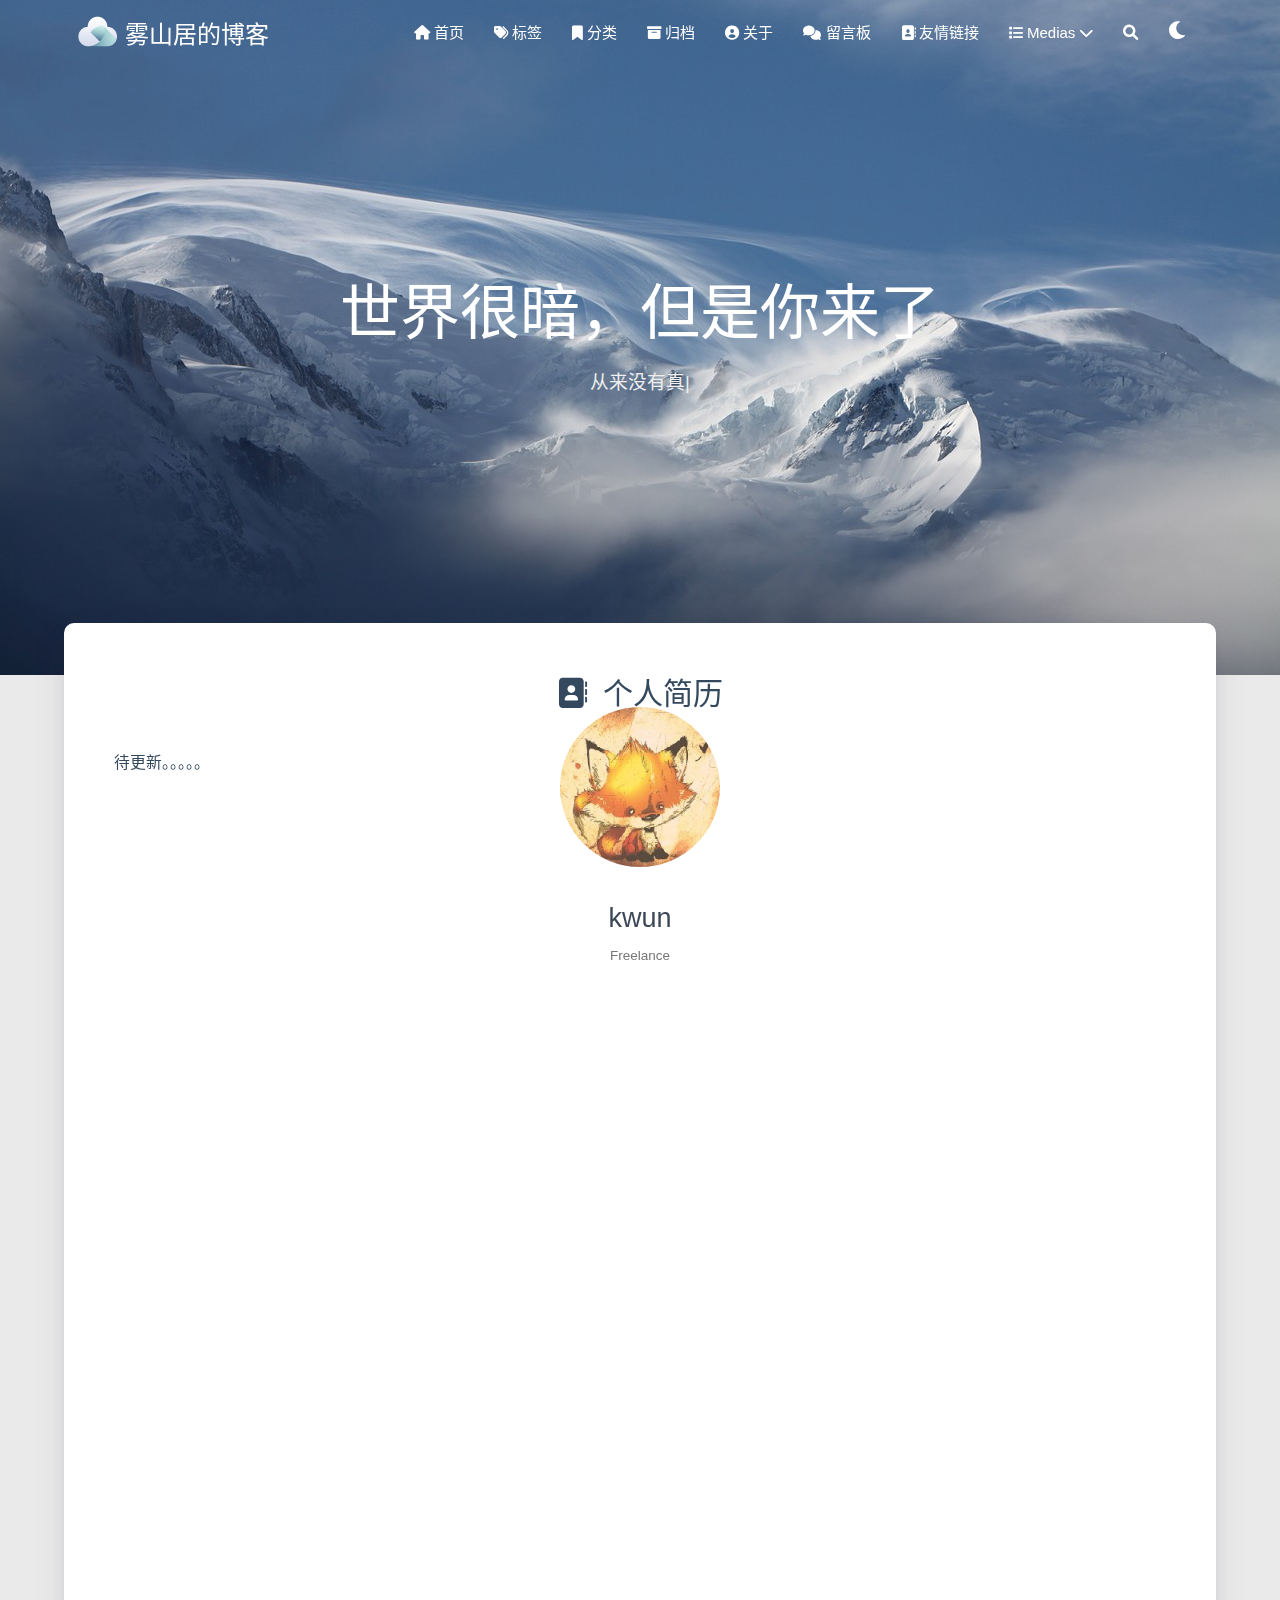
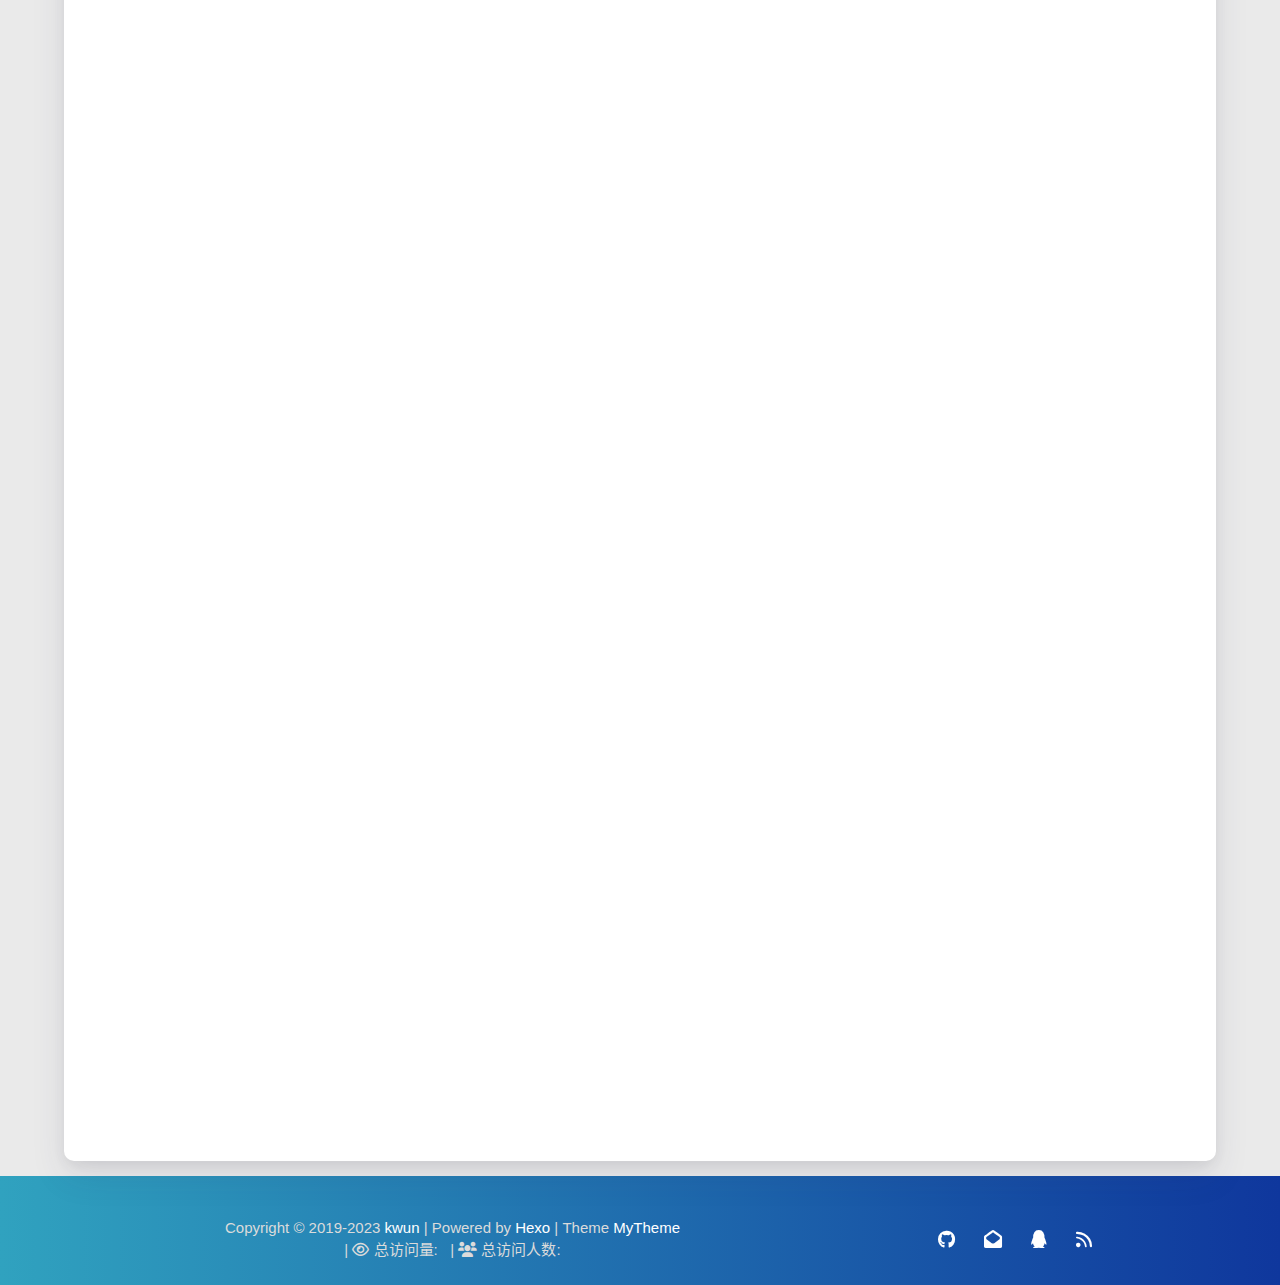
==== about/index.html @ 5c3acdee "Site updated: 2023-03-11 11:09:44" ====
<!DOCTYPE HTML>
<html lang="zh-CN">


<head>
    <meta charset="utf-8">
    <meta name="keywords" content="关于, HTML,CSS,JavaScript,JQuery,java,linux等">
    <meta name="description" content="本网站是个人兴趣爱好，总结分享经验，记录生活点滴的平台，希望以后的学习旅途中，走出自己的风景。">
    <meta http-equiv="X-UA-Compatible" content="IE=edge">
    <meta name="viewport" content="width=device-width, initial-scale=1.0, user-scalable=no">
    <meta name="renderer" content="webkit|ie-stand|ie-comp">
    <meta name="mobile-web-app-capable" content="yes">
    <meta name="format-detection" content="telephone=no">
    <meta name="apple-mobile-web-app-capable" content="yes">
    <meta name="apple-mobile-web-app-status-bar-style" content="black-translucent">
    <meta name="referrer" content="no-referrer-when-downgrade">
    <!-- Global site tag (gtag.js) - Google Analytics -->


    <title>关于 | 雾山居的博客</title>
    <link rel="icon" type="image/png" href="/favicon.png">
    


    <!-- bg-cover style     -->



<link rel="stylesheet" type="text/css" href="/libs/awesome/css/all.min.css">
<link rel="stylesheet" type="text/css" href="/libs/materialize/materialize.min.css">
<link rel="stylesheet" type="text/css" href="/libs/aos/aos.css">
<link rel="stylesheet" type="text/css" href="/libs/animate/animate.min.css">
<link rel="stylesheet" type="text/css" href="/libs/lightGallery/css/lightgallery.min.css">
<link rel="stylesheet" type="text/css" href="/css/matery.css">
<link rel="stylesheet" type="text/css" href="/css/my.css">
<link rel="stylesheet" type="text/css" href="/css/dark.css" media="none" onload="if(media!='all')media='all'">




    <link rel="stylesheet" href="/libs/tocbot/tocbot.css">
    <link rel="stylesheet" href="/css/post.css">




    
        <link rel="stylesheet" type="text/css" href="/css/reward.css">
    



    <script src="/libs/jquery/jquery-3.6.0.min.js"></script>

<meta name="generator" content="Hexo 6.3.0"><link rel="alternate" href="/atom.xml" title="雾山居的博客" type="application/atom+xml">

<style>.github-emoji { position: relative; display: inline-block; width: 1.2em; min-height: 1.2em; overflow: hidden; vertical-align: top; color: transparent; }  .github-emoji > span { position: relative; z-index: 10; }  .github-emoji img, .github-emoji .fancybox { margin: 0 !important; padding: 0 !important; border: none !important; outline: none !important; text-decoration: none !important; user-select: none !important; cursor: auto !important; }  .github-emoji img { height: 1.2em !important; width: 1.2em !important; position: absolute !important; left: 50% !important; top: 50% !important; transform: translate(-50%, -50%) !important; user-select: none !important; cursor: auto !important; } .github-emoji-fallback { color: inherit; } .github-emoji-fallback img { opacity: 0 !important; }</style>
</head>


<body>
    <header class="navbar-fixed">
    <nav id="headNav" class="bg-color nav-transparent">
        <div id="navContainer" class="nav-wrapper container">
            <div class="brand-logo">
                <a href="/" class="waves-effect waves-light">
                    
                    <img src="/medias/logo.png" class="logo-img" alt="LOGO">
                    
                    <span class="logo-span">雾山居的博客</span>
                </a>
            </div>
            

<a href="#" data-target="mobile-nav" class="sidenav-trigger button-collapse"><i class="fas fa-bars"></i></a>
<ul class="right nav-menu">
  
  <li class="hide-on-med-and-down nav-item">
    
    <a href="/" class="waves-effect waves-light">
      
      <i class="fas fa-home" style="zoom: 0.6;"></i>
      
      <span>首页</span>
    </a>
    
  </li>
  
  <li class="hide-on-med-and-down nav-item">
    
    <a href="/tags" class="waves-effect waves-light">
      
      <i class="fas fa-tags" style="zoom: 0.6;"></i>
      
      <span>标签</span>
    </a>
    
  </li>
  
  <li class="hide-on-med-and-down nav-item">
    
    <a href="/categories" class="waves-effect waves-light">
      
      <i class="fas fa-bookmark" style="zoom: 0.6;"></i>
      
      <span>分类</span>
    </a>
    
  </li>
  
  <li class="hide-on-med-and-down nav-item">
    
    <a href="/archives" class="waves-effect waves-light">
      
      <i class="fas fa-archive" style="zoom: 0.6;"></i>
      
      <span>归档</span>
    </a>
    
  </li>
  
  <li class="hide-on-med-and-down nav-item">
    
    <a href="/about" class="waves-effect waves-light">
      
      <i class="fas fa-user-circle" style="zoom: 0.6;"></i>
      
      <span>关于</span>
    </a>
    
  </li>
  
  <li class="hide-on-med-and-down nav-item">
    
    <a href="/contact" class="waves-effect waves-light">
      
      <i class="fas fa-comments" style="zoom: 0.6;"></i>
      
      <span>留言板</span>
    </a>
    
  </li>
  
  <li class="hide-on-med-and-down nav-item">
    
    <a href="/friends" class="waves-effect waves-light">
      
      <i class="fas fa-address-book" style="zoom: 0.6;"></i>
      
      <span>友情链接</span>
    </a>
    
  </li>
  
  <li class="hide-on-med-and-down nav-item">
    
    <a href="" class="waves-effect waves-light">

      
      <i class="fas fa-list" style="zoom: 0.6;"></i>
      
      <span>Medias</span>
      <i class="fas fa-chevron-down" aria-hidden="true" style="zoom: 0.6;"></i>
    </a>
    <ul class="sub-nav menus_item_child ">
      
      <li>
        <a href="/musics">
          
          <i class="fas fa-music" style="margin-top: -20px; zoom: 0.6;"></i>
          
          <span>Musics</span>
        </a>
      </li>
      
      <li>
        <a href="/movies">
          
          <i class="fas fa-film" style="margin-top: -20px; zoom: 0.6;"></i>
          
          <span>Movies</span>
        </a>
      </li>
      
      <li>
        <a href="/books">
          
          <i class="fas fa-book" style="margin-top: -20px; zoom: 0.6;"></i>
          
          <span>Books</span>
        </a>
      </li>
      
      <li>
        <a href="/galleries">
          
          <i class="fas fa-image" style="margin-top: -20px; zoom: 0.6;"></i>
          
          <span>Galleries</span>
        </a>
      </li>
      
    </ul>
    
  </li>
  
  <li>
    <a href="#searchModal" class="modal-trigger waves-effect waves-light">
      <i id="searchIcon" class="fas fa-search" title="搜索" style="zoom: 0.85;"></i>
    </a>
  </li>
  <li>
    <a href="javascript:;" class="waves-effect waves-light" onclick="switchNightMode()" title="深色/浅色模式" >
      <i id="sum-moon-icon" class="fas fa-sun" style="zoom: 0.85;"></i>
    </a>
  </li>
</ul>


<div id="mobile-nav" class="side-nav sidenav">

    <div class="mobile-head bg-color">
        
        <img src="/medias/logo.png" class="logo-img circle responsive-img">
        
        <div class="logo-name">雾山居的博客</div>
        <div class="logo-desc">
            
            本网站是个人兴趣爱好，总结分享经验，记录生活点滴的平台，希望以后的学习旅途中，走出自己的风景。
            
        </div>
    </div>

    <ul class="menu-list mobile-menu-list">
        
        <li class="m-nav-item">
	  
		<a href="/" class="waves-effect waves-light">
			
			    <i class="fa-fw fas fa-home"></i>
			
			首页
		</a>
          
        </li>
        
        <li class="m-nav-item">
	  
		<a href="/tags" class="waves-effect waves-light">
			
			    <i class="fa-fw fas fa-tags"></i>
			
			标签
		</a>
          
        </li>
        
        <li class="m-nav-item">
	  
		<a href="/categories" class="waves-effect waves-light">
			
			    <i class="fa-fw fas fa-bookmark"></i>
			
			分类
		</a>
          
        </li>
        
        <li class="m-nav-item">
	  
		<a href="/archives" class="waves-effect waves-light">
			
			    <i class="fa-fw fas fa-archive"></i>
			
			归档
		</a>
          
        </li>
        
        <li class="m-nav-item">
	  
		<a href="/about" class="waves-effect waves-light">
			
			    <i class="fa-fw fas fa-user-circle"></i>
			
			关于
		</a>
          
        </li>
        
        <li class="m-nav-item">
	  
		<a href="/contact" class="waves-effect waves-light">
			
			    <i class="fa-fw fas fa-comments"></i>
			
			留言板
		</a>
          
        </li>
        
        <li class="m-nav-item">
	  
		<a href="/friends" class="waves-effect waves-light">
			
			    <i class="fa-fw fas fa-address-book"></i>
			
			友情链接
		</a>
          
        </li>
        
        <li class="m-nav-item">
	  
		<a href="javascript:;">
			
				<i class="fa-fw fas fa-list"></i>
			
			Medias
			<span class="m-icon"><i class="fas fa-chevron-right"></i></span>
		</a>
            <ul  style="background:  ;" >
              
                <li>

                  <a href="/musics " style="margin-left:75px">
				  
				   <i class="fa fas fa-music" style="position: absolute;left:50px" ></i>
			      
		          <span>Musics</span>
                  </a>
                </li>
              
                <li>

                  <a href="/movies " style="margin-left:75px">
				  
				   <i class="fa fas fa-film" style="position: absolute;left:50px" ></i>
			      
		          <span>Movies</span>
                  </a>
                </li>
              
                <li>

                  <a href="/books " style="margin-left:75px">
				  
				   <i class="fa fas fa-book" style="position: absolute;left:50px" ></i>
			      
		          <span>Books</span>
                  </a>
                </li>
              
                <li>

                  <a href="/galleries " style="margin-left:75px">
				  
				   <i class="fa fas fa-image" style="position: absolute;left:50px" ></i>
			      
		          <span>Galleries</span>
                  </a>
                </li>
              
            </ul>
          
        </li>
        
        
        <li><div class="divider"></div></li>
        <li>
            <a href="https://github.com/blinkfox/hexo-theme-matery" class="waves-effect waves-light" target="_blank">
                <i class="fab fa-github-square fa-fw"></i>Fork Me
            </a>
        </li>
        
    </ul>
</div>


        </div>

        
            <style>
    .nav-transparent .github-corner {
        display: none !important;
    }

    .github-corner {
        position: absolute;
        z-index: 10;
        top: 0;
        right: 0;
        border: 0;
        transform: scale(1.1);
    }

    .github-corner svg {
        color: #0f519d;
        fill: #fff;
        height: 64px;
        width: 64px;
    }

    .github-corner:hover .octo-arm {
        animation: a 0.56s ease-in-out;
    }

    .github-corner .octo-arm {
        animation: none;
    }

    @keyframes a {
        0%,
        to {
            transform: rotate(0);
        }
        20%,
        60% {
            transform: rotate(-25deg);
        }
        40%,
        80% {
            transform: rotate(10deg);
        }
    }
</style>

<a href="https://github.com/blinkfox/hexo-theme-matery" class="github-corner tooltipped hide-on-med-and-down" target="_blank"
   data-tooltip="Fork Me" data-position="left" data-delay="50">
    <svg viewBox="0 0 250 250" aria-hidden="true">
        <path d="M0,0 L115,115 L130,115 L142,142 L250,250 L250,0 Z"></path>
        <path d="M128.3,109.0 C113.8,99.7 119.0,89.6 119.0,89.6 C122.0,82.7 120.5,78.6 120.5,78.6 C119.2,72.0 123.4,76.3 123.4,76.3 C127.3,80.9 125.5,87.3 125.5,87.3 C122.9,97.6 130.6,101.9 134.4,103.2"
              fill="currentColor" style="transform-origin: 130px 106px;" class="octo-arm"></path>
        <path d="M115.0,115.0 C114.9,115.1 118.7,116.5 119.8,115.4 L133.7,101.6 C136.9,99.2 139.9,98.4 142.2,98.6 C133.8,88.0 127.5,74.4 143.8,58.0 C148.5,53.4 154.0,51.2 159.7,51.0 C160.3,49.4 163.2,43.6 171.4,40.1 C171.4,40.1 176.1,42.5 178.8,56.2 C183.1,58.6 187.2,61.8 190.9,65.4 C194.5,69.0 197.7,73.2 200.1,77.6 C213.8,80.2 216.3,84.9 216.3,84.9 C212.7,93.1 206.9,96.0 205.4,96.6 C205.1,102.4 203.0,107.8 198.3,112.5 C181.9,128.9 168.3,122.5 157.7,114.1 C157.9,116.9 156.7,120.9 152.7,124.9 L141.0,136.5 C139.8,137.7 141.6,141.9 141.8,141.8 Z"
              fill="currentColor" class="octo-body"></path>
    </svg>
</a>
        
    </nav>

</header>

    <style type="text/css">
    /* don't remove. */
    .about-cover {
        height: 75vh;
    }
</style>

<div class="bg-cover pd-header about-cover">
    <div class="container">
    <div class="row">
    <div class="col s10 offset-s1 m8 offset-m2 l8 offset-l2">
        <div class="brand">
            <div class="title center-align">
                
                世界很暗，但是你来了
                
            </div>

            <div class="description center-align">
                
                <span id="subtitle"></span>
                <script src="/libs/typed/typed.js"></script>
                <script>
                    var typed = new Typed("#subtitle", {
                        strings: [ 
                            
                                "从来没有真正的绝境, 只有心灵的迷途",
                            
                                "Never really desperate, only the lost of the soul",
                            
                        ],
                        startDelay: 300,
                        typeSpeed: 100,
                        loop: true,
                        backSpeed: 50,
                        showCursor: true
                    });
                </script>
                
            </div>
        </div>
    </div>
</div>


<script>
    // 每天切换 banner 图.  Switch banner image every day.
    var bannerUrl = "/medias/banner/" + new Date().getDay() + '.jpg';
    $('.bg-cover').css('background-image', 'url(' + bannerUrl + ')');
</script>


    </div>
</div>

<main class="content">

    <div id="aboutme" class="container about-container">
        <div class="card">
            <div class="card-content">
                <div class="card-content article-card-content">
                    <div class="title center-align" data-aos="zoom-in-up">
                        <i class="fa fa-address-book"></i>&nbsp;&nbsp;个人简历
                    </div>
                    <div id="articleContent" data-aos="fade-up">
                            <p>待更新。。。。。</p>

                    </div>
                </div>
                <div class="row">
                    <div class="post-statis col l4 hide-on-med-and-down" data-aos="zoom-in-right">
                        
<div class="statis">
    <span class="count"><a href="/">1</a></span>
    <span class="name">文章</span>
</div>






                    </div>
                    <div class="col s12 m12 l4">
                        <div class="profile center-align">
                            <div class="avatar">
                                <img src="/medias/avatar.jpg" alt="kwun"
                                     class="circle responsive-img avatar-img">
                            </div>
                            <div class="author">
                                <div class="post-statis hide-on-large-only" data-aos="zoom-in-right">
                                    
<div class="statis">
    <span class="count"><a href="/">1</a></span>
    <span class="name">文章</span>
</div>






                                </div>
                                <div class="title">kwun</div>
                                <div class="career">Freelance</div>
                                <div class="social-link hide-on-large-only" data-aos="zoom-in-left">
                                    
    <a href="https://github.com/louiskwun" class="tooltipped" target="_blank" data-tooltip="访问我的GitHub" data-position="top" data-delay="50">
        <i class="fab fa-github"></i>
    </a>



    <a href="mailto:445352741@qq.com" class="tooltipped" target="_blank" data-tooltip="邮件联系我" data-position="top" data-delay="50">
        <i class="fas fa-envelope-open"></i>
    </a>







    <a href="tencent://AddContact/?fromId=50&fromSubId=1&subcmd=all&uin=445352741" class="tooltipped" target="_blank" data-tooltip="QQ联系我: 445352741" data-position="top" data-delay="50">
        <i class="fab fa-qq"></i>
    </a>







    <a href="/atom.xml" class="tooltipped" target="_blank" data-tooltip="RSS 订阅" data-position="top" data-delay="50">
        <i class="fas fa-rss"></i>
    </a>


                                </div>
                            </div>
                        </div>
                    </div>
                    <div class="col l4 hide-on-med-and-down" data-aos="zoom-in-left">
                        <div class="social-link">
                            
    <a href="https://github.com/louiskwun" class="tooltipped" target="_blank" data-tooltip="访问我的GitHub" data-position="top" data-delay="50">
        <i class="fab fa-github"></i>
    </a>



    <a href="mailto:445352741@qq.com" class="tooltipped" target="_blank" data-tooltip="邮件联系我" data-position="top" data-delay="50">
        <i class="fas fa-envelope-open"></i>
    </a>







    <a href="tencent://AddContact/?fromId=50&fromSubId=1&subcmd=all&uin=445352741" class="tooltipped" target="_blank" data-tooltip="QQ联系我: 445352741" data-position="top" data-delay="50">
        <i class="fab fa-qq"></i>
    </a>







    <a href="/atom.xml" class="tooltipped" target="_blank" data-tooltip="RSS 订阅" data-position="top" data-delay="50">
        <i class="fas fa-rss"></i>
    </a>


                        </div>
                    </div>
                </div>

                <div class="introduction center-align" data-aos="fade-up">If you wish to succeed, you should use persistence as your good friend, experience as your reference, prudence as your brother and hope as your sentry.</div>

                <style type="text/css">
    #posts-chart,
    #categories-chart,
    #tags-chart {
        width: 100%;
        height: 300px;
        margin: 0.5rem auto;
        padding: 0.5rem;
    }
</style>

<div id="postCharts" class="post-charts">
    <div class="title center-align" data-aos="zoom-in-up">
        <i class="far fa-bar-chart"></i>&nbsp;&nbsp;文章统计图
    </div>
    <div class="row">
        <div class="chart col s12 m6 l4" data-aos="zoom-in-up">
            <div id="posts-chart"></div>
        </div>

        <div class="chart col s12 m6 l4" data-aos="zoom-in-up">
            <div id="categories-chart"></div>
        </div>

        <div class="chart col s12 m6 l4" data-aos="zoom-in-up">
            <div id="tags-chart"></div>
        </div>
    </div>
</div>

<script type="text/javascript" src="/libs/echarts/echarts.min.js"></script>
<script>
    let postsChart = echarts.init(document.getElementById('posts-chart'));
    let categoriesChart = echarts.init(document.getElementById('categories-chart'));
    let tagsChart = echarts.init(document.getElementById('tags-chart'));

    

    let postsOption = {
        title: {
            text: '文章发布统计图',
            top: -5,
            x: 'center'
        },
        tooltip: {
            trigger: 'axis'
        },
        xAxis: {
            type: 'category',
            data: ["2022-03","2022-04","2022-05","2022-06","2022-07","2022-08","2022-09","2022-10","2022-11","2022-12","2023-01","2023-02","2023-03"]
        },
        yAxis: {
            type: 'value',
        },
        series: [
            {
                name: '文章篇数',
                type: 'line',
                color: ['#6772e5'],
                data: [0,0,0,0,0,0,0,0,0,0,0,0,1],
                markPoint: {
                    symbolSize: 45,
                    color: ['#fa755a','#3ecf8e','#82d3f4'],
                    data: [{
                        type: 'max',
                        itemStyle: {color: ['#3ecf8e']},
                        name: '最大值'
                    }, {
                        type: 'min',
                        itemStyle: {color: ['#fa755a']},
                        name: '最小值'
                    }]
                },
                markLine: {
                    itemStyle: {color: ['#ab47bc']},
                    data: [
                        {type: 'average', name: '平均值'}
                    ]
                }
            }
        ]
    };

    

    let categoriesOption = {
        title: {
            text: '文章分类统计图',
            top: -4,
            x: 'center'
        },
        tooltip: {
            trigger: 'item',
            formatter: "{a} <br/>{b} : {c} ({d}%)"
        },
        series: [
            {
                name: '分类',
                type: 'pie',
                radius: '50%',
                color: ['#6772e5', '#ff9e0f', '#fa755a', '#3ecf8e', '#82d3f4', '#ab47bc', '#525f7f', '#f51c47', '#26A69A'],
                data: [],
                itemStyle: {
                    emphasis: {
                        shadowBlur: 10,
                        shadowOffsetX: 0,
                        shadowColor: 'rgba(0, 0, 0, 0.5)'
                    }
                }
            }
        ]
    };

    

    let tagsOption = {
        title: {
            text: 'TOP10 标签统计图',
            top: -5,
            x: 'center'
        },
        tooltip: {},
        xAxis: [
            {
                type: 'category',
                data: []
            }
        ],
        yAxis: [
            {
                type: 'value'
            }
        ],
        series: [
            {
                type: 'bar',
                color: ['#82d3f4'],
                barWidth : 18,
                data: [],
                markPoint: {
                    symbolSize: 45,
                    data: [{
                        type: 'max',
                        itemStyle: {color: ['#3ecf8e']},
                        name: '最大值'
                    }, {
                        type: 'min',
                        itemStyle: {color: ['#fa755a']},
                        name: '最小值'
                    }],
                },
                markLine: {
                    itemStyle: {color: ['#ab47bc']},
                    data: [
                        {type: 'average', name: '平均值'}
                    ]
                }
            }
        ]
    };

    // render the charts
    postsChart.setOption(postsOption);
    categoriesChart.setOption(categoriesOption);
    tagsChart.setOption(tagsOption);
</script>


                
                
<div class="my-projects">
    <div class="title center-align" data-aos="zoom-in-up">
        <i class="fas fa-gift"></i>&nbsp;&nbsp;我的项目
    </div>
    <div class="row">
        
        
        <div class="col s12 m6 l4" data-aos="fade-up">
            <div class="info center-align">
                <a href="https://github.com/louiskwun/louiskwun.github.io" class="icon"
                   style="background: linear-gradient(to bottom right, #66BB6A 0%, #81C784 100%)" target="_blank">
                    <i class="fas fa-file-alt"></i>
                </a>
                <div class="info-title">
                    <a href="https://github.com/louiskwun/louiskwun.github.io" target="_blank">hexo-theme-matery</a>
                </div>
                <div class="info-desc">This is a Hexo blog theme with &#39;Material Design&#39; and responsive design.</div>
            </div>
        </div>
        
        <div class="col s12 m6 l4" data-aos="fade-up">
            <div class="info center-align">
                <a href="https://github.com/blinkfox/fenix" class="icon"
                   style="background: linear-gradient(to bottom right, #F06292 0%, #EF5350 100%)" target="_blank">
                    <i class="fas fa-database"></i>
                </a>
                <div class="info-title">
                    <a href="https://github.com/blinkfox/fenix" target="_blank">Fenix</a>
                </div>
                <div class="info-desc">这是 Spring Data JPA 复杂或动态 SQL 查询的扩展库。</div>
            </div>
        </div>
        
        <div class="col s12 m6 l4" data-aos="fade-up">
            <div class="info center-align">
                <a href="https://github.com/blinkfox/typora-vue-theme" class="icon"
                   style="background: linear-gradient(to bottom right, #29B6F6 0%, #1E88E5 100%)" target="_blank">
                    <i class="fas fa-file-alt"></i>
                </a>
                <div class="info-title">
                    <a href="https://github.com/blinkfox/typora-vue-theme" target="_blank">typora-vue-theme</a>
                </div>
                <div class="info-desc">This is a typora theme inspired by Vue document style.</div>
            </div>
        </div>
        
        
    </div>
</div>

                

                
                
<div class="my-skills">
    <div class="title center-align" data-aos="zoom-in-up">
        <i class="fas fa-wrench"></i>&nbsp;&nbsp;我的技能
    </div>
    <div class="row">
        
        
        
        <div class="col s12 m6 l6" data-aos="fade-up">
            <div class="skillbar">
                <div class="skillbar-title"
                     style="background: linear-gradient(to right, #FF0066 0%, #FF00CC 100%); width: 85%">
                    <span>Java</span>
                </div>
                <div class="skill-bar-percent">85%</div>
            </div>
        </div>
        
        
        <div class="col s12 m6 l6" data-aos="fade-up">
            <div class="skillbar">
                <div class="skillbar-title"
                     style="background: linear-gradient(to right, #9900FF 0%, #CC66FF 100%); width: 80%">
                    <span>JavaScript</span>
                </div>
                <div class="skill-bar-percent">80%</div>
            </div>
        </div>
        
        
        <div class="col s12 m6 l6" data-aos="fade-up">
            <div class="skillbar">
                <div class="skillbar-title"
                     style="background: linear-gradient(to right, #2196F3 0%, #42A5F5 100%); width: 80%">
                    <span>HTML5</span>
                </div>
                <div class="skill-bar-percent">80%</div>
            </div>
        </div>
        
        
        <div class="col s12 m6 l6" data-aos="fade-up">
            <div class="skillbar">
                <div class="skillbar-title"
                     style="background: linear-gradient(to right, #00BCD4 0%, #80DEEA 100%); width: 70%">
                    <span>CSS</span>
                </div>
                <div class="skill-bar-percent">70%</div>
            </div>
        </div>
        
        
        <div class="col s12 m6 l6" data-aos="fade-up">
            <div class="skillbar">
                <div class="skillbar-title"
                     style="background: linear-gradient(to right, #4CAF50 0%, #81C784 100%); width: 90%">
                    <span>SQL</span>
                </div>
                <div class="skill-bar-percent">90%</div>
            </div>
        </div>
        
        
        <div class="col s12 m6 l6" data-aos="fade-up">
            <div class="skillbar">
                <div class="skillbar-title"
                     style="background: linear-gradient(to right, #FFEB3B 0%, #FFF176 100%); width: 75%">
                    <span>程序设计</span>
                </div>
                <div class="skill-bar-percent">75%</div>
            </div>
        </div>
        
        
    </div>

    

    
    <div class="other-skills chip-container" data-aos="zoom-in-up">
        <div class="sub-title center-align"><i class="fa fa-book"></i>&nbsp;&nbsp;其他技能</div>
        <div class="tag-chips center-align">
            
        </div>
    </div>
    

</div>

                

                
                
<div id="myGallery" class="my-gallery">
    <div class="title center-align" data-aos="zoom-in-up">
        <i class="far fa-image"></i>&nbsp;&nbsp;相册
    </div>
    <div class="row">
        
        
        <div class="photo col s12 m6 l4" data-aos="fade-up">
            <div class="img-item" data-src="/medias/featureimages/0.jpg">
                <img src="/medias/featureimages/0.jpg" class="responsive-img">
            </div>
        </div>
        
        <div class="photo col s12 m6 l4" data-aos="fade-up">
            <div class="img-item" data-src="/medias/featureimages/1.jpg">
                <img src="/medias/featureimages/1.jpg" class="responsive-img">
            </div>
        </div>
        
        <div class="photo col s12 m6 l4" data-aos="fade-up">
            <div class="img-item" data-src="/medias/featureimages/2.jpg">
                <img src="/medias/featureimages/2.jpg" class="responsive-img">
            </div>
        </div>
        
        
    </div>
</div>

<script>
    $(function () {
        let animateClass = 'animated pulse';
        $('#myGallery .photo').hover(function () {
            $(this).addClass(animateClass);
        }, function () {
            $(this).removeClass(animateClass);
        });
    });
</script>

                
                
                
                
            </div>
        </div>
    </div>
</main>


    <footer class="page-footer bg-color">
    
        <link rel="stylesheet" href="/libs/aplayer/APlayer.min.css">
<style>
    .aplayer .aplayer-lrc p {
        
        display: none;
        
        font-size: 12px;
        font-weight: 700;
        line-height: 16px !important;
    }

    .aplayer .aplayer-lrc p.aplayer-lrc-current {
        
        display: none;
        
        font-size: 15px;
        color: #42b983;
    }

    
    .aplayer.aplayer-fixed.aplayer-narrow .aplayer-body {
        left: -66px !important;
    }

    .aplayer.aplayer-fixed.aplayer-narrow .aplayer-body:hover {
        left: 0px !important;
    }

    
</style>
<div class="">
    
    <div class="row">
        <meting-js class="col l8 offset-l2 m10 offset-m1 s12"
                   server="netease"
                   type="playlist"
                   id="2464078995"
                   fixed='true'
                   autoplay='false'
                   theme='#42b983'
                   loop='all'
                   order='random'
                   preload='auto'
                   volume='0.7'
                   list-folded='true'
        >
        </meting-js>
    </div>
</div>

<script src="/libs/aplayer/APlayer.min.js"></script>
<script src="/libs/aplayer/Meting.min.js"></script>

    

    <div class="container row center-align"
         style="margin-bottom: 0px !important;">
        <div class="col s12 m8 l8 copy-right">
            Copyright&nbsp;&copy;
            
                <span id="year">2019-2023</span>
            
            <a href="/about" target="_blank">kwun</a>
            |&nbsp;Powered by&nbsp;<a href="https://hexo.io/" target="_blank">Hexo</a>
            |&nbsp;Theme&nbsp;<a href="https://github.com/louiskwun/louiskwun.github.io" target="_blank">MyTheme</a>
            
            <br>
            
            
            
                
            
            
                <span id="busuanzi_container_site_pv">
                &nbsp;|&nbsp;<i class="far fa-eye"></i>&nbsp;总访问量:&nbsp;
                    <span id="busuanzi_value_site_pv" class="white-color"></span>
            </span>
            
            
                <span id="busuanzi_container_site_uv">
                &nbsp;|&nbsp;<i class="fas fa-users"></i>&nbsp;总访问人数:&nbsp;
                    <span id="busuanzi_value_site_uv" class="white-color"></span>
            </span>
            
            <br>

            <!-- 运行天数提醒. -->
            
            <br>
            
        </div>
        <div class="col s12 m4 l4 social-link social-statis">
    <a href="https://github.com/louiskwun" class="tooltipped" target="_blank" data-tooltip="访问我的GitHub" data-position="top" data-delay="50">
        <i class="fab fa-github"></i>
    </a>



    <a href="mailto:445352741@qq.com" class="tooltipped" target="_blank" data-tooltip="邮件联系我" data-position="top" data-delay="50">
        <i class="fas fa-envelope-open"></i>
    </a>







    <a href="tencent://AddContact/?fromId=50&fromSubId=1&subcmd=all&uin=445352741" class="tooltipped" target="_blank" data-tooltip="QQ联系我: 445352741" data-position="top" data-delay="50">
        <i class="fab fa-qq"></i>
    </a>







    <a href="/atom.xml" class="tooltipped" target="_blank" data-tooltip="RSS 订阅" data-position="top" data-delay="50">
        <i class="fas fa-rss"></i>
    </a>

</div>
    </div>
</footer>

<div class="progress-bar"></div>


    <!-- 搜索遮罩框 -->
<div id="searchModal" class="modal">
    <div class="modal-content">
        <div class="search-header">
            <span class="title"><i class="fas fa-search"></i>&nbsp;&nbsp;搜索</span>
            <input type="search" id="searchInput" name="s" placeholder="请输入搜索的关键字"
                   class="search-input">
        </div>
        <div id="searchResult"></div>
    </div>
</div>

<script type="text/javascript">
$(function () {
    var searchFunc = function (path, search_id, content_id) {
        'use strict';
        $.ajax({
            url: path,
            dataType: "xml",
            success: function (xmlResponse) {
                // get the contents from search data
                var datas = $("entry", xmlResponse).map(function () {
                    return {
                        title: $("title", this).text(),
                        content: $("content", this).text(),
                        url: $("url", this).text()
                    };
                }).get();
                var $input = document.getElementById(search_id);
                var $resultContent = document.getElementById(content_id);
                $input.addEventListener('input', function () {
                    var str = '<ul class=\"search-result-list\">';
                    var keywords = this.value.trim().toLowerCase().split(/[\s\-]+/);
                    $resultContent.innerHTML = "";
                    if (this.value.trim().length <= 0) {
                        return;
                    }
                    // perform local searching
                    datas.forEach(function (data) {
                        var isMatch = true;
                        var data_title = data.title.trim().toLowerCase();
                        var data_content = data.content.trim().replace(/<[^>]+>/g, "").toLowerCase();
                        var data_url = data.url;
                        data_url = data_url.indexOf('/') === 0 ? data.url : '/' + data_url;
                        var index_title = -1;
                        var index_content = -1;
                        var first_occur = -1;
                        // only match artiles with not empty titles and contents
                        if (data_title !== '' && data_content !== '') {
                            keywords.forEach(function (keyword, i) {
                                index_title = data_title.indexOf(keyword);
                                index_content = data_content.indexOf(keyword);
                                if (index_title < 0 && index_content < 0) {
                                    isMatch = false;
                                } else {
                                    if (index_content < 0) {
                                        index_content = 0;
                                    }
                                    if (i === 0) {
                                        first_occur = index_content;
                                    }
                                }
                            });
                        }
                        // show search results
                        if (isMatch) {
                            str += "<li><a href='" + data_url + "' class='search-result-title'>" + data_title + "</a>";
                            var content = data.content.trim().replace(/<[^>]+>/g, "");
                            if (first_occur >= 0) {
                                // cut out 100 characters
                                var start = first_occur - 20;
                                var end = first_occur + 80;
                                if (start < 0) {
                                    start = 0;
                                }
                                if (start === 0) {
                                    end = 100;
                                }
                                if (end > content.length) {
                                    end = content.length;
                                }
                                var match_content = content.substr(start, end);
                                // highlight all keywords
                                keywords.forEach(function (keyword) {
                                    var regS = new RegExp(keyword, "gi");
                                    match_content = match_content.replace(regS, "<em class=\"search-keyword\">" + keyword + "</em>");
                                });

                                str += "<p class=\"search-result\">" + match_content + "...</p>"
                            }
                            str += "</li>";
                        }
                    });
                    str += "</ul>";
                    $resultContent.innerHTML = str;
                });
            }
        });
    };

    searchFunc('/search.xml', 'searchInput', 'searchResult');
});
</script>

    <!-- 白天和黑夜主题 -->
<div class="stars-con">
    <div id="stars"></div>
    <div id="stars2"></div>
    <div id="stars3"></div>  
</div>

<script>
    function switchNightMode() {
        $('<div class="Cuteen_DarkSky"><div class="Cuteen_DarkPlanet"></div></div>').appendTo($('body')),
        setTimeout(function () {
            $('body').hasClass('DarkMode') 
            ? ($('body').removeClass('DarkMode'), localStorage.setItem('isDark', '0'), $('#sum-moon-icon').removeClass("fa-sun").addClass('fa-moon')) 
            : ($('body').addClass('DarkMode'), localStorage.setItem('isDark', '1'), $('#sum-moon-icon').addClass("fa-sun").removeClass('fa-moon')),
            
            setTimeout(function () {
            $('.Cuteen_DarkSky').fadeOut(1e3, function () {
                $(this).remove()
            })
            }, 2e3)
        })
    }
</script>

    <!-- 回到顶部按钮 -->
<div id="backTop" class="top-scroll">
    <a class="btn-floating btn-large waves-effect waves-light" href="#!">
        <i class="fas fa-arrow-up"></i>
    </a>
</div>


    <script src="/libs/materialize/materialize.min.js"></script>
    <script src="/libs/masonry/masonry.pkgd.min.js"></script>
    <script src="/libs/aos/aos.js"></script>
    <script src="/libs/scrollprogress/scrollProgress.min.js"></script>
    <script src="/libs/lightGallery/js/lightgallery-all.min.js"></script>
    <script src="/js/matery.js"></script>

    

    
    
    

    <!-- 雪花特效 -->
    

    <!-- 鼠标星星特效 -->
    

     
        <script src="https://ssl.captcha.qq.com/TCaptcha.js"></script>
        <script src="/libs/others/TencentCaptcha.js"></script>
        <button id="TencentCaptcha" data-appid="xxxxxxxxxx" data-cbfn="callback" type="button" hidden></button>
    

    <!-- Baidu Analytics -->

    <!-- Baidu Push -->

<script>
    (function () {
        var bp = document.createElement('script');
        var curProtocol = window.location.protocol.split(':')[0];
        if (curProtocol === 'https') {
            bp.src = 'https://zz.bdstatic.com/linksubmit/push.js';
        } else {
            bp.src = 'http://push.zhanzhang.baidu.com/push.js';
        }
        var s = document.getElementsByTagName("script")[0];
        s.parentNode.insertBefore(bp, s);
    })();
</script>

    
    <script src="/libs/others/clicklove.js" async="async"></script>
    
    
    <script async src="/libs/others/busuanzi.pure.mini.js"></script>
    

    

    

    <!--腾讯兔小巢-->
    
    

    

    

    
    <script src="/libs/instantpage/instantpage.js" type="module"></script>
    

</body>

</html>
---- libs/lightGallery/css/lightgallery.min.css ----
@font-face{font-family:lg;src:url(../fonts/lg.ttf?22t19m) format("truetype"),url(../fonts/lg.woff?22t19m) format("woff"),url(../fonts/lg.svg?22t19m#lg) format("svg");font-weight:400;font-style:normal;font-display:block}.lg-icon{font-family:lg!important;speak:never;font-style:normal;font-weight:400;font-variant:normal;text-transform:none;line-height:1;-webkit-font-smoothing:antialiased;-moz-osx-font-smoothing:grayscale}.lg-actions .lg-next,.lg-actions .lg-prev{background-color:rgba(0,0,0,.45);border-radius:2px;color:#999;cursor:pointer;display:block;font-size:22px;margin-top:-10px;padding:8px 10px 9px;position:absolute;top:50%;z-index:1080;border:none;outline:0}.lg-actions .lg-next.disabled,.lg-actions .lg-prev.disabled{pointer-events:none;opacity:.5}.lg-actions .lg-next:hover,.lg-actions .lg-prev:hover{color:#FFF}.lg-actions .lg-next{right:20px}.lg-actions .lg-next:before{content:"\e095"}.lg-actions .lg-prev{left:20px}.lg-actions .lg-prev:after{content:"\e094"}@-webkit-keyframes lg-right-end{0%,100%{left:0}50%{left:-30px}}@-moz-keyframes lg-right-end{0%,100%{left:0}50%{left:-30px}}@-ms-keyframes lg-right-end{0%,100%{left:0}50%{left:-30px}}@keyframes lg-right-end{0%,100%{left:0}50%{left:-30px}}@-webkit-keyframes lg-left-end{0%,100%{left:0}50%{left:30px}}@-moz-keyframes lg-left-end{0%,100%{left:0}50%{left:30px}}@-ms-keyframes lg-left-end{0%,100%{left:0}50%{left:30px}}@keyframes lg-left-end{0%,100%{left:0}50%{left:30px}}.lg-outer.lg-right-end .lg-object{-webkit-animation:lg-right-end .3s;-o-animation:lg-right-end .3s;animation:lg-right-end .3s;position:relative}.lg-outer.lg-left-end .lg-object{-webkit-animation:lg-left-end .3s;-o-animation:lg-left-end .3s;animation:lg-left-end .3s;position:relative}.lg-toolbar{z-index:1082;left:0;position:absolute;top:0;width:100%;background-color:rgba(0,0,0,.45)}.lg-toolbar .lg-icon{color:#999;cursor:pointer;float:right;font-size:24px;height:47px;line-height:27px;padding:10px 0;text-align:center;width:50px;text-decoration:none!important;outline:0;background:0 0;border:none;box-shadow:none;-webkit-transition:color .2s linear;-o-transition:color .2s linear;transition:color .2s linear}.lg-toolbar .lg-icon:hover{color:#FFF}.lg-toolbar .lg-close:after{content:"\e070"}.lg-toolbar .lg-download:after{content:"\e0f2"}.lg-sub-html{background-color:rgba(0,0,0,.45);bottom:0;color:#EEE;font-size:16px;left:0;padding:10px 40px;position:fixed;right:0;text-align:center;z-index:1080}.lg-sub-html h4{margin:0;font-size:13px;font-weight:700}.lg-sub-html p{font-size:12px;margin:5px 0 0}#lg-counter{color:#999;display:inline-block;font-size:16px;padding-left:20px;padding-top:12px;vertical-align:middle}.lg-next,.lg-prev,.lg-toolbar{opacity:1;-webkit-transition:-webkit-transform .35s cubic-bezier(0,0,.25,1) 0s,opacity .35s cubic-bezier(0,0,.25,1) 0s,color .2s linear;-moz-transition:-moz-transform .35s cubic-bezier(0,0,.25,1) 0s,opacity .35s cubic-bezier(0,0,.25,1) 0s,color .2s linear;-o-transition:-o-transform .35s cubic-bezier(0,0,.25,1) 0s,opacity .35s cubic-bezier(0,0,.25,1) 0s,color .2s linear;transition:transform .35s cubic-bezier(0,0,.25,1) 0s,opacity .35s cubic-bezier(0,0,.25,1) 0s,color .2s linear}.lg-hide-items .lg-prev{opacity:0;-webkit-transform:translate3d(-10px,0,0);transform:translate3d(-10px,0,0)}.lg-hide-items .lg-next{opacity:0;-webkit-transform:translate3d(10px,0,0);transform:translate3d(10px,0,0)}.lg-hide-items .lg-toolbar{opacity:0;-webkit-transform:translate3d(0,-10px,0);transform:translate3d(0,-10px,0)}body:not(.lg-from-hash) .lg-outer.lg-start-zoom .lg-object{-webkit-transform:scale3d(.5,.5,.5);transform:scale3d(.5,.5,.5);opacity:0;-webkit-transition:-webkit-transform 250ms cubic-bezier(0,0,.25,1) 0s,opacity 250ms cubic-bezier(0,0,.25,1)!important;-moz-transition:-moz-transform 250ms cubic-bezier(0,0,.25,1) 0s,opacity 250ms cubic-bezier(0,0,.25,1)!important;-o-transition:-o-transform 250ms cubic-bezier(0,0,.25,1) 0s,opacity 250ms cubic-bezier(0,0,.25,1)!important;transition:transform 250ms cubic-bezier(0,0,.25,1) 0s,opacity 250ms cubic-bezier(0,0,.25,1)!important;-webkit-transform-origin:50% 50%;-moz-transform-origin:50% 50%;-ms-transform-origin:50% 50%;transform-origin:50% 50%}body:not(.lg-from-hash) .lg-outer.lg-start-zoom .lg-item.lg-complete .lg-object{-webkit-transform:scale3d(1,1,1);transform:scale3d(1,1,1);opacity:1}.lg-outer .lg-thumb-outer{background-color:#0D0A0A;bottom:0;position:absolute;width:100%;z-index:1080;max-height:350px;-webkit-transform:translate3d(0,100%,0);transform:translate3d(0,100%,0);-webkit-transition:-webkit-transform .25s cubic-bezier(0,0,.25,1) 0s;-moz-transition:-moz-transform .25s cubic-bezier(0,0,.25,1) 0s;-o-transition:-o-transform .25s cubic-bezier(0,0,.25,1) 0s;transition:transform .25s cubic-bezier(0,0,.25,1) 0s}.lg-outer .lg-thumb-outer.lg-grab .lg-thumb-item{cursor:-webkit-grab;cursor:-moz-grab;cursor:-o-grab;cursor:-ms-grab;cursor:grab}.lg-outer .lg-thumb-outer.lg-grabbing .lg-thumb-item{cursor:move;cursor:-webkit-grabbing;cursor:-moz-grabbing;cursor:-o-grabbing;cursor:-ms-grabbing;cursor:grabbing}.lg-outer .lg-thumb-outer.lg-dragging .lg-thumb{-webkit-transition-duration:0s!important;transition-duration:0s!important}.lg-outer.lg-thumb-open .lg-thumb-outer{-webkit-transform:translate3d(0,0,0);transform:translate3d(0,0,0)}.lg-outer .lg-thumb{padding:10px 0;height:100%;margin-bottom:-5px}.lg-outer .lg-thumb-item{cursor:pointer;float:left;overflow:hidden;height:100%;border:2px solid #FFF;border-radius:4px;margin-bottom:5px}@media (min-width:1025px){.lg-outer .lg-thumb-item{-webkit-transition:border-color .25s ease;-o-transition:border-color .25s ease;transition:border-color .25s ease}}.lg-outer .lg-thumb-item.active,.lg-outer .lg-thumb-item:hover{border-color:#a90707}.lg-outer .lg-thumb-item img{width:100%;height:100%;object-fit:cover}.lg-outer.lg-has-thumb .lg-item{padding-bottom:120px}.lg-outer.lg-can-toggle .lg-item{padding-bottom:0}.lg-outer.lg-pull-caption-up .lg-sub-html{-webkit-transition:bottom .25s ease;-o-transition:bottom .25s ease;transition:bottom .25s ease}.lg-outer.lg-pull-caption-up.lg-thumb-open .lg-sub-html{bottom:100px}.lg-outer .lg-toogle-thumb{background-color:#0D0A0A;border-radius:2px 2px 0 0;color:#999;cursor:pointer;font-size:24px;height:39px;line-height:27px;padding:5px 0;position:absolute;right:20px;text-align:center;top:-39px;width:50px;outline:0;border:none}.lg-outer .lg-toogle-thumb:after{content:"\e1ff"}.lg-outer .lg-toogle-thumb:hover{color:#FFF}.lg-outer .lg-video-cont{display:inline-block;vertical-align:middle;max-width:1140px;max-height:100%;width:100%;padding:0 5px}.lg-outer .lg-video{width:100%;height:0;padding-bottom:56.25%;overflow:hidden;position:relative}.lg-outer .lg-video .lg-object{display:inline-block;position:absolute;top:0;left:0;width:100%!important;height:100%!important}.lg-outer .lg-video .lg-video-play{width:84px;height:59px;position:absolute;left:50%;top:50%;margin-left:-42px;margin-top:-30px;z-index:1080;cursor:pointer}.lg-outer .lg-has-iframe .lg-video{-webkit-overflow-scrolling:touch;overflow:auto}.lg-outer .lg-has-vimeo .lg-video-play{background:url(../img/vimeo-play.png) no-repeat}.lg-outer .lg-has-vimeo:hover .lg-video-play{background:url(../img/vimeo-play.png) 0 -58px no-repeat}.lg-outer .lg-has-html5 .lg-video-play{background:url(../img/video-play.png) no-repeat;height:64px;margin-left:-32px;margin-top:-32px;width:64px;opacity:.8}.lg-outer .lg-has-html5:hover .lg-video-play{opacity:1}.lg-outer .lg-has-youtube .lg-video-play{background:url(../img/youtube-play.png) no-repeat}.lg-outer .lg-has-youtube:hover .lg-video-play{background:url(../img/youtube-play.png) 0 -60px no-repeat}.lg-outer .lg-video-object{width:100%!important;height:100%!important;position:absolute;top:0;left:0}.lg-outer .lg-has-video .lg-video-object{visibility:hidden}.lg-outer .lg-has-video.lg-video-playing .lg-object,.lg-outer .lg-has-video.lg-video-playing .lg-video-play{display:none}.lg-outer .lg-has-video.lg-video-playing .lg-video-object{visibility:visible}.lg-progress-bar{background-color:#333;height:5px;left:0;position:absolute;top:0;width:100%;z-index:1083;opacity:0;-webkit-transition:opacity 80ms ease 0s;-moz-transition:opacity 80ms ease 0s;-o-transition:opacity 80ms ease 0s;transition:opacity 80ms ease 0s}.lg-progress-bar .lg-progress{background-color:#a90707;height:5px;width:0}.lg-progress-bar.lg-start .lg-progress{width:100%}.lg-show-autoplay .lg-progress-bar{opacity:1}.lg-autoplay-button:after{content:"\e01d"}.lg-show-autoplay .lg-autoplay-button:after{content:"\e01a"}.lg-outer.lg-css3.lg-zoom-dragging .lg-item.lg-complete.lg-zoomable .lg-image,.lg-outer.lg-css3.lg-zoom-dragging .lg-item.lg-complete.lg-zoomable .lg-img-wrap{-webkit-transition-duration:0s;transition-duration:0s}.lg-outer.lg-use-transition-for-zoom .lg-item.lg-complete.lg-zoomable .lg-img-wrap{-webkit-transition:-webkit-transform .3s cubic-bezier(0,0,.25,1) 0s;-moz-transition:-moz-transform .3s cubic-bezier(0,0,.25,1) 0s;-o-transition:-o-transform .3s cubic-bezier(0,0,.25,1) 0s;transition:transform .3s cubic-bezier(0,0,.25,1) 0s}.lg-outer.lg-use-left-for-zoom .lg-item.lg-complete.lg-zoomable .lg-img-wrap{-webkit-transition:left .3s cubic-bezier(0,0,.25,1) 0s,top .3s cubic-bezier(0,0,.25,1) 0s;-moz-transition:left .3s cubic-bezier(0,0,.25,1) 0s,top .3s cubic-bezier(0,0,.25,1) 0s;-o-transition:left .3s cubic-bezier(0,0,.25,1) 0s,top .3s cubic-bezier(0,0,.25,1) 0s;transition:left .3s cubic-bezier(0,0,.25,1) 0s,top .3s cubic-bezier(0,0,.25,1) 0s}.lg-outer .lg-item.lg-complete.lg-zoomable .lg-img-wrap{-webkit-transform:translate3d(0,0,0);transform:translate3d(0,0,0);-webkit-backface-visibility:hidden;-moz-backface-visibility:hidden;backface-visibility:hidden}.lg-outer .lg-item.lg-complete.lg-zoomable .lg-image{-webkit-transform:scale3d(1,1,1);transform:scale3d(1,1,1);-webkit-transition:-webkit-transform .3s cubic-bezier(0,0,.25,1) 0s,opacity .15s!important;-moz-transition:-moz-transform .3s cubic-bezier(0,0,.25,1) 0s,opacity .15s!important;-o-transition:-o-transform .3s cubic-bezier(0,0,.25,1) 0s,opacity .15s!important;transition:transform .3s cubic-bezier(0,0,.25,1) 0s,opacity .15s!important;-webkit-transform-origin:0 0;-moz-transform-origin:0 0;-ms-transform-origin:0 0;transform-origin:0 0;-webkit-backface-visibility:hidden;-moz-backface-visibility:hidden;backface-visibility:hidden}#lg-zoom-in:after{content:"\e311"}#lg-actual-size{font-size:20px}#lg-actual-size:after{content:"\e033"}#lg-zoom-out{opacity:.5;pointer-events:none}#lg-zoom-out:after{content:"\e312"}.lg-zoomed #lg-zoom-out{opacity:1;pointer-events:auto}.lg-outer .lg-pager-outer{bottom:60px;left:0;position:absolute;right:0;text-align:center;z-index:1080;height:10px}.lg-outer .lg-pager-outer.lg-pager-hover .lg-pager-cont{overflow:visible}.lg-outer .lg-pager-cont{cursor:pointer;display:inline-block;overflow:hidden;position:relative;vertical-align:top;margin:0 5px}.lg-outer .lg-pager-cont:hover .lg-pager-thumb-cont{opacity:1;-webkit-transform:translate3d(0,0,0);transform:translate3d(0,0,0)}.lg-outer .lg-pager-cont.lg-pager-active .lg-pager{box-shadow:0 0 0 2px #fff inset}.lg-outer .lg-pager-thumb-cont{background-color:#fff;color:#FFF;bottom:100%;height:83px;left:0;margin-bottom:20px;margin-left:-60px;opacity:0;padding:5px;position:absolute;width:120px;border-radius:3px;-webkit-transition:opacity .15s ease 0s,-webkit-transform .15s ease 0s;-moz-transition:opacity .15s ease 0s,-moz-transform .15s ease 0s;-o-transition:opacity .15s ease 0s,-o-transform .15s ease 0s;transition:opacity .15s ease 0s,transform .15s ease 0s;-webkit-transform:translate3d(0,5px,0);transform:translate3d(0,5px,0)}.lg-outer .lg-pager-thumb-cont img{width:100%;height:100%}.lg-outer .lg-pager{background-color:rgba(255,255,255,.5);border-radius:50%;box-shadow:0 0 0 8px rgba(255,255,255,.7) inset;display:block;height:12px;-webkit-transition:box-shadow .3s ease 0s;-o-transition:box-shadow .3s ease 0s;transition:box-shadow .3s ease 0s;width:12px}.lg-outer .lg-pager:focus,.lg-outer .lg-pager:hover{box-shadow:0 0 0 8px #fff inset}.lg-outer .lg-caret{border-left:10px solid transparent;border-right:10px solid transparent;border-top:10px dashed;bottom:-10px;display:inline-block;height:0;left:50%;margin-left:-5px;position:absolute;vertical-align:middle;width:0}.lg-fullscreen:after{content:"\e20c"}.lg-fullscreen-on .lg-fullscreen:after{content:"\e20d"}.lg-outer #lg-dropdown-overlay{background-color:rgba(0,0,0,.25);bottom:0;cursor:default;left:0;position:fixed;right:0;top:0;z-index:1081;opacity:0;visibility:hidden;-webkit-transition:visibility 0s linear .18s,opacity .18s linear 0s;-o-transition:visibility 0s linear .18s,opacity .18s linear 0s;transition:visibility 0s linear .18s,opacity .18s linear 0s}.lg-outer.lg-dropdown-active #lg-dropdown-overlay,.lg-outer.lg-dropdown-active .lg-dropdown{-webkit-transition-delay:0s;transition-delay:0s;-moz-transform:translate3d(0,0,0);-o-transform:translate3d(0,0,0);-ms-transform:translate3d(0,0,0);-webkit-transform:translate3d(0,0,0);transform:translate3d(0,0,0);opacity:1;visibility:visible}.lg-outer.lg-dropdown-active #lg-share{color:#FFF}.lg-outer .lg-dropdown{background-color:#fff;border-radius:2px;font-size:14px;list-style-type:none;margin:0;padding:10px 0;position:absolute;right:0;text-align:left;top:50px;opacity:0;visibility:hidden;-moz-transform:translate3d(0,5px,0);-o-transform:translate3d(0,5px,0);-ms-transform:translate3d(0,5px,0);-webkit-transform:translate3d(0,5px,0);transform:translate3d(0,5px,0);-webkit-transition:-webkit-transform .18s linear 0s,visibility 0s linear .5s,opacity .18s linear 0s;-moz-transition:-moz-transform .18s linear 0s,visibility 0s linear .5s,opacity .18s linear 0s;-o-transition:-o-transform .18s linear 0s,visibility 0s linear .5s,opacity .18s linear 0s;transition:transform .18s linear 0s,visibility 0s linear .5s,opacity .18s linear 0s}.lg-outer .lg-dropdown:after{content:"";display:block;height:0;width:0;position:absolute;border:8px solid transparent;border-bottom-color:#FFF;right:16px;top:-16px}.lg-outer .lg-dropdown>li:last-child{margin-bottom:0}.lg-outer .lg-dropdown>li:hover .lg-icon,.lg-outer .lg-dropdown>li:hover a{color:#333}.lg-outer .lg-dropdown a{color:#333;display:block;white-space:pre;padding:4px 12px;font-family:"Open Sans","Helvetica Neue",Helvetica,Arial,sans-serif;font-size:12px}.lg-outer .lg-dropdown a:hover{background-color:rgba(0,0,0,.07)}.lg-outer .lg-dropdown .lg-dropdown-text{display:inline-block;line-height:1;margin-top:-3px;vertical-align:middle}.lg-outer .lg-dropdown .lg-icon{color:#333;display:inline-block;float:none;font-size:20px;height:auto;line-height:1;margin-right:8px;padding:0;vertical-align:middle;width:auto}.lg-outer,.lg-outer .lg,.lg-outer .lg-inner{height:100%;width:100%}.lg-outer #lg-share{position:relative}.lg-outer #lg-share:after{content:"\e80d"}.lg-outer #lg-share-facebook .lg-icon{color:#3b5998}.lg-outer #lg-share-facebook .lg-icon:after{content:"\e904"}.lg-outer #lg-share-twitter .lg-icon{color:#00aced}.lg-outer #lg-share-twitter .lg-icon:after{content:"\e907"}.lg-outer #lg-share-googleplus .lg-icon{color:#dd4b39}.lg-outer #lg-share-googleplus .lg-icon:after{content:"\e905"}.lg-outer #lg-share-pinterest .lg-icon{color:#cb2027}.lg-outer #lg-share-pinterest .lg-icon:after{content:"\e906"}.lg-outer .lg-img-rotate{position:absolute;padding:0 5px;left:0;right:0;top:0;bottom:0;-webkit-transition:-webkit-transform .3s cubic-bezier(.32,0,.67,0) 0s;-moz-transition:-moz-transform .3s cubic-bezier(.32,0,.67,0) 0s;-o-transition:-o-transform .3s cubic-bezier(.32,0,.67,0) 0s;transition:transform .3s cubic-bezier(.32,0,.67,0) 0s}.lg-rotate-left:after{content:"\e900"}.lg-rotate-right:after{content:"\e901"}.lg-icon.lg-flip-hor,.lg-icon.lg-flip-ver{font-size:26px}.lg-flip-ver:after{content:"\e903"}.lg-flip-hor:after{content:"\e902"}.lg-group:after{content:"";display:table;clear:both}.lg-outer{position:fixed;top:0;left:0;z-index:1050;text-align:left;opacity:0;outline:0;-webkit-transition:opacity .15s ease 0s;-o-transition:opacity .15s ease 0s;transition:opacity .15s ease 0s}.lg-outer *{-webkit-box-sizing:border-box;-moz-box-sizing:border-box;box-sizing:border-box}.lg-outer.lg-visible{opacity:1}.lg-outer.lg-css3 .lg-item.lg-current,.lg-outer.lg-css3 .lg-item.lg-next-slide,.lg-outer.lg-css3 .lg-item.lg-prev-slide{-webkit-transition-duration:inherit!important;transition-duration:inherit!important;-webkit-transition-timing-function:inherit!important;transition-timing-function:inherit!important}.lg-outer.lg-css3.lg-dragging .lg-item.lg-current,.lg-outer.lg-css3.lg-dragging .lg-item.lg-next-slide,.lg-outer.lg-css3.lg-dragging .lg-item.lg-prev-slide{-webkit-transition-duration:0s!important;transition-duration:0s!important;opacity:1}.lg-outer.lg-grab img.lg-object{cursor:-webkit-grab;cursor:-moz-grab;cursor:-o-grab;cursor:-ms-grab;cursor:grab}.lg-outer.lg-grabbing img.lg-object{cursor:move;cursor:-webkit-grabbing;cursor:-moz-grabbing;cursor:-o-grabbing;cursor:-ms-grabbing;cursor:grabbing}.lg-outer .lg{position:relative;overflow:hidden;margin-left:auto;margin-right:auto;max-width:100%;max-height:100%}.lg-outer .lg-inner{position:absolute;left:0;top:0;white-space:nowrap}.lg-outer .lg-item{background:url(../img/loading.gif) center center no-repeat;display:none!important}.lg-outer.lg-css .lg-current,.lg-outer.lg-css3 .lg-current,.lg-outer.lg-css3 .lg-next-slide,.lg-outer.lg-css3 .lg-prev-slide{display:inline-block!important}.lg-outer .lg-img-wrap,.lg-outer .lg-item{display:inline-block;text-align:center;position:absolute;width:100%;height:100%}.lg-outer .lg-img-wrap:before,.lg-outer .lg-item:before{content:"";display:inline-block;height:50%;width:1px;margin-right:-1px}.lg-outer .lg-img-wrap{position:absolute;padding:0 5px;left:0;right:0;top:0;bottom:0}.lg-outer .lg-item.lg-complete{background-image:none}.lg-outer .lg-item.lg-current{z-index:1060}.lg-outer .lg-image{display:inline-block;vertical-align:middle;max-width:100%;max-height:100%;width:auto!important;height:auto!important}.lg-outer.lg-show-after-load .lg-item .lg-object,.lg-outer.lg-show-after-load .lg-item .lg-video-play{opacity:0;-webkit-transition:opacity .15s ease 0s;-o-transition:opacity .15s ease 0s;transition:opacity .15s ease 0s}.lg-outer.lg-show-after-load .lg-item.lg-complete .lg-object,.lg-outer.lg-show-after-load .lg-item.lg-complete .lg-video-play{opacity:1}.lg-outer .lg-empty-html,.lg-outer.lg-hide-download #lg-download{display:none}.lg-backdrop{position:fixed;top:0;left:0;right:0;bottom:0;z-index:1040;background-color:#000;opacity:0;-webkit-transition:opacity .15s ease 0s;-o-transition:opacity .15s ease 0s;transition:opacity .15s ease 0s}.lg-backdrop.in{opacity:1}.lg-css3.lg-no-trans .lg-current,.lg-css3.lg-no-trans .lg-next-slide,.lg-css3.lg-no-trans .lg-prev-slide{-webkit-transition:none 0s ease 0s!important;-moz-transition:none 0s ease 0s!important;-o-transition:none 0s ease 0s!important;transition:none 0s ease 0s!important}.lg-css3.lg-use-css3 .lg-item,.lg-css3.lg-use-left .lg-item{-webkit-backface-visibility:hidden;-moz-backface-visibility:hidden;backface-visibility:hidden}.lg-css3.lg-fade .lg-item{opacity:0}.lg-css3.lg-fade .lg-item.lg-current{opacity:1}.lg-css3.lg-fade .lg-item.lg-current,.lg-css3.lg-fade .lg-item.lg-next-slide,.lg-css3.lg-fade .lg-item.lg-prev-slide{-webkit-transition:opacity .1s ease 0s;-moz-transition:opacity .1s ease 0s;-o-transition:opacity .1s ease 0s;transition:opacity .1s ease 0s}.lg-css3.lg-slide.lg-use-css3 .lg-item{opacity:0}.lg-css3.lg-slide.lg-use-css3 .lg-item.lg-prev-slide{-webkit-transform:translate3d(-100%,0,0);transform:translate3d(-100%,0,0)}.lg-css3.lg-slide.lg-use-css3 .lg-item.lg-next-slide{-webkit-transform:translate3d(100%,0,0);transform:translate3d(100%,0,0)}.lg-css3.lg-slide.lg-use-css3 .lg-item.lg-current{-webkit-transform:translate3d(0,0,0);transform:translate3d(0,0,0);opacity:1}.lg-css3.lg-slide.lg-use-css3 .lg-item.lg-current,.lg-css3.lg-slide.lg-use-css3 .lg-item.lg-next-slide,.lg-css3.lg-slide.lg-use-css3 .lg-item.lg-prev-slide{-webkit-transition:-webkit-transform 1s cubic-bezier(0,0,.25,1) 0s,opacity .1s ease 0s;-moz-transition:-moz-transform 1s cubic-bezier(0,0,.25,1) 0s,opacity .1s ease 0s;-o-transition:-o-transform 1s cubic-bezier(0,0,.25,1) 0s,opacity .1s ease 0s;transition:transform 1s cubic-bezier(0,0,.25,1) 0s,opacity .1s ease 0s}.lg-css3.lg-slide.lg-use-left .lg-item{opacity:0;position:absolute;left:0}.lg-css3.lg-slide.lg-use-left .lg-item.lg-prev-slide{left:-100%}.lg-css3.lg-slide.lg-use-left .lg-item.lg-next-slide{left:100%}.lg-css3.lg-slide.lg-use-left .lg-item.lg-current{left:0;opacity:1}.lg-css3.lg-slide.lg-use-left .lg-item.lg-current,.lg-css3.lg-slide.lg-use-left .lg-item.lg-next-slide,.lg-css3.lg-slide.lg-use-left .lg-item.lg-prev-slide{-webkit-transition:left 1s cubic-bezier(0,0,.25,1) 0s,opacity .1s ease 0s;-moz-transition:left 1s cubic-bezier(0,0,.25,1) 0s,opacity .1s ease 0s;-o-transition:left 1s cubic-bezier(0,0,.25,1) 0s,opacity .1s ease 0s;transition:left 1s cubic-bezier(0,0,.25,1) 0s,opacity .1s ease 0s}
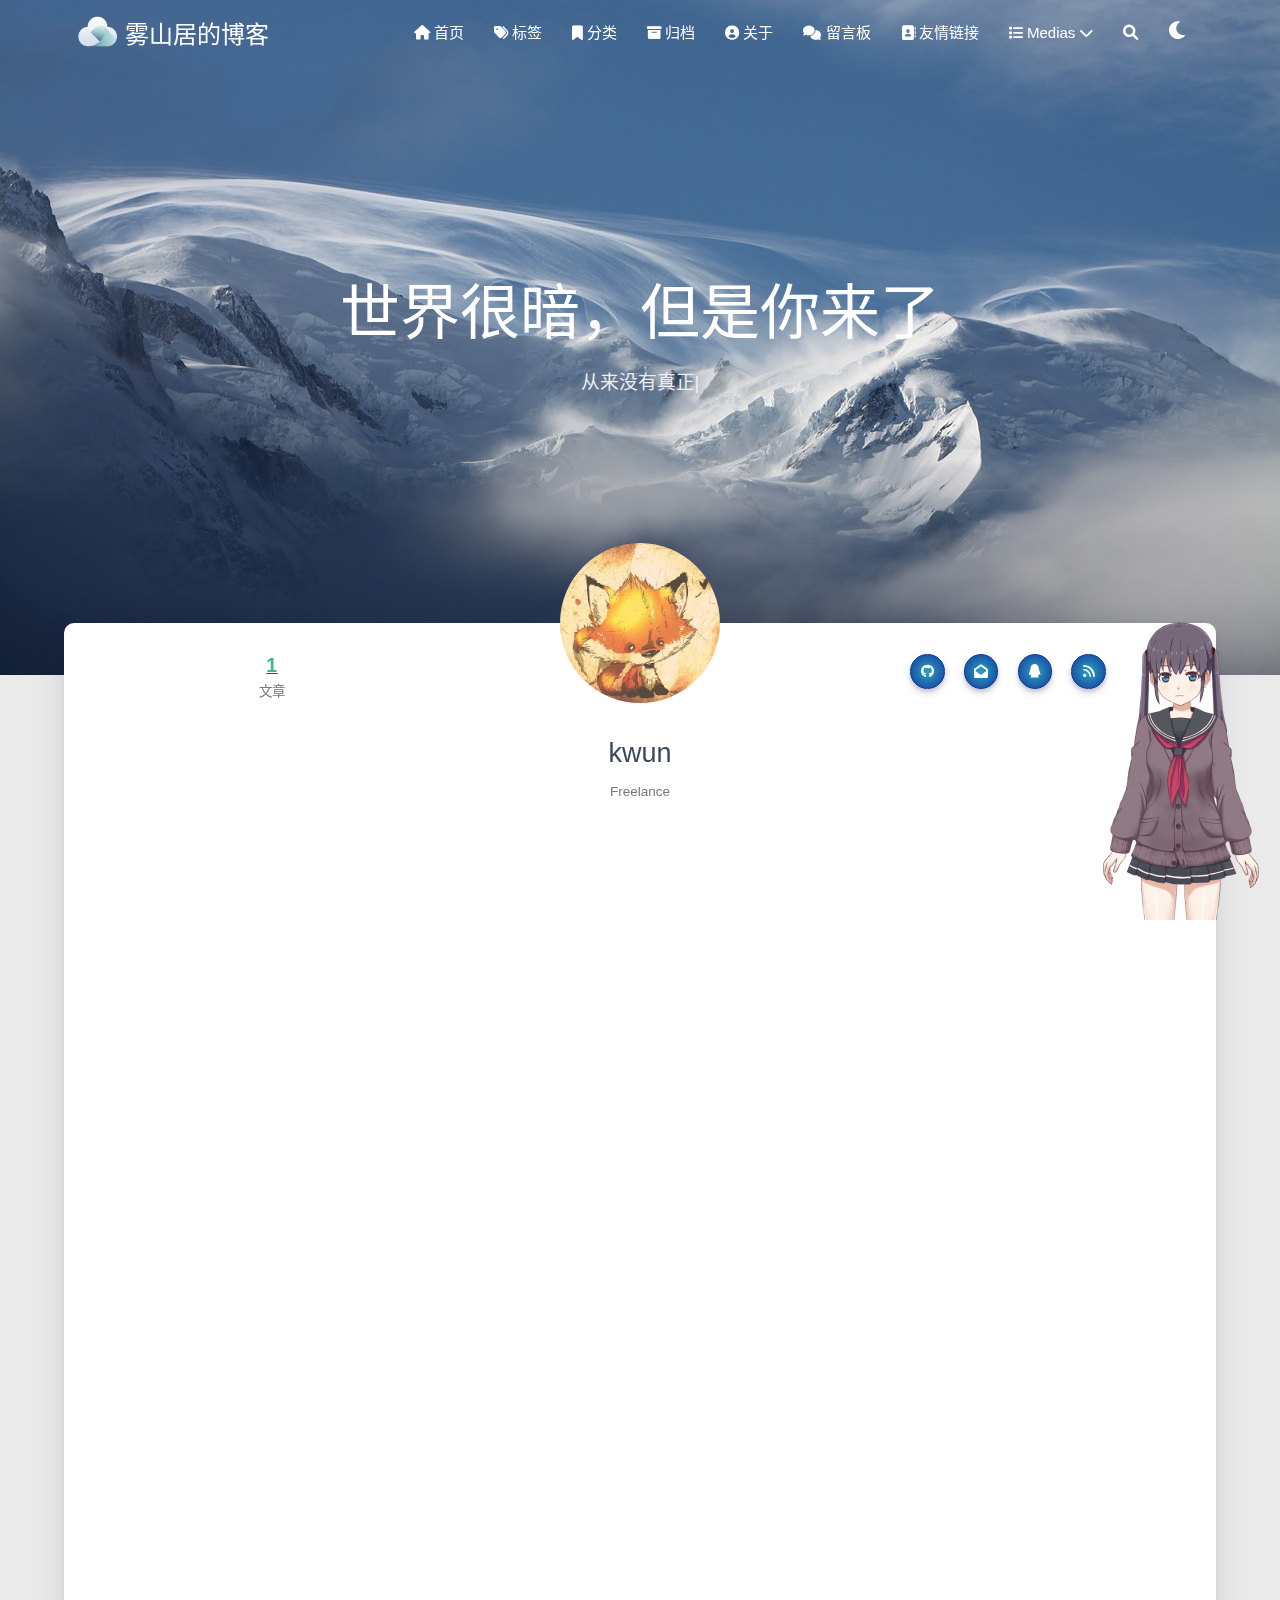
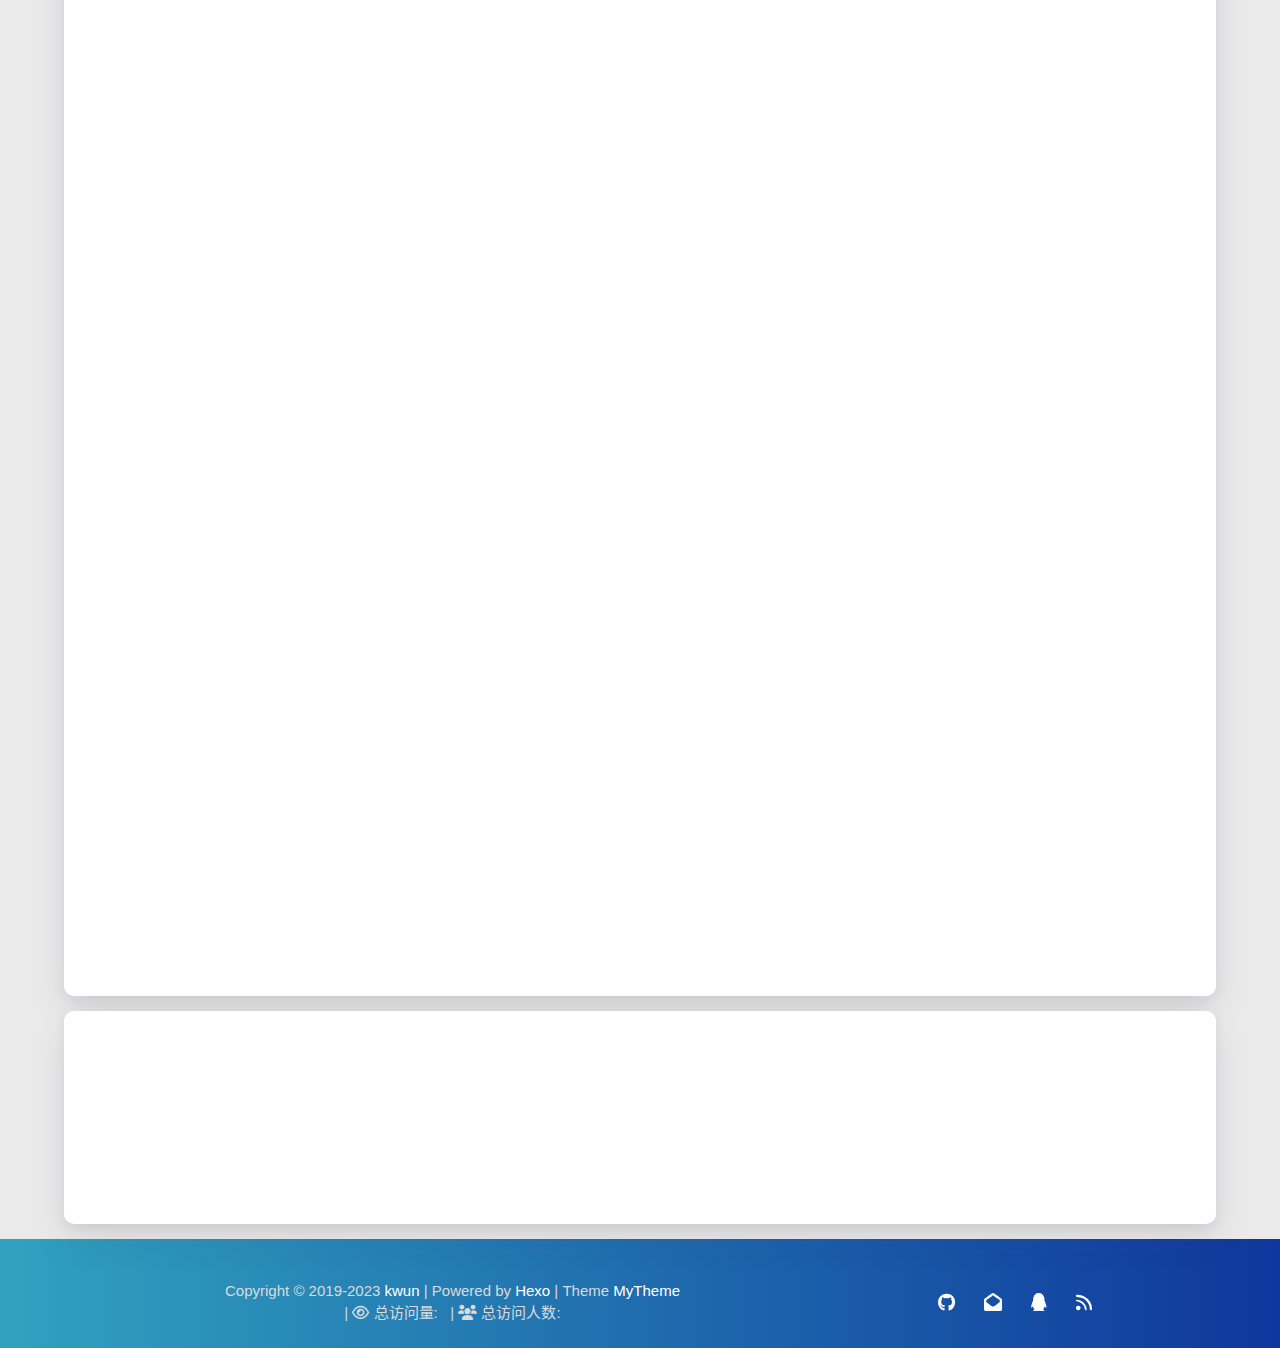
==== commit 8ab54684: "Site updated: 2023-03-11 13:35:54" ====
--- a/about/index.html
+++ b/about/index.html
@@ -52,9 +52,9 @@
 
     <script src="/libs/jquery/jquery-3.6.0.min.js"></script>
 
-<meta name="generator" content="Hexo 6.3.0"><link rel="alternate" href="/atom.xml" title="雾山居的博客" type="application/atom+xml">
-
+<meta name="generator" content="Hexo 6.3.0">
 <style>.github-emoji { position: relative; display: inline-block; width: 1.2em; min-height: 1.2em; overflow: hidden; vertical-align: top; color: transparent; }  .github-emoji > span { position: relative; z-index: 10; }  .github-emoji img, .github-emoji .fancybox { margin: 0 !important; padding: 0 !important; border: none !important; outline: none !important; text-decoration: none !important; user-select: none !important; cursor: auto !important; }  .github-emoji img { height: 1.2em !important; width: 1.2em !important; position: absolute !important; left: 50% !important; top: 50% !important; transform: translate(-50%, -50%) !important; user-select: none !important; cursor: auto !important; } .github-emoji-fallback { color: inherit; } .github-emoji-fallback img { opacity: 0 !important; }</style>
+<link rel="alternate" href="/atom.xml" title="雾山居的博客" type="application/atom+xml">
 </head>
 
 
@@ -487,7 +487,7 @@
 
 <script>
     // 每天切换 banner 图.  Switch banner image every day.
-    var bannerUrl = "/medias/banner/" + new Date().getDay() + '.jpg';
+    var bannerUrl = "/medias/banner/" + new Date().getDay() + '.webp';
     $('.bg-cover').css('background-image', 'url(' + bannerUrl + ')');
 </script>
 
@@ -500,15 +500,6 @@
     <div id="aboutme" class="container about-container">
         <div class="card">
             <div class="card-content">
-                <div class="card-content article-card-content">
-                    <div class="title center-align" data-aos="zoom-in-up">
-                        <i class="fa fa-address-book"></i>&nbsp;&nbsp;个人简历
-                    </div>
-                    <div id="articleContent" data-aos="fade-up">
-                            <p>待更新。。。。。</p>
-
-                    </div>
-                </div>
                 <div class="row">
                     <div class="post-statis col l4 hide-on-med-and-down" data-aos="zoom-in-right">
                         
@@ -985,6 +976,20 @@
                 
             </div>
         </div>
+        <div class="card">
+            <div class="card-content">
+                <div class="card-content article-card-content">
+                    <div class="title center-align" data-aos="zoom-in-up">
+                        <i class="fa fa-address-book"></i>&nbsp;&nbsp;个人简历
+                     </div>
+                        <div id="articleContent" data-aos="fade-up">
+                            <p>待更新。。。。。</p>
+
+                        </div>
+                  </div>
+             </div>
+       </div>
+       
     </div>
 </main>
 
@@ -1322,6 +1327,6 @@
     <script src="/libs/instantpage/instantpage.js" type="module"></script>
     
 
-</body>
+<script src="/live2dw/lib/L2Dwidget.min.js?094cbace49a39548bed64abff5988b05"></script><script>L2Dwidget.init({"pluginRootPath":"live2dw/","pluginJsPath":"lib/","pluginModelPath":"assets/","tagMode":false,"debug":false,"model":{"jsonPath":"/live2dw/assets/haru02.model.json"},"display":{"position":"right","width":200,"height":400},"mobile":{"show":false},"log":false});</script></body>
 
 </html>
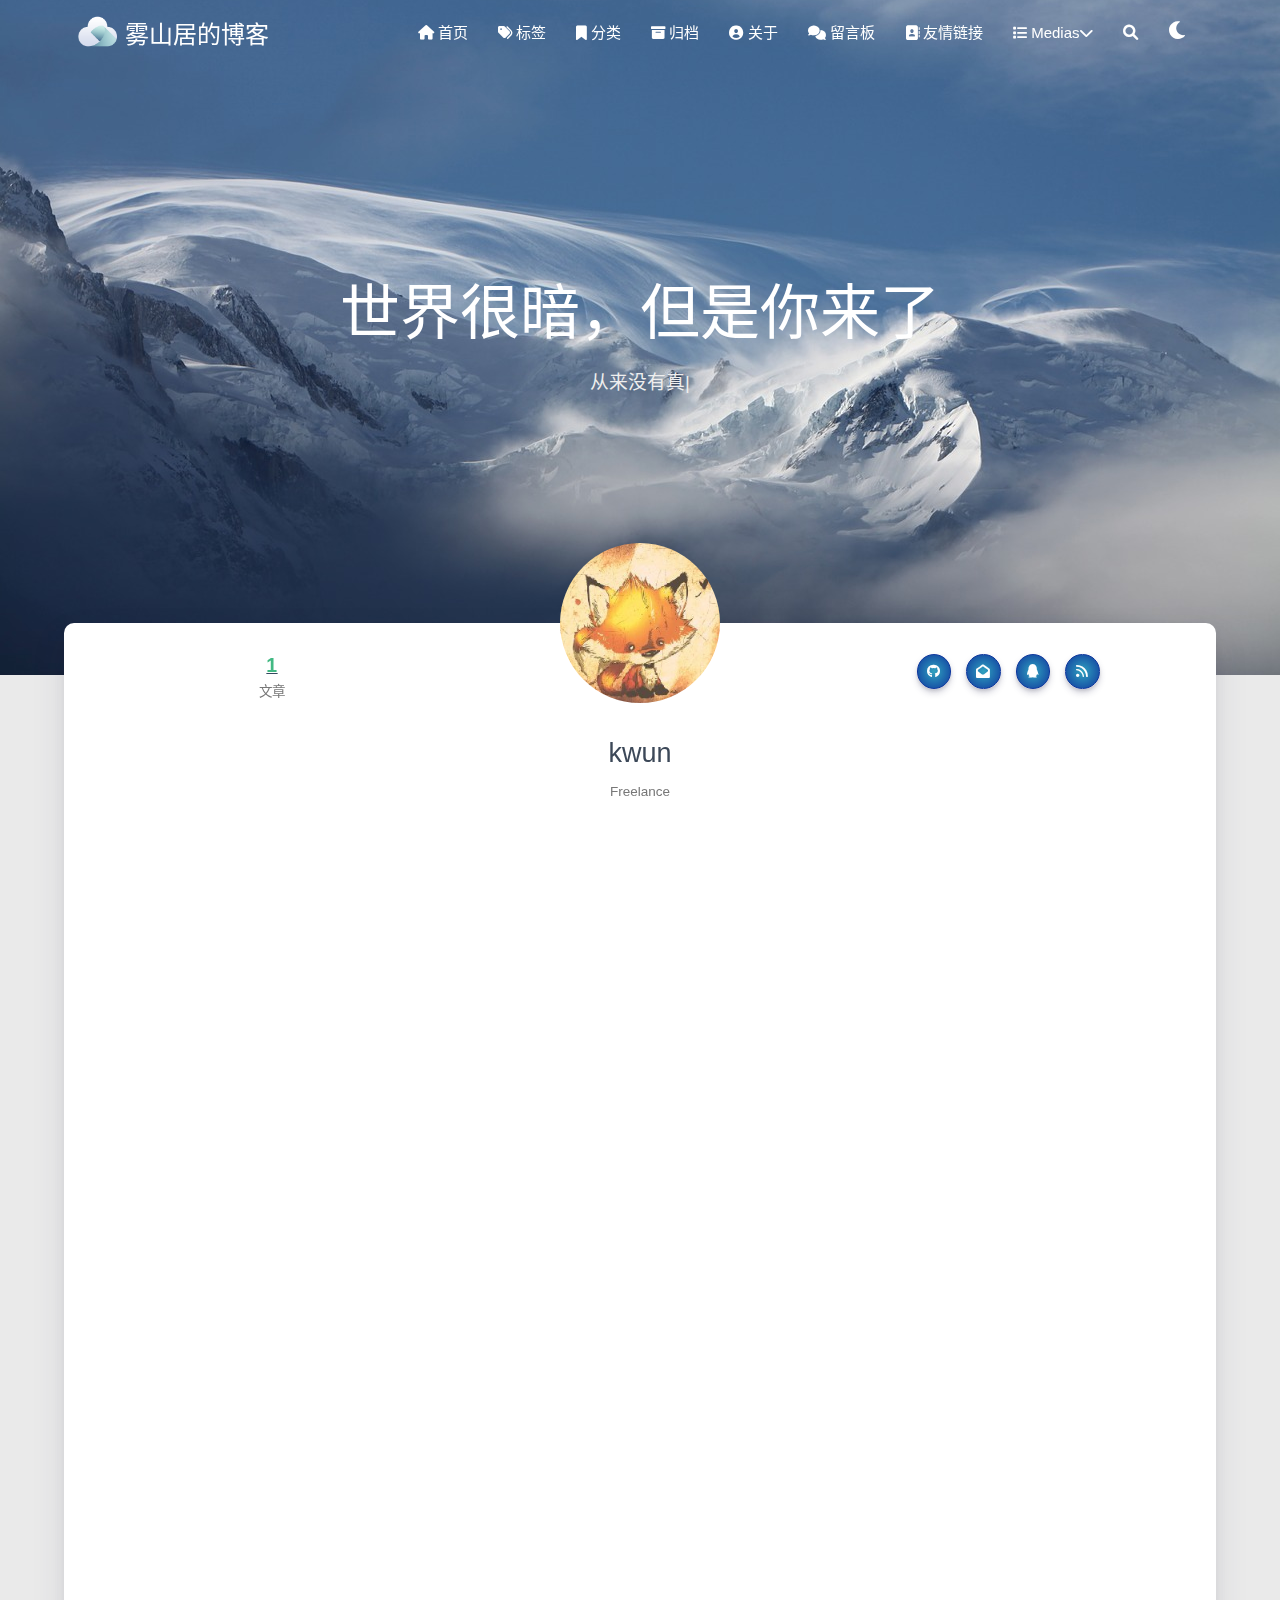
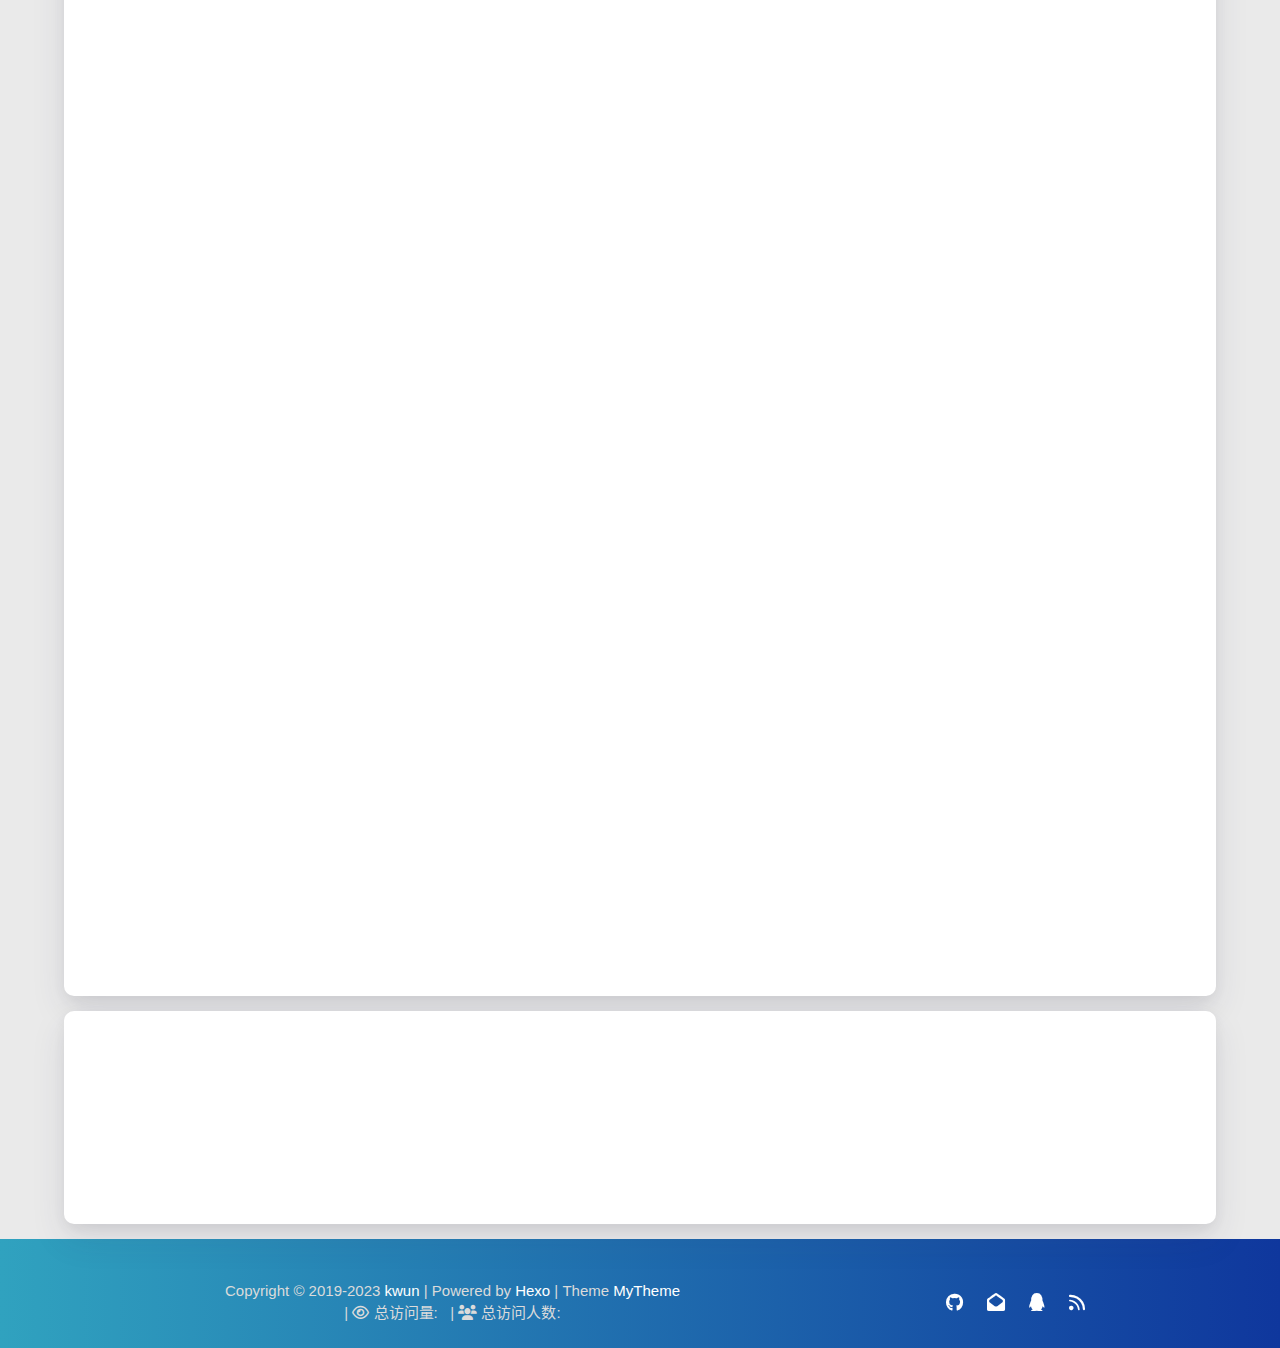
==== commit f9385a5e: "Site updated: 2023-03-11 14:50:11" ====
--- a/about/index.html
+++ b/about/index.html
@@ -1,651 +1,4 @@
-<!DOCTYPE HTML>
-<html lang="zh-CN">
-
-
-<head>
-    <meta charset="utf-8">
-    <meta name="keywords" content="关于, HTML,CSS,JavaScript,JQuery,java,linux等">
-    <meta name="description" content="本网站是个人兴趣爱好，总结分享经验，记录生活点滴的平台，希望以后的学习旅途中，走出自己的风景。">
-    <meta http-equiv="X-UA-Compatible" content="IE=edge">
-    <meta name="viewport" content="width=device-width, initial-scale=1.0, user-scalable=no">
-    <meta name="renderer" content="webkit|ie-stand|ie-comp">
-    <meta name="mobile-web-app-capable" content="yes">
-    <meta name="format-detection" content="telephone=no">
-    <meta name="apple-mobile-web-app-capable" content="yes">
-    <meta name="apple-mobile-web-app-status-bar-style" content="black-translucent">
-    <meta name="referrer" content="no-referrer-when-downgrade">
-    <!-- Global site tag (gtag.js) - Google Analytics -->
-
-
-    <title>关于 | 雾山居的博客</title>
-    <link rel="icon" type="image/png" href="/favicon.png">
-    
-
-
-    <!-- bg-cover style     -->
-
-
-
-<link rel="stylesheet" type="text/css" href="/libs/awesome/css/all.min.css">
-<link rel="stylesheet" type="text/css" href="/libs/materialize/materialize.min.css">
-<link rel="stylesheet" type="text/css" href="/libs/aos/aos.css">
-<link rel="stylesheet" type="text/css" href="/libs/animate/animate.min.css">
-<link rel="stylesheet" type="text/css" href="/libs/lightGallery/css/lightgallery.min.css">
-<link rel="stylesheet" type="text/css" href="/css/matery.css">
-<link rel="stylesheet" type="text/css" href="/css/my.css">
-<link rel="stylesheet" type="text/css" href="/css/dark.css" media="none" onload="if(media!='all')media='all'">
-
-
-
-
-    <link rel="stylesheet" href="/libs/tocbot/tocbot.css">
-    <link rel="stylesheet" href="/css/post.css">
-
-
-
-
-    
-        <link rel="stylesheet" type="text/css" href="/css/reward.css">
-    
-
-
-
-    <script src="/libs/jquery/jquery-3.6.0.min.js"></script>
-
-<meta name="generator" content="Hexo 6.3.0">
-<style>.github-emoji { position: relative; display: inline-block; width: 1.2em; min-height: 1.2em; overflow: hidden; vertical-align: top; color: transparent; }  .github-emoji > span { position: relative; z-index: 10; }  .github-emoji img, .github-emoji .fancybox { margin: 0 !important; padding: 0 !important; border: none !important; outline: none !important; text-decoration: none !important; user-select: none !important; cursor: auto !important; }  .github-emoji img { height: 1.2em !important; width: 1.2em !important; position: absolute !important; left: 50% !important; top: 50% !important; transform: translate(-50%, -50%) !important; user-select: none !important; cursor: auto !important; } .github-emoji-fallback { color: inherit; } .github-emoji-fallback img { opacity: 0 !important; }</style>
-<link rel="alternate" href="/atom.xml" title="雾山居的博客" type="application/atom+xml">
-</head>
-
-
-<body>
-    <header class="navbar-fixed">
-    <nav id="headNav" class="bg-color nav-transparent">
-        <div id="navContainer" class="nav-wrapper container">
-            <div class="brand-logo">
-                <a href="/" class="waves-effect waves-light">
-                    
-                    <img src="/medias/logo.png" class="logo-img" alt="LOGO">
-                    
-                    <span class="logo-span">雾山居的博客</span>
-                </a>
-            </div>
-            
-
-<a href="#" data-target="mobile-nav" class="sidenav-trigger button-collapse"><i class="fas fa-bars"></i></a>
-<ul class="right nav-menu">
-  
-  <li class="hide-on-med-and-down nav-item">
-    
-    <a href="/" class="waves-effect waves-light">
-      
-      <i class="fas fa-home" style="zoom: 0.6;"></i>
-      
-      <span>首页</span>
-    </a>
-    
-  </li>
-  
-  <li class="hide-on-med-and-down nav-item">
-    
-    <a href="/tags" class="waves-effect waves-light">
-      
-      <i class="fas fa-tags" style="zoom: 0.6;"></i>
-      
-      <span>标签</span>
-    </a>
-    
-  </li>
-  
-  <li class="hide-on-med-and-down nav-item">
-    
-    <a href="/categories" class="waves-effect waves-light">
-      
-      <i class="fas fa-bookmark" style="zoom: 0.6;"></i>
-      
-      <span>分类</span>
-    </a>
-    
-  </li>
-  
-  <li class="hide-on-med-and-down nav-item">
-    
-    <a href="/archives" class="waves-effect waves-light">
-      
-      <i class="fas fa-archive" style="zoom: 0.6;"></i>
-      
-      <span>归档</span>
-    </a>
-    
-  </li>
-  
-  <li class="hide-on-med-and-down nav-item">
-    
-    <a href="/about" class="waves-effect waves-light">
-      
-      <i class="fas fa-user-circle" style="zoom: 0.6;"></i>
-      
-      <span>关于</span>
-    </a>
-    
-  </li>
-  
-  <li class="hide-on-med-and-down nav-item">
-    
-    <a href="/contact" class="waves-effect waves-light">
-      
-      <i class="fas fa-comments" style="zoom: 0.6;"></i>
-      
-      <span>留言板</span>
-    </a>
-    
-  </li>
-  
-  <li class="hide-on-med-and-down nav-item">
-    
-    <a href="/friends" class="waves-effect waves-light">
-      
-      <i class="fas fa-address-book" style="zoom: 0.6;"></i>
-      
-      <span>友情链接</span>
-    </a>
-    
-  </li>
-  
-  <li class="hide-on-med-and-down nav-item">
-    
-    <a href="" class="waves-effect waves-light">
-
-      
-      <i class="fas fa-list" style="zoom: 0.6;"></i>
-      
-      <span>Medias</span>
-      <i class="fas fa-chevron-down" aria-hidden="true" style="zoom: 0.6;"></i>
-    </a>
-    <ul class="sub-nav menus_item_child ">
-      
-      <li>
-        <a href="/musics">
-          
-          <i class="fas fa-music" style="margin-top: -20px; zoom: 0.6;"></i>
-          
-          <span>Musics</span>
-        </a>
-      </li>
-      
-      <li>
-        <a href="/movies">
-          
-          <i class="fas fa-film" style="margin-top: -20px; zoom: 0.6;"></i>
-          
-          <span>Movies</span>
-        </a>
-      </li>
-      
-      <li>
-        <a href="/books">
-          
-          <i class="fas fa-book" style="margin-top: -20px; zoom: 0.6;"></i>
-          
-          <span>Books</span>
-        </a>
-      </li>
-      
-      <li>
-        <a href="/galleries">
-          
-          <i class="fas fa-image" style="margin-top: -20px; zoom: 0.6;"></i>
-          
-          <span>Galleries</span>
-        </a>
-      </li>
-      
-    </ul>
-    
-  </li>
-  
-  <li>
-    <a href="#searchModal" class="modal-trigger waves-effect waves-light">
-      <i id="searchIcon" class="fas fa-search" title="搜索" style="zoom: 0.85;"></i>
-    </a>
-  </li>
-  <li>
-    <a href="javascript:;" class="waves-effect waves-light" onclick="switchNightMode()" title="深色/浅色模式" >
-      <i id="sum-moon-icon" class="fas fa-sun" style="zoom: 0.85;"></i>
-    </a>
-  </li>
-</ul>
-
-
-<div id="mobile-nav" class="side-nav sidenav">
-
-    <div class="mobile-head bg-color">
-        
-        <img src="/medias/logo.png" class="logo-img circle responsive-img">
-        
-        <div class="logo-name">雾山居的博客</div>
-        <div class="logo-desc">
-            
-            本网站是个人兴趣爱好，总结分享经验，记录生活点滴的平台，希望以后的学习旅途中，走出自己的风景。
-            
-        </div>
-    </div>
-
-    <ul class="menu-list mobile-menu-list">
-        
-        <li class="m-nav-item">
-	  
-		<a href="/" class="waves-effect waves-light">
-			
-			    <i class="fa-fw fas fa-home"></i>
-			
-			首页
-		</a>
-          
-        </li>
-        
-        <li class="m-nav-item">
-	  
-		<a href="/tags" class="waves-effect waves-light">
-			
-			    <i class="fa-fw fas fa-tags"></i>
-			
-			标签
-		</a>
-          
-        </li>
-        
-        <li class="m-nav-item">
-	  
-		<a href="/categories" class="waves-effect waves-light">
-			
-			    <i class="fa-fw fas fa-bookmark"></i>
-			
-			分类
-		</a>
-          
-        </li>
-        
-        <li class="m-nav-item">
-	  
-		<a href="/archives" class="waves-effect waves-light">
-			
-			    <i class="fa-fw fas fa-archive"></i>
-			
-			归档
-		</a>
-          
-        </li>
-        
-        <li class="m-nav-item">
-	  
-		<a href="/about" class="waves-effect waves-light">
-			
-			    <i class="fa-fw fas fa-user-circle"></i>
-			
-			关于
-		</a>
-          
-        </li>
-        
-        <li class="m-nav-item">
-	  
-		<a href="/contact" class="waves-effect waves-light">
-			
-			    <i class="fa-fw fas fa-comments"></i>
-			
-			留言板
-		</a>
-          
-        </li>
-        
-        <li class="m-nav-item">
-	  
-		<a href="/friends" class="waves-effect waves-light">
-			
-			    <i class="fa-fw fas fa-address-book"></i>
-			
-			友情链接
-		</a>
-          
-        </li>
-        
-        <li class="m-nav-item">
-	  
-		<a href="javascript:;">
-			
-				<i class="fa-fw fas fa-list"></i>
-			
-			Medias
-			<span class="m-icon"><i class="fas fa-chevron-right"></i></span>
-		</a>
-            <ul  style="background:  ;" >
-              
-                <li>
-
-                  <a href="/musics " style="margin-left:75px">
-				  
-				   <i class="fa fas fa-music" style="position: absolute;left:50px" ></i>
-			      
-		          <span>Musics</span>
-                  </a>
-                </li>
-              
-                <li>
-
-                  <a href="/movies " style="margin-left:75px">
-				  
-				   <i class="fa fas fa-film" style="position: absolute;left:50px" ></i>
-			      
-		          <span>Movies</span>
-                  </a>
-                </li>
-              
-                <li>
-
-                  <a href="/books " style="margin-left:75px">
-				  
-				   <i class="fa fas fa-book" style="position: absolute;left:50px" ></i>
-			      
-		          <span>Books</span>
-                  </a>
-                </li>
-              
-                <li>
-
-                  <a href="/galleries " style="margin-left:75px">
-				  
-				   <i class="fa fas fa-image" style="position: absolute;left:50px" ></i>
-			      
-		          <span>Galleries</span>
-                  </a>
-                </li>
-              
-            </ul>
-          
-        </li>
-        
-        
-        <li><div class="divider"></div></li>
-        <li>
-            <a href="https://github.com/blinkfox/hexo-theme-matery" class="waves-effect waves-light" target="_blank">
-                <i class="fab fa-github-square fa-fw"></i>Fork Me
-            </a>
-        </li>
-        
-    </ul>
-</div>
-
-
-        </div>
-
-        
-            <style>
-    .nav-transparent .github-corner {
-        display: none !important;
-    }
-
-    .github-corner {
-        position: absolute;
-        z-index: 10;
-        top: 0;
-        right: 0;
-        border: 0;
-        transform: scale(1.1);
-    }
-
-    .github-corner svg {
-        color: #0f519d;
-        fill: #fff;
-        height: 64px;
-        width: 64px;
-    }
-
-    .github-corner:hover .octo-arm {
-        animation: a 0.56s ease-in-out;
-    }
-
-    .github-corner .octo-arm {
-        animation: none;
-    }
-
-    @keyframes a {
-        0%,
-        to {
-            transform: rotate(0);
-        }
-        20%,
-        60% {
-            transform: rotate(-25deg);
-        }
-        40%,
-        80% {
-            transform: rotate(10deg);
-        }
-    }
-</style>
-
-<a href="https://github.com/blinkfox/hexo-theme-matery" class="github-corner tooltipped hide-on-med-and-down" target="_blank"
-   data-tooltip="Fork Me" data-position="left" data-delay="50">
-    <svg viewBox="0 0 250 250" aria-hidden="true">
-        <path d="M0,0 L115,115 L130,115 L142,142 L250,250 L250,0 Z"></path>
-        <path d="M128.3,109.0 C113.8,99.7 119.0,89.6 119.0,89.6 C122.0,82.7 120.5,78.6 120.5,78.6 C119.2,72.0 123.4,76.3 123.4,76.3 C127.3,80.9 125.5,87.3 125.5,87.3 C122.9,97.6 130.6,101.9 134.4,103.2"
-              fill="currentColor" style="transform-origin: 130px 106px;" class="octo-arm"></path>
-        <path d="M115.0,115.0 C114.9,115.1 118.7,116.5 119.8,115.4 L133.7,101.6 C136.9,99.2 139.9,98.4 142.2,98.6 C133.8,88.0 127.5,74.4 143.8,58.0 C148.5,53.4 154.0,51.2 159.7,51.0 C160.3,49.4 163.2,43.6 171.4,40.1 C171.4,40.1 176.1,42.5 178.8,56.2 C183.1,58.6 187.2,61.8 190.9,65.4 C194.5,69.0 197.7,73.2 200.1,77.6 C213.8,80.2 216.3,84.9 216.3,84.9 C212.7,93.1 206.9,96.0 205.4,96.6 C205.1,102.4 203.0,107.8 198.3,112.5 C181.9,128.9 168.3,122.5 157.7,114.1 C157.9,116.9 156.7,120.9 152.7,124.9 L141.0,136.5 C139.8,137.7 141.6,141.9 141.8,141.8 Z"
-              fill="currentColor" class="octo-body"></path>
-    </svg>
-</a>
-        
-    </nav>
-
-</header>
-
-    <style type="text/css">
-    /* don't remove. */
-    .about-cover {
-        height: 75vh;
-    }
-</style>
-
-<div class="bg-cover pd-header about-cover">
-    <div class="container">
-    <div class="row">
-    <div class="col s10 offset-s1 m8 offset-m2 l8 offset-l2">
-        <div class="brand">
-            <div class="title center-align">
-                
-                世界很暗，但是你来了
-                
-            </div>
-
-            <div class="description center-align">
-                
-                <span id="subtitle"></span>
-                <script src="/libs/typed/typed.js"></script>
-                <script>
-                    var typed = new Typed("#subtitle", {
-                        strings: [ 
-                            
-                                "从来没有真正的绝境, 只有心灵的迷途",
-                            
-                                "Never really desperate, only the lost of the soul",
-                            
-                        ],
-                        startDelay: 300,
-                        typeSpeed: 100,
-                        loop: true,
-                        backSpeed: 50,
-                        showCursor: true
-                    });
-                </script>
-                
-            </div>
-        </div>
-    </div>
-</div>
-
-
-<script>
-    // 每天切换 banner 图.  Switch banner image every day.
-    var bannerUrl = "/medias/banner/" + new Date().getDay() + '.webp';
-    $('.bg-cover').css('background-image', 'url(' + bannerUrl + ')');
-</script>
-
-
-    </div>
-</div>
-
-<main class="content">
-
-    <div id="aboutme" class="container about-container">
-        <div class="card">
-            <div class="card-content">
-                <div class="row">
-                    <div class="post-statis col l4 hide-on-med-and-down" data-aos="zoom-in-right">
-                        
-<div class="statis">
-    <span class="count"><a href="/">1</a></span>
-    <span class="name">文章</span>
-</div>
-
-
-
-
-
-
-                    </div>
-                    <div class="col s12 m12 l4">
-                        <div class="profile center-align">
-                            <div class="avatar">
-                                <img src="/medias/avatar.jpg" alt="kwun"
-                                     class="circle responsive-img avatar-img">
-                            </div>
-                            <div class="author">
-                                <div class="post-statis hide-on-large-only" data-aos="zoom-in-right">
-                                    
-<div class="statis">
-    <span class="count"><a href="/">1</a></span>
-    <span class="name">文章</span>
-</div>
-
-
-
-
-
-
-                                </div>
-                                <div class="title">kwun</div>
-                                <div class="career">Freelance</div>
-                                <div class="social-link hide-on-large-only" data-aos="zoom-in-left">
-                                    
-    <a href="https://github.com/louiskwun" class="tooltipped" target="_blank" data-tooltip="访问我的GitHub" data-position="top" data-delay="50">
-        <i class="fab fa-github"></i>
-    </a>
-
-
-
-    <a href="mailto:445352741@qq.com" class="tooltipped" target="_blank" data-tooltip="邮件联系我" data-position="top" data-delay="50">
-        <i class="fas fa-envelope-open"></i>
-    </a>
-
-
-
-
-
-
-
-    <a href="tencent://AddContact/?fromId=50&fromSubId=1&subcmd=all&uin=445352741" class="tooltipped" target="_blank" data-tooltip="QQ联系我: 445352741" data-position="top" data-delay="50">
-        <i class="fab fa-qq"></i>
-    </a>
-
-
-
-
-
-
-
-    <a href="/atom.xml" class="tooltipped" target="_blank" data-tooltip="RSS 订阅" data-position="top" data-delay="50">
-        <i class="fas fa-rss"></i>
-    </a>
-
-
-                                </div>
-                            </div>
-                        </div>
-                    </div>
-                    <div class="col l4 hide-on-med-and-down" data-aos="zoom-in-left">
-                        <div class="social-link">
-                            
-    <a href="https://github.com/louiskwun" class="tooltipped" target="_blank" data-tooltip="访问我的GitHub" data-position="top" data-delay="50">
-        <i class="fab fa-github"></i>
-    </a>
-
-
-
-    <a href="mailto:445352741@qq.com" class="tooltipped" target="_blank" data-tooltip="邮件联系我" data-position="top" data-delay="50">
-        <i class="fas fa-envelope-open"></i>
-    </a>
-
-
-
-
-
-
-
-    <a href="tencent://AddContact/?fromId=50&fromSubId=1&subcmd=all&uin=445352741" class="tooltipped" target="_blank" data-tooltip="QQ联系我: 445352741" data-position="top" data-delay="50">
-        <i class="fab fa-qq"></i>
-    </a>
-
-
-
-
-
-
-
-    <a href="/atom.xml" class="tooltipped" target="_blank" data-tooltip="RSS 订阅" data-position="top" data-delay="50">
-        <i class="fas fa-rss"></i>
-    </a>
-
-
-                        </div>
-                    </div>
-                </div>
-
-                <div class="introduction center-align" data-aos="fade-up">If you wish to succeed, you should use persistence as your good friend, experience as your reference, prudence as your brother and hope as your sentry.</div>
-
-                <style type="text/css">
-    #posts-chart,
-    #categories-chart,
-    #tags-chart {
-        width: 100%;
-        height: 300px;
-        margin: 0.5rem auto;
-        padding: 0.5rem;
-    }
-</style>
-
-<div id="postCharts" class="post-charts">
-    <div class="title center-align" data-aos="zoom-in-up">
-        <i class="far fa-bar-chart"></i>&nbsp;&nbsp;文章统计图
-    </div>
-    <div class="row">
-        <div class="chart col s12 m6 l4" data-aos="zoom-in-up">
-            <div id="posts-chart"></div>
-        </div>
-
-        <div class="chart col s12 m6 l4" data-aos="zoom-in-up">
-            <div id="categories-chart"></div>
-        </div>
-
-        <div class="chart col s12 m6 l4" data-aos="zoom-in-up">
-            <div id="tags-chart"></div>
-        </div>
-    </div>
-</div>
-
-<script type="text/javascript" src="/libs/echarts/echarts.min.js"></script>
-<script>
-    let postsChart = echarts.init(document.getElementById('posts-chart'));
+<!DOCTYPE HTML><html lang="zh-CN"><head><meta charset="utf-8"><meta name="keywords" content="关于, HTML,CSS,JavaScript,JQuery,java,linux等"><meta name="description" content="本网站是个人兴趣爱好，总结分享经验，记录生活点滴的平台，希望以后的学习旅途中，走出自己的风景。"><meta http-equiv="X-UA-Compatible" content="IE=edge"><meta name="viewport" content="width=device-width,initial-scale=1,user-scalable=no"><meta name="renderer" content="webkit|ie-stand|ie-comp"><meta name="mobile-web-app-capable" content="yes"><meta name="format-detection" content="telephone=no"><meta name="apple-mobile-web-app-capable" content="yes"><meta name="apple-mobile-web-app-status-bar-style" content="black-translucent"><meta name="referrer" content="no-referrer-when-downgrade"><title>关于 | 雾山居的博客</title><link rel="icon" type="image/png" href="/favicon.png"><link rel="stylesheet" href="/libs/awesome/css/all.min.css"><link rel="stylesheet" href="/libs/materialize/materialize.min.css"><link rel="stylesheet" href="/libs/aos/aos.css"><link rel="stylesheet" href="/libs/animate/animate.min.css"><link rel="stylesheet" href="/libs/lightGallery/css/lightgallery.min.css"><link rel="stylesheet" href="/css/matery.css"><link rel="stylesheet" href="/css/my.css"><link rel="stylesheet" href="/css/dark.css" media="none" onload='"all"!=media&&(media="all")'><link rel="stylesheet" href="/libs/tocbot/tocbot.css"><link rel="stylesheet" href="/css/post.css"><link rel="stylesheet" href="/css/reward.css"><script src="/libs/jquery/jquery-3.6.0.min.js"></script><meta name="generator" content="Hexo 6.3.0"><style>.github-emoji{position:relative;display:inline-block;width:1.2em;min-height:1.2em;overflow:hidden;vertical-align:top;color:transparent}.github-emoji>span{position:relative;z-index:10}.github-emoji .fancybox,.github-emoji img{margin:0!important;padding:0!important;border:none!important;outline:0!important;text-decoration:none!important;user-select:none!important;cursor:auto!important}.github-emoji img{height:1.2em!important;width:1.2em!important;position:absolute!important;left:50%!important;top:50%!important;transform:translate(-50%,-50%)!important;user-select:none!important;cursor:auto!important}.github-emoji-fallback{color:inherit}.github-emoji-fallback img{opacity:0!important}</style><link rel="alternate" href="/atom.xml" title="雾山居的博客" type="application/atom+xml"></head><body><header class="navbar-fixed"><nav id="headNav" class="bg-color nav-transparent"><div id="navContainer" class="nav-wrapper container"><div class="brand-logo"><a href="/" class="waves-effect waves-light"><img src="/medias/logo.png" class="logo-img" alt="LOGO"> <span class="logo-span">雾山居的博客</span></a></div><a href="#" data-target="mobile-nav" class="sidenav-trigger button-collapse"><i class="fas fa-bars"></i></a><ul class="right nav-menu"><li class="hide-on-med-and-down nav-item"><a href="/" class="waves-effect waves-light"><i class="fas fa-home" style="zoom:.6"></i> <span>首页</span></a></li><li class="hide-on-med-and-down nav-item"><a href="/tags" class="waves-effect waves-light"><i class="fas fa-tags" style="zoom:.6"></i> <span>标签</span></a></li><li class="hide-on-med-and-down nav-item"><a href="/categories" class="waves-effect waves-light"><i class="fas fa-bookmark" style="zoom:.6"></i> <span>分类</span></a></li><li class="hide-on-med-and-down nav-item"><a href="/archives" class="waves-effect waves-light"><i class="fas fa-archive" style="zoom:.6"></i> <span>归档</span></a></li><li class="hide-on-med-and-down nav-item"><a href="/about" class="waves-effect waves-light"><i class="fas fa-user-circle" style="zoom:.6"></i> <span>关于</span></a></li><li class="hide-on-med-and-down nav-item"><a href="/contact" class="waves-effect waves-light"><i class="fas fa-comments" style="zoom:.6"></i> <span>留言板</span></a></li><li class="hide-on-med-and-down nav-item"><a href="/friends" class="waves-effect waves-light"><i class="fas fa-address-book" style="zoom:.6"></i> <span>友情链接</span></a></li><li class="hide-on-med-and-down nav-item"><a href="" class="waves-effect waves-light"><i class="fas fa-list" style="zoom:.6"></i> <span>Medias</span><i class="fas fa-chevron-down" aria-hidden="true" style="zoom:.6"></i></a><ul class="sub-nav menus_item_child"><li><a href="/musics"><i class="fas fa-music" style="margin-top:-20px;zoom:.6"></i> <span>Musics</span></a></li><li><a href="/movies"><i class="fas fa-film" style="margin-top:-20px;zoom:.6"></i> <span>Movies</span></a></li><li><a href="/books"><i class="fas fa-book" style="margin-top:-20px;zoom:.6"></i> <span>Books</span></a></li><li><a href="/galleries"><i class="fas fa-image" style="margin-top:-20px;zoom:.6"></i> <span>Galleries</span></a></li></ul></li><li><a href="#searchModal" class="modal-trigger waves-effect waves-light"><i id="searchIcon" class="fas fa-search" title="搜索" style="zoom:.85"></i></a></li><li><a href="javascript:;" class="waves-effect waves-light" onclick="switchNightMode()" title="深色/浅色模式"><i id="sum-moon-icon" class="fas fa-sun" style="zoom:.85"></i></a></li></ul><div id="mobile-nav" class="side-nav sidenav"><div class="mobile-head bg-color"><img src="/medias/logo.png" class="logo-img circle responsive-img"><div class="logo-name">雾山居的博客</div><div class="logo-desc">本网站是个人兴趣爱好，总结分享经验，记录生活点滴的平台，希望以后的学习旅途中，走出自己的风景。</div></div><ul class="menu-list mobile-menu-list"><li class="m-nav-item"><a href="/" class="waves-effect waves-light"><i class="fa-fw fas fa-home"></i> 首页</a></li><li class="m-nav-item"><a href="/tags" class="waves-effect waves-light"><i class="fa-fw fas fa-tags"></i> 标签</a></li><li class="m-nav-item"><a href="/categories" class="waves-effect waves-light"><i class="fa-fw fas fa-bookmark"></i> 分类</a></li><li class="m-nav-item"><a href="/archives" class="waves-effect waves-light"><i class="fa-fw fas fa-archive"></i> 归档</a></li><li class="m-nav-item"><a href="/about" class="waves-effect waves-light"><i class="fa-fw fas fa-user-circle"></i> 关于</a></li><li class="m-nav-item"><a href="/contact" class="waves-effect waves-light"><i class="fa-fw fas fa-comments"></i> 留言板</a></li><li class="m-nav-item"><a href="/friends" class="waves-effect waves-light"><i class="fa-fw fas fa-address-book"></i> 友情链接</a></li><li class="m-nav-item"><a href="javascript:;"><i class="fa-fw fas fa-list"></i> Medias<span class="m-icon"><i class="fas fa-chevron-right"></i></span></a><ul><li><a href="/musics" style="margin-left:75px"><i class="fa fas fa-music" style="position:absolute;left:50px"></i> <span>Musics</span></a></li><li><a href="/movies" style="margin-left:75px"><i class="fa fas fa-film" style="position:absolute;left:50px"></i> <span>Movies</span></a></li><li><a href="/books" style="margin-left:75px"><i class="fa fas fa-book" style="position:absolute;left:50px"></i> <span>Books</span></a></li><li><a href="/galleries" style="margin-left:75px"><i class="fa fas fa-image" style="position:absolute;left:50px"></i> <span>Galleries</span></a></li></ul></li><li><div class="divider"></div></li><li><a href="https://github.com/blinkfox/hexo-theme-matery" class="waves-effect waves-light" target="_blank"><i class="fab fa-github-square fa-fw"></i> Fork Me</a></li></ul></div></div><style>.nav-transparent .github-corner{display:none!important}.github-corner{position:absolute;z-index:10;top:0;right:0;border:0;transform:scale(1.1)}.github-corner svg{color:#0f519d;fill:#fff;height:64px;width:64px}.github-corner:hover .octo-arm{animation:a .56s ease-in-out}.github-corner .octo-arm{animation:none}@keyframes a{0%,to{transform:rotate(0)}20%,60%{transform:rotate(-25deg)}40%,80%{transform:rotate(10deg)}}</style><a href="https://github.com/blinkfox/hexo-theme-matery" class="github-corner tooltipped hide-on-med-and-down" target="_blank" data-tooltip="Fork Me" data-position="left" data-delay="50"><svg viewBox="0 0 250 250" aria-hidden="true"><path d="M0 0 115 115 130 115 142 142 250 250 250 0Z"></path><path d="M128.3 109C113.8 99.7 119 89.6 119 89.6 122 82.7 120.5 78.6 120.5 78.6 119.2 72 123.4 76.3 123.4 76.3 127.3 80.9 125.5 87.3 125.5 87.3 122.9 97.6 130.6 101.9 134.4 103.2" fill="currentColor" style="transform-origin:130px 106px" class="octo-arm"></path><path d="M115 115C114.9 115.1 118.7 116.5 119.8 115.4L133.7 101.6C136.9 99.2 139.9 98.4 142.2 98.6 133.8 88 127.5 74.4 143.8 58 148.5 53.4 154 51.2 159.7 51 160.3 49.4 163.2 43.6 171.4 40.1 171.4 40.1 176.1 42.5 178.8 56.2 183.1 58.6 187.2 61.8 190.9 65.4 194.5 69 197.7 73.2 200.1 77.6 213.8 80.2 216.3 84.9 216.3 84.9 212.7 93.1 206.9 96 205.4 96.6 205.1 102.4 203 107.8 198.3 112.5 181.9 128.9 168.3 122.5 157.7 114.1 157.9 116.9 156.7 120.9 152.7 124.9L141 136.5C139.8 137.7 141.6 141.9 141.8 141.8Z" fill="currentColor" class="octo-body"></path></svg></a></nav></header><style>.about-cover{height:75vh}</style><div class="bg-cover pd-header about-cover"><div class="container"><div class="row"><div class="col s10 offset-s1 m8 offset-m2 l8 offset-l2"><div class="brand"><div class="title center-align">世界很暗，但是你来了</div><div class="description center-align"><span id="subtitle"></span><script src="/libs/typed/typed.js"></script><script>var typed=new Typed("#subtitle",{strings:["从来没有真正的绝境, 只有心灵的迷途","Never really desperate, only the lost of the soul"],startDelay:300,typeSpeed:100,loop:!0,backSpeed:50,showCursor:!0})</script></div></div></div></div><script>var bannerUrl="/medias/banner/"+(new Date).getDay()+".webp";$(".bg-cover").css("background-image","url("+bannerUrl+")")</script></div></div><main class="content"><div id="aboutme" class="container about-container"><div class="card"><div class="card-content"><div class="row"><div class="post-statis col l4 hide-on-med-and-down" data-aos="zoom-in-right"><div class="statis"><span class="count"><a href="/">1</a></span> <span class="name">文章</span></div></div><div class="col s12 m12 l4"><div class="profile center-align"><div class="avatar"><img src="/medias/avatar.jpg" alt="kwun" class="circle responsive-img avatar-img"></div><div class="author"><div class="post-statis hide-on-large-only" data-aos="zoom-in-right"><div class="statis"><span class="count"><a href="/">1</a></span> <span class="name">文章</span></div></div><div class="title">kwun</div><div class="career">Freelance</div><div class="social-link hide-on-large-only" data-aos="zoom-in-left"><a href="https://github.com/louiskwun" class="tooltipped" target="_blank" data-tooltip="访问我的GitHub" data-position="top" data-delay="50"><i class="fab fa-github"></i></a><a href="mailto:445352741@qq.com" class="tooltipped" target="_blank" data-tooltip="邮件联系我" data-position="top" data-delay="50"><i class="fas fa-envelope-open"></i></a><a href="tencent://AddContact/?fromId=50&fromSubId=1&subcmd=all&uin=445352741" class="tooltipped" target="_blank" data-tooltip="QQ联系我: 445352741" data-position="top" data-delay="50"><i class="fab fa-qq"></i></a><a href="/atom.xml" class="tooltipped" target="_blank" data-tooltip="RSS 订阅" data-position="top" data-delay="50"><i class="fas fa-rss"></i></a></div></div></div></div><div class="col l4 hide-on-med-and-down" data-aos="zoom-in-left"><div class="social-link"><a href="https://github.com/louiskwun" class="tooltipped" target="_blank" data-tooltip="访问我的GitHub" data-position="top" data-delay="50"><i class="fab fa-github"></i></a><a href="mailto:445352741@qq.com" class="tooltipped" target="_blank" data-tooltip="邮件联系我" data-position="top" data-delay="50"><i class="fas fa-envelope-open"></i></a><a href="tencent://AddContact/?fromId=50&fromSubId=1&subcmd=all&uin=445352741" class="tooltipped" target="_blank" data-tooltip="QQ联系我: 445352741" data-position="top" data-delay="50"><i class="fab fa-qq"></i></a><a href="/atom.xml" class="tooltipped" target="_blank" data-tooltip="RSS 订阅" data-position="top" data-delay="50"><i class="fas fa-rss"></i></a></div></div></div><div class="introduction center-align" data-aos="fade-up">If you wish to succeed, you should use persistence as your good friend, experience as your reference, prudence as your brother and hope as your sentry.</div><style>#categories-chart,#posts-chart,#tags-chart{width:100%;height:300px;margin:.5rem auto;padding:.5rem}</style><div id="postCharts" class="post-charts"><div class="title center-align" data-aos="zoom-in-up"><i class="far fa-bar-chart"></i> &nbsp;&nbsp;文章统计图</div><div class="row"><div class="chart col s12 m6 l4" data-aos="zoom-in-up"><div id="posts-chart"></div></div><div class="chart col s12 m6 l4" data-aos="zoom-in-up"><div id="categories-chart"></div></div><div class="chart col s12 m6 l4" data-aos="zoom-in-up"><div id="tags-chart"></div></div></div></div><script src="/libs/echarts/echarts.min.js"></script><script>let postsChart = echarts.init(document.getElementById('posts-chart'));
     let categoriesChart = echarts.init(document.getElementById('categories-chart'));
     let tagsChart = echarts.init(document.getElementById('tags-chart'));
 
@@ -777,556 +130,11 @@
     // render the charts
     postsChart.setOption(postsOption);
     categoriesChart.setOption(categoriesOption);
-    tagsChart.setOption(tagsOption);
-</script>
-
-
-                
-                
-<div class="my-projects">
-    <div class="title center-align" data-aos="zoom-in-up">
-        <i class="fas fa-gift"></i>&nbsp;&nbsp;我的项目
-    </div>
-    <div class="row">
-        
-        
-        <div class="col s12 m6 l4" data-aos="fade-up">
-            <div class="info center-align">
-                <a href="https://github.com/louiskwun/louiskwun.github.io" class="icon"
-                   style="background: linear-gradient(to bottom right, #66BB6A 0%, #81C784 100%)" target="_blank">
-                    <i class="fas fa-file-alt"></i>
-                </a>
-                <div class="info-title">
-                    <a href="https://github.com/louiskwun/louiskwun.github.io" target="_blank">hexo-theme-matery</a>
-                </div>
-                <div class="info-desc">This is a Hexo blog theme with &#39;Material Design&#39; and responsive design.</div>
-            </div>
-        </div>
-        
-        <div class="col s12 m6 l4" data-aos="fade-up">
-            <div class="info center-align">
-                <a href="https://github.com/blinkfox/fenix" class="icon"
-                   style="background: linear-gradient(to bottom right, #F06292 0%, #EF5350 100%)" target="_blank">
-                    <i class="fas fa-database"></i>
-                </a>
-                <div class="info-title">
-                    <a href="https://github.com/blinkfox/fenix" target="_blank">Fenix</a>
-                </div>
-                <div class="info-desc">这是 Spring Data JPA 复杂或动态 SQL 查询的扩展库。</div>
-            </div>
-        </div>
-        
-        <div class="col s12 m6 l4" data-aos="fade-up">
-            <div class="info center-align">
-                <a href="https://github.com/blinkfox/typora-vue-theme" class="icon"
-                   style="background: linear-gradient(to bottom right, #29B6F6 0%, #1E88E5 100%)" target="_blank">
-                    <i class="fas fa-file-alt"></i>
-                </a>
-                <div class="info-title">
-                    <a href="https://github.com/blinkfox/typora-vue-theme" target="_blank">typora-vue-theme</a>
-                </div>
-                <div class="info-desc">This is a typora theme inspired by Vue document style.</div>
-            </div>
-        </div>
-        
-        
-    </div>
-</div>
-
-                
-
-                
-                
-<div class="my-skills">
-    <div class="title center-align" data-aos="zoom-in-up">
-        <i class="fas fa-wrench"></i>&nbsp;&nbsp;我的技能
-    </div>
-    <div class="row">
-        
-        
-        
-        <div class="col s12 m6 l6" data-aos="fade-up">
-            <div class="skillbar">
-                <div class="skillbar-title"
-                     style="background: linear-gradient(to right, #FF0066 0%, #FF00CC 100%); width: 85%">
-                    <span>Java</span>
-                </div>
-                <div class="skill-bar-percent">85%</div>
-            </div>
-        </div>
-        
-        
-        <div class="col s12 m6 l6" data-aos="fade-up">
-            <div class="skillbar">
-                <div class="skillbar-title"
-                     style="background: linear-gradient(to right, #9900FF 0%, #CC66FF 100%); width: 80%">
-                    <span>JavaScript</span>
-                </div>
-                <div class="skill-bar-percent">80%</div>
-            </div>
-        </div>
-        
-        
-        <div class="col s12 m6 l6" data-aos="fade-up">
-            <div class="skillbar">
-                <div class="skillbar-title"
-                     style="background: linear-gradient(to right, #2196F3 0%, #42A5F5 100%); width: 80%">
-                    <span>HTML5</span>
-                </div>
-                <div class="skill-bar-percent">80%</div>
-            </div>
-        </div>
-        
-        
-        <div class="col s12 m6 l6" data-aos="fade-up">
-            <div class="skillbar">
-                <div class="skillbar-title"
-                     style="background: linear-gradient(to right, #00BCD4 0%, #80DEEA 100%); width: 70%">
-                    <span>CSS</span>
-                </div>
-                <div class="skill-bar-percent">70%</div>
-            </div>
-        </div>
-        
-        
-        <div class="col s12 m6 l6" data-aos="fade-up">
-            <div class="skillbar">
-                <div class="skillbar-title"
-                     style="background: linear-gradient(to right, #4CAF50 0%, #81C784 100%); width: 90%">
-                    <span>SQL</span>
-                </div>
-                <div class="skill-bar-percent">90%</div>
-            </div>
-        </div>
-        
-        
-        <div class="col s12 m6 l6" data-aos="fade-up">
-            <div class="skillbar">
-                <div class="skillbar-title"
-                     style="background: linear-gradient(to right, #FFEB3B 0%, #FFF176 100%); width: 75%">
-                    <span>程序设计</span>
-                </div>
-                <div class="skill-bar-percent">75%</div>
-            </div>
-        </div>
-        
-        
-    </div>
-
-    
-
-    
-    <div class="other-skills chip-container" data-aos="zoom-in-up">
-        <div class="sub-title center-align"><i class="fa fa-book"></i>&nbsp;&nbsp;其他技能</div>
-        <div class="tag-chips center-align">
-            
-        </div>
-    </div>
-    
-
-</div>
-
-                
-
-                
-                
-<div id="myGallery" class="my-gallery">
-    <div class="title center-align" data-aos="zoom-in-up">
-        <i class="far fa-image"></i>&nbsp;&nbsp;相册
-    </div>
-    <div class="row">
-        
-        
-        <div class="photo col s12 m6 l4" data-aos="fade-up">
-            <div class="img-item" data-src="/medias/featureimages/0.jpg">
-                <img src="/medias/featureimages/0.jpg" class="responsive-img">
-            </div>
-        </div>
-        
-        <div class="photo col s12 m6 l4" data-aos="fade-up">
-            <div class="img-item" data-src="/medias/featureimages/1.jpg">
-                <img src="/medias/featureimages/1.jpg" class="responsive-img">
-            </div>
-        </div>
-        
-        <div class="photo col s12 m6 l4" data-aos="fade-up">
-            <div class="img-item" data-src="/medias/featureimages/2.jpg">
-                <img src="/medias/featureimages/2.jpg" class="responsive-img">
-            </div>
-        </div>
-        
-        
-    </div>
-</div>
-
-<script>
-    $(function () {
+    tagsChart.setOption(tagsOption);</script><div class="my-projects"><div class="title center-align" data-aos="zoom-in-up"><i class="fas fa-gift"></i> &nbsp;&nbsp;我的项目</div><div class="row"><div class="col s12 m6 l4" data-aos="fade-up"><div class="info center-align"><a href="https://github.com/louiskwun/louiskwun.github.io" class="icon" style="background:linear-gradient(to bottom right,#66bb6a 0,#81c784 100%)" target="_blank"><i class="fas fa-file-alt"></i></a><div class="info-title"><a href="https://github.com/louiskwun/louiskwun.github.io" target="_blank">hexo-theme-matery</a></div><div class="info-desc">This is a Hexo blog theme with &#39;Material Design&#39; and responsive design.</div></div></div><div class="col s12 m6 l4" data-aos="fade-up"><div class="info center-align"><a href="https://github.com/blinkfox/fenix" class="icon" style="background:linear-gradient(to bottom right,#f06292 0,#ef5350 100%)" target="_blank"><i class="fas fa-database"></i></a><div class="info-title"><a href="https://github.com/blinkfox/fenix" target="_blank">Fenix</a></div><div class="info-desc">这是 Spring Data JPA 复杂或动态 SQL 查询的扩展库。</div></div></div><div class="col s12 m6 l4" data-aos="fade-up"><div class="info center-align"><a href="https://github.com/blinkfox/typora-vue-theme" class="icon" style="background:linear-gradient(to bottom right,#29b6f6 0,#1e88e5 100%)" target="_blank"><i class="fas fa-file-alt"></i></a><div class="info-title"><a href="https://github.com/blinkfox/typora-vue-theme" target="_blank">typora-vue-theme</a></div><div class="info-desc">This is a typora theme inspired by Vue document style.</div></div></div></div></div><div class="my-skills"><div class="title center-align" data-aos="zoom-in-up"><i class="fas fa-wrench"></i> &nbsp;&nbsp;我的技能</div><div class="row"><div class="col s12 m6 l6" data-aos="fade-up"><div class="skillbar"><div class="skillbar-title" style="background:linear-gradient(to right,#f06 0,#f0c 100%);width:85%"><span>Java</span></div><div class="skill-bar-percent">85%</div></div></div><div class="col s12 m6 l6" data-aos="fade-up"><div class="skillbar"><div class="skillbar-title" style="background:linear-gradient(to right,#90f 0,#c6f 100%);width:80%"><span>JavaScript</span></div><div class="skill-bar-percent">80%</div></div></div><div class="col s12 m6 l6" data-aos="fade-up"><div class="skillbar"><div class="skillbar-title" style="background:linear-gradient(to right,#2196f3 0,#42a5f5 100%);width:80%"><span>HTML5</span></div><div class="skill-bar-percent">80%</div></div></div><div class="col s12 m6 l6" data-aos="fade-up"><div class="skillbar"><div class="skillbar-title" style="background:linear-gradient(to right,#00bcd4 0,#80deea 100%);width:70%"><span>CSS</span></div><div class="skill-bar-percent">70%</div></div></div><div class="col s12 m6 l6" data-aos="fade-up"><div class="skillbar"><div class="skillbar-title" style="background:linear-gradient(to right,#4caf50 0,#81c784 100%);width:90%"><span>SQL</span></div><div class="skill-bar-percent">90%</div></div></div><div class="col s12 m6 l6" data-aos="fade-up"><div class="skillbar"><div class="skillbar-title" style="background:linear-gradient(to right,#ffeb3b 0,#fff176 100%);width:75%"><span>程序设计</span></div><div class="skill-bar-percent">75%</div></div></div></div><div class="other-skills chip-container" data-aos="zoom-in-up"><div class="sub-title center-align"><i class="fa fa-book"></i>&nbsp;&nbsp;其他技能</div><div class="tag-chips center-align"></div></div></div><div id="myGallery" class="my-gallery"><div class="title center-align" data-aos="zoom-in-up"><i class="far fa-image"></i> &nbsp;&nbsp;相册</div><div class="row"><div class="photo col s12 m6 l4" data-aos="fade-up"><div class="img-item" data-src="/medias/featureimages/0.jpg"><img src="/medias/featureimages/0.jpg" class="responsive-img"></div></div><div class="photo col s12 m6 l4" data-aos="fade-up"><div class="img-item" data-src="/medias/featureimages/1.jpg"><img src="/medias/featureimages/1.jpg" class="responsive-img"></div></div><div class="photo col s12 m6 l4" data-aos="fade-up"><div class="img-item" data-src="/medias/featureimages/2.jpg"><img src="/medias/featureimages/2.jpg" class="responsive-img"></div></div></div></div><script>$(function () {
         let animateClass = 'animated pulse';
         $('#myGallery .photo').hover(function () {
             $(this).addClass(animateClass);
         }, function () {
             $(this).removeClass(animateClass);
         });
-    });
-</script>
-
-                
-                
-                
-                
-            </div>
-        </div>
-        <div class="card">
-            <div class="card-content">
-                <div class="card-content article-card-content">
-                    <div class="title center-align" data-aos="zoom-in-up">
-                        <i class="fa fa-address-book"></i>&nbsp;&nbsp;个人简历
-                     </div>
-                        <div id="articleContent" data-aos="fade-up">
-                            <p>待更新。。。。。</p>
-
-                        </div>
-                  </div>
-             </div>
-       </div>
-       
-    </div>
-</main>
-
-
-    <footer class="page-footer bg-color">
-    
-        <link rel="stylesheet" href="/libs/aplayer/APlayer.min.css">
-<style>
-    .aplayer .aplayer-lrc p {
-        
-        display: none;
-        
-        font-size: 12px;
-        font-weight: 700;
-        line-height: 16px !important;
-    }
-
-    .aplayer .aplayer-lrc p.aplayer-lrc-current {
-        
-        display: none;
-        
-        font-size: 15px;
-        color: #42b983;
-    }
-
-    
-    .aplayer.aplayer-fixed.aplayer-narrow .aplayer-body {
-        left: -66px !important;
-    }
-
-    .aplayer.aplayer-fixed.aplayer-narrow .aplayer-body:hover {
-        left: 0px !important;
-    }
-
-    
-</style>
-<div class="">
-    
-    <div class="row">
-        <meting-js class="col l8 offset-l2 m10 offset-m1 s12"
-                   server="netease"
-                   type="playlist"
-                   id="2464078995"
-                   fixed='true'
-                   autoplay='false'
-                   theme='#42b983'
-                   loop='all'
-                   order='random'
-                   preload='auto'
-                   volume='0.7'
-                   list-folded='true'
-        >
-        </meting-js>
-    </div>
-</div>
-
-<script src="/libs/aplayer/APlayer.min.js"></script>
-<script src="/libs/aplayer/Meting.min.js"></script>
-
-    
-
-    <div class="container row center-align"
-         style="margin-bottom: 0px !important;">
-        <div class="col s12 m8 l8 copy-right">
-            Copyright&nbsp;&copy;
-            
-                <span id="year">2019-2023</span>
-            
-            <a href="/about" target="_blank">kwun</a>
-            |&nbsp;Powered by&nbsp;<a href="https://hexo.io/" target="_blank">Hexo</a>
-            |&nbsp;Theme&nbsp;<a href="https://github.com/louiskwun/louiskwun.github.io" target="_blank">MyTheme</a>
-            
-            <br>
-            
-            
-            
-                
-            
-            
-                <span id="busuanzi_container_site_pv">
-                &nbsp;|&nbsp;<i class="far fa-eye"></i>&nbsp;总访问量:&nbsp;
-                    <span id="busuanzi_value_site_pv" class="white-color"></span>
-            </span>
-            
-            
-                <span id="busuanzi_container_site_uv">
-                &nbsp;|&nbsp;<i class="fas fa-users"></i>&nbsp;总访问人数:&nbsp;
-                    <span id="busuanzi_value_site_uv" class="white-color"></span>
-            </span>
-            
-            <br>
-
-            <!-- 运行天数提醒. -->
-            
-            <br>
-            
-        </div>
-        <div class="col s12 m4 l4 social-link social-statis">
-    <a href="https://github.com/louiskwun" class="tooltipped" target="_blank" data-tooltip="访问我的GitHub" data-position="top" data-delay="50">
-        <i class="fab fa-github"></i>
-    </a>
-
-
-
-    <a href="mailto:445352741@qq.com" class="tooltipped" target="_blank" data-tooltip="邮件联系我" data-position="top" data-delay="50">
-        <i class="fas fa-envelope-open"></i>
-    </a>
-
-
-
-
-
-
-
-    <a href="tencent://AddContact/?fromId=50&fromSubId=1&subcmd=all&uin=445352741" class="tooltipped" target="_blank" data-tooltip="QQ联系我: 445352741" data-position="top" data-delay="50">
-        <i class="fab fa-qq"></i>
-    </a>
-
-
-
-
-
-
-
-    <a href="/atom.xml" class="tooltipped" target="_blank" data-tooltip="RSS 订阅" data-position="top" data-delay="50">
-        <i class="fas fa-rss"></i>
-    </a>
-
-</div>
-    </div>
-</footer>
-
-<div class="progress-bar"></div>
-
-
-    <!-- 搜索遮罩框 -->
-<div id="searchModal" class="modal">
-    <div class="modal-content">
-        <div class="search-header">
-            <span class="title"><i class="fas fa-search"></i>&nbsp;&nbsp;搜索</span>
-            <input type="search" id="searchInput" name="s" placeholder="请输入搜索的关键字"
-                   class="search-input">
-        </div>
-        <div id="searchResult"></div>
-    </div>
-</div>
-
-<script type="text/javascript">
-$(function () {
-    var searchFunc = function (path, search_id, content_id) {
-        'use strict';
-        $.ajax({
-            url: path,
-            dataType: "xml",
-            success: function (xmlResponse) {
-                // get the contents from search data
-                var datas = $("entry", xmlResponse).map(function () {
-                    return {
-                        title: $("title", this).text(),
-                        content: $("content", this).text(),
-                        url: $("url", this).text()
-                    };
-                }).get();
-                var $input = document.getElementById(search_id);
-                var $resultContent = document.getElementById(content_id);
-                $input.addEventListener('input', function () {
-                    var str = '<ul class=\"search-result-list\">';
-                    var keywords = this.value.trim().toLowerCase().split(/[\s\-]+/);
-                    $resultContent.innerHTML = "";
-                    if (this.value.trim().length <= 0) {
-                        return;
-                    }
-                    // perform local searching
-                    datas.forEach(function (data) {
-                        var isMatch = true;
-                        var data_title = data.title.trim().toLowerCase();
-                        var data_content = data.content.trim().replace(/<[^>]+>/g, "").toLowerCase();
-                        var data_url = data.url;
-                        data_url = data_url.indexOf('/') === 0 ? data.url : '/' + data_url;
-                        var index_title = -1;
-                        var index_content = -1;
-                        var first_occur = -1;
-                        // only match artiles with not empty titles and contents
-                        if (data_title !== '' && data_content !== '') {
-                            keywords.forEach(function (keyword, i) {
-                                index_title = data_title.indexOf(keyword);
-                                index_content = data_content.indexOf(keyword);
-                                if (index_title < 0 && index_content < 0) {
-                                    isMatch = false;
-                                } else {
-                                    if (index_content < 0) {
-                                        index_content = 0;
-                                    }
-                                    if (i === 0) {
-                                        first_occur = index_content;
-                                    }
-                                }
-                            });
-                        }
-                        // show search results
-                        if (isMatch) {
-                            str += "<li><a href='" + data_url + "' class='search-result-title'>" + data_title + "</a>";
-                            var content = data.content.trim().replace(/<[^>]+>/g, "");
-                            if (first_occur >= 0) {
-                                // cut out 100 characters
-                                var start = first_occur - 20;
-                                var end = first_occur + 80;
-                                if (start < 0) {
-                                    start = 0;
-                                }
-                                if (start === 0) {
-                                    end = 100;
-                                }
-                                if (end > content.length) {
-                                    end = content.length;
-                                }
-                                var match_content = content.substr(start, end);
-                                // highlight all keywords
-                                keywords.forEach(function (keyword) {
-                                    var regS = new RegExp(keyword, "gi");
-                                    match_content = match_content.replace(regS, "<em class=\"search-keyword\">" + keyword + "</em>");
-                                });
-
-                                str += "<p class=\"search-result\">" + match_content + "...</p>"
-                            }
-                            str += "</li>";
-                        }
-                    });
-                    str += "</ul>";
-                    $resultContent.innerHTML = str;
-                });
-            }
-        });
-    };
-
-    searchFunc('/search.xml', 'searchInput', 'searchResult');
-});
-</script>
-
-    <!-- 白天和黑夜主题 -->
-<div class="stars-con">
-    <div id="stars"></div>
-    <div id="stars2"></div>
-    <div id="stars3"></div>  
-</div>
-
-<script>
-    function switchNightMode() {
-        $('<div class="Cuteen_DarkSky"><div class="Cuteen_DarkPlanet"></div></div>').appendTo($('body')),
-        setTimeout(function () {
-            $('body').hasClass('DarkMode') 
-            ? ($('body').removeClass('DarkMode'), localStorage.setItem('isDark', '0'), $('#sum-moon-icon').removeClass("fa-sun").addClass('fa-moon')) 
-            : ($('body').addClass('DarkMode'), localStorage.setItem('isDark', '1'), $('#sum-moon-icon').addClass("fa-sun").removeClass('fa-moon')),
-            
-            setTimeout(function () {
-            $('.Cuteen_DarkSky').fadeOut(1e3, function () {
-                $(this).remove()
-            })
-            }, 2e3)
-        })
-    }
-</script>
-
-    <!-- 回到顶部按钮 -->
-<div id="backTop" class="top-scroll">
-    <a class="btn-floating btn-large waves-effect waves-light" href="#!">
-        <i class="fas fa-arrow-up"></i>
-    </a>
-</div>
-
-
-    <script src="/libs/materialize/materialize.min.js"></script>
-    <script src="/libs/masonry/masonry.pkgd.min.js"></script>
-    <script src="/libs/aos/aos.js"></script>
-    <script src="/libs/scrollprogress/scrollProgress.min.js"></script>
-    <script src="/libs/lightGallery/js/lightgallery-all.min.js"></script>
-    <script src="/js/matery.js"></script>
-
-    
-
-    
-    
-    
-
-    <!-- 雪花特效 -->
-    
-
-    <!-- 鼠标星星特效 -->
-    
-
-     
-        <script src="https://ssl.captcha.qq.com/TCaptcha.js"></script>
-        <script src="/libs/others/TencentCaptcha.js"></script>
-        <button id="TencentCaptcha" data-appid="xxxxxxxxxx" data-cbfn="callback" type="button" hidden></button>
-    
-
-    <!-- Baidu Analytics -->
-
-    <!-- Baidu Push -->
-
-<script>
-    (function () {
-        var bp = document.createElement('script');
-        var curProtocol = window.location.protocol.split(':')[0];
-        if (curProtocol === 'https') {
-            bp.src = 'https://zz.bdstatic.com/linksubmit/push.js';
-        } else {
-            bp.src = 'http://push.zhanzhang.baidu.com/push.js';
-        }
-        var s = document.getElementsByTagName("script")[0];
-        s.parentNode.insertBefore(bp, s);
-    })();
-</script>
-
-    
-    <script src="/libs/others/clicklove.js" async="async"></script>
-    
-    
-    <script async src="/libs/others/busuanzi.pure.mini.js"></script>
-    
-
-    
-
-    
-
-    <!--腾讯兔小巢-->
-    
-    
-
-    
-
-    
-
-    
-    <script src="/libs/instantpage/instantpage.js" type="module"></script>
-    
-
-<script src="/live2dw/lib/L2Dwidget.min.js?094cbace49a39548bed64abff5988b05"></script><script>L2Dwidget.init({"pluginRootPath":"live2dw/","pluginJsPath":"lib/","pluginModelPath":"assets/","tagMode":false,"debug":false,"model":{"jsonPath":"/live2dw/assets/haru02.model.json"},"display":{"position":"right","width":200,"height":400},"mobile":{"show":false},"log":false});</script></body>
-
-</html>
+    });</script></div></div><div class="card"><div class="card-content"><div class="card-content article-card-content"><div class="title center-align" data-aos="zoom-in-up"><i class="fa fa-address-book"></i> &nbsp;&nbsp;个人简历</div><div id="articleContent" data-aos="fade-up"><p>待更新。。。。。</p></div></div></div></div></div></main><footer class="page-footer bg-color"><link rel="stylesheet" href="/libs/aplayer/APlayer.min.css"><style>.aplayer .aplayer-lrc p{display:none;font-size:12px;font-weight:700;line-height:16px!important}.aplayer .aplayer-lrc p.aplayer-lrc-current{display:none;font-size:15px;color:#42b983}.aplayer.aplayer-fixed.aplayer-narrow .aplayer-body{left:-66px!important}.aplayer.aplayer-fixed.aplayer-narrow .aplayer-body:hover{left:0!important}</style><div><div class="row"><meting-js class="col l8 offset-l2 m10 offset-m1 s12" server="netease" type="playlist" id="2464078995" fixed="true" autoplay theme="#42b983" loop order="random" preload="auto" volume="0.7" list-folded="true"></meting-js></div></div><script src="/libs/aplayer/APlayer.min.js"></script><script src="/libs/aplayer/Meting.min.js"></script><div class="container row center-align" style="margin-bottom:0!important"><div class="col s12 m8 l8 copy-right">Copyright&nbsp;&copy; <span id="year">2019-2023</span> <a href="/about" target="_blank">kwun</a> |&nbsp;Powered by&nbsp;<a href="https://hexo.io/" target="_blank">Hexo</a> |&nbsp;Theme&nbsp;<a href="https://github.com/louiskwun/louiskwun.github.io" target="_blank">MyTheme</a><br><span id="busuanzi_container_site_pv">&nbsp;|&nbsp;<i class="far fa-eye"></i>&nbsp;总访问量:&nbsp;<span id="busuanzi_value_site_pv" class="white-color"></span></span> <span id="busuanzi_container_site_uv">&nbsp;|&nbsp;<i class="fas fa-users"></i>&nbsp;总访问人数:&nbsp;<span id="busuanzi_value_site_uv" class="white-color"></span></span><br><br></div><div class="col s12 m4 l4 social-link social-statis"><a href="https://github.com/louiskwun" class="tooltipped" target="_blank" data-tooltip="访问我的GitHub" data-position="top" data-delay="50"><i class="fab fa-github"></i></a><a href="mailto:445352741@qq.com" class="tooltipped" target="_blank" data-tooltip="邮件联系我" data-position="top" data-delay="50"><i class="fas fa-envelope-open"></i></a><a href="tencent://AddContact/?fromId=50&fromSubId=1&subcmd=all&uin=445352741" class="tooltipped" target="_blank" data-tooltip="QQ联系我: 445352741" data-position="top" data-delay="50"><i class="fab fa-qq"></i></a><a href="/atom.xml" class="tooltipped" target="_blank" data-tooltip="RSS 订阅" data-position="top" data-delay="50"><i class="fas fa-rss"></i></a></div></div></footer><div class="progress-bar"></div><div id="searchModal" class="modal"><div class="modal-content"><div class="search-header"><span class="title"><i class="fas fa-search"></i> &nbsp;&nbsp;搜索</span> <input type="search" id="searchInput" name="s" placeholder="请输入搜索的关键字" class="search-input"></div><div id="searchResult"></div></div></div><script>$(function(){!function(t,a,s){"use strict";$.ajax({url:t,dataType:"xml",success:function(t){var e=$("entry",t).map(function(){return{title:$("title",this).text(),content:$("content",this).text(),url:$("url",this).text()}}).get(),r=document.getElementById(a),n=document.getElementById(s);r.addEventListener("input",function(){var f='<ul class="search-result-list">',m=this.value.trim().toLowerCase().split(/[\s\-]+/);n.innerHTML="",this.value.trim().length<=0||(e.forEach(function(t){var r=!0,n=t.title.trim().toLowerCase(),a=t.content.trim().replace(/<[^>]+>/g,"").toLowerCase(),e=t.url;e=0===e.indexOf("/")?t.url:"/"+e;var s=-1,i=-1,l=-1;if(""!==n&&""!==a&&m.forEach(function(t,e){s=n.indexOf(t),i=a.indexOf(t),s<0&&i<0?r=!1:(i<0&&(i=0),0===e&&(l=i))}),r){f+="<li><a href='"+e+"' class='search-result-title'>"+n+"</a>";var c=t.content.trim().replace(/<[^>]+>/g,"");if(0<=l){var u=l-20,o=l+80;u<0&&(u=0),0===u&&(o=100),o>c.length&&(o=c.length);var h=c.substr(u,o);m.forEach(function(t){var e=new RegExp(t,"gi");h=h.replace(e,'<em class="search-keyword">'+t+"</em>")}),f+='<p class="search-result">'+h+"...</p>"}f+="</li>"}}),f+="</ul>",n.innerHTML=f)})}})}("/search.xml","searchInput","searchResult")})</script><div class="stars-con"><div id="stars"></div><div id="stars2"></div><div id="stars3"></div></div><script>function switchNightMode(){$('<div class="Cuteen_DarkSky"><div class="Cuteen_DarkPlanet"></div></div>').appendTo($("body")),setTimeout(function(){$("body").hasClass("DarkMode")?($("body").removeClass("DarkMode"),localStorage.setItem("isDark","0"),$("#sum-moon-icon").removeClass("fa-sun").addClass("fa-moon")):($("body").addClass("DarkMode"),localStorage.setItem("isDark","1"),$("#sum-moon-icon").addClass("fa-sun").removeClass("fa-moon")),setTimeout(function(){$(".Cuteen_DarkSky").fadeOut(1e3,function(){$(this).remove()})},2e3)})}</script><div id="backTop" class="top-scroll"><a class="btn-floating btn-large waves-effect waves-light" href="#!"><i class="fas fa-arrow-up"></i></a></div><script src="/libs/materialize/materialize.min.js"></script><script src="/libs/masonry/masonry.pkgd.min.js"></script><script src="/libs/aos/aos.js"></script><script src="/libs/scrollprogress/scrollProgress.min.js"></script><script src="/libs/lightGallery/js/lightgallery-all.min.js"></script><script src="/js/matery.js"></script><script src="https://ssl.captcha.qq.com/TCaptcha.js"></script><script src="/libs/others/TencentCaptcha.js"></script><button id="TencentCaptcha" data-appid="xxxxxxxxxx" data-cbfn="callback" type="button" hidden></button><script>!function(){var t=document.createElement("script"),e=window.location.protocol.split(":")[0];t.src="https"===e?"https://zz.bdstatic.com/linksubmit/push.js":"http://push.zhanzhang.baidu.com/push.js";var s=document.getElementsByTagName("script")[0];s.parentNode.insertBefore(t,s)}()</script><script src="/libs/others/clicklove.js" async></script><script async src="/libs/others/busuanzi.pure.mini.js"></script><script src="/libs/instantpage/instantpage.js" type="module"></script><script src="/live2dw/lib/L2Dwidget.min.js?094cbace49a39548bed64abff5988b05"></script><script>L2Dwidget.init({pluginRootPath:"live2dw/",pluginJsPath:"lib/",pluginModelPath:"assets/",tagMode:!1,debug:!1,model:{jsonPath:"/live2dw/assets/haru02.model.json"},display:{position:"right",width:200,height:400},mobile:{show:!1},log:!1})</script></body></html>--- a/css/matery.css
+++ b/css/matery.css
@@ -1,2296 +1 @@
-/*全局基础样式*/
-/*小屏幕下(手机类)的样式*/
-@media only screen and (max-width: 601px) {
-    .container {
-        width: 95%;
-    }
-}
-
-/*中等屏幕下(平板类)的样式*/
-@media only screen and (min-width: 600px) and (max-width: 992px) {
-    .container {
-        width: 90%;
-    }
-}
-
-/*大屏幕下(桌面类)的样式*/
-@media only screen and (min-width: 993px) {
-    .container {
-        width: 90%;
-        max-width: 1125px;
-    }
-
-    .head-container {
-        position: absolute;
-        padding: 0 30px;
-        width: 100%;
-    }
-
-    .post-container {
-        width: 90%;
-        margin: 0 auto;
-        max-width: 1250px;
-    }
-}
-
-body {
-    background-color: #eaeaea;
-    margin: 0;
-    color: #34495e;
-    overflow-x: hidden;
-    overflow-y: auto;
-}
-
-h1 {
-    margin: 48px 0 22px -5px;
-    font-size: 2.0rem;
-    font-weight: bold;
-    line-height: 2.0rem;
-}
-
-h2 {
-    margin: 42px 0 18px -5px;
-    font-size: 1.8rem;
-    font-weight: bold;
-    line-height: 1.8rem;
-}
-
-h3 {
-    margin: 38px 0 15px -4px;
-    font-size: 1.6rem;
-    font-weight: bold;
-    line-height: 1.7rem;
-}
-
-h4 {
-    margin: 32px 0 12px -4px;
-    font-size: 1.45rem;
-    font-weight: bold;
-    line-height: 1.45rem;
-}
-
-h5 {
-    margin: 28px 0 8px -4px;
-    font-size: 1.2rem;
-    font-weight: bold;
-    line-height: 1.2rem;
-}
-
-h6 {
-    margin: 22px 0 4px -4px;
-    font-size: 1.1rem;
-    line-height: 1.1rem;
-}
-
-p {
-    font-size: 1rem;
-    line-height: 1.5rem;
-}
-
-hr {
-    margin: 20px 0;
-    border: 0;
-    border-top: 1px solid #ccc;
-}
-
-blockquote {
-    border-left: 5px solid #42b983;
-    padding: 1rem 0.8rem 0.2rem 0.8rem;
-    color: #666;
-    background-color: rgba(66, 185, 131, .1);
-}
-
-pre {
-    padding: 2rem 1rem 1rem 3rem !important;
-    border-radius: 0.35rem;
-    tab-size: 4;
-}
-
-.code-area::after {
-    content: " ";
-    position: absolute;
-    border-radius: 50%;
-    background: #ff5f56;
-    width: 12px;
-    height: 12px;
-    top: 0;
-    left: 12px;
-    margin-top: 12px;
-    -webkit-box-shadow: 20px 0 #ffbd2e, 40px 0 #27c93f;
-    box-shadow: 20px 0 #ffbd2e, 40px 0 #27c93f;
-}
-
-code {
-    padding: 1px 5px;
-    top: 13px !important;
-    font-family: Inconsolata, Monaco, Consolas, 'Courier New', Courier, monospace;
-    font-size: 0.91rem;
-    color: #e96900;
-    background-color: #f8f8f8;
-    border-radius: 2px;
-}
-
-.code_copy {
-    position: absolute;
-    top: 0.7rem;
-    right: 25px;
-    z-index: 1;
-    filter: invert(50%);
-    cursor: pointer;
-}
-
-.codecopy_notice {
-    position: absolute;
-    top: 0.7rem;
-    right: 6px;
-    z-index: 1;
-    filter: invert(50%);
-    opacity: 0;
-}
-
-.code_lang {
-    position: absolute;
-    top: 1.2rem;
-    right: 46px;
-    line-height: 0;
-    font-weight: bold;
-    font-family: Consolas, Monaco, 'Andale Mono', 'Ubuntu Mono', monospace;
-    z-index: 1;
-    filter: invert(50%);
-    cursor: pointer;
-}
-
-.code-expand {
-    position: absolute;
-    top: 4px;
-    right: 0;
-    filter: invert(50%);
-    padding: 7px;
-    z-index: 999 !important;
-    cursor: pointer;
-    transition: all .3s;
-    transform: rotate(0deg);
-}
-
-.code-closed .code-expand {
-    transform: rotate(-180deg) !important;
-    transition: all .3s;
-}
-
-.code-closed pre::before {
-    height: 0;
-}
-
-pre code {
-    padding: 0;
-    color: #e8eaf6;
-    background-color: #272822;
-}
-
-/* 键盘 kbd 标签样式 */
-kbd {
-    margin: 0 3px;
-    padding: 3px 5px;
-    border-radius: 3px;
-    border: 1px solid #b4b4b4;
-    box-shadow: 0 1px 3px rgba(0, 0, 0, 0.25), 0 2px 1px 0 rgba(255, 255, 255, 0.6) inset;
-    font-family: Consolas, Monaco, 'Andale Mono', 'Ubuntu Mono', monospace;
-    font-size: 0.9rem;
-    font-weight: 600;
-    background-color: #f8f8f8;
-    color: #34495e;
-    line-height: 1.8rem;
-    white-space: nowrap;
-}
-
-b,
-strong {
-    font-weight: bold;
-}
-
-dfn {
-    font-style: italic;
-}
-
-small {
-    font-size: 85%;
-}
-
-cite {
-    font-style: normal;
-}
-
-mark {
-    background-color: #fcf8e3;
-    padding: .2em;
-}
-
-.card {
-    border-radius: 10px;
-    box-shadow: 0 15px 35px rgba(50, 50, 93, .1), 0 5px 15px rgba(0, 0, 0, .07) !important;
-}
-
-.card .card-image img {
-    border-radius: 8px 8px 0 0;
-    /* 修改文章列表图片填充样式为 cover 以覆盖整个区域而不会被缩放 */
-    object-fit: cover;
-}
-
-.container .row {
-    margin-bottom: 0;
-}
-
-.bg-color {
-    background-image: linear-gradient(to right, #30a2bf 0%, #0f379d 100%);
-}
-
-.text-color {
-    color: #0f379d !important;
-}
-
-.white-color {
-    color: #fff;
-}
-
-.progress-bar {
-    height: 4px;
-    position: fixed;
-    bottom: 0;
-    z-index: 300;
-    background: linear-gradient(to right, #30a2bf 0%, #0f379d 100%);
-    opacity: 0.8;
-}
-
-.sidenav-overlay {
-    z-index: 500;
-}
-
-.pd-header {
-    margin-top: -64px;
-}
-
-header .side-nav {
-    width: 240px;
-    z-index: 999;
-    box-shadow: 0 2px 5px 0 rgba(0, 0, 0, 0.16), 0 7px 10px 0 rgba(0, 0, 0, 0.12);
-}
-
-nav {
-    box-shadow: 0 2px 5px 0 rgba(0, 0, 0, 0.16), 0 7px 10px 0 rgba(0, 0, 0, 0.12);
-}
-
-header .nav-transparent {
-    background-color: transparent !important;
-    background-image: none;
-    box-shadow: none;
-}
-
-header nav .brand-span {
-    font-size: 1.45rem;
-}
-
-header .brand-logo .logo-img {
-    height: 45px;
-    vertical-align: middle;
-    padding-bottom: 6px;
-}
-
-header .brand-logo .logo-span {
-    font-size: 1.6rem;
-}
-
-/*修改顶部 logo 的文字垂直对齐为 top，避免默认 middle 看起来偏下*/
-header .brand-logo .waves-effect {
-    vertical-align: top;
-}
-
-header .button-collapse i {
-    font-size: 1.5rem;
-}
-
-header .side-nav .mobile-head {
-    padding: 0 15px;
-}
-
-header .side-nav .mobile-head img {
-    margin-top: 30px;
-    width: 75px;
-    height: 75px;
-}
-
-header .side-nav .mobile-head .logo-name {
-    margin-top: -30px;
-    padding-left: 10px;
-    font-size: 1.5rem;
-}
-
-header .side-nav .mobile-head .logo-desc {
-    margin-top: -10px;
-    padding-left: 10px;
-    padding-bottom: 10px;
-    font-size: 0.8rem;
-    line-height: 1.3rem;
-    color: #e3e3e3;
-}
-
-header .side-nav .menu-list li {
-    padding: 0;
-    margin-left: -15px;
-}
-
-header .side-nav .menu-list a {
-    height: 50px;
-    line-height: 50px;
-    color: #34495e !important;
-}
-
-.mobile-menu-list a i {
-    margin-left: 8px !important;
-    font-size: 1.16rem;
-    color: #34495e !important;
-}
-
-header .side-nav .fa-fw {
-    width: 3.3rem;
-    text-align: left;
-}
-
-header .side-nav .social-link {
-    position: absolute;
-    bottom: 45px;
-    padding-left: 15px;
-}
-
-.social-link a {
-    font-size: 1.2rem;
-    display: inline;
-    padding: 0 12px;
-}
-
-.cover-btns {
-    position: relative;
-    top: 10vh;
-    text-align: center;
-}
-
-.cover-btns a {
-    margin: 10px 15px;
-    padding: 0 35px;
-    height: 45px;
-    line-height: 45px;
-    font-size: 1rem;
-    color: #fff;
-    border: 1px solid #fff;
-    background-color: transparent;
-    border-radius: 30px;
-    box-shadow: none;
-}
-
-.cover-btns a:hover {
-    border: 1px solid #f44336;
-    background-color: #f44336;
-    box-shadow: 0 14px 26px -12px rgba(233, 30, 99, 0.42),
-    0 4px 23px 0 rgba(0, 0, 0, 0.12),
-    0 8px 10px -5px rgba(233, 30, 99, 0.2);
-}
-
-.cover-btns a i {
-    font-size: 1.1rem;
-    padding-right: 5px;
-}
-
-.scroll-down {
-    background: #333;
-    margin: 100px auto;
-    -webkit-animation: scroll-down 1.5s infinite;
-    -moz-animation: scroll-down 1.5s infinite;
-    -o-animation: scroll-down 1.5s infinite;
-    animation: scroll-down 1.5s infinite;
-}
-
-@-moz-keyframes scroll-down {
-    0% {
-        opacity: 0.4;
-        -ms-filter: "progid:DXImageTransform.Microsoft.Alpha(Opacity=40)";
-        filter: alpha(opacity=40);
-        top: 0;
-    }
-
-    50% {
-        opacity: 1;
-        -ms-filter: none;
-        filter: none;
-        top: -16px;
-    }
-
-    100% {
-        opacity: 0.4;
-        -ms-filter: "progid:DXImageTransform.Microsoft.Alpha(Opacity=40)";
-        filter: alpha(opacity=40);
-        top: 0;
-    }
-}
-
-@-webkit-keyframes scroll-down {
-    0% {
-        opacity: 0.4;
-        -ms-filter: "progid:DXImageTransform.Microsoft.Alpha(Opacity=40)";
-        filter: alpha(opacity=40);
-        top: 0;
-    }
-
-    50% {
-        opacity: 1;
-        -ms-filter: none;
-        filter: none;
-        top: -16px;
-    }
-
-    100% {
-        opacity: 0.4;
-        -ms-filter: "progid:DXImageTransform.Microsoft.Alpha(Opacity=40)";
-        filter: alpha(opacity=40);
-        top: 0;
-    }
-}
-
-@-o-keyframes scroll-down {
-    0% {
-        opacity: 0.4;
-        -ms-filter: "progid:DXImageTransform.Microsoft.Alpha(Opacity=40)";
-        filter: alpha(opacity=40);
-        top: 0;
-    }
-
-    50% {
-        opacity: 1;
-        -ms-filter: none;
-        filter: none;
-        top: -16px;
-    }
-
-    100% {
-        opacity: 0.4;
-        -ms-filter: "progid:DXImageTransform.Microsoft.Alpha(Opacity=40)";
-        filter: alpha(opacity=40);
-        top: 0;
-    }
-}
-
-@keyframes scroll-down {
-    0% {
-        opacity: 0.4;
-        -ms-filter: "progid:DXImageTransform.Microsoft.Alpha(Opacity=40)";
-        filter: alpha(opacity=40);
-        top: 0;
-    }
-
-    50% {
-        opacity: 1;
-        -ms-filter: none;
-        filter: none;
-        top: -16px;
-    }
-
-    100% {
-        opacity: 0.4;
-        -ms-filter: "progid:DXImageTransform.Microsoft.Alpha(Opacity=40)";
-        filter: alpha(opacity=40);
-        top: 0;
-    }
-}
-
-.cover-social-link {
-    position: relative;
-    top: 23vh;
-    width: 100%;
-    text-align: center;
-}
-
-.cover-social-link a {
-    padding: 0 15px;
-    font-size: 1.35rem;
-    color: #fff;
-}
-
-header .go-back {
-    float: left;
-    position: relative;
-    padding-left: 5px;
-    padding-right: 5px;
-    z-index: 1;
-    height: 56px;
-}
-
-header .go-back i {
-    font-size: 1.6rem;
-    font-weight: 200;
-    line-height: 56px;
-}
-
-/* 背景图效果. */
-.bg-cover {
-    position: relative;
-    display: flex;
-    align-items: center;
-    height: 60vh;
-    padding: 0;
-    border: 0;
-    overflow: hidden;
-    background-position: center center;
-    background-size: cover;
-    transform: translate3d(0px, 0px, 0px);
-}
-
-.index-cover {
-    height: 100vh;
-}
-
-.post-cover {
-    height: 40vh !important;
-}
-
-.bg-cover:after {
-    -webkit-animation: rainbow 60s infinite;
-    animation: rainbow 60s infinite;
-}
-
-.bg-cover:before,
-.bg-cover:after {
-    position: absolute;
-    z-index: 1;
-    width: 100%;
-    height: 100%;
-    display: block;
-    left: 0;
-    top: 0;
-    content: "";
-}
-
-.bg-cover .container {
-    position: relative;
-    color: #fff;
-    z-index: 2;
-}
-
-.bg-cover .title {
-    font-size: 4rem;
-    line-height: 1.2em;
-    margin-bottom: 20px;
-    position: relative;
-}
-
-.bg-cover .description {
-    font-weight: 300;
-    font-size: 1.25rem;
-    line-height: 1.4em;
-    color: #eee;
-}
-
-.bg-cover .post-title {
-    margin: 0 auto;
-    font-size: 2.5rem;
-    font-weight: 400;
-}
-
-@-webkit-keyframes rainbow {
-
-    0%,
-    100% {
-        background: rgba(156, 39, 176, 0.75);
-        background: linear-gradient(45deg, rgba(156, 39, 176, 0.75) 0%, rgba(156, 39, 176, 0.65) 100%);
-        background: -moz-linear-gradient(135deg, rgba(156, 39, 176, 0.75) 0%, rgba(156, 39, 176, 0.65) 100%);
-        background: -webkit-linear-gradient(135deg, rgba(156, 39, 176, 0.75) 0%, rgba(156, 39, 176, 0.65) 100%);
-    }
-
-    16% {
-        background: rgba(132, 13, 121, 0.75);
-        background: linear-gradient(45deg, rgba(132, 13, 121, 0.75) 0%, rgba(132, 13, 121, 0.65) 100%);
-        background: -moz-linear-gradient(135deg, rgba(132, 13, 121, 0.75) 0%, rgba(132, 13, 121, 0.65) 100%);
-        background: -webkit-linear-gradient(135deg, rgba(132, 13, 121, 0.75) 0%, rgba(132, 13, 121, 0.65) 100%);
-    }
-
-    32% {
-        background: rgba(239, 83, 80, 0.75);
-        background: linear-gradient(45deg, rgba(239, 83, 80, 0.75) 0%, rgba(239, 83, 80, 0.65) 100%);
-        background: -moz-linear-gradient(135deg, rgba(239, 83, 80, 0.75) 0%, rgba(239, 83, 80, 0.65) 100%);
-        background: -webkit-linear-gradient(135deg, rgba(239, 83, 80, 0.75) 0%, rgba(239, 83, 80, 0.65) 100%);
-    }
-
-    48% {
-        background: rgba(255, 87, 34, 0.75);
-        background: linear-gradient(45deg, rgba(255, 87, 34, 0.75) 0%, rgba(255, 87, 34, 0.65) 100%);
-        background: -moz-linear-gradient(135deg, rgba(255, 87, 34, 0.75) 0%, rgba(255, 87, 34, 0.65) 100%);
-        background: -webkit-linear-gradient(135deg, rgba(255, 87, 34, 0.75) 0%, rgba(255, 87, 34, 0.65) 100%);
-    }
-
-    64% {
-        background: rgba(255, 160, 0, 0.75);
-        background: linear-gradient(45deg, rgba(255, 160, 0, 0.75) 0%, rgba(255, 160, 0, 0.65) 100%);
-        background: -moz-linear-gradient(135deg, rgba(255, 160, 0, 0.75) 0%, rgba(255, 112, 66, 0.65) 100%);
-        background: -webkit-linear-gradient(135deg, rgba(255, 160, 0, 0.75) 0%, rgba(255, 160, 0, 0.65) 100%);
-    }
-
-    80% {
-        background: rgba(233, 30, 99, 0.75);
-        background: linear-gradient(45deg, rgba(233, 30, 99, 0.75) 0%, rgba(233, 30, 99, 0.65) 100%);
-        background: -moz-linear-gradient(135deg, rgba(233, 30, 99, 0.75) 0%, rgba(233, 30, 99, 0.65) 100%);
-        background: -webkit-linear-gradient(135deg, rgba(2233, 30, 99, 0.75) 0%, rgba(233, 30, 99, 0.65) 100%);
-    }
-}
-
-@keyframes rainbow {
-
-    0%,
-    100% {
-        background: rgba(156, 39, 176, 0.75);
-        background: linear-gradient(45deg, rgba(156, 39, 176, 0.75) 0%, rgba(156, 39, 176, 0.65) 100%);
-        background: -moz-linear-gradient(135deg, rgba(156, 39, 176, 0.75) 0%, rgba(156, 39, 176, 0.65) 100%);
-        background: -webkit-linear-gradient(135deg, rgba(156, 39, 176, 0.75) 0%, rgba(156, 39, 176, 0.65) 100%);
-    }
-
-    16% {
-        background: rgba(132, 13, 121, 0.75);
-        background: linear-gradient(45deg, rgba(132, 13, 121, 0.75) 0%, rgba(132, 13, 121, 0.65) 100%);
-        background: -moz-linear-gradient(135deg, rgba(132, 13, 121, 0.75) 0%, rgba(132, 13, 121, 0.65) 100%);
-        background: -webkit-linear-gradient(135deg, rgba(132, 13, 121, 0.75) 0%, rgba(132, 13, 121, 0.65) 100%);
-    }
-
-    32% {
-        background: rgba(239, 83, 80, 0.75);
-        background: linear-gradient(45deg, rgba(239, 83, 80, 0.75) 0%, rgba(239, 83, 80, 0.65) 100%);
-        background: -moz-linear-gradient(135deg, rgba(239, 83, 80, 0.75) 0%, rgba(239, 83, 80, 0.65) 100%);
-        background: -webkit-linear-gradient(135deg, rgba(239, 83, 80, 0.75) 0%, rgba(239, 83, 80, 0.65) 100%);
-    }
-
-    48% {
-        background: rgba(255, 87, 34, 0.75);
-        background: linear-gradient(45deg, rgba(255, 87, 34, 0.75) 0%, rgba(255, 87, 34, 0.65) 100%);
-        background: -moz-linear-gradient(135deg, rgba(255, 87, 34, 0.75) 0%, rgba(255, 87, 34, 0.65) 100%);
-        background: -webkit-linear-gradient(135deg, rgba(255, 87, 34, 0.75) 0%, rgba(255, 87, 34, 0.65) 100%);
-    }
-
-    64% {
-        background: rgba(255, 160, 0, 0.75);
-        background: linear-gradient(45deg, rgba(255, 160, 0, 0.75) 0%, rgba(255, 160, 0, 0.65) 100%);
-        background: -moz-linear-gradient(135deg, rgba(255, 160, 0, 0.75) 0%, rgba(255, 112, 66, 0.65) 100%);
-        background: -webkit-linear-gradient(135deg, rgba(255, 160, 0, 0.75) 0%, rgba(255, 160, 0, 0.65) 100%);
-    }
-
-    80% {
-        background: rgba(233, 30, 99, 0.75);
-        background: linear-gradient(45deg, rgba(233, 30, 99, 0.75) 0%, rgba(233, 30, 99, 0.65) 100%);
-        background: -moz-linear-gradient(135deg, rgba(233, 30, 99, 0.75) 0%, rgba(233, 30, 99, 0.65) 100%);
-        background: -webkit-linear-gradient(135deg, rgba(2233, 30, 99, 0.75) 0%, rgba(233, 30, 99, 0.65) 100%);
-    }
-}
-
-.index-card {
-    margin-top: -10px;
-    padding-top: 20px;
-}
-
-.carousel-post .title {
-    font-size: 2.6rem;
-}
-
-.dream {
-    margin-top: 20px;
-    margin-bottom: 40px;
-}
-
-.dream .title,
-.music-player .title,
-.video-player .title {
-    margin-bottom: 20px;
-    font-size: 2rem;
-    font-weight: 700;
-}
-
-.dream .text {
-    opacity: .6;
-    font-size: 1.1rem;
-}
-
-.music-player,
-.video-player {
-    margin-top: 10px;
-    margin-bottom: 50px;
-}
-
-.music,
-.dplayer-video {
-    box-shadow: 0 5px 20px 0 rgba(0, 0, 0, .2), 0 10px 20px -12px rgba(0, 0, 0, .5) !important;
-}
-
-#recommend-sections {
-    margin-top: -30px;
-    padding-top: 30px;
-}
-
-.index-card .card .card-content {
-    padding: 20px 40px;
-}
-
-@media only screen and (min-width: 1418px) {
-    .recommend {
-        margin-top: 20px;
-        padding: 0 0.75rem;
-    }
-}
-
-@media only screen and (max-width: 601px) {
-    .index-card .card .card-content {
-        padding: 10px 10px;
-    }
-}
-
-/*中等屏幕下(平板类)的样式*/
-@media only screen and (min-width: 600px) and (max-width: 992px) {
-    .index-card .card .card-content {
-        padding: 20px 20px;
-    }
-}
-
-.recommend .row .col {
-    padding: 0 1.25rem;
-}
-
-.recommend .title {
-    margin-top: 25px;
-    margin-bottom: 25px;
-    text-align: center;
-    font-size: 1.8rem;
-    font-weight: 700;
-    line-height: 1.8rem;
-}
-
-.recommend .post-card:before {
-    position: absolute;
-    z-index: 0;
-    width: 100%;
-    height: 100%;
-    display: block;
-    left: 0;
-    top: 0;
-    content: "";
-    background-color: rgba(0, 0, 0, .3);
-    border-radius: 10px;
-}
-
-.recommend .post-card {
-    position: relative;
-    width: 100%;
-    height: 300px;
-    max-height: 300px;
-    margin-bottom: 15px;
-    margin-top: 15px;
-    text-align: center;
-    border: 0;
-    border-radius: 10px;
-    color: rgba(0, 0, 0, .87);
-    background: #fff 50%;
-    background-size: cover;
-    box-shadow: 0 15px 35px rgba(50, 50, 93, .1), 0 5px 15px rgba(0, 0, 0, .07);
-}
-
-.recommend .post-card .post-body {
-    position: relative;
-    margin: 0 auto;
-    padding: 1.8rem 1.25rem;
-    z-index: 2;
-}
-
-.recommend .post-card .post-categories {
-    margin: 10px auto;
-}
-
-.recommend .post-card .post-categories .category {
-    padding: 0 8px;
-    color: hsla(0, 0%, 100%, .7) !important;
-    font-size: .75rem;
-    font-weight: 500;
-}
-
-.recommend .post-card a {
-    color: #fff;
-}
-
-.recommend .post-card .post-title {
-    height: 48px;
-    margin-top: 10px;
-    margin-bottom: 5px;
-}
-
-.recommend .post-card .post-description {
-    margin: 20px auto;
-    max-width: 500px;
-    height: 65px;
-    max-height: 65px;
-    font-size: 14px;
-    color: hsla(0, 0%, 100%, .78) !important;
-}
-
-.recommend .post-card .read-more {
-    height: 40px;
-    margin: .6rem 1px;
-    font-size: 0.9rem;
-    font-weight: 400;
-    line-height: 40px;
-    color: #fff;
-    border-radius: 30px;
-    box-shadow: 0 2px 2px 0 rgba(244, 67, 54, .14), 0 3px 1px -2px rgba(244, 67, 54, .2), 0 1px 5px 0 rgba(244, 67, 54, .12);
-}
-
-.recommend .post-card .read-more .icon {
-    font-size: 1.05rem;
-    padding-right: 10px;
-}
-
-.archive-calendar {
-    margin-top: -60px;
-    max-width: 820px;
-}
-
-#post-calendar {
-    width: 100%;
-    height: 225px;
-}
-
-.settings-content {
-    margin-top: -10px;
-}
-
-/*文章列表卡片各样式*/
-#articles {
-    margin-top: 10px;
-    margin-bottom: 10px;
-}
-
-article a {
-    margin-right: 0 !important;
-    color: #525f7f;
-    text-transform: none !important;
-}
-
-article a:hover {
-    font-weight: bold;
-    color: #42b983;
-    text-decoration: underline;
-}
-
-.articles .row {
-    margin-left: 0;
-    margin-right: 0;
-}
-
-article .card {
-    border-radius: 8px;
-    overflow: hidden;
-}
-
-article .card-image {
-    background-color: #222;
-    border-radius: 8px;
-}
-
-article .card-image img {
-    height: 220px;
-    border-radius: 0.3rem;
-    opacity: .7;
-}
-
-article .tag-image img {
-    height: 220px;
-}
-
-article .card .card-content {
-    padding: 15px 15px 12px 18px;
-}
-
-article .article-content .summary {
-    padding-bottom: 2px;
-    padding-left: 0;
-    margin-bottom: 6px;
-    word-break: break-all;
-}
-
-article .article-content .publish-author {
-    float: right;
-}
-
-.publish-date .icon-date {
-    padding-right: 5px;
-}
-
-.publish-author .icon-category {
-    padding-left: 10px;
-}
-
-.article-content .publish-author .post-category {
-    padding-left: 5px;
-}
-
-article .card .card-action {
-    padding: 10px 15px 10px 18px;
-    border-radius: 0 0 8px 8px !important;
-}
-
-article .article-tags .chip {
-    margin: 2px;
-    font-size: 0.8rem;
-    font-weight: 400;
-    height: 22px;
-    line-height: 22px;
-    color: #fff;
-    border-radius: 10px;
-}
-
-.prev-next {
-    margin-left: -0.75rem;
-}
-
-.prev-next .article-badge {
-    min-width: 3rem;
-    margin-top: 7px;
-    padding: 3px 10px 3px 8px;
-    text-align: center;
-    font-size: 1rem;
-    line-height: inherit;
-    position: absolute;
-    box-sizing: border-box;
-    z-index: 200;
-    background-color: #fff;
-    font-weight: 500;
-}
-
-.prev-next .left-badge {
-    border-radius: 8px 0 8px 0;
-}
-
-.prev-next .right-badge {
-    border-radius: 0 8px 0 8px;
-    right: 10px;
-}
-
-.paging {
-    margin-bottom: 15px;
-}
-
-.paging .row {
-    margin-left: 0;
-    margin-right: 0;
-}
-
-.paging .page-info {
-    font-size: 1.4rem;
-    color: #888;
-    padding-top: 1rem;
-}
-
-.paging i {
-    font-size: 2.5rem;
-}
-
-.paging .disabled {
-    background-color: #ccc !important;
-}
-
-.paging .disabled i {
-    color: #999 !important;
-}
-
-/*文章详情样式*/
-#artDetail {
-    margin-top: -60px;
-}
-
-/* 修改小屏幕下文章详情table样式. */
-@media only screen and (max-width: 550px) {
-    #articleContent table {
-        table-layout: fixed;
-    }
-}
-
-@media only screen and (min-width: 1418px) {
-    #artDetail {
-        margin-top: -60px;
-        padding: 0 0.75rem;
-    }
-}
-
-#artDetail .card {
-    box-shadow: 0 10px 35px 2px rgba(0, 0, 0, .15),
-    0 5px 15px rgba(0, 0, 0, .07),
-    0 2px 5px -5px rgba(0, 0, 0, .1) !important;
-}
-
-#artDetail .tag-cate {
-    padding-bottom: 15px;
-}
-
-#artDetail a {
-    margin-right: 0 !important;
-    text-transform: none !important;
-}
-
-#artDetail .article-info {
-    padding: 20px 30px 1px 40px;
-    margin-bottom: -5px;
-}
-
-#artDetail .article-tag .chip {
-    font-size: 1rem;
-    font-weight: 400;
-    height: 25px;
-    line-height: 24px;
-    color: #fff;
-    border-radius: 15px;
-    margin-right: 5px;
-    margin-bottom: 2px;
-}
-
-#artDetail .tag_share .article-tag .chip {
-    font-size: 1rem;
-    font-weight: 400;
-    height: 25px;
-    line-height: 23px;
-    border-radius: 15px;
-    margin-right: 5px;
-    margin-bottom: 2px;
-    color: #42b983;
-    background: #fff;
-    border: 1px solid;
-    transition: all 0.6s ease-in-out;
-}
-
-#artDetail .tag_share .article-tag .chip:hover {
-    color: #fff;
-    background: #42b983;
-}
-
-#artDetail .post-cate {
-    float: right;
-    color: #42b983;
-}
-
-#artDetail .post-cate a {
-    padding-right: 5px;
-    color: #42b983;
-    font-weight: 500;
-}
-
-#artDetail .post-cate a:hover {
-    text-decoration: underline;
-}
-
-#artDetail .post-info {
-    color: #525f7f;
-}
-
-#artDetail .post-info .post-category {
-    padding-right: 4px;
-    color: #525f7f;
-}
-
-#artDetail .post-info .post-category:hover {
-    font-weight: bold;
-    color: #42b983;
-    text-decoration: underline;
-}
-
-#artDetail .post-info .post-date {
-    color: #525f7f;
-}
-
-#artDetail .post-info .post-word-count {
-    margin-left: 15px;
-}
-
-#artDetail .post-info .post-read {
-    margin-left: 15px;
-    color: #525f7f;
-}
-
-#artDetail .article-card-content {
-    padding: 0 15px 20px 18px;
-}
-
-@media only screen and (max-width: 601px) {
-    #artDetail .article-info {
-        padding: 15px 15px 1px 15px;
-        margin-bottom: -5px;
-    }
-}
-
-@media only screen and (min-width: 600px) and (max-width: 992px) {
-    #artDetail .article-card-content {
-        padding: 0 30px 20px 32px;
-    }
-
-    #artDetail .article-info {
-        padding: 15px 20px 0 28px;
-        margin-bottom: -5px;
-    }
-}
-
-@media only screen and (min-width: 993px) {
-    #artDetail .article-card-content {
-        padding: 0 50px 20px 50px;
-    }
-}
-
-#artDetail .reprint {
-    margin: 15px 0 0.4rem;
-    padding: 0.5rem 0.8rem;
-    border: 1px solid #eee;
-    line-height: 2;
-    transition: box-shadow 0.3s ease-in-out
-}
-
-#artDetail .reprint-info {
-    word-break: break-word;
-}
-
-#artDetail .reprint:hover {
-    box-shadow: 0 0 10px 0 rgba(232, 237, 250, .6), 0 4px 8px 0 rgba(232, 237, 250, .5)
-}
-
-#artDetail .reprint a {
-    font-size: 1.05rem;
-    color: #42b983;
-    font-weight: 500;
-}
-
-#articleContent p {
-    margin: 2px 2px 10px;
-    font-size: 1.05rem;
-    line-height: 1.85rem;
-}
-
-#articleContent blockquote p {
-    text-indent: 0.2rem;
-}
-
-#articleContent a {
-    padding: 0 2px;
-    color: #42b983;
-    font-weight: 500;
-    text-decoration: underline;
-    word-wrap: break-word;
-}
-
-#articleContent .img-item {
-    text-align: center;
-}
-
-#articleContent img {
-    max-width: 100%;
-    height: auto;
-    cursor: pointer;
-}
-
-#articleContent video {
-    display: block;
-    margin: 30px auto;
-    box-shadow: 0 5px 35px 0 rgba(0, 0, 0, .2), 0 10px 35px -11px rgba(0, 0, 0, .6);
-    cursor: pointer;
-}
-
-#articleContent ol,
-#articleContent ul {
-    display: block;
-    padding-left: 2em !important;
-    word-spacing: 0.05rem;
-}
-
-#articleContent ul li,
-#articleContent ol li {
-    display: list-item;
-    line-height: 1.8rem;
-    font-size: 1rem;
-}
-
-#articleContent ul li {
-    list-style-type: disc;
-}
-
-#articleContent ul ul li {
-    list-style-type: circle;
-}
-
-#articleContent table {
-    width: 100%;
-    display: block;
-    border-collapse: collapse;
-    border-spacing: 0;
-    overflow: auto;
-}
-
-/**
-#articleContent table,
-th,
-td {
-    padding: 12px 13px;
-    border: 1px solid #dfe2e5;
-}
-**/
-
-table tr:nth-child(2n),
-thead {
-    background-color: #fafafa;
-}
-
-#articleContent table th {
-    background-color: #f2f2f2;
-    min-width: 80px;
-    border: 1px solid #dfe2e5;
-    padding: 6px 6px;
-}
-
-#articleContent table td {
-    min-width: 80px;
-    border: 1px solid #dfe2e5;
-    padding: 6px 6px;
-}
-
-#articleContent [type="checkbox"]:not(:checked),
-[type="checkbox"]:checked {
-    position: inherit;
-    margin-left: -1.3rem;
-    margin-right: 0.4rem;
-    margin-top: -1px;
-    vertical-align: middle;
-    left: unset;
-    visibility: visible;
-}
-
-@media only screen and (min-width: 600px) {
-    #article-share .social-share a {
-        margin-left: 15px !important;
-    }
-}
-
-.chip-container {
-    margin-top: -60px;
-}
-
-.chip-container .tag-title {
-    margin-bottom: 10px;
-    color: #3C4858;
-    font-size: 1.75rem;
-    font-weight: 400;
-}
-
-.chip-container .tag-chips {
-    margin: 1rem auto 0.5rem;
-    max-width: 850px;
-    text-align: center;
-}
-
-.chip-container .tags-posts {
-    margin-top: 20px;
-}
-
-.chip-container .chip-default {
-    color: #34495e;
-}
-
-.chip-container .chip-active {
-    color: #FFF !important;
-    background: linear-gradient(to bottom right, #FF5E3A 0%, #FF2A68 100%) !important;
-    box-shadow: 2px 5px 10px #aaa !important;
-}
-
-.chip-container .chip {
-    margin: 10px 10px;
-    padding: 19px 14px;
-    display: inline-flex;
-    line-height: 0;
-    font-size: 1rem;
-    font-weight: 500;
-    border-radius: 5px;
-    cursor: pointer;
-    box-shadow: 0 3px 5px rgba(0, 0, 0, .12);
-    z-index: 0;
-}
-
-.chip-container .chip:hover {
-    color: #fff;
-    background: linear-gradient(to right, #30a2bf 0%, #0f379d 100%) !important;
-}
-
-.chip .tag-length {
-    margin-left: 5px;
-    margin-right: -2px;
-    font-size: 0.5rem;
-}
-
-.chip-default .tag-length {
-    color: #e91e63;
-    margin-top: 1px;
-}
-
-.chip-active .tag-length {
-    color: #fff;
-}
-
-/* archive page. */
-#cd-timeline .year {
-    position: relative;
-    width: 80px;
-    height: 80px;
-    margin: 10px 0 50px -20px;
-    padding: 21px 10px;
-    background-color: #ff5722;
-    color: #fff;
-    font-size: 1.8rem;
-    font-weight: 600;
-}
-
-#cd-timeline .year a {
-    color: #fff;
-}
-
-#cd-timeline .month {
-    position: relative;
-    width: 60px;
-    height: 60px;
-    margin: 10px 0 30px -10px;
-    padding: 14px 16px;
-    background-color: #ef6c00;
-    color: #fff;
-    font-size: 1.7rem;
-    font-weight: 600;
-}
-
-#cd-timeline .month a {
-    color: #fff;
-}
-
-#cd-timeline .day {
-    position: relative;
-    padding: 8px 10px;
-    background-color: #ffa726;
-    color: #fff;
-    font-size: 1.2rem;
-    font-weight: 500;
-}
-
-#cd-timeline {
-    /*width: 90%;*/
-    max-width: 820px;
-    position: relative;
-    margin-top: 2rem;
-    margin-bottom: 2rem;
-}
-
-#cd-timeline::before {
-    /* this is the vertical line */
-    content: '';
-    position: absolute;
-    top: 0;
-    left: 18px;
-    height: 100%;
-    width: 4px;
-    background: #0f379d;
-}
-
-@media only screen and (min-width: 900px) {
-    #cd-timeline {
-        margin-top: 2rem;
-        margin-bottom: 2rem;
-    }
-
-    #cd-timeline::before {
-        left: 50%;
-        margin-left: -2px;
-    }
-
-    #cd-timeline .year {
-        margin: 10px 0 50px -40px;
-        padding: 22px 11px;
-    }
-
-    #cd-timeline .month {
-        margin: 10px 0 30px -30px;
-        padding: 14px 16px;
-    }
-}
-
-.cd-timeline-block {
-    position: relative;
-    margin: 1em 0;
-}
-
-.cd-timeline-block::after {
-    clear: both;
-    content: "";
-    display: table;
-}
-
-.cd-timeline-block:first-child {
-    margin-top: 0;
-}
-
-.cd-timeline-block:last-child {
-    margin-bottom: 0;
-}
-
-@media only screen and (min-width: 870px) {
-    .cd-timeline-block {
-        margin: 1em 0;
-    }
-
-    .cd-timeline-block:first-child {
-        margin-top: 0;
-    }
-
-    .cd-timeline-block:last-child {
-        margin-bottom: 0;
-    }
-}
-
-.cd-timeline-img {
-    position: absolute;
-    top: 0;
-    left: 0;
-    width: 40px;
-    height: 40px;
-    border-radius: 50%;
-    box-shadow: 0 0 0 4px #ffffff, inset 0 2px 0 rgba(0, 0, 0, 0.08), 0 3px 0 4px rgba(0, 0, 0, 0.05);
-}
-
-@media only screen and (min-width: 900px) {
-    .cd-timeline-img {
-        width: 40px;
-        height: 40px;
-        left: 50%;
-        margin-left: -20px;
-        /* Force Hardware Acceleration in WebKit */
-        -webkit-transform: translateZ(0);
-        -webkit-backface-visibility: hidden;
-    }
-
-    .cssanimations .cd-timeline-img.is-hidden {
-        visibility: hidden;
-    }
-
-    .cssanimations .cd-timeline-img.bounce-in {
-        visibility: visible;
-        -webkit-animation: cd-bounce-1 0.6s;
-        -moz-animation: cd-bounce-1 0.6s;
-        animation: cd-bounce-1 0.6s;
-    }
-}
-
-.cd-timeline-content {
-    position: relative;
-    margin-top: -40px;
-    margin-left: 60px;
-    padding: 0;
-    border-radius: 5px;
-    background: #ffffff;
-    box-shadow: 0 15px 35px rgba(50, 50, 93, .1), 0 5px 15px rgba(0, 0, 0, .07) !important;
-}
-
-.cd-timeline-content::after {
-    clear: both;
-    content: "";
-    display: table;
-}
-
-.cd-timeline-content .card {
-    margin: 0;
-}
-
-.cd-timeline-content::before {
-    content: '';
-    position: absolute;
-    top: 18px !important;
-    right: 100%;
-    height: 0;
-    width: 14px;
-    margin-left: 2px;
-    margin-right: 2px;
-    border: 1px dashed #ffa726;
-}
-
-@media only screen and (min-width: 768px) {
-    .cd-timeline-content h2 {
-        font-size: 1.25rem;
-    }
-
-    .cd-timeline-content p {
-        font-size: 1rem;
-    }
-
-    .cd-timeline-content .cd-read-more,
-    .cd-timeline-content .cd-date {
-        font-size: 0.875rem;
-    }
-}
-
-@media only screen and (min-width: 900px) {
-    .cd-timeline-content {
-        margin-left: 0;
-        padding: 0;
-        width: 45%;
-
-    }
-
-    .cd-timeline-content::before {
-        top: 24px;
-        left: 100%;
-    }
-
-    .cd-timeline-content .cd-read-more {
-        float: left;
-    }
-
-    .cd-timeline-block:nth-child(even) .cd-timeline-content {
-        float: right;
-    }
-
-    .cd-timeline-block:nth-child(even) .cd-timeline-content::before {
-        top: 24px;
-        left: auto;
-        right: 100%;
-        border-color: #ffa726;
-    }
-
-    .cd-timeline-block:nth-child(even) .cd-timeline-content .cd-read-more {
-        float: right;
-    }
-
-    .cssanimations .cd-timeline-content.is-hidden {
-        visibility: hidden;
-    }
-
-    .cssanimations .cd-timeline-content.bounce-in {
-        visibility: visible;
-        -webkit-animation: cd-bounce-2 0.6s;
-        -moz-animation: cd-bounce-2 0.6s;
-        animation: cd-bounce-2 0.6s;
-    }
-}
-
-/* about page styles. */
-
-.about-container {
-    width: 90%;
-    max-width: 1225px;
-    margin-top: -60px;
-}
-
-@media only screen and (max-width: 601px) {
-    .about-container {
-        width: 95%;
-    }
-}
-
-.post-statis {
-    text-align: center;
-}
-
-.post-statis .statis {
-    display: inline-block;
-    padding: 0.3rem 0.8rem;
-    text-align: center;
-    letter-spacing: .03rem;
-}
-
-.post-statis .statis .count {
-    display: block;
-    font-size: 1.3rem;
-    font-weight: bold;
-    text-decoration: underline;
-}
-
-.post-statis .statis .count a {
-    color: #42b983;
-}
-
-.post-statis .statis .name {
-    font-size: 0.9rem;
-    color: #777;
-}
-
-#aboutme .social-link {
-    margin: 0.5rem 0;
-    text-align: center;
-}
-
-#aboutme .social-link a {
-    display: inline-block;
-    width: 2.3rem;
-    height: 2.3rem;
-    line-height: 2.2rem;
-    margin: 0 0.5rem;
-    padding: 0;
-    color: #fff;
-    border: 1px solid #0f379d;
-    background: radial-gradient(#30a2bf, #0f379d);
-    font-size: 0.9rem;
-    border-radius: 50%;
-    box-shadow: 0 4px 6px rgba(50, 50, 93, .21), 0 2px 3px rgba(0, 0, 0, .1);
-}
-
-.profile .avatar-img {
-    max-width: 160px;
-    width: 100%;
-    margin: 0 auto;
-    transform: translate3d(0, -65%, 0);
-}
-
-.profile .author {
-    margin-top: -80px;
-}
-
-.profile .author .post-statis {
-    margin: 0.5rem 0 1.4rem 0;
-}
-
-.profile .author .title {
-    margin-bottom: 0.1rem;
-    font-size: 1.8rem;
-    font-weight: 500;
-    color: #3C4858;
-}
-
-.profile .author .career {
-    margin: 8px 0;
-    font-size: 0.9rem;
-    font-weight: 400;
-    color: #777;
-}
-
-#aboutme .profile .social-link {
-    margin: 1.5rem 0 0.8rem 0;
-}
-
-#aboutme .introduction {
-    margin: 1.5rem auto 3rem;
-    max-width: 600px;
-    color: #999;
-}
-
-.post-charts,
-.my-projects,
-.my-skills,
-.post-charts {
-    padding: 3.8rem 1.5rem 0.8rem 1.5rem;
-}
-
-.post-charts,
-.title,
-.my-projects .title,
-.my-skills .title,
-.my-gallery .title {
-    font-size: 2rem;
-    margin-bottom: 2.25rem;
-}
-
-.my-projects .info {
-    max-width: 360px;
-    margin: 0 auto;
-    padding: 1rem 0 1rem;
-}
-
-.my-projects .info .icon {
-    display: inline-block;
-    width: 76px;
-    height: 76px;
-    text-align: center;
-    line-height: 76px;
-    color: #fff;
-    font-size: 1.75rem;
-    border-radius: 50%;
-}
-
-.my-projects .info .info-title {
-    margin: 1.25rem 0 0.875rem;
-    font-size: 1.25rem;
-    font-weight: 500;
-    line-height: 1.5em;
-}
-
-.my-projects .info .info-title a {
-    color: #34495e;
-}
-
-.my-projects .info .info-desc {
-    margin: 0 0 10px;
-    font-size: 0.9rem;
-    color: #999;
-}
-
-.my-skills .skillbar {
-    position: relative;
-    display: block;
-    max-width: 360px;
-    margin: 15px auto;
-    background: #eee;
-    height: 30px;
-    border-radius: 35px;
-    -moz-border-radius: 35px;
-    -webkit-border-radius: 35px;
-    -webkit-transition: 0.4s linear;
-    -moz-transition: 0.4s linear;
-    -o-transition: 0.4s linear;
-    transition: 0.4s linear;
-    -webkit-transition-property: width, background-color;
-    -moz-transition-property: width, background-color;
-    -o-transition-property: width, background-color;
-    transition-property: width, background-color;
-}
-
-.skillbar .skillbar-title {
-    position: absolute;
-    top: 0;
-    left: 0;
-    width: 110px;
-    font-size: 0.9rem;
-    color: #ffffff;
-    border-radius: 35px;
-    -webkit-border-radius: 35px;
-    -moz-border-radius: 35px;
-}
-
-.skillbar .skillbar-title span {
-    display: block;
-    background: rgba(0, 0, 0, 0.15);
-    padding: 0 20px;
-    height: 30px;
-    line-height: 30px;
-    border-radius: 35px;
-    -webkit-border-radius: 35px;
-    -moz-border-radius: 35px;
-}
-
-.skillbar .skillbar-bar {
-    height: 30px;
-    width: 0;
-    border-radius: 35px;
-    -moz-border-radius: 35px;
-    -webkit-border-radius: 35px;
-}
-
-.skillbar .skill-bar-percent {
-    position: absolute;
-    right: 10px;
-    top: 0;
-    font-size: 12px;
-    height: 30px;
-    line-height: 30px;
-    color: #ffffff;
-    color: rgba(0, 0, 0, 0.5);
-}
-
-.my-skills .other-skills {
-    margin-top: 2rem;
-}
-
-.other-skills .sub-title {
-    font-size: 1.5rem;
-}
-
-.other-skills .tag-chips {
-    max-width: 600px;
-}
-
-.other-skills .chip {
-    background-color: #fff;
-    border: 1px solid #eee;
-}
-
-.other-skills .chip:hover {
-    color: #fff;
-    background: linear-gradient(to right, #30a2bf 0%, #0f379d 100%);
-    border: 1px solid #30a2bf;
-    box-shadow: 0 5px 5px rgba(0, 0, 0, .25)
-}
-
-.my-gallery {
-    margin: 4.5rem auto 1rem;
-    padding: 0 1.2rem;
-    max-width: 1100px;
-}
-
-.my-gallery .photo {
-    margin: .5rem 0;
-}
-
-.my-gallery .photo img {
-    width: 100%;
-    height: 200px;
-    border-radius: 10px;
-    cursor: pointer;
-}
-
-/*尾部样式*/
-footer {
-    padding-bottom: 1px;
-}
-
-footer .social-statis {
-    margin-top: 10px;
-    position: relative;
-}
-
-footer a {
-    color: #fff;
-}
-
-footer .copy-right {
-    color: #dbdbdb;
-}
-
-/*搜索层样式*/
-#searchIcon {
-    font-size: 1.2rem;
-}
-
-#searchModal {
-    min-height: 500px;
-    width: 80%;
-}
-
-#searchModal .search-header .title {
-    font-size: 1.6rem;
-    color: #333;
-}
-
-#searchResult {
-    margin: -15px 0 10px 10px;
-}
-
-p.search-result-summary{
-    margin: 15px 0 0 -8px;
-}
-
-#searchResult .search-result-list {
-    margin-left: -8px;
-    margin-top: 0px;
-    padding-left: 0;
-    color: #666;
-}
-
-.search-result-list .search-result-title {
-    font-size: 1.4rem;
-    color: #42b983;
-}
-
-.search-result-list li {
-    border-bottom: 1px solid #e5e5e5;
-    padding: 15px 0 5px 0;
-}
-
-.search-result-list .search-keyword {
-    margin: 0 2px;
-    padding: 1px 5px 1px 4px;
-    border-radius: 2px;
-    background-color: #f2f2f2;
-    color: #e96900;
-    font-style: normal;
-    white-space: pre-wrap;
-}
-
-/*回到顶部按钮样式*/
-.top-scroll {
-    display: none;
-    position: fixed;
-    right: 15px;
-    bottom: 15px;
-    padding-top: 15px;
-    margin-bottom: 0;
-    z-index: 998;
-}
-
-.top-scroll .btn-floating {
-    background: linear-gradient(to bottom right, #FF5E3A 0%, #FF2A68 100%);
-    width: 48px;
-    height: 48px;
-}
-
-.top-scroll .btn-floating i {
-    line-height: 48px;
-    font-size: 1.8rem;
-}
-
-@media screen and (min-width: 368px) and (max-width: 767px) {
-    .info-break-policy {
-        word-break: keep-all;
-        float: left;
-        width: 50%;
-    }
-}
-
-@media screen and (min-width: 768px) {
-    .info-break-policy {
-        word-break: keep-all;
-        float: left;
-        margin-right: 15px;
-    }
-}
-
-@media screen and (max-width: 367px) {
-    .info-break-policy {
-        word-break: keep-all;
-        float: left;
-        width: 100%;
-    }
-
-    .custom-card {
-        padding: 0 2px !important;
-    }
-}
-
-.info-break-policy {
-    margin-bottom: 8px;
-}
-
-.clearfix {
-    clear: left;
-}
-
-.img-shadow {
-    box-shadow: 0 5px 25px 0 rgba(0, 0, 0, .2), 0 10px 30px -11px rgba(0, 0, 0, .6)
-}
-
-.img-margin {
-    margin: 25px auto 10px auto;
-}
-
-.caption {
-    text-align: center;
-    margin: 0 auto 15px auto;
-}
-
-.center-caption {
-    color: #525f7f;
-    padding: 5px;
-    border-bottom: 1px solid #d9d9d9;
-}
-
-.lg-sub-html .center-caption {
-    color: #fff !important;
-    border-bottom: none;
-}
-
-.overflow-policy {
-    overflow: hidden;
-}
-
-/* styles for '...' */
-.block-with-text {
-    /* hide text if it more than N lines  */
-    overflow: hidden;
-    /* for set '...' in absolute position */
-    position: relative;
-    /* use this value to count block height */
-    line-height: 1.5em;
-    /* max-height = line-height (1.2) * lines max number (3) */
-    max-height: 4.5em;
-    /* fix problem when last visible word doesn't adjoin right side  */
-    text-align: justify;
-    /* place for '...' */
-    margin-right: -1em;
-    padding-right: 1em;
-}
-
-/* create the ... style */
-.block-with-text:before {
-    /* points in the end */
-    content: '...';
-    /* absolute position */
-    position: absolute;
-    /* set position to right bottom corner of block */
-    right: 0.2em;
-    bottom: 0;
-}
-
-/* hide ... if we have text, which is less than or equal to max lines */
-.block-with-text:after {
-    /* points in the end */
-    content: '';
-    /* absolute position */
-    position: absolute;
-    /* set position to right bottom corner of text */
-    right: 0;
-    /* set width and height */
-    width: 1em;
-    height: 1em;
-    /* fix the problem of hidden failure */
-    margin-top: 0.4em;
-    /* bg color = bg color under block */
-    background: white;
-}
-
-/*二级菜单*/
-
-.nav-menu {
-}
-
-.nav-menu li .sub-nav {
-    position: absolute;
-    top: 66px;
-    list-style: none;
-    margin-left: -20px;
-    display: none;
-}
-
-.nav-menu li .sub-nav li {
-    text-align: center;
-    clear: left;
-    width: 140px;
-    height: 35px;
-    line-height: 35px;
-    position: relative;
-}
-
-.nav-menu li .sub-nav li a {
-    height: 34px;
-    line-height: 34px;
-    width: 138px;
-    padding: 0;
-    display: inline-block;
-    border-radius: 5px;
-    color: #000;
-}
-
-.nav-show i[aria-hidden=true] {
-    -webkit-transform: rotate(180deg) !important;
-    -moz-transform: rotate(180deg) !important;
-    -o-transform: rotate(180deg) !important;
-    -ms-transform: rotate(180deg) !important;
-    transform: rotate(180deg) !important;
-    -webkit-transition: all .3s;
-    -moz-transition: all .3s;
-    -o-transition: all .3s;
-    transition: all .3s;
-}
-
-.menus_item_child {
-    background-color: rgba(255, 255, 255, .8);
-    width: fit-content;
-    border-radius: 10px;
-    -webkit-box-shadow: 0 5px 20px -4px rgba(0, 0, 0, .5);
-    box-shadow: 0 5px 20px -4px rgba(0, 0, 0, .5);
-    display: none;
-    opacity: 0.98;
-    -ms-filter: none;
-    filter: none;
-    -webkit-animation: sub_menus .3s .1s ease both;
-    -moz-animation: sub_menus .3s .1s ease both;
-    -o-animation: sub_menus .3s .1s ease both;
-    animation: sub_menus .3s .1s ease both;
-}
-
-.menus_item_child:before {
-    content: "";
-    position: absolute;
-    top: -20px;
-    left: 50%;
-    margin-left: -10px;
-    border-width: 10px;
-    border-style: solid;
-    border-color: transparent transparent rgba(255, 255, 255, .8)
-}
-
-.m-nav-item {
-    position: relative;
-}
-
-.m-nav-item ul {
-    display: none;
-}
-
-.m-nav-item ul li {
-    width: 255px;
-    height: 50px;
-    line-height: 50px;
-    text-align: center;
-}
-
-.m-nav-show .m-icon {
-    -webkit-transform: rotate(90deg) !important;
-    -moz-transform: rotate(90deg) !important;
-    -o-transform: rotate(90deg) !important;
-    -ms-transform: rotate(90deg) !important;
-    transform: rotate(90deg) !important;
-    -webkit-transition: all .3s;
-    -moz-transition: all .3s;
-    -o-transition: all .3s;
-    transition: all .3s;
-}
-
-.m-nav-show,
-.m-nav-item > a:hover {
-    color: #FFF;
-    background: rgba(255, 255, 255, .8);
-}
-
-.m-nav-show > a:before,
-.m-nav-item > a:hover:before {
-    opacity: 1;
-}
-
-.m-nav-item .m-icon {
-    position: absolute;
-    right: 15px;
-    height: 50px;
-    padding: 0;
-    margin: 0;
-}
-
-/* tag button */
-body.DarkMode .theme-btn {
-    background: #222;
-    border: 2px solid #555;
-    border-radius: 2px;
-    color: #ccc !important;
-    display: inline-block;
-    font-size: 0.875em;
-    line-height: 2;
-    padding: 0 5px !important;
-    text-decoration: unset !important;
-    transition: background-color 0.2s ease-in-out;
-}
-body.DarkMode .theme-btn:hover {
-    background: #666;
-    border-color: #666;
-    color: #ccc;
-}
-.theme-btn {
-    background: #fff;
-    border: 2px solid #222;
-    border-radius: 2px;
-    color: #555 !important;
-    display: inline-block;
-    font-size: 0.875em;
-    line-height: 2;
-    padding: 0 5px !important;
-    text-decoration: unset !important;
-    transition: background-color 0.2s ease-in-out;
-}
-.theme-btn:hover {
-    background: #222;
-    border-color: #222;
-    color: #fff;
-}
-.theme-btn + .theme-btn {
-    margin: 0 0 8px 8px;
-}
-.theme-btn .fa-fw {
-    text-align: left;
-    width: 1.285714285714286em;
-}
-/* tag note */
-.post-container .note {
-    border-radius: 0;
-    margin-bottom: 20px;
-    padding: 1em;
-    position: relative;
-    border: 1px solid #eee;
-    border-left-width: 5px;
-}
-.post-container .note summary {
-    cursor: pointer;
-    outline: 0;
-}
-.post-container .note summary p {
-    display: inline;
-}
-.post-container .note h2, .post-container .note h3, .post-container .note h4, .post-container .note h5, .post-container .note h6 {
-    border-bottom: initial;
-    margin: 0;
-    padding-top: 0;
-}
-.post-container .note p:first-child, .post-container .note ul:first-child, .post-container .note ol:first-child, .post-container .note table:first-child, .post-container .note pre:first-child, .post-container .note blockquote:first-child, .post-container .note img:first-child {
-    margin-top: 0;
-}
-.post-container .note p:last-child, .post-container .note ul:last-child, .post-container .note ol:last-child, .post-container .note table:last-child, .post-container .note pre:last-child, .post-container .note blockquote:last-child, .post-container .note img:last-child {
-    margin-bottom: 0;
-}
-.post-container .note:not(.no-icon) {
-    padding-left: 2.5em;
-}
-.post-container .note:not(.no-icon)::before {
-    font-size: 1.5em;
-    left: 0.3em;
-    position: absolute;
-    top: calc(50% - 1em);
-}
-.post-container .note.default {
-    border-left-color: #777;
-}
-.post-container .note.default h2, .post-container .note.default h3, .post-container .note.default h4, .post-container .note.default h5, .post-container .note.default h6 {
-    color: #777;
-}
-.post-container .note.default:not(.no-icon)::before {
-    content:'\f0a9';
-    font-family:'Font Awesome 5 Free';
-    font-weight: 900;
-    color: #777;
-}
-.post-container .note.primary {
-    border-left-color: #6f42c1;
-}
-.post-container .note.primary h2, .post-container .note.primary h3, .post-container .note.primary h4, .post-container .note.primary h5, .post-container .note.primary h6 {
-    color: #6f42c1;
-}
-.post-container .note.primary:not(.no-icon)::before {
-    content:'\f055';
-    font-family:'Font Awesome 5 Free';
-    font-weight: 900;
-    color: #6f42c1;
-}
-.post-container .note.info {
-    border-left-color: #428bca;
-}
-.post-container .note.info h2, .post-container .note.info h3, .post-container .note.info h4, .post-container .note.info h5, .post-container .note.info h6 {
-    color: #428bca;
-}
-.post-container .note.info:not(.no-icon)::before {
-    content:'\f05a';
-    font-family:'Font Awesome 5 Free';
-    font-weight: 900;
-    color: #428bca;
-}
-.post-container .note.success {
-    border-left-color: #5cb85c;
-}
-.post-container .note.success h2, .post-container .note.success h3, .post-container .note.success h4, .post-container .note.success h5, .post-container .note.success h6 {
-    color: #5cb85c;
-}
-.post-container .note.success:not(.no-icon)::before {
-    content:'\f058';
-    font-family:'Font Awesome 5 Free';
-    font-weight: 900;
-    color: #5cb85c;
-}
-.post-container .note.warning {
-    border-left-color: #f0ad4e;
-}
-.post-container .note.warning h2, .post-container .note.warning h3, .post-container .note.warning h4, .post-container .note.warning h5, .post-container .note.warning h6 {
-    color: #f0ad4e;
-}
-.post-container .note.warning:not(.no-icon)::before {
-    content:'\f06a';
-    font-family:'Font Awesome 5 Free';
-    font-weight: 900;
-    color: #f0ad4e;
-}
-.post-container .note.danger {
-    border-left-color: #d9534f;
-}
-.post-container .note.danger h2, .post-container .note.danger h3, .post-container .note.danger h4, .post-container .note.danger h5, .post-container .note.danger h6 {
-    color: #d9534f;
-}
-.post-container .note.danger:not(.no-icon)::before {
-    content:'\f056';
-    font-family:'Font Awesome 5 Free';
-    font-weight: 900;
-    color: #d9534f;
-}
+@media only screen and (max-width:601px){.container{width:95%}}@media only screen and (min-width:600px) and (max-width:992px){.container{width:90%}}@media only screen and (min-width:993px){.container{width:90%;max-width:1125px}.head-container{position:absolute;padding:0 30px;width:100%}.post-container{width:90%;margin:0 auto;max-width:1250px}}body{background-color:#eaeaea;margin:0;color:#34495e;overflow-x:hidden;overflow-y:auto}h1{margin:48px 0 22px -5px;font-size:2rem;font-weight:700;line-height:2rem}h2{margin:42px 0 18px -5px;font-size:1.8rem;font-weight:700;line-height:1.8rem}h3{margin:38px 0 15px -4px;font-size:1.6rem;font-weight:700;line-height:1.7rem}h4{margin:32px 0 12px -4px;font-size:1.45rem;font-weight:700;line-height:1.45rem}h5{margin:28px 0 8px -4px;font-size:1.2rem;font-weight:700;line-height:1.2rem}h6{margin:22px 0 4px -4px;font-size:1.1rem;line-height:1.1rem}p{font-size:1rem;line-height:1.5rem}hr{margin:20px 0;border:0;border-top:1px solid #ccc}blockquote{border-left:5px solid #42b983;padding:1rem .8rem .2rem .8rem;color:#666;background-color:rgba(66,185,131,.1)}pre{padding:2rem 1rem 1rem 3rem!important;border-radius:.35rem;tab-size:4}.code-area::after{content:" ";position:absolute;border-radius:50%;background:#ff5f56;width:12px;height:12px;top:0;left:12px;margin-top:12px;-webkit-box-shadow:20px 0 #ffbd2e,40px 0 #27c93f;box-shadow:20px 0 #ffbd2e,40px 0 #27c93f}code{padding:1px 5px;top:13px!important;font-family:Inconsolata,Monaco,Consolas,'Courier New',Courier,monospace;font-size:.91rem;color:#e96900;background-color:#f8f8f8;border-radius:2px}.code_copy{position:absolute;top:.7rem;right:25px;z-index:1;filter:invert(50%);cursor:pointer}.codecopy_notice{position:absolute;top:.7rem;right:6px;z-index:1;filter:invert(50%);opacity:0}.code_lang{position:absolute;top:1.2rem;right:46px;line-height:0;font-weight:700;font-family:Consolas,Monaco,'Andale Mono','Ubuntu Mono',monospace;z-index:1;filter:invert(50%);cursor:pointer}.code-expand{position:absolute;top:4px;right:0;filter:invert(50%);padding:7px;z-index:999!important;cursor:pointer;transition:all .3s;transform:rotate(0)}.code-closed .code-expand{transform:rotate(-180deg)!important;transition:all .3s}.code-closed pre::before{height:0}pre code{padding:0;color:#e8eaf6;background-color:#272822}kbd{margin:0 3px;padding:3px 5px;border-radius:3px;border:1px solid #b4b4b4;box-shadow:0 1px 3px rgba(0,0,0,.25),0 2px 1px 0 rgba(255,255,255,.6) inset;font-family:Consolas,Monaco,'Andale Mono','Ubuntu Mono',monospace;font-size:.9rem;font-weight:600;background-color:#f8f8f8;color:#34495e;line-height:1.8rem;white-space:nowrap}b,strong{font-weight:700}dfn{font-style:italic}small{font-size:85%}cite{font-style:normal}mark{background-color:#fcf8e3;padding:.2em}.card{border-radius:10px;box-shadow:0 15px 35px rgba(50,50,93,.1),0 5px 15px rgba(0,0,0,.07)!important}.card .card-image img{border-radius:8px 8px 0 0;object-fit:cover}.container .row{margin-bottom:0}.bg-color{background-image:linear-gradient(to right,#30a2bf 0,#0f379d 100%)}.text-color{color:#0f379d!important}.white-color{color:#fff}.progress-bar{height:4px;position:fixed;bottom:0;z-index:300;background:linear-gradient(to right,#30a2bf 0,#0f379d 100%);opacity:.8}.sidenav-overlay{z-index:500}.pd-header{margin-top:-64px}header .side-nav{width:240px;z-index:999;box-shadow:0 2px 5px 0 rgba(0,0,0,.16),0 7px 10px 0 rgba(0,0,0,.12)}nav{box-shadow:0 2px 5px 0 rgba(0,0,0,.16),0 7px 10px 0 rgba(0,0,0,.12)}header .nav-transparent{background-color:transparent!important;background-image:none;box-shadow:none}header nav .brand-span{font-size:1.45rem}header .brand-logo .logo-img{height:45px;vertical-align:middle;padding-bottom:6px}header .brand-logo .logo-span{font-size:1.6rem}header .brand-logo .waves-effect{vertical-align:top}header .button-collapse i{font-size:1.5rem}header .side-nav .mobile-head{padding:0 15px}header .side-nav .mobile-head img{margin-top:30px;width:75px;height:75px}header .side-nav .mobile-head .logo-name{margin-top:-30px;padding-left:10px;font-size:1.5rem}header .side-nav .mobile-head .logo-desc{margin-top:-10px;padding-left:10px;padding-bottom:10px;font-size:.8rem;line-height:1.3rem;color:#e3e3e3}header .side-nav .menu-list li{padding:0;margin-left:-15px}header .side-nav .menu-list a{height:50px;line-height:50px;color:#34495e!important}.mobile-menu-list a i{margin-left:8px!important;font-size:1.16rem;color:#34495e!important}header .side-nav .fa-fw{width:3.3rem;text-align:left}header .side-nav .social-link{position:absolute;bottom:45px;padding-left:15px}.social-link a{font-size:1.2rem;display:inline;padding:0 12px}.cover-btns{position:relative;top:10vh;text-align:center}.cover-btns a{margin:10px 15px;padding:0 35px;height:45px;line-height:45px;font-size:1rem;color:#fff;border:1px solid #fff;background-color:transparent;border-radius:30px;box-shadow:none}.cover-btns a:hover{border:1px solid #f44336;background-color:#f44336;box-shadow:0 14px 26px -12px rgba(233,30,99,.42),0 4px 23px 0 rgba(0,0,0,.12),0 8px 10px -5px rgba(233,30,99,.2)}.cover-btns a i{font-size:1.1rem;padding-right:5px}.scroll-down{background:#333;margin:100px auto;-webkit-animation:scroll-down 1.5s infinite;-moz-animation:scroll-down 1.5s infinite;-o-animation:scroll-down 1.5s infinite;animation:scroll-down 1.5s infinite}@-moz-keyframes scroll-down{0%{opacity:.4;-ms-filter:"progid:DXImageTransform.Microsoft.Alpha(Opacity=40)";filter:alpha(opacity=40);top:0}50%{opacity:1;-ms-filter:none;filter:none;top:-16px}100%{opacity:.4;-ms-filter:"progid:DXImageTransform.Microsoft.Alpha(Opacity=40)";filter:alpha(opacity=40);top:0}}@-webkit-keyframes scroll-down{0%{opacity:.4;-ms-filter:"progid:DXImageTransform.Microsoft.Alpha(Opacity=40)";filter:alpha(opacity=40);top:0}50%{opacity:1;-ms-filter:none;filter:none;top:-16px}100%{opacity:.4;-ms-filter:"progid:DXImageTransform.Microsoft.Alpha(Opacity=40)";filter:alpha(opacity=40);top:0}}@-o-keyframes scroll-down{0%{opacity:.4;-ms-filter:"progid:DXImageTransform.Microsoft.Alpha(Opacity=40)";filter:alpha(opacity=40);top:0}50%{opacity:1;-ms-filter:none;filter:none;top:-16px}100%{opacity:.4;-ms-filter:"progid:DXImageTransform.Microsoft.Alpha(Opacity=40)";filter:alpha(opacity=40);top:0}}@keyframes scroll-down{0%{opacity:.4;-ms-filter:"progid:DXImageTransform.Microsoft.Alpha(Opacity=40)";filter:alpha(opacity=40);top:0}50%{opacity:1;-ms-filter:none;filter:none;top:-16px}100%{opacity:.4;-ms-filter:"progid:DXImageTransform.Microsoft.Alpha(Opacity=40)";filter:alpha(opacity=40);top:0}}.cover-social-link{position:relative;top:23vh;width:100%;text-align:center}.cover-social-link a{padding:0 15px;font-size:1.35rem;color:#fff}header .go-back{float:left;position:relative;padding-left:5px;padding-right:5px;z-index:1;height:56px}header .go-back i{font-size:1.6rem;font-weight:200;line-height:56px}.bg-cover{position:relative;display:flex;align-items:center;height:60vh;padding:0;border:0;overflow:hidden;background-position:center center;background-size:cover;transform:translate3d(0,0,0)}.index-cover{height:100vh}.post-cover{height:40vh!important}.bg-cover:after{-webkit-animation:rainbow 60s infinite;animation:rainbow 60s infinite}.bg-cover:after,.bg-cover:before{position:absolute;z-index:1;width:100%;height:100%;display:block;left:0;top:0;content:""}.bg-cover .container{position:relative;color:#fff;z-index:2}.bg-cover .title{font-size:4rem;line-height:1.2em;margin-bottom:20px;position:relative}.bg-cover .description{font-weight:300;font-size:1.25rem;line-height:1.4em;color:#eee}.bg-cover .post-title{margin:0 auto;font-size:2.5rem;font-weight:400}@-webkit-keyframes rainbow{0%,100%{background:rgba(156,39,176,.75);background:linear-gradient(45deg,rgba(156,39,176,.75) 0,rgba(156,39,176,.65) 100%);background:-moz-linear-gradient(135deg,rgba(156,39,176,.75) 0,rgba(156,39,176,.65) 100%);background:-webkit-linear-gradient(135deg,rgba(156,39,176,.75) 0,rgba(156,39,176,.65) 100%)}16%{background:rgba(132,13,121,.75);background:linear-gradient(45deg,rgba(132,13,121,.75) 0,rgba(132,13,121,.65) 100%);background:-moz-linear-gradient(135deg,rgba(132,13,121,.75) 0,rgba(132,13,121,.65) 100%);background:-webkit-linear-gradient(135deg,rgba(132,13,121,.75) 0,rgba(132,13,121,.65) 100%)}32%{background:rgba(239,83,80,.75);background:linear-gradient(45deg,rgba(239,83,80,.75) 0,rgba(239,83,80,.65) 100%);background:-moz-linear-gradient(135deg,rgba(239,83,80,.75) 0,rgba(239,83,80,.65) 100%);background:-webkit-linear-gradient(135deg,rgba(239,83,80,.75) 0,rgba(239,83,80,.65) 100%)}48%{background:rgba(255,87,34,.75);background:linear-gradient(45deg,rgba(255,87,34,.75) 0,rgba(255,87,34,.65) 100%);background:-moz-linear-gradient(135deg,rgba(255,87,34,.75) 0,rgba(255,87,34,.65) 100%);background:-webkit-linear-gradient(135deg,rgba(255,87,34,.75) 0,rgba(255,87,34,.65) 100%)}64%{background:rgba(255,160,0,.75);background:linear-gradient(45deg,rgba(255,160,0,.75) 0,rgba(255,160,0,.65) 100%);background:-moz-linear-gradient(135deg,rgba(255,160,0,.75) 0,rgba(255,112,66,.65) 100%);background:-webkit-linear-gradient(135deg,rgba(255,160,0,.75) 0,rgba(255,160,0,.65) 100%)}80%{background:rgba(233,30,99,.75);background:linear-gradient(45deg,rgba(233,30,99,.75) 0,rgba(233,30,99,.65) 100%);background:-moz-linear-gradient(135deg,rgba(233,30,99,.75) 0,rgba(233,30,99,.65) 100%);background:-webkit-linear-gradient(135deg,rgba(2233,30,99,.75) 0,rgba(233,30,99,.65) 100%)}}@keyframes rainbow{0%,100%{background:rgba(156,39,176,.75);background:linear-gradient(45deg,rgba(156,39,176,.75) 0,rgba(156,39,176,.65) 100%);background:-moz-linear-gradient(135deg,rgba(156,39,176,.75) 0,rgba(156,39,176,.65) 100%);background:-webkit-linear-gradient(135deg,rgba(156,39,176,.75) 0,rgba(156,39,176,.65) 100%)}16%{background:rgba(132,13,121,.75);background:linear-gradient(45deg,rgba(132,13,121,.75) 0,rgba(132,13,121,.65) 100%);background:-moz-linear-gradient(135deg,rgba(132,13,121,.75) 0,rgba(132,13,121,.65) 100%);background:-webkit-linear-gradient(135deg,rgba(132,13,121,.75) 0,rgba(132,13,121,.65) 100%)}32%{background:rgba(239,83,80,.75);background:linear-gradient(45deg,rgba(239,83,80,.75) 0,rgba(239,83,80,.65) 100%);background:-moz-linear-gradient(135deg,rgba(239,83,80,.75) 0,rgba(239,83,80,.65) 100%);background:-webkit-linear-gradient(135deg,rgba(239,83,80,.75) 0,rgba(239,83,80,.65) 100%)}48%{background:rgba(255,87,34,.75);background:linear-gradient(45deg,rgba(255,87,34,.75) 0,rgba(255,87,34,.65) 100%);background:-moz-linear-gradient(135deg,rgba(255,87,34,.75) 0,rgba(255,87,34,.65) 100%);background:-webkit-linear-gradient(135deg,rgba(255,87,34,.75) 0,rgba(255,87,34,.65) 100%)}64%{background:rgba(255,160,0,.75);background:linear-gradient(45deg,rgba(255,160,0,.75) 0,rgba(255,160,0,.65) 100%);background:-moz-linear-gradient(135deg,rgba(255,160,0,.75) 0,rgba(255,112,66,.65) 100%);background:-webkit-linear-gradient(135deg,rgba(255,160,0,.75) 0,rgba(255,160,0,.65) 100%)}80%{background:rgba(233,30,99,.75);background:linear-gradient(45deg,rgba(233,30,99,.75) 0,rgba(233,30,99,.65) 100%);background:-moz-linear-gradient(135deg,rgba(233,30,99,.75) 0,rgba(233,30,99,.65) 100%);background:-webkit-linear-gradient(135deg,rgba(2233,30,99,.75) 0,rgba(233,30,99,.65) 100%)}}.index-card{margin-top:-10px;padding-top:20px}.carousel-post .title{font-size:2.6rem}.dream{margin-top:20px;margin-bottom:40px}.dream .title,.music-player .title,.video-player .title{margin-bottom:20px;font-size:2rem;font-weight:700}.dream .text{opacity:.6;font-size:1.1rem}.music-player,.video-player{margin-top:10px;margin-bottom:50px}.dplayer-video,.music{box-shadow:0 5px 20px 0 rgba(0,0,0,.2),0 10px 20px -12px rgba(0,0,0,.5)!important}#recommend-sections{margin-top:-30px;padding-top:30px}.index-card .card .card-content{padding:20px 40px}@media only screen and (min-width:1418px){.recommend{margin-top:20px;padding:0 .75rem}}@media only screen and (max-width:601px){.index-card .card .card-content{padding:10px 10px}}@media only screen and (min-width:600px) and (max-width:992px){.index-card .card .card-content{padding:20px 20px}}.recommend .row .col{padding:0 1.25rem}.recommend .title{margin-top:25px;margin-bottom:25px;text-align:center;font-size:1.8rem;font-weight:700;line-height:1.8rem}.recommend .post-card:before{position:absolute;z-index:0;width:100%;height:100%;display:block;left:0;top:0;content:"";background-color:rgba(0,0,0,.3);border-radius:10px}.recommend .post-card{position:relative;width:100%;height:300px;max-height:300px;margin-bottom:15px;margin-top:15px;text-align:center;border:0;border-radius:10px;color:rgba(0,0,0,.87);background:#fff 50%;background-size:cover;box-shadow:0 15px 35px rgba(50,50,93,.1),0 5px 15px rgba(0,0,0,.07)}.recommend .post-card .post-body{position:relative;margin:0 auto;padding:1.8rem 1.25rem;z-index:2}.recommend .post-card .post-categories{margin:10px auto}.recommend .post-card .post-categories .category{padding:0 8px;color:hsla(0,0%,100%,.7)!important;font-size:.75rem;font-weight:500}.recommend .post-card a{color:#fff}.recommend .post-card .post-title{height:48px;margin-top:10px;margin-bottom:5px}.recommend .post-card .post-description{margin:20px auto;max-width:500px;height:65px;max-height:65px;font-size:14px;color:hsla(0,0%,100%,.78)!important}.recommend .post-card .read-more{height:40px;margin:.6rem 1px;font-size:.9rem;font-weight:400;line-height:40px;color:#fff;border-radius:30px;box-shadow:0 2px 2px 0 rgba(244,67,54,.14),0 3px 1px -2px rgba(244,67,54,.2),0 1px 5px 0 rgba(244,67,54,.12)}.recommend .post-card .read-more .icon{font-size:1.05rem;padding-right:10px}.archive-calendar{margin-top:-60px;max-width:820px}#post-calendar{width:100%;height:225px}.settings-content{margin-top:-10px}#articles{margin-top:10px;margin-bottom:10px}article a{margin-right:0!important;color:#525f7f;text-transform:none!important}article a:hover{font-weight:700;color:#42b983;text-decoration:underline}.articles .row{margin-left:0;margin-right:0}article .card{border-radius:8px;overflow:hidden}article .card-image{background-color:#222;border-radius:8px}article .card-image img{height:220px;border-radius:.3rem;opacity:.7}article .tag-image img{height:220px}article .card .card-content{padding:15px 15px 12px 18px}article .article-content .summary{padding-bottom:2px;padding-left:0;margin-bottom:6px;word-break:break-all}article .article-content .publish-author{float:right}.publish-date .icon-date{padding-right:5px}.publish-author .icon-category{padding-left:10px}.article-content .publish-author .post-category{padding-left:5px}article .card .card-action{padding:10px 15px 10px 18px;border-radius:0 0 8px 8px!important}article .article-tags .chip{margin:2px;font-size:.8rem;font-weight:400;height:22px;line-height:22px;color:#fff;border-radius:10px}.prev-next{margin-left:-.75rem}.prev-next .article-badge{min-width:3rem;margin-top:7px;padding:3px 10px 3px 8px;text-align:center;font-size:1rem;line-height:inherit;position:absolute;box-sizing:border-box;z-index:200;background-color:#fff;font-weight:500}.prev-next .left-badge{border-radius:8px 0 8px 0}.prev-next .right-badge{border-radius:0 8px 0 8px;right:10px}.paging{margin-bottom:15px}.paging .row{margin-left:0;margin-right:0}.paging .page-info{font-size:1.4rem;color:#888;padding-top:1rem}.paging i{font-size:2.5rem}.paging .disabled{background-color:#ccc!important}.paging .disabled i{color:#999!important}#artDetail{margin-top:-60px}@media only screen and (max-width:550px){#articleContent table{table-layout:fixed}}@media only screen and (min-width:1418px){#artDetail{margin-top:-60px;padding:0 .75rem}}#artDetail .card{box-shadow:0 10px 35px 2px rgba(0,0,0,.15),0 5px 15px rgba(0,0,0,.07),0 2px 5px -5px rgba(0,0,0,.1)!important}#artDetail .tag-cate{padding-bottom:15px}#artDetail a{margin-right:0!important;text-transform:none!important}#artDetail .article-info{padding:20px 30px 1px 40px;margin-bottom:-5px}#artDetail .article-tag .chip{font-size:1rem;font-weight:400;height:25px;line-height:24px;color:#fff;border-radius:15px;margin-right:5px;margin-bottom:2px}#artDetail .tag_share .article-tag .chip{font-size:1rem;font-weight:400;height:25px;line-height:23px;border-radius:15px;margin-right:5px;margin-bottom:2px;color:#42b983;background:#fff;border:1px solid;transition:all .6s ease-in-out}#artDetail .tag_share .article-tag .chip:hover{color:#fff;background:#42b983}#artDetail .post-cate{float:right;color:#42b983}#artDetail .post-cate a{padding-right:5px;color:#42b983;font-weight:500}#artDetail .post-cate a:hover{text-decoration:underline}#artDetail .post-info{color:#525f7f}#artDetail .post-info .post-category{padding-right:4px;color:#525f7f}#artDetail .post-info .post-category:hover{font-weight:700;color:#42b983;text-decoration:underline}#artDetail .post-info .post-date{color:#525f7f}#artDetail .post-info .post-word-count{margin-left:15px}#artDetail .post-info .post-read{margin-left:15px;color:#525f7f}#artDetail .article-card-content{padding:0 15px 20px 18px}@media only screen and (max-width:601px){#artDetail .article-info{padding:15px 15px 1px 15px;margin-bottom:-5px}}@media only screen and (min-width:600px) and (max-width:992px){#artDetail .article-card-content{padding:0 30px 20px 32px}#artDetail .article-info{padding:15px 20px 0 28px;margin-bottom:-5px}}@media only screen and (min-width:993px){#artDetail .article-card-content{padding:0 50px 20px 50px}}#artDetail .reprint{margin:15px 0 .4rem;padding:.5rem .8rem;border:1px solid #eee;line-height:2;transition:box-shadow .3s ease-in-out}#artDetail .reprint-info{word-break:break-word}#artDetail .reprint:hover{box-shadow:0 0 10px 0 rgba(232,237,250,.6),0 4px 8px 0 rgba(232,237,250,.5)}#artDetail .reprint a{font-size:1.05rem;color:#42b983;font-weight:500}#articleContent p{margin:2px 2px 10px;font-size:1.05rem;line-height:1.85rem}#articleContent blockquote p{text-indent:.2rem}#articleContent a{padding:0 2px;color:#42b983;font-weight:500;text-decoration:underline;word-wrap:break-word}#articleContent .img-item{text-align:center}#articleContent img{max-width:100%;height:auto;cursor:pointer}#articleContent video{display:block;margin:30px auto;box-shadow:0 5px 35px 0 rgba(0,0,0,.2),0 10px 35px -11px rgba(0,0,0,.6);cursor:pointer}#articleContent ol,#articleContent ul{display:block;padding-left:2em!important;word-spacing:.05rem}#articleContent ol li,#articleContent ul li{display:list-item;line-height:1.8rem;font-size:1rem}#articleContent ul li{list-style-type:disc}#articleContent ul ul li{list-style-type:circle}#articleContent table{width:100%;display:block;border-collapse:collapse;border-spacing:0;overflow:auto}table tr:nth-child(2n),thead{background-color:#fafafa}#articleContent table th{background-color:#f2f2f2;min-width:80px;border:1px solid #dfe2e5;padding:6px 6px}#articleContent table td{min-width:80px;border:1px solid #dfe2e5;padding:6px 6px}#articleContent [type=checkbox]:not(:checked),[type=checkbox]:checked{position:inherit;margin-left:-1.3rem;margin-right:.4rem;margin-top:-1px;vertical-align:middle;left:unset;visibility:visible}@media only screen and (min-width:600px){#article-share .social-share a{margin-left:15px!important}}.chip-container{margin-top:-60px}.chip-container .tag-title{margin-bottom:10px;color:#3c4858;font-size:1.75rem;font-weight:400}.chip-container .tag-chips{margin:1rem auto .5rem;max-width:850px;text-align:center}.chip-container .tags-posts{margin-top:20px}.chip-container .chip-default{color:#34495e}.chip-container .chip-active{color:#fff!important;background:linear-gradient(to bottom right,#ff5e3a 0,#ff2a68 100%)!important;box-shadow:2px 5px 10px #aaa!important}.chip-container .chip{margin:10px 10px;padding:19px 14px;display:inline-flex;line-height:0;font-size:1rem;font-weight:500;border-radius:5px;cursor:pointer;box-shadow:0 3px 5px rgba(0,0,0,.12);z-index:0}.chip-container .chip:hover{color:#fff;background:linear-gradient(to right,#30a2bf 0,#0f379d 100%)!important}.chip .tag-length{margin-left:5px;margin-right:-2px;font-size:.5rem}.chip-default .tag-length{color:#e91e63;margin-top:1px}.chip-active .tag-length{color:#fff}#cd-timeline .year{position:relative;width:80px;height:80px;margin:10px 0 50px -20px;padding:21px 10px;background-color:#ff5722;color:#fff;font-size:1.8rem;font-weight:600}#cd-timeline .year a{color:#fff}#cd-timeline .month{position:relative;width:60px;height:60px;margin:10px 0 30px -10px;padding:14px 16px;background-color:#ef6c00;color:#fff;font-size:1.7rem;font-weight:600}#cd-timeline .month a{color:#fff}#cd-timeline .day{position:relative;padding:8px 10px;background-color:#ffa726;color:#fff;font-size:1.2rem;font-weight:500}#cd-timeline{max-width:820px;position:relative;margin-top:2rem;margin-bottom:2rem}#cd-timeline::before{content:'';position:absolute;top:0;left:18px;height:100%;width:4px;background:#0f379d}@media only screen and (min-width:900px){#cd-timeline{margin-top:2rem;margin-bottom:2rem}#cd-timeline::before{left:50%;margin-left:-2px}#cd-timeline .year{margin:10px 0 50px -40px;padding:22px 11px}#cd-timeline .month{margin:10px 0 30px -30px;padding:14px 16px}}.cd-timeline-block{position:relative;margin:1em 0}.cd-timeline-block::after{clear:both;content:"";display:table}.cd-timeline-block:first-child{margin-top:0}.cd-timeline-block:last-child{margin-bottom:0}@media only screen and (min-width:870px){.cd-timeline-block{margin:1em 0}.cd-timeline-block:first-child{margin-top:0}.cd-timeline-block:last-child{margin-bottom:0}}.cd-timeline-img{position:absolute;top:0;left:0;width:40px;height:40px;border-radius:50%;box-shadow:0 0 0 4px #fff,inset 0 2px 0 rgba(0,0,0,.08),0 3px 0 4px rgba(0,0,0,.05)}@media only screen and (min-width:900px){.cd-timeline-img{width:40px;height:40px;left:50%;margin-left:-20px;-webkit-transform:translateZ(0);-webkit-backface-visibility:hidden}.cssanimations .cd-timeline-img.is-hidden{visibility:hidden}.cssanimations .cd-timeline-img.bounce-in{visibility:visible;-webkit-animation:cd-bounce-1 .6s;-moz-animation:cd-bounce-1 .6s;animation:cd-bounce-1 .6s}}.cd-timeline-content{position:relative;margin-top:-40px;margin-left:60px;padding:0;border-radius:5px;background:#fff;box-shadow:0 15px 35px rgba(50,50,93,.1),0 5px 15px rgba(0,0,0,.07)!important}.cd-timeline-content::after{clear:both;content:"";display:table}.cd-timeline-content .card{margin:0}.cd-timeline-content::before{content:'';position:absolute;top:18px!important;right:100%;height:0;width:14px;margin-left:2px;margin-right:2px;border:1px dashed #ffa726}@media only screen and (min-width:768px){.cd-timeline-content h2{font-size:1.25rem}.cd-timeline-content p{font-size:1rem}.cd-timeline-content .cd-date,.cd-timeline-content .cd-read-more{font-size:.875rem}}@media only screen and (min-width:900px){.cd-timeline-content{margin-left:0;padding:0;width:45%}.cd-timeline-content::before{top:24px;left:100%}.cd-timeline-content .cd-read-more{float:left}.cd-timeline-block:nth-child(even) .cd-timeline-content{float:right}.cd-timeline-block:nth-child(even) .cd-timeline-content::before{top:24px;left:auto;right:100%;border-color:#ffa726}.cd-timeline-block:nth-child(even) .cd-timeline-content .cd-read-more{float:right}.cssanimations .cd-timeline-content.is-hidden{visibility:hidden}.cssanimations .cd-timeline-content.bounce-in{visibility:visible;-webkit-animation:cd-bounce-2 .6s;-moz-animation:cd-bounce-2 .6s;animation:cd-bounce-2 .6s}}.about-container{width:90%;max-width:1225px;margin-top:-60px}@media only screen and (max-width:601px){.about-container{width:95%}}.post-statis{text-align:center}.post-statis .statis{display:inline-block;padding:.3rem .8rem;text-align:center;letter-spacing:.03rem}.post-statis .statis .count{display:block;font-size:1.3rem;font-weight:700;text-decoration:underline}.post-statis .statis .count a{color:#42b983}.post-statis .statis .name{font-size:.9rem;color:#777}#aboutme .social-link{margin:.5rem 0;text-align:center}#aboutme .social-link a{display:inline-block;width:2.3rem;height:2.3rem;line-height:2.2rem;margin:0 .5rem;padding:0;color:#fff;border:1px solid #0f379d;background:radial-gradient(#30a2bf,#0f379d);font-size:.9rem;border-radius:50%;box-shadow:0 4px 6px rgba(50,50,93,.21),0 2px 3px rgba(0,0,0,.1)}.profile .avatar-img{max-width:160px;width:100%;margin:0 auto;transform:translate3d(0,-65%,0)}.profile .author{margin-top:-80px}.profile .author .post-statis{margin:.5rem 0 1.4rem 0}.profile .author .title{margin-bottom:.1rem;font-size:1.8rem;font-weight:500;color:#3c4858}.profile .author .career{margin:8px 0;font-size:.9rem;font-weight:400;color:#777}#aboutme .profile .social-link{margin:1.5rem 0 .8rem 0}#aboutme .introduction{margin:1.5rem auto 3rem;max-width:600px;color:#999}.my-projects,.my-skills,.post-charts{padding:3.8rem 1.5rem .8rem 1.5rem}.my-gallery .title,.my-projects .title,.my-skills .title,.post-charts,.title{font-size:2rem;margin-bottom:2.25rem}.my-projects .info{max-width:360px;margin:0 auto;padding:1rem 0 1rem}.my-projects .info .icon{display:inline-block;width:76px;height:76px;text-align:center;line-height:76px;color:#fff;font-size:1.75rem;border-radius:50%}.my-projects .info .info-title{margin:1.25rem 0 .875rem;font-size:1.25rem;font-weight:500;line-height:1.5em}.my-projects .info .info-title a{color:#34495e}.my-projects .info .info-desc{margin:0 0 10px;font-size:.9rem;color:#999}.my-skills .skillbar{position:relative;display:block;max-width:360px;margin:15px auto;background:#eee;height:30px;border-radius:35px;-moz-border-radius:35px;-webkit-border-radius:35px;-webkit-transition:.4s linear;-moz-transition:.4s linear;-o-transition:.4s linear;transition:.4s linear;-webkit-transition-property:width,background-color;-moz-transition-property:width,background-color;-o-transition-property:width,background-color;transition-property:width,background-color}.skillbar .skillbar-title{position:absolute;top:0;left:0;width:110px;font-size:.9rem;color:#fff;border-radius:35px;-webkit-border-radius:35px;-moz-border-radius:35px}.skillbar .skillbar-title span{display:block;background:rgba(0,0,0,.15);padding:0 20px;height:30px;line-height:30px;border-radius:35px;-webkit-border-radius:35px;-moz-border-radius:35px}.skillbar .skillbar-bar{height:30px;width:0;border-radius:35px;-moz-border-radius:35px;-webkit-border-radius:35px}.skillbar .skill-bar-percent{position:absolute;right:10px;top:0;font-size:12px;height:30px;line-height:30px;color:#fff;color:rgba(0,0,0,.5)}.my-skills .other-skills{margin-top:2rem}.other-skills .sub-title{font-size:1.5rem}.other-skills .tag-chips{max-width:600px}.other-skills .chip{background-color:#fff;border:1px solid #eee}.other-skills .chip:hover{color:#fff;background:linear-gradient(to right,#30a2bf 0,#0f379d 100%);border:1px solid #30a2bf;box-shadow:0 5px 5px rgba(0,0,0,.25)}.my-gallery{margin:4.5rem auto 1rem;padding:0 1.2rem;max-width:1100px}.my-gallery .photo{margin:.5rem 0}.my-gallery .photo img{width:100%;height:200px;border-radius:10px;cursor:pointer}footer{padding-bottom:1px}footer .social-statis{margin-top:10px;position:relative}footer a{color:#fff}footer .copy-right{color:#dbdbdb}#searchIcon{font-size:1.2rem}#searchModal{min-height:500px;width:80%}#searchModal .search-header .title{font-size:1.6rem;color:#333}#searchResult{margin:-15px 0 10px 10px}p.search-result-summary{margin:15px 0 0 -8px}#searchResult .search-result-list{margin-left:-8px;margin-top:0;padding-left:0;color:#666}.search-result-list .search-result-title{font-size:1.4rem;color:#42b983}.search-result-list li{border-bottom:1px solid #e5e5e5;padding:15px 0 5px 0}.search-result-list .search-keyword{margin:0 2px;padding:1px 5px 1px 4px;border-radius:2px;background-color:#f2f2f2;color:#e96900;font-style:normal;white-space:pre-wrap}.top-scroll{display:none;position:fixed;right:15px;bottom:15px;padding-top:15px;margin-bottom:0;z-index:998}.top-scroll .btn-floating{background:linear-gradient(to bottom right,#ff5e3a 0,#ff2a68 100%);width:48px;height:48px}.top-scroll .btn-floating i{line-height:48px;font-size:1.8rem}@media screen and (min-width:368px) and (max-width:767px){.info-break-policy{word-break:keep-all;float:left;width:50%}}@media screen and (min-width:768px){.info-break-policy{word-break:keep-all;float:left;margin-right:15px}}@media screen and (max-width:367px){.info-break-policy{word-break:keep-all;float:left;width:100%}.custom-card{padding:0 2px!important}}.info-break-policy{margin-bottom:8px}.clearfix{clear:left}.img-shadow{box-shadow:0 5px 25px 0 rgba(0,0,0,.2),0 10px 30px -11px rgba(0,0,0,.6)}.img-margin{margin:25px auto 10px auto}.caption{text-align:center;margin:0 auto 15px auto}.center-caption{color:#525f7f;padding:5px;border-bottom:1px solid #d9d9d9}.lg-sub-html .center-caption{color:#fff!important;border-bottom:none}.overflow-policy{overflow:hidden}.block-with-text{overflow:hidden;position:relative;line-height:1.5em;max-height:4.5em;text-align:justify;margin-right:-1em;padding-right:1em}.block-with-text:before{content:'...';position:absolute;right:.2em;bottom:0}.block-with-text:after{content:'';position:absolute;right:0;width:1em;height:1em;margin-top:.4em;background:#fff}.nav-menu li .sub-nav{position:absolute;top:66px;list-style:none;margin-left:-20px;display:none}.nav-menu li .sub-nav li{text-align:center;clear:left;width:140px;height:35px;line-height:35px;position:relative}.nav-menu li .sub-nav li a{height:34px;line-height:34px;width:138px;padding:0;display:inline-block;border-radius:5px;color:#000}.nav-show i[aria-hidden=true]{-webkit-transform:rotate(180deg)!important;-moz-transform:rotate(180deg)!important;-o-transform:rotate(180deg)!important;-ms-transform:rotate(180deg)!important;transform:rotate(180deg)!important;-webkit-transition:all .3s;-moz-transition:all .3s;-o-transition:all .3s;transition:all .3s}.menus_item_child{background-color:rgba(255,255,255,.8);width:fit-content;border-radius:10px;-webkit-box-shadow:0 5px 20px -4px rgba(0,0,0,.5);box-shadow:0 5px 20px -4px rgba(0,0,0,.5);display:none;opacity:.98;-ms-filter:none;filter:none;-webkit-animation:sub_menus .3s .1s ease both;-moz-animation:sub_menus .3s .1s ease both;-o-animation:sub_menus .3s .1s ease both;animation:sub_menus .3s .1s ease both}.menus_item_child:before{content:"";position:absolute;top:-20px;left:50%;margin-left:-10px;border-width:10px;border-style:solid;border-color:transparent transparent rgba(255,255,255,.8)}.m-nav-item{position:relative}.m-nav-item ul{display:none}.m-nav-item ul li{width:255px;height:50px;line-height:50px;text-align:center}.m-nav-show .m-icon{-webkit-transform:rotate(90deg)!important;-moz-transform:rotate(90deg)!important;-o-transform:rotate(90deg)!important;-ms-transform:rotate(90deg)!important;transform:rotate(90deg)!important;-webkit-transition:all .3s;-moz-transition:all .3s;-o-transition:all .3s;transition:all .3s}.m-nav-item>a:hover,.m-nav-show{color:#fff;background:rgba(255,255,255,.8)}.m-nav-item>a:hover:before,.m-nav-show>a:before{opacity:1}.m-nav-item .m-icon{position:absolute;right:15px;height:50px;padding:0;margin:0}body.DarkMode .theme-btn{background:#222;border:2px solid #555;border-radius:2px;color:#ccc!important;display:inline-block;font-size:.875em;line-height:2;padding:0 5px!important;text-decoration:unset!important;transition:background-color .2s ease-in-out}body.DarkMode .theme-btn:hover{background:#666;border-color:#666;color:#ccc}.theme-btn{background:#fff;border:2px solid #222;border-radius:2px;color:#555!important;display:inline-block;font-size:.875em;line-height:2;padding:0 5px!important;text-decoration:unset!important;transition:background-color .2s ease-in-out}.theme-btn:hover{background:#222;border-color:#222;color:#fff}.theme-btn+.theme-btn{margin:0 0 8px 8px}.theme-btn .fa-fw{text-align:left;width:1.285714285714286em}.post-container .note{border-radius:0;margin-bottom:20px;padding:1em;position:relative;border:1px solid #eee;border-left-width:5px}.post-container .note summary{cursor:pointer;outline:0}.post-container .note summary p{display:inline}.post-container .note h2,.post-container .note h3,.post-container .note h4,.post-container .note h5,.post-container .note h6{border-bottom:initial;margin:0;padding-top:0}.post-container .note blockquote:first-child,.post-container .note img:first-child,.post-container .note ol:first-child,.post-container .note p:first-child,.post-container .note pre:first-child,.post-container .note table:first-child,.post-container .note ul:first-child{margin-top:0}.post-container .note blockquote:last-child,.post-container .note img:last-child,.post-container .note ol:last-child,.post-container .note p:last-child,.post-container .note pre:last-child,.post-container .note table:last-child,.post-container .note ul:last-child{margin-bottom:0}.post-container .note:not(.no-icon){padding-left:2.5em}.post-container .note:not(.no-icon)::before{font-size:1.5em;left:.3em;position:absolute;top:calc(50% - 1em)}.post-container .note.default{border-left-color:#777}.post-container .note.default h2,.post-container .note.default h3,.post-container .note.default h4,.post-container .note.default h5,.post-container .note.default h6{color:#777}.post-container .note.default:not(.no-icon)::before{content:'\f0a9';font-family:'Font Awesome 5 Free';font-weight:900;color:#777}.post-container .note.primary{border-left-color:#6f42c1}.post-container .note.primary h2,.post-container .note.primary h3,.post-container .note.primary h4,.post-container .note.primary h5,.post-container .note.primary h6{color:#6f42c1}.post-container .note.primary:not(.no-icon)::before{content:'\f055';font-family:'Font Awesome 5 Free';font-weight:900;color:#6f42c1}.post-container .note.info{border-left-color:#428bca}.post-container .note.info h2,.post-container .note.info h3,.post-container .note.info h4,.post-container .note.info h5,.post-container .note.info h6{color:#428bca}.post-container .note.info:not(.no-icon)::before{content:'\f05a';font-family:'Font Awesome 5 Free';font-weight:900;color:#428bca}.post-container .note.success{border-left-color:#5cb85c}.post-container .note.success h2,.post-container .note.success h3,.post-container .note.success h4,.post-container .note.success h5,.post-container .note.success h6{color:#5cb85c}.post-container .note.success:not(.no-icon)::before{content:'\f058';font-family:'Font Awesome 5 Free';font-weight:900;color:#5cb85c}.post-container .note.warning{border-left-color:#f0ad4e}.post-container .note.warning h2,.post-container .note.warning h3,.post-container .note.warning h4,.post-container .note.warning h5,.post-container .note.warning h6{color:#f0ad4e}.post-container .note.warning:not(.no-icon)::before{content:'\f06a';font-family:'Font Awesome 5 Free';font-weight:900;color:#f0ad4e}.post-container .note.danger{border-left-color:#d9534f}.post-container .note.danger h2,.post-container .note.danger h3,.post-container .note.danger h4,.post-container .note.danger h5,.post-container .note.danger h6{color:#d9534f}.post-container .note.danger:not(.no-icon)::before{content:'\f056';font-family:'Font Awesome 5 Free';font-weight:900;color:#d9534f}--- a/css/dark.css
+++ b/css/dark.css
@@ -1,477 +1 @@
-/*夜间适配*/
-.night .tip {
-    filter: brightness(0.7);
-}
-
-/* snote夜间模式 */
-.night .tip{
-    color: #4c4948;
-}
-
-/* 背景颜色变灰色 */
-.dark tbody,
-body.DarkMode #artDetail .post-info .post-date,
-body.DarkMode #info_user_pool .moments_chart,
-body.DarkMode .bg-cover .post-title,
-body.DarkMode .biaotis span,
-body.DarkMode .card .card-content .dss,
-body.DarkMode .card .card-content p,
-body.DarkMode .card .card-image .card-title,
-body.DarkMode .card .toc-title,
-body.DarkMode .card-content .categories-title,
-body.DarkMode .card-content .de,
-body.DarkMode .category-content a,
-body.DarkMode .chip-container .tag-title,
-body.DarkMode .fa-lightbulb:before,
-body.DarkMode .fa-moon-o:before,
-body.DarkMode .fab,
-body.DarkMode .fas,
-body.DarkMode .friends-container .tag-title,
-body.DarkMode .frind-ship .title h1,
-body.DarkMode .moments-item-info .moments-item-time,
-body.DarkMode .moments_load_button,
-body.DarkMode .notice,
-body.DarkMode .panel-info,
-body.DarkMode .post-info .info-break-policy,
-body.DarkMode .publish-info .post-category,
-body.DarkMode .publish-info .publish-date,
-body.DarkMode .row .text,
-body.DarkMode .statis .name,
-body.DarkMode .supervise_details,
-body.DarkMode .title,
-body.DarkMode .v[data-class="v"] .vcount,
-body.DarkMode .v[data-class="v"] .vcount .vnum,
-body.DarkMode .valine-card .comment_headling,
-body.DarkMode a body.DarkMode table,
-body.DarkMode article .article-content .summary,
-body.DarkMode article .article-tags .chip,
-body.DarkMode .card .card-image .card-title,
-body.DarkMode div.jqcloud a,
-body.DarkMode footer .copy-right,
-body.DarkMode footer a,
-body.DarkMode h1,
-body.DarkMode h2,
-body.DarkMode h3,
-body.DarkMode h4,
-body.DarkMode h5,
-body.DarkMode h6,
-body.DarkMode header .side-nav .menu-list a,
-body.DarkMode header .side-nav .mobile-head .logo-desc,
-body.DarkMode header .side-nav .mobile-head .logo-name,
-body.DarkMode li,
-body.DarkMode td,
-body.DarkMode p,
-body.DarkMode pre,
-body.DarkMode .markmap-container svg g div,
-body.DarkMode .read .bg-cover .description {
-    color: rgba(255, 255, 255, 0.6); /*.85为透明度，可依据需求修改*/
-}
-body.DarkMode .fArticleTitle, body.DarkMode .fArticleAuthor, body.DarkMode .fArticleUpdate {
-    color: rgba(255, 255, 255, 0.6) !important;
-}
-body.DarkMode .v[data-class="v"] .vinput, .v[data-class="v"] .veditor, .v[data-class="v"] p, .v[data-class="v"] pre code, .v[data-class="v"] .status-bar {
-    color: rgba(255, 255, 255, 0.6);
-}
-body.DarkMode blockquote {
-    background-color: #666 !important;
-    border-left: 5px solid #42b983 !important;
-    color: rgba(255, 255, 255, 0.6);
-}
-body.DarkMode .nav-menu li .sub-nav li a {
-    color: rgba(255, 255, 255, 0.6) !important;
-}
-body.DarkMode th td li {
-    color: rgba(255, 255, 255, 0.6) !important;
-    background-color: #2f3742 !important;
-}
-body.DarkMode .prev-next .article-badge {
-    background-color: rgba(255, 255, 255, 0.6);
-}
-body.DarkMode header .side-nav .menu-list a {
-    color: rgba(255, 255, 255, 0.6) !important;
-}
-
-body.DarkMode .mobile-menu-list a i {
-    color: rgba(255, 255, 255, 0.6) !important;
-}
-body.DarkMode .bg-color {
-    background-image:linear-gradient(to right, #3b3b3b 0, rgb(59 59 59) 100%);
-    opacity:.8
-}
-body.DarkMode .progress-bar {
-    background: linear-gradient(to right, #bf7030 0%, #dfc60d 100%);
-}
-body.DarkMode span.bg-color {
-    background-image:linear-gradient(to right, #282c34 0, rgba(52,50,50,0.7) 100%)
-}
-
-/* 背景颜色变黑色 */
-/* body.DarkMode #rewardModal .modal-content, */
-body.DarkMode #reward .reward-link,
-body.DarkMode #rewardModal .fa-times,
-body.DarkMode #rewardModal .reward-title,
-body.DarkMode #vcomments ::placeholder,
-body.DarkMode #vcomments .vbtn,
-body.DarkMode #waline ::placeholder,
-body.DarkMode #waline .wl-header label ,
-body.DarkMode #waline .wl-header input,
-body.DarkMode #waline .wl-btn,
-body.DarkMode #waline .wl-footer .wl-action svg,
-body.DarkMode #waline .wl-reply svg,
-body.DarkMode #waline .wl-info span,
-body.DarkMode #waline .wl-info div,
-body.DarkMode .toc-widget,
-body.DarkMode .tag_share .chip,
-body.DarkMode .archive-container,
-body.DarkMode .modal,
-body.DarkMode .v[data-class="v"] .vcount,
-body.DarkMode header .side-nav,
-body.DarkMode header .side-nav .menu-list .m-nav-show {
-    filter: invert(0.8);
-}
-body.DarkMode .waline-card .comment_headling span {
-    color: rgba(255, 255, 255, 0.6);
-}
-body.DarkMode #waline .wl-card .wl-meta span{
-    color: rgba(255, 255, 255, 0.6);
-    background: #666666;
-}
-
-body.DarkMode .reward-tabs img {
-    filter: invert(0.9) !important;
-}
-
-body.DarkMode .tabs .tab a,
-body.DarkMode .tabs .tab {
-    filter: invert(0.8);
-    font-weight: bolder;
-    color: rgba(255, 255, 255, 0.6);
-}
-
-/*首页文章滑动卡片文字*/
-body.DarkMode #thisTime,
-body.DarkMode .card-image-V .box-content .title {
-    color: #8a2be2;
-}
-body.DarkMode header .menus_item_child:before {
-    border-color: transparent transparent rgba(45, 42, 52, 0.8);
-}
-body.DarkMode #searchModal, .DarkMode .h-color, .DarkMode header .menus_item_child {
-    background: rgba(45, 42, 52, 0.8);
-}
-body.DarkMode .card-content p > code,
-body.DarkMode .card-content h2 > code,
-body.DarkMode .card-content h3 > code,
-body.DarkMode .card-content h4 > code,
-body.DarkMode .card-content h5 > code,
-body.DarkMode .card-content h6 > code,
-body.DarkMode .card-content a > code,
-body.DarkMode .card-content td > code,
-body.DarkMode .card-content li > code {
-    color: rgba(255, 255, 255, 0.6);
-    background-color: #666666;
-}
-
-body.DarkMode p[style] .img-item {
-    background-color: rgba(255, 255, 255, 0.6);
-}
-
-body.DarkMode .card-content mark {
-    color: rgba(255, 255, 255, 0.6);
-    background-color: #2d2d2d;
-}
-body.DarkMode table th {
-    background-color: #666666!important;
-    color: rgb(49 190 126);
-}
-.DarkMode .btn-floating, .DarkMode #floating-toc-btn .btn-floating, .DarkMode .btn-floating, .DarkMode #switchspring {
-    background-color:rgba(255, 255, 255, 0.6);
-}
-/*音乐播放器*/
-body.DarkMode .aplayer {
-    background: rgb(42 34 34);
-    color: #42b983;
-    font-family: Arial,Helvetica,sans-serif;
-    margin: 5px;
-    box-shadow: 0 2px 2px 0 rgba(0,0,0,.07),0 1px 5px 0 rgba(0,0,0,.1);
-    border-radius: 2px;
-    overflow: hidden;
-    -webkit-user-select: none;
-    -moz-user-select: none;
-    -ms-user-select: none;
-    user-select: none;
-    line-height: normal;
-    position: relative;
-}
-body.DarkMode .aplayer .aplayer-list ol li.aplayer-list-light {
-    background: #666666;
-}
-body.DarkMode .aplayer .aplayer-list ol li:hover {
-    background-color: #666666;
-    color: #42b983;
-}
-
-body.DarkMode .aplayer .aplayer-body {
-    position: relative;
-    filter: invert(.8);
-}
-
-/*图片滤镜*/
-body.DarkMode img,
-body.DarkMode strong,
-body.DarkMode .douban-card-img {
-    filter: brightness(0.7);
-}
-/*统计图表暗色样式*/
-body.DarkMode #categories-chart,
-body.DarkMode #category-radar,
-body.DarkMode #post-calendar,
-body.DarkMode #posts-chart,
-body.DarkMode #tags-chart {
-    filter: invert(1);
-}
-body.DarkMode #calendar_container, 
-body.DarkMode #uv_container, 
-body.DarkMode #pv_container, 
-body.DarkMode #sources_container, 
-body.DarkMode #map_container {
-    filter: invert(1);
-}
-body.DarkMode header .brand-logo .logo-img {
-    display: none;
-}
-
-.DarkMode #readmode, 
-.DarkMode #backTop, 
-.DarkMode #button-body,
-.DarkMode .comment-scroll,
-.DarkMode .recommend .post-card, 
-.DarkMode .post-card,
-.DarkMode .read-more,
-.DarkMode #floating-toc-btn .btn-floating, 
-.DarkMode #vcomments .vtag, 
-.DarkMode #waline .v, 
-.DarkMode #cd-timeline,
-.DarkMode .V-badge, 
-.DarkMode .V-title-top, 
-.DarkMode .about-cover, 
-.DarkMode .article-cover .V-title, 
-.DarkMode .card .mainV, 
-.DarkMode .card-content iframe, 
-.DarkMode .card-image:after, 
-.DarkMode .card-image:before, 
-.DarkMode .cat-container, 
-.DarkMode .comment-switch, 
-.DarkMode .new-item-badge, 
-.DarkMode .note, 
-.DarkMode .our-team .pic, 
-.DarkMode .our-team .social, 
-.DarkMode .our-team h3, 
-.DarkMode .tag-chips span, 
-.DarkMode .timeline-box .contentC, 
-.DarkMode .wrapper, .DarkMode hr, 
-.DarkMode img, 
-.DarkMode li:before {
-    -webkit-filter: brightness(0.8) !important;
-    filter: brightness(0.8) !important;
-}
-body.DarkMode .toc-widget .toc-list-item {
-    color:#000
-}
-body.DarkMode .toc-title {
-    color:#666 !important
-}
-/*toc目录滤镜*/
-body.DarkMode .skillbar .skill-bar-percent {
-    color: #000;
-}
-
-/*一些细节背景*/
-body.DarkMode .block-with-text:after,
-body.DarkMode .card,
-body.DarkMode .collapsible-header,
-body.DarkMode .wxgzh,
-body.DarkMode table tr:nth-child(2n),
-body.DarkMode thead {
-    background-color: #282c34;
-}
-body.DarkMode #fMessageBoard, body.DarkMode .fArticleMessage, body.DarkMode #fcircleMoreBtn, .DarkMode #switchspring {
-    background-color:#fbfbfb50 !important;
-}
-/*about页面细节*/
-body.DarkMode .profile .author .title {
-    color: #faebd7;
-}
-body.DarkMode .my-projects .info .info-title a {
-    color: tomato;
-}
-
-/*外挂标签*/
-.swbk .label {
-    color: currentColor;
-}
-
-/*给暗黑模式下的.test添加字体颜色变红样式*/
-body.DarkMode .test {
-    color: red;
-}
-
-body.DarkMode img, body.DarkMode strong {
-    filter:brightness(.7)
-}
-
-body.DarkMode {
-    /* background-image: url(/medias_webp/sunset.webp); */
-    background-color: rgba(30, 30, 30);
-}
-
-body.DarkMode #vcomments textarea,
-body.DarkMode #waline textarea {
-    background: url(/medias_webp/simiao.webp) 100% 100% no-repeat;
-    box-sizing: border-box;
-    background-size: contain;
-    background-position: right;
-    background-color: rgba(255, 255, 255, 0);
-    resize: vertical;
-    caret-color: red;
-    color: #b8abab;
-    white-space: pre-line
-}
-/* 黑夜模式动画 */
-.Cuteen_DarkSky,
-.Cuteen_DarkSky:before {
-    content: '';
-    position: fixed;
-    left: 0;
-    right: 0;
-    top: 0;
-    bottom: 0;
-    z-index: 8888;
-}
-
-.Cuteen_DarkSky {
-    background: linear-gradient(#feb8b0, #fef9db);
-}
-
-.Cuteen_DarkSky:before {
-    transition: 2s ease all;
-    opacity: 0;
-    background: linear-gradient(#4c3f6d, #6c62bb, #93b1ed);
-}
-
-.DarkMode .Cuteen_DarkSky:before {
-    opacity: 1;
-}
-
-.Cuteen_DarkPlanet {
-    z-index: 9999;
-    position: fixed;
-    left: -50%;
-    top: -50%;
-    width: 200%;
-    height: 200%;
-    -webkit-animation: CuteenPlanetMove 2s cubic-bezier(0.7, 0, 0, 1);
-    animation: CuteenPlanetMove 2s cubic-bezier(0.7, 0, 0, 1);
-    transform-origin: center bottom;
-}
-
-@-webkit-keyframes CuteenPlanetMove {
-    0% {
-        transform: rotate(0);
-    }
-    to {
-        transform: rotate(360deg);
-    }
-}
-
-@keyframes CuteenPlanetMove {
-    0% {
-        transform: rotate(0);
-    }
-    to {
-        transform: rotate(360deg);
-    }
-}
-
-.Cuteen_DarkPlanet:after {
-    position: absolute;
-    left: 35%;
-    top: 40%;
-    width: 9.375rem;
-    height: 9.375rem;
-    border-radius: 50%;
-    content: '';
-    background: linear-gradient(#fefefe, #fffbe8);
-}
-/*黑夜模式切换动态背景*/
-@keyframes animStar {
-    from {
-        transform: translateY(0)
-    }
-    to {
-        transform: translateY(-2000px)
-    }
-}
-
-body.DarkMode .stars-con {
-    position: fixed;
-    height: 100vh;
-    width: 100vw;
-    overflow: hidden;
-    z-index: -111;
-    background: linear-gradient(#15151b, #1b1b2e, #231832);
-}
-
-body.DarkMode #stars {
-    width: 1px;
-    height: 1px;
-    background: 0 0;
-    box-shadow: 1804px 1265px #fff, 365px 332px #fff, 86px 1888px #fff, 1888px 484px #fff, 199px 1489px #fff, 1459px 1010px #fff, 807px 388px #fff, 855px 558px #fff, 83px 1095px #fff, 1418px 377px #fff, 677px 886px #fff, 862px 1709px #fff, 1058px 1085px #fff, 50px 1772px #fff, 1941px 1544px #fff, 377px 900px #fff, 184px 712px #fff, 1797px 1928px #fff, 507px 1861px #fff, 1849px 19px #fff, 1399px 200px #fff, 972px 497px #fff, 795px 1109px #fff, 746px 970px #fff, 1524px 972px #fff, 1631px 389px #fff, 1026px 1016px #fff, 1295px 862px #fff, 1258px 1876px #fff, 791px 189px #fff, 1519px 45px #fff, 592px 1405px #fff, 620px 130px #fff, 1044px 1171px #fff, 37px 1578px #fff, 1589px 86px #fff, 1024px 528px #fff, 1613px 568px #fff, 912px 1175px #fff, 1177px 133px #fff, 67px 1641px #fff, 1168px 357px #fff, 310px 1873px #fff, 1187px 573px #fff, 308px 1839px #fff, 565px 24px #fff, 1691px 1555px #fff, 1384px 1551px #fff, 179px 861px #fff, 1850px 1966px #fff, 1169px 1979px #fff, 1182px 1522px #fff, 616px 751px #fff, 1083px 908px #fff, 684px 766px #fff, 67px 955px #fff, 1813px 1714px #fff, 1256px 1413px #fff, 332px 803px #fff, 1670px 1921px #fff, 362px 211px #fff, 1513px 423px #fff, 1304px 1145px #fff, 1292px 1168px #fff, 611px 802px #fff, 1297px 575px #fff, 540px 1289px #fff, 1551px 1678px #fff, 1545px 237px #fff, 423px 138px #fff, 1088px 28px #fff, 642px 1637px #fff, 429px 1293px #fff, 1276px 1900px #fff, 1168px 1696px #fff, 847px 837px #fff, 151px 1395px #fff, 1490px 75px #fff, 1588px 131px #fff, 1739px 1358px #fff, 709px 624px #fff, 343px 502px #fff, 1342px 1690px #fff, 175px 1722px #fff, 964px 1299px #fff, 892px 1326px #fff, 519px 1142px #fff, 1014px 193px #fff, 1181px 360px #fff, 325px 139px #fff, 482px 1199px #fff, 613px 8px #fff, 1976px 1125px #fff, 346px 60px #fff, 1565px 818px #fff, 268px 1590px #fff, 213px 1666px #fff, 800px 464px #fff, 974px 1825px #fff, 1066px 23px #fff, 1995px 1499px #fff, 666px 1130px #fff, 1074px 1710px #fff, 1636px 1483px #fff, 1379px 1509px #fff, 1221px 887px #fff, 1857px 964px #fff, 1046px 993px #fff, 1875px 643px #fff, 1504px 1607px #fff, 1065px 641px #fff, 1095px 752px #fff, 566px 1737px #fff, 1972px 1778px #fff, 146px 1517px #fff, 1923px 588px #fff, 557px 881px #fff, 1885px 1950px #fff, 1739px 1598px #fff, 1048px 501px #fff, 1316px 705px #fff, 1900px 1697px #fff, 1187px 917px #fff, 1688px 1025px #fff, 648px 1634px #fff, 1002px 572px #fff, 603px 1995px #fff, 215px 693px #fff, 688px 1374px #fff, 1389px 1166px #fff, 1310px 1140px #fff, 245px 587px #fff, 845px 63px #fff, 296px 1646px #fff, 792px 350px #fff, 756px 1493px #fff, 1553px 1079px #fff, 850px 66px #fff, 963px 1904px #fff, 81px 207px #fff, 1776px 1634px #fff, 1759px 521px #fff, 1761px 1536px #fff, 601px 1485px #fff, 898px 153px #fff, 48px 648px #fff, 1644px 1109px #fff, 1974px 60px #fff, 1278px 653px #fff, 616px 432px #fff, 1179px 1849px #fff, 739px 677px #fff, 808px 1850px #fff, 1104px 827px #fff, 984px 888px #fff, 1027px 44px #fff, 1462px 1105px #fff, 902px 1486px #fff, 769px 441px #fff, 431px 1195px #fff, 4px 764px #fff, 562px 7px #fff, 952px 1744px #fff, 822px 971px #fff, 1016px 1804px #fff, 1429px 1161px #fff, 328px 1568px #fff, 101px 746px #fff, 649px 1484px #fff, 1903px 569px #fff, 733px 871px #fff, 1554px 505px #fff, 1076px 642px #fff, 609px 641px #fff, 996px 149px #fff, 1595px 758px #fff, 14px 1083px #fff, 261px 767px #fff, 1274px 1517px #fff, 1412px 215px #fff, 1651px 879px #fff, 284px 1633px #fff, 1439px 287px #fff, 1717px 270px #fff, 1107px 1063px #fff, 1521px 1831px #fff, 656px 1702px #fff, 25px 230px #fff, 1958px 1615px #fff, 646px 675px #fff, 1201px 343px #fff, 1918px 1064px #fff, 1932px 609px #fff, 1203px 900px #fff, 10px 575px #fff, 1582px 1828px #fff, 1184px 462px #fff, 1px 1619px #fff, 1440px 1071px #fff, 1844px 1913px #fff, 376px 1054px #fff, 1883px 1236px #fff, 571px 493px #fff, 354px 1701px #fff, 747px 60px #fff, 11px 1142px #fff, 1136px 1891px #fff, 1682px 473px #fff, 1537px 1520px #fff, 902px 836px #fff, 1313px 395px #fff, 534px 341px #fff, 230px 1614px #fff, 14px 1387px #fff, 1296px 1765px #fff, 1064px 1270px #fff, 761px 975px #fff, 1855px 335px #fff, 198px 110px #fff, 1660px 598px #fff, 1022px 933px #fff, 518px 356px #fff, 19px 865px #fff, 471px 830px #fff, 758px 358px #fff, 541px 1652px #fff, 320px 926px #fff, 425px 1826px #fff, 659px 353px #fff, 708px 778px #fff, 862px 641px #fff, 475px 1362px #fff, 1326px 1449px #fff, 446px 802px #fff, 391px 1169px #fff, 496px 39px #fff, 1534px 934px #fff, 1822px 1809px #fff, 1454px 237px #fff, 187px 1555px #fff, 1069px 1977px #fff, 1880px 1508px #fff, 279px 418px #fff, 1938px 1980px #fff, 1304px 530px #fff, 1763px 187px #fff, 1945px 1642px #fff, 311px 1490px #fff, 770px 1598px #fff, 263px 330px #fff, 1733px 1771px #fff, 978px 34px #fff, 325px 1776px #fff, 873px 1460px #fff, 365px 33px #fff, 913px 1999px #fff, 667px 1021px #fff, 27px 572px #fff, 950px 1858px #fff, 448px 1205px #fff, 1302px 1138px #fff, 1269px 932px #fff, 480px 132px #fff, 770px 1871px #fff, 952px 654px #fff, 623px 90px #fff, 419px 1683px #fff, 930px 794px #fff, 1327px 1651px #fff, 769px 1536px #fff, 895px 90px #fff, 599px 1268px #fff, 1645px 919px #fff, 1672px 1080px #fff, 1637px 1259px #fff, 243px 1182px #fff, 1509px 457px #fff, 1374px 1469px #fff, 751px 137px #fff, 1097px 1008px #fff, 1979px 1381px #fff, 981px 1825px #fff, 928px 1930px #fff, 632px 422px #fff, 812px 341px #fff, 1077px 1832px #fff, 203px 1452px #fff, 664px 1531px #fff, 1203px 57px #fff, 1654px 1203px #fff, 491px 174px #fff, 1507px 735px #fff, 964px 896px #fff, 52px 1718px #fff, 1435px 26px #fff, 753px 635px #fff, 890px 1847px #fff, 42px 1353px #fff, 717px 72px #fff, 1845px 1212px #fff, 344px 867px #fff, 418px 855px #fff, 899px 1124px #fff, 1798px 1582px #fff, 1774px 760px #fff, 908px 1567px #fff, 1647px 1210px #fff, 299px 82px #fff, 1179px 1317px #fff, 938px 1580px #fff, 82px 921px #fff, 657px 1596px #fff, 892px 1264px #fff, 1161px 819px #fff, 607px 1447px #fff, 605px 679px #fff, 1642px 595px #fff, 1963px 525px #fff, 1656px 1591px #fff, 1467px 1743px #fff, 167px 1420px #fff, 471px 492px #fff, 1077px 932px #fff, 774px 1282px #fff, 799px 701px #fff, 400px 258px #fff, 235px 1937px #fff, 894px 562px #fff, 1277px 907px #fff, 435px 1360px #fff, 507px 1253px #fff, 1022px 833px #fff, 351px 773px #fff, 1126px 1969px #fff, 1382px 1620px #fff, 411px 59px #fff, 187px 906px #fff, 644px 1364px #fff, 1721px 1451px #fff, 1879px 1390px #fff, 1396px 318px #fff, 1002px 891px #fff, 1930px 1454px #fff, 1952px 496px #fff, 1308px 1325px #fff, 343px 475px #fff, 285px 373px #fff, 1329px 1591px #fff, 901px 1875px #fff, 966px 254px #fff, 1624px 1577px #fff, 371px 589px #fff, 1918px 1494px #fff, 841px 589px #fff, 873px 1657px #fff, 970px 1697px #fff, 1354px 975px #fff, 807px 1099px #fff, 384px 1608px #fff, 1600px 1739px #fff, 110px 1310px #fff, 687px 1611px #fff, 324px 394px #fff, 1267px 224px #fff, 1122px 1919px #fff, 1753px 578px #fff, 611px 479px #fff, 1494px 475px #fff, 1595px 368px #fff, 304px 1379px #fff, 1663px 87px #fff, 1789px 1471px #fff, 941px 1861px #fff, 287px 657px #fff, 1882px 217px #fff, 1766px 1960px #fff, 144px 966px #fff, 872px 943px #fff, 1705px 1909px #fff, 1318px 1173px #fff, 1856px 1549px #fff, 1722px 1482px #fff, 196px 594px #fff, 355px 1182px #fff, 1242px 112px #fff, 226px 344px #fff, 674px 895px #fff, 210px 2px #fff, 1224px 488px #fff, 220px 617px #fff, 1857px 1348px #fff, 426px 1026px #fff, 1370px 720px #fff, 109px 440px #fff, 1940px 1575px #fff, 978px 1443px #fff, 308px 614px #fff, 1392px 1351px #fff, 635px 1231px #fff, 1132px 616px #fff, 756px 342px #fff, 1968px 765px #fff, 1020px 1877px #fff, 1998px 1325px #fff, 1296px 1303px #fff, 1817px 223px #fff, 1184px 907px #fff, 546px 845px #fff, 51px 705px #fff, 1421px 735px #fff, 1255px 700px #fff, 249px 1908px #fff, 1701px 351px #fff, 173px 1658px #fff, 1088px 1476px #fff, 1930px 1787px #fff, 689px 1312px #fff, 615px 1006px #fff, 1870px 1229px #fff, 1900px 546px #fff, 1416px 141px #fff, 1983px 945px #fff, 1104px 1351px #fff, 426px 701px #fff, 431px 1597px #fff, 893px 456px #fff, 1976px 1914px #fff, 1538px 673px #fff, 916px 1386px #fff, 304px 138px #fff, 1038px 681px #fff, 1349px 1740px #fff, 1231px 552px #fff, 35px 1435px #fff, 588px 652px #fff, 793px 575px #fff, 542px 926px #fff, 1252px 25px #fff, 831px 332px #fff, 718px 283px #fff, 1327px 1952px #fff, 1019px 704px #fff, 888px 1117px #fff, 1107px 1378px #fff, 532px 505px #fff, 1070px 552px #fff, 346px 645px #fff, 63px 1783px #fff, 775px 879px #fff, 165px 160px #fff, 788px 1225px #fff, 1562px 1520px #fff, 56px 1522px #fff, 439px 498px #fff, 1988px 1521px #fff, 254px 1363px #fff, 1162px 816px #fff, 219px 386px #fff, 1789px 1315px #fff, 1090px 1415px #fff, 1361px 315px #fff, 825px 1306px #fff, 92px 548px #fff, 1501px 1946px #fff, 350px 1735px #fff, 459px 1533px #fff, 1417px 931px #fff, 1849px 174px #fff, 220px 1084px #fff, 1357px 209px #fff, 1974px 358px #fff, 90px 808px #fff, 1247px 765px #fff, 1878px 725px #fff, 1415px 87px #fff, 1253px 943px #fff, 1455px 1919px #fff, 1321px 337px #fff, 1210px 1600px #fff, 1855px 1575px #fff, 325px 936px #fff, 1118px 892px #fff, 703px 294px #fff, 89px 891px #fff, 239px 1548px #fff, 280px 262px #fff, 1401px 555px #fff, 1092px 1638px #fff, 673px 1207px #fff, 1469px 1358px #fff, 1253px 1986px #fff, 1249px 1040px #fff, 253px 484px #fff, 1163px 775px #fff, 426px 162px #fff, 721px 1761px #fff, 369px 510px #fff, 702px 1599px #fff, 1883px 483px #fff, 680px 1604px #fff, 870px 1599px #fff, 976px 1808px #fff, 916px 477px #fff, 1223px 1636px #fff, 506px 993px #fff, 898px 1284px #fff, 1013px 290px #fff, 1189px 78px #fff, 25px 588px #fff, 960px 861px #fff, 28px 526px #fff, 959px 681px #fff, 1426px 1329px #fff, 294px 557px #fff, 1907px 1320px #fff, 1289px 1627px #fff, 124px 451px #fff, 967px 653px #fff, 892px 1460px #fff, 537px 1385px #fff, 197px 1954px #fff, 1543px 302px #fff, 747px 1953px #fff, 995px 1630px #fff, 1423px 1221px #fff, 1075px 983px #fff, 1556px 1739px #fff, 1068px 1425px #fff, 81px 550px #fff, 1668px 523px #fff, 1158px 438px #fff, 401px 1795px #fff, 537px 1072px #fff, 1px 326px #fff, 249px 118px #fff, 832px 1544px #fff, 240px 153px #fff, 651px 1077px #fff, 1656px 542px #fff, 1102px 606px #fff, 1583px 788px #fff, 1205px 1842px #fff, 1657px 1793px #fff, 1848px 1464px #fff, 1285px 1395px #fff, 662px 1227px #fff, 1790px 134px #fff, 577px 263px #fff, 383px 702px #fff, 1728px 1953px #fff, 417px 57px #fff, 1390px 574px #fff, 1024px 287px #fff, 1969px 753px #fff, 1239px 1036px #fff, 1063px 1313px #fff, 1784px 1519px #fff, 1665px 682px #fff, 806px 1437px #fff, 394px 917px #fff, 904px 666px #fff, 801px 1280px #fff, 1392px 1930px #fff, 1611px 1386px #fff, 1809px 1507px #fff, 1720px 1300px #fff, 1721px 1287px #fff, 969px 240px #fff, 3px 1070px #fff, 1198px 538px #fff, 1416px 1001px #fff, 1665px 1265px #fff, 1010px 1275px #fff, 772px 978px #fff, 1980px 980px #fff, 1283px 1573px #fff, 444px 516px #fff, 875px 737px #fff, 258px 716px #fff, 1698px 758px #fff, 644px 238px #fff, 19px 876px #fff, 355px 1327px #fff, 1602px 1846px #fff, 548px 534px #fff, 1498px 1473px #fff, 1389px 1136px #fff, 174px 771px #fff, 955px 1931px #fff, 403px 371px #fff, 1502px 794px #fff, 117px 876px #fff, 536px 778px #fff, 67px 393px #fff, 119px 1918px #fff, 1912px 1663px #fff, 1141px 245px #fff, 1105px 130px #fff, 1218px 1608px #fff, 662px 1502px #fff, 1907px 927px #fff, 521px 109px #fff, 1885px 362px #fff, 1785px 1935px #fff, 781px 427px #fff, 1446px 1991px #fff, 164px 1539px #fff, 1807px 1795px #fff, 1922px 890px #fff, 1245px 933px #fff, 446px 450px #fff, 1743px 79px #fff, 1959px 310px #fff, 1348px 749px #fff, 1954px 128px #fff, 1980px 1030px #fff, 1850px 302px #fff, 1074px 922px #fff, 174px 403px #fff, 1579px 733px #fff, 653px 1958px #fff, 1511px 1943px #fff, 1037px 741px #fff, 602px 1384px #fff, 103px 402px #fff, 1722px 1417px #fff, 1732px 1916px #fff, 1743px 1803px #fff, 381px 721px #fff, 964px 1700px #fff, 1070px 341px #fff, 1376px 1258px #fff, 1884px 570px #fff, 940px 280px #fff, 1484px 1658px #fff, 1806px 1875px #fff, 1054px 917px #fff, 1672px 103px #fff, 783px 574px #fff, 98px 347px #fff, 555px 1136px #fff, 1403px 1237px #fff, 1203px 339px #fff, 572px 35px #fff, 932px 1783px #fff, 1527px 1850px #fff, 1959px 1109px #fff, 892px 623px #fff, 211px 1388px #fff, 1581px 1806px #fff, 868px 1053px #fff, 1243px 1997px #fff, 1004px 522px #fff, 1241px 1707px #fff, 376px 282px #fff, 537px 878px #fff, 1948px 979px #fff, 532px 688px #fff, 273px 958px #fff, 581px 927px #fff, 1060px 887px #fff, 486px 1467px #fff, 1122px 1834px #fff, 1650px 1763px #fff, 532px 302px #fff, 314px 1111px #fff, 1888px 683px #fff, 1856px 1040px #fff, 1780px 1338px #fff, 24px 1564px #fff, 1096px 1808px #fff, 1202px 1968px #fff, 214px 992px #fff, 728px 515px #fff, 247px 278px #fff, 1670px 45px #fff, 442px 1579px #fff, 1143px 30px #fff, 612px 72px #fff, 1177px 1303px #fff, 1898px 1255px #fff, 378px 1667px #fff, 326px 1929px #fff, 1257px 766px #fff, 1363px 1170px #fff, 1090px 1667px #fff, 711px 293px #fff, 249px 1406px #fff, 1589px 565px #fff, 1451px 29px #fff, 1171px 1459px #fff, 1294px 1214px #fff, 342px 942px #fff, 1945px 353px #fff, 741px 1185px #fff, 894px 1453px #fff, 593px 1584px #fff, 518px 630px #fff, 393px 756px #fff, 34px 608px #fff;
-    animation: animStar 50s linear infinite;
-}
-
-body.DarkMode #stars:after {
-    content: " ";
-    position: absolute;
-    top: 2000px;
-    width: 1px;
-    height: 1px;
-    background: 0 0;
-    box-shadow: 1804px 1265px #fff, 365px 332px #fff, 86px 1888px #fff, 1888px 484px #fff, 199px 1489px #fff, 1459px 1010px #fff, 807px 388px #fff, 855px 558px #fff, 83px 1095px #fff, 1418px 377px #fff, 677px 886px #fff, 862px 1709px #fff, 1058px 1085px #fff, 50px 1772px #fff, 1941px 1544px #fff, 377px 900px #fff, 184px 712px #fff, 1797px 1928px #fff, 507px 1861px #fff, 1849px 19px #fff, 1399px 200px #fff, 972px 497px #fff, 795px 1109px #fff, 746px 970px #fff, 1524px 972px #fff, 1631px 389px #fff, 1026px 1016px #fff, 1295px 862px #fff, 1258px 1876px #fff, 791px 189px #fff, 1519px 45px #fff, 592px 1405px #fff, 620px 130px #fff, 1044px 1171px #fff, 37px 1578px #fff, 1589px 86px #fff, 1024px 528px #fff, 1613px 568px #fff, 912px 1175px #fff, 1177px 133px #fff, 67px 1641px #fff, 1168px 357px #fff, 310px 1873px #fff, 1187px 573px #fff, 308px 1839px #fff, 565px 24px #fff, 1691px 1555px #fff, 1384px 1551px #fff, 179px 861px #fff, 1850px 1966px #fff, 1169px 1979px #fff, 1182px 1522px #fff, 616px 751px #fff, 1083px 908px #fff, 684px 766px #fff, 67px 955px #fff, 1813px 1714px #fff, 1256px 1413px #fff, 332px 803px #fff, 1670px 1921px #fff, 362px 211px #fff, 1513px 423px #fff, 1304px 1145px #fff, 1292px 1168px #fff, 611px 802px #fff, 1297px 575px #fff, 540px 1289px #fff, 1551px 1678px #fff, 1545px 237px #fff, 423px 138px #fff, 1088px 28px #fff, 642px 1637px #fff, 429px 1293px #fff, 1276px 1900px #fff, 1168px 1696px #fff, 847px 837px #fff, 151px 1395px #fff, 1490px 75px #fff, 1588px 131px #fff, 1739px 1358px #fff, 709px 624px #fff, 343px 502px #fff, 1342px 1690px #fff, 175px 1722px #fff, 964px 1299px #fff, 892px 1326px #fff, 519px 1142px #fff, 1014px 193px #fff, 1181px 360px #fff, 325px 139px #fff, 482px 1199px #fff, 613px 8px #fff, 1976px 1125px #fff, 346px 60px #fff, 1565px 818px #fff, 268px 1590px #fff, 213px 1666px #fff, 800px 464px #fff, 974px 1825px #fff, 1066px 23px #fff, 1995px 1499px #fff, 666px 1130px #fff, 1074px 1710px #fff, 1636px 1483px #fff, 1379px 1509px #fff, 1221px 887px #fff, 1857px 964px #fff, 1046px 993px #fff, 1875px 643px #fff, 1504px 1607px #fff, 1065px 641px #fff, 1095px 752px #fff, 566px 1737px #fff, 1972px 1778px #fff, 146px 1517px #fff, 1923px 588px #fff, 557px 881px #fff, 1885px 1950px #fff, 1739px 1598px #fff, 1048px 501px #fff, 1316px 705px #fff, 1900px 1697px #fff, 1187px 917px #fff, 1688px 1025px #fff, 648px 1634px #fff, 1002px 572px #fff, 603px 1995px #fff, 215px 693px #fff, 688px 1374px #fff, 1389px 1166px #fff, 1310px 1140px #fff, 245px 587px #fff, 845px 63px #fff, 296px 1646px #fff, 792px 350px #fff, 756px 1493px #fff, 1553px 1079px #fff, 850px 66px #fff, 963px 1904px #fff, 81px 207px #fff, 1776px 1634px #fff, 1759px 521px #fff, 1761px 1536px #fff, 601px 1485px #fff, 898px 153px #fff, 48px 648px #fff, 1644px 1109px #fff, 1974px 60px #fff, 1278px 653px #fff, 616px 432px #fff, 1179px 1849px #fff, 739px 677px #fff, 808px 1850px #fff, 1104px 827px #fff, 984px 888px #fff, 1027px 44px #fff, 1462px 1105px #fff, 902px 1486px #fff, 769px 441px #fff, 431px 1195px #fff, 4px 764px #fff, 562px 7px #fff, 952px 1744px #fff, 822px 971px #fff, 1016px 1804px #fff, 1429px 1161px #fff, 328px 1568px #fff, 101px 746px #fff, 649px 1484px #fff, 1903px 569px #fff, 733px 871px #fff, 1554px 505px #fff, 1076px 642px #fff, 609px 641px #fff, 996px 149px #fff, 1595px 758px #fff, 14px 1083px #fff, 261px 767px #fff, 1274px 1517px #fff, 1412px 215px #fff, 1651px 879px #fff, 284px 1633px #fff, 1439px 287px #fff, 1717px 270px #fff, 1107px 1063px #fff, 1521px 1831px #fff, 656px 1702px #fff, 25px 230px #fff, 1958px 1615px #fff, 646px 675px #fff, 1201px 343px #fff, 1918px 1064px #fff, 1932px 609px #fff, 1203px 900px #fff, 10px 575px #fff, 1582px 1828px #fff, 1184px 462px #fff, 1px 1619px #fff, 1440px 1071px #fff, 1844px 1913px #fff, 376px 1054px #fff, 1883px 1236px #fff, 571px 493px #fff, 354px 1701px #fff, 747px 60px #fff, 11px 1142px #fff, 1136px 1891px #fff, 1682px 473px #fff, 1537px 1520px #fff, 902px 836px #fff, 1313px 395px #fff, 534px 341px #fff, 230px 1614px #fff, 14px 1387px #fff, 1296px 1765px #fff, 1064px 1270px #fff, 761px 975px #fff, 1855px 335px #fff, 198px 110px #fff, 1660px 598px #fff, 1022px 933px #fff, 518px 356px #fff, 19px 865px #fff, 471px 830px #fff, 758px 358px #fff, 541px 1652px #fff, 320px 926px #fff, 425px 1826px #fff, 659px 353px #fff, 708px 778px #fff, 862px 641px #fff, 475px 1362px #fff, 1326px 1449px #fff, 446px 802px #fff, 391px 1169px #fff, 496px 39px #fff, 1534px 934px #fff, 1822px 1809px #fff, 1454px 237px #fff, 187px 1555px #fff, 1069px 1977px #fff, 1880px 1508px #fff, 279px 418px #fff, 1938px 1980px #fff, 1304px 530px #fff, 1763px 187px #fff, 1945px 1642px #fff, 311px 1490px #fff, 770px 1598px #fff, 263px 330px #fff, 1733px 1771px #fff, 978px 34px #fff, 325px 1776px #fff, 873px 1460px #fff, 365px 33px #fff, 913px 1999px #fff, 667px 1021px #fff, 27px 572px #fff, 950px 1858px #fff, 448px 1205px #fff, 1302px 1138px #fff, 1269px 932px #fff, 480px 132px #fff, 770px 1871px #fff, 952px 654px #fff, 623px 90px #fff, 419px 1683px #fff, 930px 794px #fff, 1327px 1651px #fff, 769px 1536px #fff, 895px 90px #fff, 599px 1268px #fff, 1645px 919px #fff, 1672px 1080px #fff, 1637px 1259px #fff, 243px 1182px #fff, 1509px 457px #fff, 1374px 1469px #fff, 751px 137px #fff, 1097px 1008px #fff, 1979px 1381px #fff, 981px 1825px #fff, 928px 1930px #fff, 632px 422px #fff, 812px 341px #fff, 1077px 1832px #fff, 203px 1452px #fff, 664px 1531px #fff, 1203px 57px #fff, 1654px 1203px #fff, 491px 174px #fff, 1507px 735px #fff, 964px 896px #fff, 52px 1718px #fff, 1435px 26px #fff, 753px 635px #fff, 890px 1847px #fff, 42px 1353px #fff, 717px 72px #fff, 1845px 1212px #fff, 344px 867px #fff, 418px 855px #fff, 899px 1124px #fff, 1798px 1582px #fff, 1774px 760px #fff, 908px 1567px #fff, 1647px 1210px #fff, 299px 82px #fff, 1179px 1317px #fff, 938px 1580px #fff, 82px 921px #fff, 657px 1596px #fff, 892px 1264px #fff, 1161px 819px #fff, 607px 1447px #fff, 605px 679px #fff, 1642px 595px #fff, 1963px 525px #fff, 1656px 1591px #fff, 1467px 1743px #fff, 167px 1420px #fff, 471px 492px #fff, 1077px 932px #fff, 774px 1282px #fff, 799px 701px #fff, 400px 258px #fff, 235px 1937px #fff, 894px 562px #fff, 1277px 907px #fff, 435px 1360px #fff, 507px 1253px #fff, 1022px 833px #fff, 351px 773px #fff, 1126px 1969px #fff, 1382px 1620px #fff, 411px 59px #fff, 187px 906px #fff, 644px 1364px #fff, 1721px 1451px #fff, 1879px 1390px #fff, 1396px 318px #fff, 1002px 891px #fff, 1930px 1454px #fff, 1952px 496px #fff, 1308px 1325px #fff, 343px 475px #fff, 285px 373px #fff, 1329px 1591px #fff, 901px 1875px #fff, 966px 254px #fff, 1624px 1577px #fff, 371px 589px #fff, 1918px 1494px #fff, 841px 589px #fff, 873px 1657px #fff, 970px 1697px #fff, 1354px 975px #fff, 807px 1099px #fff, 384px 1608px #fff, 1600px 1739px #fff, 110px 1310px #fff, 687px 1611px #fff, 324px 394px #fff, 1267px 224px #fff, 1122px 1919px #fff, 1753px 578px #fff, 611px 479px #fff, 1494px 475px #fff, 1595px 368px #fff, 304px 1379px #fff, 1663px 87px #fff, 1789px 1471px #fff, 941px 1861px #fff, 287px 657px #fff, 1882px 217px #fff, 1766px 1960px #fff, 144px 966px #fff, 872px 943px #fff, 1705px 1909px #fff, 1318px 1173px #fff, 1856px 1549px #fff, 1722px 1482px #fff, 196px 594px #fff, 355px 1182px #fff, 1242px 112px #fff, 226px 344px #fff, 674px 895px #fff, 210px 2px #fff, 1224px 488px #fff, 220px 617px #fff, 1857px 1348px #fff, 426px 1026px #fff, 1370px 720px #fff, 109px 440px #fff, 1940px 1575px #fff, 978px 1443px #fff, 308px 614px #fff, 1392px 1351px #fff, 635px 1231px #fff, 1132px 616px #fff, 756px 342px #fff, 1968px 765px #fff, 1020px 1877px #fff, 1998px 1325px #fff, 1296px 1303px #fff, 1817px 223px #fff, 1184px 907px #fff, 546px 845px #fff, 51px 705px #fff, 1421px 735px #fff, 1255px 700px #fff, 249px 1908px #fff, 1701px 351px #fff, 173px 1658px #fff, 1088px 1476px #fff, 1930px 1787px #fff, 689px 1312px #fff, 615px 1006px #fff, 1870px 1229px #fff, 1900px 546px #fff, 1416px 141px #fff, 1983px 945px #fff, 1104px 1351px #fff, 426px 701px #fff, 431px 1597px #fff, 893px 456px #fff, 1976px 1914px #fff, 1538px 673px #fff, 916px 1386px #fff, 304px 138px #fff, 1038px 681px #fff, 1349px 1740px #fff, 1231px 552px #fff, 35px 1435px #fff, 588px 652px #fff, 793px 575px #fff, 542px 926px #fff, 1252px 25px #fff, 831px 332px #fff, 718px 283px #fff, 1327px 1952px #fff, 1019px 704px #fff, 888px 1117px #fff, 1107px 1378px #fff, 532px 505px #fff, 1070px 552px #fff, 346px 645px #fff, 63px 1783px #fff, 775px 879px #fff, 165px 160px #fff, 788px 1225px #fff, 1562px 1520px #fff, 56px 1522px #fff, 439px 498px #fff, 1988px 1521px #fff, 254px 1363px #fff, 1162px 816px #fff, 219px 386px #fff, 1789px 1315px #fff, 1090px 1415px #fff, 1361px 315px #fff, 825px 1306px #fff, 92px 548px #fff, 1501px 1946px #fff, 350px 1735px #fff, 459px 1533px #fff, 1417px 931px #fff, 1849px 174px #fff, 220px 1084px #fff, 1357px 209px #fff, 1974px 358px #fff, 90px 808px #fff, 1247px 765px #fff, 1878px 725px #fff, 1415px 87px #fff, 1253px 943px #fff, 1455px 1919px #fff, 1321px 337px #fff, 1210px 1600px #fff, 1855px 1575px #fff, 325px 936px #fff, 1118px 892px #fff, 703px 294px #fff, 89px 891px #fff, 239px 1548px #fff, 280px 262px #fff, 1401px 555px #fff, 1092px 1638px #fff, 673px 1207px #fff, 1469px 1358px #fff, 1253px 1986px #fff, 1249px 1040px #fff, 253px 484px #fff, 1163px 775px #fff, 426px 162px #fff, 721px 1761px #fff, 369px 510px #fff, 702px 1599px #fff, 1883px 483px #fff, 680px 1604px #fff, 870px 1599px #fff, 976px 1808px #fff, 916px 477px #fff, 1223px 1636px #fff, 506px 993px #fff, 898px 1284px #fff, 1013px 290px #fff, 1189px 78px #fff, 25px 588px #fff, 960px 861px #fff, 28px 526px #fff, 959px 681px #fff, 1426px 1329px #fff, 294px 557px #fff, 1907px 1320px #fff, 1289px 1627px #fff, 124px 451px #fff, 967px 653px #fff, 892px 1460px #fff, 537px 1385px #fff, 197px 1954px #fff, 1543px 302px #fff, 747px 1953px #fff, 995px 1630px #fff, 1423px 1221px #fff, 1075px 983px #fff, 1556px 1739px #fff, 1068px 1425px #fff, 81px 550px #fff, 1668px 523px #fff, 1158px 438px #fff, 401px 1795px #fff, 537px 1072px #fff, 1px 326px #fff, 249px 118px #fff, 832px 1544px #fff, 240px 153px #fff, 651px 1077px #fff, 1656px 542px #fff, 1102px 606px #fff, 1583px 788px #fff, 1205px 1842px #fff, 1657px 1793px #fff, 1848px 1464px #fff, 1285px 1395px #fff, 662px 1227px #fff, 1790px 134px #fff, 577px 263px #fff, 383px 702px #fff, 1728px 1953px #fff, 417px 57px #fff, 1390px 574px #fff, 1024px 287px #fff, 1969px 753px #fff, 1239px 1036px #fff, 1063px 1313px #fff, 1784px 1519px #fff, 1665px 682px #fff, 806px 1437px #fff, 394px 917px #fff, 904px 666px #fff, 801px 1280px #fff, 1392px 1930px #fff, 1611px 1386px #fff, 1809px 1507px #fff, 1720px 1300px #fff, 1721px 1287px #fff, 969px 240px #fff, 3px 1070px #fff, 1198px 538px #fff, 1416px 1001px #fff, 1665px 1265px #fff, 1010px 1275px #fff, 772px 978px #fff, 1980px 980px #fff, 1283px 1573px #fff, 444px 516px #fff, 875px 737px #fff, 258px 716px #fff, 1698px 758px #fff, 644px 238px #fff, 19px 876px #fff, 355px 1327px #fff, 1602px 1846px #fff, 548px 534px #fff, 1498px 1473px #fff, 1389px 1136px #fff, 174px 771px #fff, 955px 1931px #fff, 403px 371px #fff, 1502px 794px #fff, 117px 876px #fff, 536px 778px #fff, 67px 393px #fff, 119px 1918px #fff, 1912px 1663px #fff, 1141px 245px #fff, 1105px 130px #fff, 1218px 1608px #fff, 662px 1502px #fff, 1907px 927px #fff, 521px 109px #fff, 1885px 362px #fff, 1785px 1935px #fff, 781px 427px #fff, 1446px 1991px #fff, 164px 1539px #fff, 1807px 1795px #fff, 1922px 890px #fff, 1245px 933px #fff, 446px 450px #fff, 1743px 79px #fff, 1959px 310px #fff, 1348px 749px #fff, 1954px 128px #fff, 1980px 1030px #fff, 1850px 302px #fff, 1074px 922px #fff, 174px 403px #fff, 1579px 733px #fff, 653px 1958px #fff, 1511px 1943px #fff, 1037px 741px #fff, 602px 1384px #fff, 103px 402px #fff, 1722px 1417px #fff, 1732px 1916px #fff, 1743px 1803px #fff, 381px 721px #fff, 964px 1700px #fff, 1070px 341px #fff, 1376px 1258px #fff, 1884px 570px #fff, 940px 280px #fff, 1484px 1658px #fff, 1806px 1875px #fff, 1054px 917px #fff, 1672px 103px #fff, 783px 574px #fff, 98px 347px #fff, 555px 1136px #fff, 1403px 1237px #fff, 1203px 339px #fff, 572px 35px #fff, 932px 1783px #fff, 1527px 1850px #fff, 1959px 1109px #fff, 892px 623px #fff, 211px 1388px #fff, 1581px 1806px #fff, 868px 1053px #fff, 1243px 1997px #fff, 1004px 522px #fff, 1241px 1707px #fff, 376px 282px #fff, 537px 878px #fff, 1948px 979px #fff, 532px 688px #fff, 273px 958px #fff, 581px 927px #fff, 1060px 887px #fff, 486px 1467px #fff, 1122px 1834px #fff, 1650px 1763px #fff, 532px 302px #fff, 314px 1111px #fff, 1888px 683px #fff, 1856px 1040px #fff, 1780px 1338px #fff, 24px 1564px #fff, 1096px 1808px #fff, 1202px 1968px #fff, 214px 992px #fff, 728px 515px #fff, 247px 278px #fff, 1670px 45px #fff, 442px 1579px #fff, 1143px 30px #fff, 612px 72px #fff, 1177px 1303px #fff, 1898px 1255px #fff, 378px 1667px #fff, 326px 1929px #fff, 1257px 766px #fff, 1363px 1170px #fff, 1090px 1667px #fff, 711px 293px #fff, 249px 1406px #fff, 1589px 565px #fff, 1451px 29px #fff, 1171px 1459px #fff, 1294px 1214px #fff, 342px 942px #fff, 1945px 353px #fff, 741px 1185px #fff, 894px 1453px #fff, 593px 1584px #fff, 518px 630px #fff, 393px 756px #fff, 34px 608px #fff;
-}
-
-body.DarkMode #stars2 {
-    width: 2px;
-    height: 2px;
-    background: 0 0;
-    box-shadow: 114px 658px #fff, 236px 768px #fff, 1130px 1503px #fff, 486px 592px #fff, 1353px 1407px #fff, 1583px 1741px #fff, 450px 1479px #fff, 1845px 327px #fff, 1520px 361px #fff, 580px 1699px #fff, 1277px 1233px #fff, 1697px 943px #fff, 568px 1135px #fff, 1273px 263px #fff, 788px 126px #fff, 1834px 1911px #fff, 1147px 1652px #fff, 651px 567px #fff, 79px 1897px #fff, 1590px 666px #fff, 1362px 566px #fff, 275px 367px #fff, 556px 479px #fff, 1063px 476px #fff, 1337px 1119px #fff, 1780px 1109px #fff, 1323px 1655px #fff, 1740px 1165px #fff, 525px 60px #fff, 1513px 1484px #fff, 708px 280px #fff, 429px 475px #fff, 563px 1360px #fff, 1580px 697px #fff, 1702px 1164px #fff, 1649px 1952px #fff, 1580px 1812px #fff, 70px 1190px #fff, 1100px 98px #fff, 1232px 1896px #fff, 851px 1047px #fff, 851px 30px #fff, 596px 1486px #fff, 666px 526px #fff, 1855px 1342px #fff, 80px 531px #fff, 248px 1804px #fff, 1990px 263px #fff, 1796px 1640px #fff, 1502px 862px #fff, 1780px 488px #fff, 1881px 1191px #fff, 1063px 876px #fff, 1614px 1073px #fff, 1414px 666px #fff, 1865px 289px #fff, 687px 352px #fff, 1329px 1312px #fff, 279px 136px #fff, 475px 756px #fff, 1177px 435px #fff, 1264px 921px #fff, 467px 1496px #fff, 391px 1359px #fff, 666px 1083px #fff, 1526px 1251px #fff, 594px 564px #fff, 991px 525px #fff, 1511px 875px #fff, 1935px 1049px #fff, 1471px 1430px #fff, 959px 604px #fff, 1685px 72px #fff, 1505px 1876px #fff, 509px 1627px #fff, 1065px 978px #fff, 1860px 884px #fff, 1038px 464px #fff, 1051px 106px #fff, 1056px 728px #fff, 1953px 45px #fff, 1483px 638px #fff, 559px 845px #fff, 1184px 922px #fff, 1320px 1117px #fff, 1572px 747px #fff, 1971px 43px #fff, 665px 13px #fff, 1457px 1153px #fff, 848px 154px #fff, 1039px 1837px #fff, 878px 795px #fff, 1286px 1705px #fff, 1946px 1143px #fff, 1114px 1166px #fff, 1747px 874px #fff, 1894px 636px #fff, 1316px 541px #fff, 1953px 1620px #fff, 1446px 1773px #fff, 974px 833px #fff, 1814px 1211px #fff, 102px 335px #fff, 327px 1868px #fff, 348px 548px #fff, 353px 1540px #fff, 1212px 1872px #fff, 1968px 129px #fff, 1531px 644px #fff, 1939px 559px #fff, 1397px 1876px #fff, 1446px 1446px #fff, 1721px 603px #fff, 924px 1171px #fff, 1086px 1954px #fff, 1798px 310px #fff, 21px 1595px #fff, 1462px 1948px #fff, 149px 1752px #fff, 804px 318px #fff, 1262px 636px #fff, 1051px 100px #fff, 392px 560px #fff, 654px 1236px #fff, 1889px 1159px #fff, 498px 394px #fff, 522px 1889px #fff, 1198px 579px #fff, 1437px 1866px #fff, 1049px 1064px #fff, 286px 921px #fff, 993px 1790px #fff, 1557px 1997px #fff, 1525px 532px #fff, 481px 1561px #fff, 790px 683px #fff, 141px 17px #fff, 1202px 28px #fff, 518px 1927px #fff, 90px 1677px #fff, 1258px 370px #fff, 1379px 1536px #fff, 607px 474px #fff, 163px 139px #fff, 1025px 1359px #fff, 815px 845px #fff, 231px 1212px #fff, 192px 806px #fff, 313px 1946px #fff, 1132px 1808px #fff, 624px 767px #fff, 379px 722px #fff, 733px 1847px #fff, 628px 1517px #fff, 1559px 929px #fff, 234px 397px #fff, 1230px 1231px #fff, 849px 726px #fff, 1148px 786px #fff, 546px 1533px #fff, 477px 822px #fff, 1325px 480px #fff, 972px 383px #fff, 334px 958px #fff, 1032px 664px #fff, 1781px 40px #fff, 38px 1335px #fff, 1634px 1691px #fff, 1061px 680px #fff, 1319px 304px #fff, 82px 1776px #fff, 1302px 509px #fff, 1231px 746px #fff, 1264px 1509px #fff, 980px 495px #fff, 1153px 1381px #fff, 1981px 1918px #fff, 70px 113px #fff, 390px 736px #fff, 1882px 1925px #fff, 1380px 1326px #fff, 257px 1681px #fff, 860px 998px #fff, 518px 1136px #fff, 168px 905px #fff, 500px 1882px #fff, 1012px 1572px #fff, 349px 1916px #fff, 905px 1339px #fff, 1940px 1803px #fff, 23px 1159px #fff, 9px 1559px #fff, 1658px 776px #fff, 820px 1361px #fff, 171px 983px #fff, 580px 1902px #fff, 1268px 263px #fff, 1734px 994px #fff, 1872px 29px #fff, 1475px 435px #fff;
-    animation: animStar 100s linear infinite;
-}
-
-body.DarkMode #stars2:after {
-    content: " ";
-    position: absolute;
-    top: 2000px;
-    width: 2px;
-    height: 2px;
-    background: 0 0;
-    box-shadow: 114px 658px #fff, 236px 768px #fff, 1130px 1503px #fff, 486px 592px #fff, 1353px 1407px #fff, 1583px 1741px #fff, 450px 1479px #fff, 1845px 327px #fff, 1520px 361px #fff, 580px 1699px #fff, 1277px 1233px #fff, 1697px 943px #fff, 568px 1135px #fff, 1273px 263px #fff, 788px 126px #fff, 1834px 1911px #fff, 1147px 1652px #fff, 651px 567px #fff, 79px 1897px #fff, 1590px 666px #fff, 1362px 566px #fff, 275px 367px #fff, 556px 479px #fff, 1063px 476px #fff, 1337px 1119px #fff, 1780px 1109px #fff, 1323px 1655px #fff, 1740px 1165px #fff, 525px 60px #fff, 1513px 1484px #fff, 708px 280px #fff, 429px 475px #fff, 563px 1360px #fff, 1580px 697px #fff, 1702px 1164px #fff, 1649px 1952px #fff, 1580px 1812px #fff, 70px 1190px #fff, 1100px 98px #fff, 1232px 1896px #fff, 851px 1047px #fff, 851px 30px #fff, 596px 1486px #fff, 666px 526px #fff, 1855px 1342px #fff, 80px 531px #fff, 248px 1804px #fff, 1990px 263px #fff, 1796px 1640px #fff, 1502px 862px #fff, 1780px 488px #fff, 1881px 1191px #fff, 1063px 876px #fff, 1614px 1073px #fff, 1414px 666px #fff, 1865px 289px #fff, 687px 352px #fff, 1329px 1312px #fff, 279px 136px #fff, 475px 756px #fff, 1177px 435px #fff, 1264px 921px #fff, 467px 1496px #fff, 391px 1359px #fff, 666px 1083px #fff, 1526px 1251px #fff, 594px 564px #fff, 991px 525px #fff, 1511px 875px #fff, 1935px 1049px #fff, 1471px 1430px #fff, 959px 604px #fff, 1685px 72px #fff, 1505px 1876px #fff, 509px 1627px #fff, 1065px 978px #fff, 1860px 884px #fff, 1038px 464px #fff, 1051px 106px #fff, 1056px 728px #fff, 1953px 45px #fff, 1483px 638px #fff, 559px 845px #fff, 1184px 922px #fff, 1320px 1117px #fff, 1572px 747px #fff, 1971px 43px #fff, 665px 13px #fff, 1457px 1153px #fff, 848px 154px #fff, 1039px 1837px #fff, 878px 795px #fff, 1286px 1705px #fff, 1946px 1143px #fff, 1114px 1166px #fff, 1747px 874px #fff, 1894px 636px #fff, 1316px 541px #fff, 1953px 1620px #fff, 1446px 1773px #fff, 974px 833px #fff, 1814px 1211px #fff, 102px 335px #fff, 327px 1868px #fff, 348px 548px #fff, 353px 1540px #fff, 1212px 1872px #fff, 1968px 129px #fff, 1531px 644px #fff, 1939px 559px #fff, 1397px 1876px #fff, 1446px 1446px #fff, 1721px 603px #fff, 924px 1171px #fff, 1086px 1954px #fff, 1798px 310px #fff, 21px 1595px #fff, 1462px 1948px #fff, 149px 1752px #fff, 804px 318px #fff, 1262px 636px #fff, 1051px 100px #fff, 392px 560px #fff, 654px 1236px #fff, 1889px 1159px #fff, 498px 394px #fff, 522px 1889px #fff, 1198px 579px #fff, 1437px 1866px #fff, 1049px 1064px #fff, 286px 921px #fff, 993px 1790px #fff, 1557px 1997px #fff, 1525px 532px #fff, 481px 1561px #fff, 790px 683px #fff, 141px 17px #fff, 1202px 28px #fff, 518px 1927px #fff, 90px 1677px #fff, 1258px 370px #fff, 1379px 1536px #fff, 607px 474px #fff, 163px 139px #fff, 1025px 1359px #fff, 815px 845px #fff, 231px 1212px #fff, 192px 806px #fff, 313px 1946px #fff, 1132px 1808px #fff, 624px 767px #fff, 379px 722px #fff, 733px 1847px #fff, 628px 1517px #fff, 1559px 929px #fff, 234px 397px #fff, 1230px 1231px #fff, 849px 726px #fff, 1148px 786px #fff, 546px 1533px #fff, 477px 822px #fff, 1325px 480px #fff, 972px 383px #fff, 334px 958px #fff, 1032px 664px #fff, 1781px 40px #fff, 38px 1335px #fff, 1634px 1691px #fff, 1061px 680px #fff, 1319px 304px #fff, 82px 1776px #fff, 1302px 509px #fff, 1231px 746px #fff, 1264px 1509px #fff, 980px 495px #fff, 1153px 1381px #fff, 1981px 1918px #fff, 70px 113px #fff, 390px 736px #fff, 1882px 1925px #fff, 1380px 1326px #fff, 257px 1681px #fff, 860px 998px #fff, 518px 1136px #fff, 168px 905px #fff, 500px 1882px #fff, 1012px 1572px #fff, 349px 1916px #fff, 905px 1339px #fff, 1940px 1803px #fff, 23px 1159px #fff, 9px 1559px #fff, 1658px 776px #fff, 820px 1361px #fff, 171px 983px #fff, 580px 1902px #fff, 1268px 263px #fff, 1734px 994px #fff, 1872px 29px #fff, 1475px 435px #fff;
-}
-
-body.DarkMode #stars3 {
-    width: 3px;
-    height: 3px;
-    background: 0 0;
-    box-shadow: 519px 875px #fff, 1497px 751px #fff, 1256px 88px #fff, 1168px 1791px #fff, 1884px 109px #fff, 1465px 451px #fff, 450px 370px #fff, 1560px 703px #fff, 1788px 1997px #fff, 1047px 963px #fff, 1281px 119px #fff, 439px 96px #fff, 164px 1956px #fff, 1360px 930px #fff, 1387px 347px #fff, 1073px 1970px #fff, 1296px 284px #fff, 25px 1602px #fff, 455px 944px #fff, 1177px 738px #fff, 633px 1142px #fff, 1730px 1079px #fff, 1283px 1606px #fff, 674px 1186px #fff, 513px 166px #fff, 1077px 636px #fff, 1811px 580px #fff, 971px 1789px #fff, 694px 1756px #fff, 703px 1138px #fff, 1290px 942px #fff, 351px 1509px #fff, 1904px 790px #fff, 68px 819px #fff, 1097px 362px #fff, 1035px 331px #fff, 180px 940px #fff, 1776px 1229px #fff, 1487px 781px #fff, 1131px 1765px #fff, 1684px 536px #fff, 939px 367px #fff, 1102px 1481px #fff, 741px 887px #fff, 167px 1132px #fff, 1756px 529px #fff, 608px 758px #fff, 541px 1025px #fff, 1976px 505px #fff, 1349px 1257px #fff, 815px 1388px #fff, 505px 1351px #fff, 33px 1945px #fff, 861px 1695px #fff, 678px 1360px #fff, 1615px 727px #fff, 1138px 726px #fff, 30px 293px #fff, 1624px 1044px #fff, 683px 1242px #fff, 1781px 1758px #fff, 906px 1328px #fff, 1066px 1764px #fff, 1568px 664px #fff, 1027px 1876px #fff, 775px 1099px #fff, 1605px 208px #fff, 730px 837px #fff, 1475px 1482px #fff, 871px 1759px #fff, 1240px 15px #fff, 1987px 705px #fff, 302px 1049px #fff, 475px 1015px #fff, 1843px 1296px #fff, 493px 631px #fff, 1613px 164px #fff, 1863px 156px #fff, 1479px 423px #fff, 202px 1499px #fff, 886px 969px #fff, 904px 930px #fff, 1853px 535px #fff, 726px 914px #fff, 435px 1205px #fff, 1732px 1824px #fff, 1212px 667px #fff, 499px 31px #fff, 552px 594px #fff, 1715px 1814px #fff, 775px 908px #fff, 1949px 921px #fff, 1267px 718px #fff, 1830px 1960px #fff, 338px 1325px #fff, 466px 1120px #fff, 140px 1675px #fff, 1919px 664px #fff, 1136px 771px #fff, 1888px 1302px #fff;
-    animation: animStar 150s linear infinite;
-}
-
-body.DarkMode #stars3:after {
-    content: " ";
-    position: absolute;
-    top: 2000px;
-    width: 3px;
-    height: 3px;
-    background: 0 0;
-    box-shadow: 519px 875px #fff, 1497px 751px #fff, 1256px 88px #fff, 1168px 1791px #fff, 1884px 109px #fff, 1465px 451px #fff, 450px 370px #fff, 1560px 703px #fff, 1788px 1997px #fff, 1047px 963px #fff, 1281px 119px #fff, 439px 96px #fff, 164px 1956px #fff, 1360px 930px #fff, 1387px 347px #fff, 1073px 1970px #fff, 1296px 284px #fff, 25px 1602px #fff, 455px 944px #fff, 1177px 738px #fff, 633px 1142px #fff, 1730px 1079px #fff, 1283px 1606px #fff, 674px 1186px #fff, 513px 166px #fff, 1077px 636px #fff, 1811px 580px #fff, 971px 1789px #fff, 694px 1756px #fff, 703px 1138px #fff, 1290px 942px #fff, 351px 1509px #fff, 1904px 790px #fff, 68px 819px #fff, 1097px 362px #fff, 1035px 331px #fff, 180px 940px #fff, 1776px 1229px #fff, 1487px 781px #fff, 1131px 1765px #fff, 1684px 536px #fff, 939px 367px #fff, 1102px 1481px #fff, 741px 887px #fff, 167px 1132px #fff, 1756px 529px #fff, 608px 758px #fff, 541px 1025px #fff, 1976px 505px #fff, 1349px 1257px #fff, 815px 1388px #fff, 505px 1351px #fff, 33px 1945px #fff, 861px 1695px #fff, 678px 1360px #fff, 1615px 727px #fff, 1138px 726px #fff, 30px 293px #fff, 1624px 1044px #fff, 683px 1242px #fff, 1781px 1758px #fff, 906px 1328px #fff, 1066px 1764px #fff, 1568px 664px #fff, 1027px 1876px #fff, 775px 1099px #fff, 1605px 208px #fff, 730px 837px #fff, 1475px 1482px #fff, 871px 1759px #fff, 1240px 15px #fff, 1987px 705px #fff, 302px 1049px #fff, 475px 1015px #fff, 1843px 1296px #fff, 493px 631px #fff, 1613px 164px #fff, 1863px 156px #fff, 1479px 423px #fff, 202px 1499px #fff, 886px 969px #fff, 904px 930px #fff, 1853px 535px #fff, 726px 914px #fff, 435px 1205px #fff, 1732px 1824px #fff, 1212px 667px #fff, 499px 31px #fff, 552px 594px #fff, 1715px 1814px #fff, 775px 908px #fff, 1949px 921px #fff, 1267px 718px #fff, 1830px 1960px #fff, 338px 1325px #fff, 466px 1120px #fff, 140px 1675px #fff, 1919px 664px #fff, 1136px 771px #fff, 1888px 1302px #fff;
-}
+.night .tip{filter:brightness(.7)}.night .tip{color:#4c4948}.dark tbody,body.DarkMode #artDetail .post-info .post-date,body.DarkMode #info_user_pool .moments_chart,body.DarkMode .bg-cover .post-title,body.DarkMode .biaotis span,body.DarkMode .card .card-content .dss,body.DarkMode .card .card-content p,body.DarkMode .card .card-image .card-title,body.DarkMode .card .toc-title,body.DarkMode .card-content .categories-title,body.DarkMode .card-content .de,body.DarkMode .category-content a,body.DarkMode .chip-container .tag-title,body.DarkMode .fa-lightbulb:before,body.DarkMode .fa-moon-o:before,body.DarkMode .fab,body.DarkMode .fas,body.DarkMode .friends-container .tag-title,body.DarkMode .frind-ship .title h1,body.DarkMode .markmap-container svg g div,body.DarkMode .moments-item-info .moments-item-time,body.DarkMode .moments_load_button,body.DarkMode .notice,body.DarkMode .panel-info,body.DarkMode .post-info .info-break-policy,body.DarkMode .publish-info .post-category,body.DarkMode .publish-info .publish-date,body.DarkMode .read .bg-cover .description,body.DarkMode .row .text,body.DarkMode .statis .name,body.DarkMode .supervise_details,body.DarkMode .title,body.DarkMode .v[data-class="v"] .vcount,body.DarkMode .v[data-class="v"] .vcount .vnum,body.DarkMode .valine-card .comment_headling,body.DarkMode a body.DarkMode table,body.DarkMode article .article-content .summary,body.DarkMode article .article-tags .chip,body.DarkMode div.jqcloud a,body.DarkMode footer .copy-right,body.DarkMode footer a,body.DarkMode h1,body.DarkMode h2,body.DarkMode h3,body.DarkMode h4,body.DarkMode h5,body.DarkMode h6,body.DarkMode header .side-nav .menu-list a,body.DarkMode header .side-nav .mobile-head .logo-desc,body.DarkMode header .side-nav .mobile-head .logo-name,body.DarkMode li,body.DarkMode p,body.DarkMode pre,body.DarkMode td{color:rgba(255,255,255,.6)}body.DarkMode .fArticleAuthor,body.DarkMode .fArticleTitle,body.DarkMode .fArticleUpdate{color:rgba(255,255,255,.6)!important}.v[data-class="v"] .status-bar,.v[data-class="v"] .veditor,.v[data-class="v"] p,.v[data-class="v"] pre code,body.DarkMode .v[data-class="v"] .vinput{color:rgba(255,255,255,.6)}body.DarkMode blockquote{background-color:#666!important;border-left:5px solid #42b983!important;color:rgba(255,255,255,.6)}body.DarkMode .nav-menu li .sub-nav li a{color:rgba(255,255,255,.6)!important}body.DarkMode th td li{color:rgba(255,255,255,.6)!important;background-color:#2f3742!important}body.DarkMode .prev-next .article-badge{background-color:rgba(255,255,255,.6)}body.DarkMode header .side-nav .menu-list a{color:rgba(255,255,255,.6)!important}body.DarkMode .mobile-menu-list a i{color:rgba(255,255,255,.6)!important}body.DarkMode .bg-color{background-image:linear-gradient(to right,#3b3b3b 0,rgb(59 59 59) 100%);opacity:.8}body.DarkMode .progress-bar{background:linear-gradient(to right,#bf7030 0,#dfc60d 100%)}body.DarkMode span.bg-color{background-image:linear-gradient(to right,#282c34 0,rgba(52,50,50,.7) 100%)}body.DarkMode #reward .reward-link,body.DarkMode #rewardModal .fa-times,body.DarkMode #rewardModal .reward-title,body.DarkMode #vcomments .vbtn,body.DarkMode #vcomments ::placeholder,body.DarkMode #waline .wl-btn,body.DarkMode #waline .wl-footer .wl-action svg,body.DarkMode #waline .wl-header input,body.DarkMode #waline .wl-header label,body.DarkMode #waline .wl-info div,body.DarkMode #waline .wl-info span,body.DarkMode #waline .wl-reply svg,body.DarkMode #waline ::placeholder,body.DarkMode .archive-container,body.DarkMode .modal,body.DarkMode .tag_share .chip,body.DarkMode .toc-widget,body.DarkMode .v[data-class="v"] .vcount,body.DarkMode header .side-nav,body.DarkMode header .side-nav .menu-list .m-nav-show{filter:invert(.8)}body.DarkMode .waline-card .comment_headling span{color:rgba(255,255,255,.6)}body.DarkMode #waline .wl-card .wl-meta span{color:rgba(255,255,255,.6);background:#666}body.DarkMode .reward-tabs img{filter:invert(.9)!important}body.DarkMode .tabs .tab,body.DarkMode .tabs .tab a{filter:invert(.8);font-weight:bolder;color:rgba(255,255,255,.6)}body.DarkMode #thisTime,body.DarkMode .card-image-V .box-content .title{color:#8a2be2}body.DarkMode header .menus_item_child:before{border-color:transparent transparent rgba(45,42,52,.8)}.DarkMode .h-color,.DarkMode header .menus_item_child,body.DarkMode #searchModal{background:rgba(45,42,52,.8)}body.DarkMode .card-content a>code,body.DarkMode .card-content h2>code,body.DarkMode .card-content h3>code,body.DarkMode .card-content h4>code,body.DarkMode .card-content h5>code,body.DarkMode .card-content h6>code,body.DarkMode .card-content li>code,body.DarkMode .card-content p>code,body.DarkMode .card-content td>code{color:rgba(255,255,255,.6);background-color:#666}body.DarkMode p[style] .img-item{background-color:rgba(255,255,255,.6)}body.DarkMode .card-content mark{color:rgba(255,255,255,.6);background-color:#2d2d2d}body.DarkMode table th{background-color:#666!important;color:rgb(49 190 126)}.DarkMode #floating-toc-btn .btn-floating,.DarkMode #switchspring,.DarkMode .btn-floating{background-color:rgba(255,255,255,.6)}body.DarkMode .aplayer{background:rgb(42 34 34);color:#42b983;font-family:Arial,Helvetica,sans-serif;margin:5px;box-shadow:0 2px 2px 0 rgba(0,0,0,.07),0 1px 5px 0 rgba(0,0,0,.1);border-radius:2px;overflow:hidden;-webkit-user-select:none;-moz-user-select:none;-ms-user-select:none;user-select:none;line-height:normal;position:relative}body.DarkMode .aplayer .aplayer-list ol li.aplayer-list-light{background:#666}body.DarkMode .aplayer .aplayer-list ol li:hover{background-color:#666;color:#42b983}body.DarkMode .aplayer .aplayer-body{position:relative;filter:invert(.8)}body.DarkMode .douban-card-img,body.DarkMode img,body.DarkMode strong{filter:brightness(.7)}body.DarkMode #categories-chart,body.DarkMode #category-radar,body.DarkMode #post-calendar,body.DarkMode #posts-chart,body.DarkMode #tags-chart{filter:invert(1)}body.DarkMode #calendar_container,body.DarkMode #map_container,body.DarkMode #pv_container,body.DarkMode #sources_container,body.DarkMode #uv_container{filter:invert(1)}body.DarkMode header .brand-logo .logo-img{display:none}.DarkMode #backTop,.DarkMode #button-body,.DarkMode #cd-timeline,.DarkMode #floating-toc-btn .btn-floating,.DarkMode #readmode,.DarkMode #vcomments .vtag,.DarkMode #waline .v,.DarkMode .V-badge,.DarkMode .V-title-top,.DarkMode .about-cover,.DarkMode .article-cover .V-title,.DarkMode .card .mainV,.DarkMode .card-content iframe,.DarkMode .card-image:after,.DarkMode .card-image:before,.DarkMode .cat-container,.DarkMode .comment-scroll,.DarkMode .comment-switch,.DarkMode .new-item-badge,.DarkMode .note,.DarkMode .our-team .pic,.DarkMode .our-team .social,.DarkMode .our-team h3,.DarkMode .post-card,.DarkMode .read-more,.DarkMode .recommend .post-card,.DarkMode .tag-chips span,.DarkMode .timeline-box .contentC,.DarkMode .wrapper,.DarkMode hr,.DarkMode img,.DarkMode li:before{-webkit-filter:brightness(.8)!important;filter:brightness(.8)!important}body.DarkMode .toc-widget .toc-list-item{color:#000}body.DarkMode .toc-title{color:#666!important}body.DarkMode .skillbar .skill-bar-percent{color:#000}body.DarkMode .block-with-text:after,body.DarkMode .card,body.DarkMode .collapsible-header,body.DarkMode .wxgzh,body.DarkMode table tr:nth-child(2n),body.DarkMode thead{background-color:#282c34}.DarkMode #switchspring,body.DarkMode #fMessageBoard,body.DarkMode #fcircleMoreBtn,body.DarkMode .fArticleMessage{background-color:#fbfbfb50!important}body.DarkMode .profile .author .title{color:#faebd7}body.DarkMode .my-projects .info .info-title a{color:tomato}.swbk .label{color:currentColor}body.DarkMode .test{color:red}body.DarkMode img,body.DarkMode strong{filter:brightness(.7)}body.DarkMode{background-color:rgba(30,30,30)}body.DarkMode #vcomments textarea,body.DarkMode #waline textarea{background:url(/medias_webp/simiao.webp) 100% 100% no-repeat;box-sizing:border-box;background-size:contain;background-position:right;background-color:rgba(255,255,255,0);resize:vertical;caret-color:red;color:#b8abab;white-space:pre-line}.Cuteen_DarkSky,.Cuteen_DarkSky:before{content:'';position:fixed;left:0;right:0;top:0;bottom:0;z-index:8888}.Cuteen_DarkSky{background:linear-gradient(#feb8b0,#fef9db)}.Cuteen_DarkSky:before{transition:2s ease all;opacity:0;background:linear-gradient(#4c3f6d,#6c62bb,#93b1ed)}.DarkMode .Cuteen_DarkSky:before{opacity:1}.Cuteen_DarkPlanet{z-index:9999;position:fixed;left:-50%;top:-50%;width:200%;height:200%;-webkit-animation:CuteenPlanetMove 2s cubic-bezier(.7,0,0,1);animation:CuteenPlanetMove 2s cubic-bezier(.7,0,0,1);transform-origin:center bottom}@-webkit-keyframes CuteenPlanetMove{0%{transform:rotate(0)}to{transform:rotate(360deg)}}@keyframes CuteenPlanetMove{0%{transform:rotate(0)}to{transform:rotate(360deg)}}.Cuteen_DarkPlanet:after{position:absolute;left:35%;top:40%;width:9.375rem;height:9.375rem;border-radius:50%;content:'';background:linear-gradient(#fefefe,#fffbe8)}@keyframes animStar{from{transform:translateY(0)}to{transform:translateY(-2000px)}}body.DarkMode .stars-con{position:fixed;height:100vh;width:100vw;overflow:hidden;z-index:-111;background:linear-gradient(#15151b,#1b1b2e,#231832)}body.DarkMode #stars{width:1px;height:1px;background:0 0;box-shadow:1804px 1265px #fff,365px 332px #fff,86px 1888px #fff,1888px 484px #fff,199px 1489px #fff,1459px 1010px #fff,807px 388px #fff,855px 558px #fff,83px 1095px #fff,1418px 377px #fff,677px 886px #fff,862px 1709px #fff,1058px 1085px #fff,50px 1772px #fff,1941px 1544px #fff,377px 900px #fff,184px 712px #fff,1797px 1928px #fff,507px 1861px #fff,1849px 19px #fff,1399px 200px #fff,972px 497px #fff,795px 1109px #fff,746px 970px #fff,1524px 972px #fff,1631px 389px #fff,1026px 1016px #fff,1295px 862px #fff,1258px 1876px #fff,791px 189px #fff,1519px 45px #fff,592px 1405px #fff,620px 130px #fff,1044px 1171px #fff,37px 1578px #fff,1589px 86px #fff,1024px 528px #fff,1613px 568px #fff,912px 1175px #fff,1177px 133px #fff,67px 1641px #fff,1168px 357px #fff,310px 1873px #fff,1187px 573px #fff,308px 1839px #fff,565px 24px #fff,1691px 1555px #fff,1384px 1551px #fff,179px 861px #fff,1850px 1966px #fff,1169px 1979px #fff,1182px 1522px #fff,616px 751px #fff,1083px 908px #fff,684px 766px #fff,67px 955px #fff,1813px 1714px #fff,1256px 1413px #fff,332px 803px #fff,1670px 1921px #fff,362px 211px #fff,1513px 423px #fff,1304px 1145px #fff,1292px 1168px #fff,611px 802px #fff,1297px 575px #fff,540px 1289px #fff,1551px 1678px #fff,1545px 237px #fff,423px 138px #fff,1088px 28px #fff,642px 1637px #fff,429px 1293px #fff,1276px 1900px #fff,1168px 1696px #fff,847px 837px #fff,151px 1395px #fff,1490px 75px #fff,1588px 131px #fff,1739px 1358px #fff,709px 624px #fff,343px 502px #fff,1342px 1690px #fff,175px 1722px #fff,964px 1299px #fff,892px 1326px #fff,519px 1142px #fff,1014px 193px #fff,1181px 360px #fff,325px 139px #fff,482px 1199px #fff,613px 8px #fff,1976px 1125px #fff,346px 60px #fff,1565px 818px #fff,268px 1590px #fff,213px 1666px #fff,800px 464px #fff,974px 1825px #fff,1066px 23px #fff,1995px 1499px #fff,666px 1130px #fff,1074px 1710px #fff,1636px 1483px #fff,1379px 1509px #fff,1221px 887px #fff,1857px 964px #fff,1046px 993px #fff,1875px 643px #fff,1504px 1607px #fff,1065px 641px #fff,1095px 752px #fff,566px 1737px #fff,1972px 1778px #fff,146px 1517px #fff,1923px 588px #fff,557px 881px #fff,1885px 1950px #fff,1739px 1598px #fff,1048px 501px #fff,1316px 705px #fff,1900px 1697px #fff,1187px 917px #fff,1688px 1025px #fff,648px 1634px #fff,1002px 572px #fff,603px 1995px #fff,215px 693px #fff,688px 1374px #fff,1389px 1166px #fff,1310px 1140px #fff,245px 587px #fff,845px 63px #fff,296px 1646px #fff,792px 350px #fff,756px 1493px #fff,1553px 1079px #fff,850px 66px #fff,963px 1904px #fff,81px 207px #fff,1776px 1634px #fff,1759px 521px #fff,1761px 1536px #fff,601px 1485px #fff,898px 153px #fff,48px 648px #fff,1644px 1109px #fff,1974px 60px #fff,1278px 653px #fff,616px 432px #fff,1179px 1849px #fff,739px 677px #fff,808px 1850px #fff,1104px 827px #fff,984px 888px #fff,1027px 44px #fff,1462px 1105px #fff,902px 1486px #fff,769px 441px #fff,431px 1195px #fff,4px 764px #fff,562px 7px #fff,952px 1744px #fff,822px 971px #fff,1016px 1804px #fff,1429px 1161px #fff,328px 1568px #fff,101px 746px #fff,649px 1484px #fff,1903px 569px #fff,733px 871px #fff,1554px 505px #fff,1076px 642px #fff,609px 641px #fff,996px 149px #fff,1595px 758px #fff,14px 1083px #fff,261px 767px #fff,1274px 1517px #fff,1412px 215px #fff,1651px 879px #fff,284px 1633px #fff,1439px 287px #fff,1717px 270px #fff,1107px 1063px #fff,1521px 1831px #fff,656px 1702px #fff,25px 230px #fff,1958px 1615px #fff,646px 675px #fff,1201px 343px #fff,1918px 1064px #fff,1932px 609px #fff,1203px 900px #fff,10px 575px #fff,1582px 1828px #fff,1184px 462px #fff,1px 1619px #fff,1440px 1071px #fff,1844px 1913px #fff,376px 1054px #fff,1883px 1236px #fff,571px 493px #fff,354px 1701px #fff,747px 60px #fff,11px 1142px #fff,1136px 1891px #fff,1682px 473px #fff,1537px 1520px #fff,902px 836px #fff,1313px 395px #fff,534px 341px #fff,230px 1614px #fff,14px 1387px #fff,1296px 1765px #fff,1064px 1270px #fff,761px 975px #fff,1855px 335px #fff,198px 110px #fff,1660px 598px #fff,1022px 933px #fff,518px 356px #fff,19px 865px #fff,471px 830px #fff,758px 358px #fff,541px 1652px #fff,320px 926px #fff,425px 1826px #fff,659px 353px #fff,708px 778px #fff,862px 641px #fff,475px 1362px #fff,1326px 1449px #fff,446px 802px #fff,391px 1169px #fff,496px 39px #fff,1534px 934px #fff,1822px 1809px #fff,1454px 237px #fff,187px 1555px #fff,1069px 1977px #fff,1880px 1508px #fff,279px 418px #fff,1938px 1980px #fff,1304px 530px #fff,1763px 187px #fff,1945px 1642px #fff,311px 1490px #fff,770px 1598px #fff,263px 330px #fff,1733px 1771px #fff,978px 34px #fff,325px 1776px #fff,873px 1460px #fff,365px 33px #fff,913px 1999px #fff,667px 1021px #fff,27px 572px #fff,950px 1858px #fff,448px 1205px #fff,1302px 1138px #fff,1269px 932px #fff,480px 132px #fff,770px 1871px #fff,952px 654px #fff,623px 90px #fff,419px 1683px #fff,930px 794px #fff,1327px 1651px #fff,769px 1536px #fff,895px 90px #fff,599px 1268px #fff,1645px 919px #fff,1672px 1080px #fff,1637px 1259px #fff,243px 1182px #fff,1509px 457px #fff,1374px 1469px #fff,751px 137px #fff,1097px 1008px #fff,1979px 1381px #fff,981px 1825px #fff,928px 1930px #fff,632px 422px #fff,812px 341px #fff,1077px 1832px #fff,203px 1452px #fff,664px 1531px #fff,1203px 57px #fff,1654px 1203px #fff,491px 174px #fff,1507px 735px #fff,964px 896px #fff,52px 1718px #fff,1435px 26px #fff,753px 635px #fff,890px 1847px #fff,42px 1353px #fff,717px 72px #fff,1845px 1212px #fff,344px 867px #fff,418px 855px #fff,899px 1124px #fff,1798px 1582px #fff,1774px 760px #fff,908px 1567px #fff,1647px 1210px #fff,299px 82px #fff,1179px 1317px #fff,938px 1580px #fff,82px 921px #fff,657px 1596px #fff,892px 1264px #fff,1161px 819px #fff,607px 1447px #fff,605px 679px #fff,1642px 595px #fff,1963px 525px #fff,1656px 1591px #fff,1467px 1743px #fff,167px 1420px #fff,471px 492px #fff,1077px 932px #fff,774px 1282px #fff,799px 701px #fff,400px 258px #fff,235px 1937px #fff,894px 562px #fff,1277px 907px #fff,435px 1360px #fff,507px 1253px #fff,1022px 833px #fff,351px 773px #fff,1126px 1969px #fff,1382px 1620px #fff,411px 59px #fff,187px 906px #fff,644px 1364px #fff,1721px 1451px #fff,1879px 1390px #fff,1396px 318px #fff,1002px 891px #fff,1930px 1454px #fff,1952px 496px #fff,1308px 1325px #fff,343px 475px #fff,285px 373px #fff,1329px 1591px #fff,901px 1875px #fff,966px 254px #fff,1624px 1577px #fff,371px 589px #fff,1918px 1494px #fff,841px 589px #fff,873px 1657px #fff,970px 1697px #fff,1354px 975px #fff,807px 1099px #fff,384px 1608px #fff,1600px 1739px #fff,110px 1310px #fff,687px 1611px #fff,324px 394px #fff,1267px 224px #fff,1122px 1919px #fff,1753px 578px #fff,611px 479px #fff,1494px 475px #fff,1595px 368px #fff,304px 1379px #fff,1663px 87px #fff,1789px 1471px #fff,941px 1861px #fff,287px 657px #fff,1882px 217px #fff,1766px 1960px #fff,144px 966px #fff,872px 943px #fff,1705px 1909px #fff,1318px 1173px #fff,1856px 1549px #fff,1722px 1482px #fff,196px 594px #fff,355px 1182px #fff,1242px 112px #fff,226px 344px #fff,674px 895px #fff,210px 2px #fff,1224px 488px #fff,220px 617px #fff,1857px 1348px #fff,426px 1026px #fff,1370px 720px #fff,109px 440px #fff,1940px 1575px #fff,978px 1443px #fff,308px 614px #fff,1392px 1351px #fff,635px 1231px #fff,1132px 616px #fff,756px 342px #fff,1968px 765px #fff,1020px 1877px #fff,1998px 1325px #fff,1296px 1303px #fff,1817px 223px #fff,1184px 907px #fff,546px 845px #fff,51px 705px #fff,1421px 735px #fff,1255px 700px #fff,249px 1908px #fff,1701px 351px #fff,173px 1658px #fff,1088px 1476px #fff,1930px 1787px #fff,689px 1312px #fff,615px 1006px #fff,1870px 1229px #fff,1900px 546px #fff,1416px 141px #fff,1983px 945px #fff,1104px 1351px #fff,426px 701px #fff,431px 1597px #fff,893px 456px #fff,1976px 1914px #fff,1538px 673px #fff,916px 1386px #fff,304px 138px #fff,1038px 681px #fff,1349px 1740px #fff,1231px 552px #fff,35px 1435px #fff,588px 652px #fff,793px 575px #fff,542px 926px #fff,1252px 25px #fff,831px 332px #fff,718px 283px #fff,1327px 1952px #fff,1019px 704px #fff,888px 1117px #fff,1107px 1378px #fff,532px 505px #fff,1070px 552px #fff,346px 645px #fff,63px 1783px #fff,775px 879px #fff,165px 160px #fff,788px 1225px #fff,1562px 1520px #fff,56px 1522px #fff,439px 498px #fff,1988px 1521px #fff,254px 1363px #fff,1162px 816px #fff,219px 386px #fff,1789px 1315px #fff,1090px 1415px #fff,1361px 315px #fff,825px 1306px #fff,92px 548px #fff,1501px 1946px #fff,350px 1735px #fff,459px 1533px #fff,1417px 931px #fff,1849px 174px #fff,220px 1084px #fff,1357px 209px #fff,1974px 358px #fff,90px 808px #fff,1247px 765px #fff,1878px 725px #fff,1415px 87px #fff,1253px 943px #fff,1455px 1919px #fff,1321px 337px #fff,1210px 1600px #fff,1855px 1575px #fff,325px 936px #fff,1118px 892px #fff,703px 294px #fff,89px 891px #fff,239px 1548px #fff,280px 262px #fff,1401px 555px #fff,1092px 1638px #fff,673px 1207px #fff,1469px 1358px #fff,1253px 1986px #fff,1249px 1040px #fff,253px 484px #fff,1163px 775px #fff,426px 162px #fff,721px 1761px #fff,369px 510px #fff,702px 1599px #fff,1883px 483px #fff,680px 1604px #fff,870px 1599px #fff,976px 1808px #fff,916px 477px #fff,1223px 1636px #fff,506px 993px #fff,898px 1284px #fff,1013px 290px #fff,1189px 78px #fff,25px 588px #fff,960px 861px #fff,28px 526px #fff,959px 681px #fff,1426px 1329px #fff,294px 557px #fff,1907px 1320px #fff,1289px 1627px #fff,124px 451px #fff,967px 653px #fff,892px 1460px #fff,537px 1385px #fff,197px 1954px #fff,1543px 302px #fff,747px 1953px #fff,995px 1630px #fff,1423px 1221px #fff,1075px 983px #fff,1556px 1739px #fff,1068px 1425px #fff,81px 550px #fff,1668px 523px #fff,1158px 438px #fff,401px 1795px #fff,537px 1072px #fff,1px 326px #fff,249px 118px #fff,832px 1544px #fff,240px 153px #fff,651px 1077px #fff,1656px 542px #fff,1102px 606px #fff,1583px 788px #fff,1205px 1842px #fff,1657px 1793px #fff,1848px 1464px #fff,1285px 1395px #fff,662px 1227px #fff,1790px 134px #fff,577px 263px #fff,383px 702px #fff,1728px 1953px #fff,417px 57px #fff,1390px 574px #fff,1024px 287px #fff,1969px 753px #fff,1239px 1036px #fff,1063px 1313px #fff,1784px 1519px #fff,1665px 682px #fff,806px 1437px #fff,394px 917px #fff,904px 666px #fff,801px 1280px #fff,1392px 1930px #fff,1611px 1386px #fff,1809px 1507px #fff,1720px 1300px #fff,1721px 1287px #fff,969px 240px #fff,3px 1070px #fff,1198px 538px #fff,1416px 1001px #fff,1665px 1265px #fff,1010px 1275px #fff,772px 978px #fff,1980px 980px #fff,1283px 1573px #fff,444px 516px #fff,875px 737px #fff,258px 716px #fff,1698px 758px #fff,644px 238px #fff,19px 876px #fff,355px 1327px #fff,1602px 1846px #fff,548px 534px #fff,1498px 1473px #fff,1389px 1136px #fff,174px 771px #fff,955px 1931px #fff,403px 371px #fff,1502px 794px #fff,117px 876px #fff,536px 778px #fff,67px 393px #fff,119px 1918px #fff,1912px 1663px #fff,1141px 245px #fff,1105px 130px #fff,1218px 1608px #fff,662px 1502px #fff,1907px 927px #fff,521px 109px #fff,1885px 362px #fff,1785px 1935px #fff,781px 427px #fff,1446px 1991px #fff,164px 1539px #fff,1807px 1795px #fff,1922px 890px #fff,1245px 933px #fff,446px 450px #fff,1743px 79px #fff,1959px 310px #fff,1348px 749px #fff,1954px 128px #fff,1980px 1030px #fff,1850px 302px #fff,1074px 922px #fff,174px 403px #fff,1579px 733px #fff,653px 1958px #fff,1511px 1943px #fff,1037px 741px #fff,602px 1384px #fff,103px 402px #fff,1722px 1417px #fff,1732px 1916px #fff,1743px 1803px #fff,381px 721px #fff,964px 1700px #fff,1070px 341px #fff,1376px 1258px #fff,1884px 570px #fff,940px 280px #fff,1484px 1658px #fff,1806px 1875px #fff,1054px 917px #fff,1672px 103px #fff,783px 574px #fff,98px 347px #fff,555px 1136px #fff,1403px 1237px #fff,1203px 339px #fff,572px 35px #fff,932px 1783px #fff,1527px 1850px #fff,1959px 1109px #fff,892px 623px #fff,211px 1388px #fff,1581px 1806px #fff,868px 1053px #fff,1243px 1997px #fff,1004px 522px #fff,1241px 1707px #fff,376px 282px #fff,537px 878px #fff,1948px 979px #fff,532px 688px #fff,273px 958px #fff,581px 927px #fff,1060px 887px #fff,486px 1467px #fff,1122px 1834px #fff,1650px 1763px #fff,532px 302px #fff,314px 1111px #fff,1888px 683px #fff,1856px 1040px #fff,1780px 1338px #fff,24px 1564px #fff,1096px 1808px #fff,1202px 1968px #fff,214px 992px #fff,728px 515px #fff,247px 278px #fff,1670px 45px #fff,442px 1579px #fff,1143px 30px #fff,612px 72px #fff,1177px 1303px #fff,1898px 1255px #fff,378px 1667px #fff,326px 1929px #fff,1257px 766px #fff,1363px 1170px #fff,1090px 1667px #fff,711px 293px #fff,249px 1406px #fff,1589px 565px #fff,1451px 29px #fff,1171px 1459px #fff,1294px 1214px #fff,342px 942px #fff,1945px 353px #fff,741px 1185px #fff,894px 1453px #fff,593px 1584px #fff,518px 630px #fff,393px 756px #fff,34px 608px #fff;animation:animStar 50s linear infinite}body.DarkMode #stars:after{content:" ";position:absolute;top:2000px;width:1px;height:1px;background:0 0;box-shadow:1804px 1265px #fff,365px 332px #fff,86px 1888px #fff,1888px 484px #fff,199px 1489px #fff,1459px 1010px #fff,807px 388px #fff,855px 558px #fff,83px 1095px #fff,1418px 377px #fff,677px 886px #fff,862px 1709px #fff,1058px 1085px #fff,50px 1772px #fff,1941px 1544px #fff,377px 900px #fff,184px 712px #fff,1797px 1928px #fff,507px 1861px #fff,1849px 19px #fff,1399px 200px #fff,972px 497px #fff,795px 1109px #fff,746px 970px #fff,1524px 972px #fff,1631px 389px #fff,1026px 1016px #fff,1295px 862px #fff,1258px 1876px #fff,791px 189px #fff,1519px 45px #fff,592px 1405px #fff,620px 130px #fff,1044px 1171px #fff,37px 1578px #fff,1589px 86px #fff,1024px 528px #fff,1613px 568px #fff,912px 1175px #fff,1177px 133px #fff,67px 1641px #fff,1168px 357px #fff,310px 1873px #fff,1187px 573px #fff,308px 1839px #fff,565px 24px #fff,1691px 1555px #fff,1384px 1551px #fff,179px 861px #fff,1850px 1966px #fff,1169px 1979px #fff,1182px 1522px #fff,616px 751px #fff,1083px 908px #fff,684px 766px #fff,67px 955px #fff,1813px 1714px #fff,1256px 1413px #fff,332px 803px #fff,1670px 1921px #fff,362px 211px #fff,1513px 423px #fff,1304px 1145px #fff,1292px 1168px #fff,611px 802px #fff,1297px 575px #fff,540px 1289px #fff,1551px 1678px #fff,1545px 237px #fff,423px 138px #fff,1088px 28px #fff,642px 1637px #fff,429px 1293px #fff,1276px 1900px #fff,1168px 1696px #fff,847px 837px #fff,151px 1395px #fff,1490px 75px #fff,1588px 131px #fff,1739px 1358px #fff,709px 624px #fff,343px 502px #fff,1342px 1690px #fff,175px 1722px #fff,964px 1299px #fff,892px 1326px #fff,519px 1142px #fff,1014px 193px #fff,1181px 360px #fff,325px 139px #fff,482px 1199px #fff,613px 8px #fff,1976px 1125px #fff,346px 60px #fff,1565px 818px #fff,268px 1590px #fff,213px 1666px #fff,800px 464px #fff,974px 1825px #fff,1066px 23px #fff,1995px 1499px #fff,666px 1130px #fff,1074px 1710px #fff,1636px 1483px #fff,1379px 1509px #fff,1221px 887px #fff,1857px 964px #fff,1046px 993px #fff,1875px 643px #fff,1504px 1607px #fff,1065px 641px #fff,1095px 752px #fff,566px 1737px #fff,1972px 1778px #fff,146px 1517px #fff,1923px 588px #fff,557px 881px #fff,1885px 1950px #fff,1739px 1598px #fff,1048px 501px #fff,1316px 705px #fff,1900px 1697px #fff,1187px 917px #fff,1688px 1025px #fff,648px 1634px #fff,1002px 572px #fff,603px 1995px #fff,215px 693px #fff,688px 1374px #fff,1389px 1166px #fff,1310px 1140px #fff,245px 587px #fff,845px 63px #fff,296px 1646px #fff,792px 350px #fff,756px 1493px #fff,1553px 1079px #fff,850px 66px #fff,963px 1904px #fff,81px 207px #fff,1776px 1634px #fff,1759px 521px #fff,1761px 1536px #fff,601px 1485px #fff,898px 153px #fff,48px 648px #fff,1644px 1109px #fff,1974px 60px #fff,1278px 653px #fff,616px 432px #fff,1179px 1849px #fff,739px 677px #fff,808px 1850px #fff,1104px 827px #fff,984px 888px #fff,1027px 44px #fff,1462px 1105px #fff,902px 1486px #fff,769px 441px #fff,431px 1195px #fff,4px 764px #fff,562px 7px #fff,952px 1744px #fff,822px 971px #fff,1016px 1804px #fff,1429px 1161px #fff,328px 1568px #fff,101px 746px #fff,649px 1484px #fff,1903px 569px #fff,733px 871px #fff,1554px 505px #fff,1076px 642px #fff,609px 641px #fff,996px 149px #fff,1595px 758px #fff,14px 1083px #fff,261px 767px #fff,1274px 1517px #fff,1412px 215px #fff,1651px 879px #fff,284px 1633px #fff,1439px 287px #fff,1717px 270px #fff,1107px 1063px #fff,1521px 1831px #fff,656px 1702px #fff,25px 230px #fff,1958px 1615px #fff,646px 675px #fff,1201px 343px #fff,1918px 1064px #fff,1932px 609px #fff,1203px 900px #fff,10px 575px #fff,1582px 1828px #fff,1184px 462px #fff,1px 1619px #fff,1440px 1071px #fff,1844px 1913px #fff,376px 1054px #fff,1883px 1236px #fff,571px 493px #fff,354px 1701px #fff,747px 60px #fff,11px 1142px #fff,1136px 1891px #fff,1682px 473px #fff,1537px 1520px #fff,902px 836px #fff,1313px 395px #fff,534px 341px #fff,230px 1614px #fff,14px 1387px #fff,1296px 1765px #fff,1064px 1270px #fff,761px 975px #fff,1855px 335px #fff,198px 110px #fff,1660px 598px #fff,1022px 933px #fff,518px 356px #fff,19px 865px #fff,471px 830px #fff,758px 358px #fff,541px 1652px #fff,320px 926px #fff,425px 1826px #fff,659px 353px #fff,708px 778px #fff,862px 641px #fff,475px 1362px #fff,1326px 1449px #fff,446px 802px #fff,391px 1169px #fff,496px 39px #fff,1534px 934px #fff,1822px 1809px #fff,1454px 237px #fff,187px 1555px #fff,1069px 1977px #fff,1880px 1508px #fff,279px 418px #fff,1938px 1980px #fff,1304px 530px #fff,1763px 187px #fff,1945px 1642px #fff,311px 1490px #fff,770px 1598px #fff,263px 330px #fff,1733px 1771px #fff,978px 34px #fff,325px 1776px #fff,873px 1460px #fff,365px 33px #fff,913px 1999px #fff,667px 1021px #fff,27px 572px #fff,950px 1858px #fff,448px 1205px #fff,1302px 1138px #fff,1269px 932px #fff,480px 132px #fff,770px 1871px #fff,952px 654px #fff,623px 90px #fff,419px 1683px #fff,930px 794px #fff,1327px 1651px #fff,769px 1536px #fff,895px 90px #fff,599px 1268px #fff,1645px 919px #fff,1672px 1080px #fff,1637px 1259px #fff,243px 1182px #fff,1509px 457px #fff,1374px 1469px #fff,751px 137px #fff,1097px 1008px #fff,1979px 1381px #fff,981px 1825px #fff,928px 1930px #fff,632px 422px #fff,812px 341px #fff,1077px 1832px #fff,203px 1452px #fff,664px 1531px #fff,1203px 57px #fff,1654px 1203px #fff,491px 174px #fff,1507px 735px #fff,964px 896px #fff,52px 1718px #fff,1435px 26px #fff,753px 635px #fff,890px 1847px #fff,42px 1353px #fff,717px 72px #fff,1845px 1212px #fff,344px 867px #fff,418px 855px #fff,899px 1124px #fff,1798px 1582px #fff,1774px 760px #fff,908px 1567px #fff,1647px 1210px #fff,299px 82px #fff,1179px 1317px #fff,938px 1580px #fff,82px 921px #fff,657px 1596px #fff,892px 1264px #fff,1161px 819px #fff,607px 1447px #fff,605px 679px #fff,1642px 595px #fff,1963px 525px #fff,1656px 1591px #fff,1467px 1743px #fff,167px 1420px #fff,471px 492px #fff,1077px 932px #fff,774px 1282px #fff,799px 701px #fff,400px 258px #fff,235px 1937px #fff,894px 562px #fff,1277px 907px #fff,435px 1360px #fff,507px 1253px #fff,1022px 833px #fff,351px 773px #fff,1126px 1969px #fff,1382px 1620px #fff,411px 59px #fff,187px 906px #fff,644px 1364px #fff,1721px 1451px #fff,1879px 1390px #fff,1396px 318px #fff,1002px 891px #fff,1930px 1454px #fff,1952px 496px #fff,1308px 1325px #fff,343px 475px #fff,285px 373px #fff,1329px 1591px #fff,901px 1875px #fff,966px 254px #fff,1624px 1577px #fff,371px 589px #fff,1918px 1494px #fff,841px 589px #fff,873px 1657px #fff,970px 1697px #fff,1354px 975px #fff,807px 1099px #fff,384px 1608px #fff,1600px 1739px #fff,110px 1310px #fff,687px 1611px #fff,324px 394px #fff,1267px 224px #fff,1122px 1919px #fff,1753px 578px #fff,611px 479px #fff,1494px 475px #fff,1595px 368px #fff,304px 1379px #fff,1663px 87px #fff,1789px 1471px #fff,941px 1861px #fff,287px 657px #fff,1882px 217px #fff,1766px 1960px #fff,144px 966px #fff,872px 943px #fff,1705px 1909px #fff,1318px 1173px #fff,1856px 1549px #fff,1722px 1482px #fff,196px 594px #fff,355px 1182px #fff,1242px 112px #fff,226px 344px #fff,674px 895px #fff,210px 2px #fff,1224px 488px #fff,220px 617px #fff,1857px 1348px #fff,426px 1026px #fff,1370px 720px #fff,109px 440px #fff,1940px 1575px #fff,978px 1443px #fff,308px 614px #fff,1392px 1351px #fff,635px 1231px #fff,1132px 616px #fff,756px 342px #fff,1968px 765px #fff,1020px 1877px #fff,1998px 1325px #fff,1296px 1303px #fff,1817px 223px #fff,1184px 907px #fff,546px 845px #fff,51px 705px #fff,1421px 735px #fff,1255px 700px #fff,249px 1908px #fff,1701px 351px #fff,173px 1658px #fff,1088px 1476px #fff,1930px 1787px #fff,689px 1312px #fff,615px 1006px #fff,1870px 1229px #fff,1900px 546px #fff,1416px 141px #fff,1983px 945px #fff,1104px 1351px #fff,426px 701px #fff,431px 1597px #fff,893px 456px #fff,1976px 1914px #fff,1538px 673px #fff,916px 1386px #fff,304px 138px #fff,1038px 681px #fff,1349px 1740px #fff,1231px 552px #fff,35px 1435px #fff,588px 652px #fff,793px 575px #fff,542px 926px #fff,1252px 25px #fff,831px 332px #fff,718px 283px #fff,1327px 1952px #fff,1019px 704px #fff,888px 1117px #fff,1107px 1378px #fff,532px 505px #fff,1070px 552px #fff,346px 645px #fff,63px 1783px #fff,775px 879px #fff,165px 160px #fff,788px 1225px #fff,1562px 1520px #fff,56px 1522px #fff,439px 498px #fff,1988px 1521px #fff,254px 1363px #fff,1162px 816px #fff,219px 386px #fff,1789px 1315px #fff,1090px 1415px #fff,1361px 315px #fff,825px 1306px #fff,92px 548px #fff,1501px 1946px #fff,350px 1735px #fff,459px 1533px #fff,1417px 931px #fff,1849px 174px #fff,220px 1084px #fff,1357px 209px #fff,1974px 358px #fff,90px 808px #fff,1247px 765px #fff,1878px 725px #fff,1415px 87px #fff,1253px 943px #fff,1455px 1919px #fff,1321px 337px #fff,1210px 1600px #fff,1855px 1575px #fff,325px 936px #fff,1118px 892px #fff,703px 294px #fff,89px 891px #fff,239px 1548px #fff,280px 262px #fff,1401px 555px #fff,1092px 1638px #fff,673px 1207px #fff,1469px 1358px #fff,1253px 1986px #fff,1249px 1040px #fff,253px 484px #fff,1163px 775px #fff,426px 162px #fff,721px 1761px #fff,369px 510px #fff,702px 1599px #fff,1883px 483px #fff,680px 1604px #fff,870px 1599px #fff,976px 1808px #fff,916px 477px #fff,1223px 1636px #fff,506px 993px #fff,898px 1284px #fff,1013px 290px #fff,1189px 78px #fff,25px 588px #fff,960px 861px #fff,28px 526px #fff,959px 681px #fff,1426px 1329px #fff,294px 557px #fff,1907px 1320px #fff,1289px 1627px #fff,124px 451px #fff,967px 653px #fff,892px 1460px #fff,537px 1385px #fff,197px 1954px #fff,1543px 302px #fff,747px 1953px #fff,995px 1630px #fff,1423px 1221px #fff,1075px 983px #fff,1556px 1739px #fff,1068px 1425px #fff,81px 550px #fff,1668px 523px #fff,1158px 438px #fff,401px 1795px #fff,537px 1072px #fff,1px 326px #fff,249px 118px #fff,832px 1544px #fff,240px 153px #fff,651px 1077px #fff,1656px 542px #fff,1102px 606px #fff,1583px 788px #fff,1205px 1842px #fff,1657px 1793px #fff,1848px 1464px #fff,1285px 1395px #fff,662px 1227px #fff,1790px 134px #fff,577px 263px #fff,383px 702px #fff,1728px 1953px #fff,417px 57px #fff,1390px 574px #fff,1024px 287px #fff,1969px 753px #fff,1239px 1036px #fff,1063px 1313px #fff,1784px 1519px #fff,1665px 682px #fff,806px 1437px #fff,394px 917px #fff,904px 666px #fff,801px 1280px #fff,1392px 1930px #fff,1611px 1386px #fff,1809px 1507px #fff,1720px 1300px #fff,1721px 1287px #fff,969px 240px #fff,3px 1070px #fff,1198px 538px #fff,1416px 1001px #fff,1665px 1265px #fff,1010px 1275px #fff,772px 978px #fff,1980px 980px #fff,1283px 1573px #fff,444px 516px #fff,875px 737px #fff,258px 716px #fff,1698px 758px #fff,644px 238px #fff,19px 876px #fff,355px 1327px #fff,1602px 1846px #fff,548px 534px #fff,1498px 1473px #fff,1389px 1136px #fff,174px 771px #fff,955px 1931px #fff,403px 371px #fff,1502px 794px #fff,117px 876px #fff,536px 778px #fff,67px 393px #fff,119px 1918px #fff,1912px 1663px #fff,1141px 245px #fff,1105px 130px #fff,1218px 1608px #fff,662px 1502px #fff,1907px 927px #fff,521px 109px #fff,1885px 362px #fff,1785px 1935px #fff,781px 427px #fff,1446px 1991px #fff,164px 1539px #fff,1807px 1795px #fff,1922px 890px #fff,1245px 933px #fff,446px 450px #fff,1743px 79px #fff,1959px 310px #fff,1348px 749px #fff,1954px 128px #fff,1980px 1030px #fff,1850px 302px #fff,1074px 922px #fff,174px 403px #fff,1579px 733px #fff,653px 1958px #fff,1511px 1943px #fff,1037px 741px #fff,602px 1384px #fff,103px 402px #fff,1722px 1417px #fff,1732px 1916px #fff,1743px 1803px #fff,381px 721px #fff,964px 1700px #fff,1070px 341px #fff,1376px 1258px #fff,1884px 570px #fff,940px 280px #fff,1484px 1658px #fff,1806px 1875px #fff,1054px 917px #fff,1672px 103px #fff,783px 574px #fff,98px 347px #fff,555px 1136px #fff,1403px 1237px #fff,1203px 339px #fff,572px 35px #fff,932px 1783px #fff,1527px 1850px #fff,1959px 1109px #fff,892px 623px #fff,211px 1388px #fff,1581px 1806px #fff,868px 1053px #fff,1243px 1997px #fff,1004px 522px #fff,1241px 1707px #fff,376px 282px #fff,537px 878px #fff,1948px 979px #fff,532px 688px #fff,273px 958px #fff,581px 927px #fff,1060px 887px #fff,486px 1467px #fff,1122px 1834px #fff,1650px 1763px #fff,532px 302px #fff,314px 1111px #fff,1888px 683px #fff,1856px 1040px #fff,1780px 1338px #fff,24px 1564px #fff,1096px 1808px #fff,1202px 1968px #fff,214px 992px #fff,728px 515px #fff,247px 278px #fff,1670px 45px #fff,442px 1579px #fff,1143px 30px #fff,612px 72px #fff,1177px 1303px #fff,1898px 1255px #fff,378px 1667px #fff,326px 1929px #fff,1257px 766px #fff,1363px 1170px #fff,1090px 1667px #fff,711px 293px #fff,249px 1406px #fff,1589px 565px #fff,1451px 29px #fff,1171px 1459px #fff,1294px 1214px #fff,342px 942px #fff,1945px 353px #fff,741px 1185px #fff,894px 1453px #fff,593px 1584px #fff,518px 630px #fff,393px 756px #fff,34px 608px #fff}body.DarkMode #stars2{width:2px;height:2px;background:0 0;box-shadow:114px 658px #fff,236px 768px #fff,1130px 1503px #fff,486px 592px #fff,1353px 1407px #fff,1583px 1741px #fff,450px 1479px #fff,1845px 327px #fff,1520px 361px #fff,580px 1699px #fff,1277px 1233px #fff,1697px 943px #fff,568px 1135px #fff,1273px 263px #fff,788px 126px #fff,1834px 1911px #fff,1147px 1652px #fff,651px 567px #fff,79px 1897px #fff,1590px 666px #fff,1362px 566px #fff,275px 367px #fff,556px 479px #fff,1063px 476px #fff,1337px 1119px #fff,1780px 1109px #fff,1323px 1655px #fff,1740px 1165px #fff,525px 60px #fff,1513px 1484px #fff,708px 280px #fff,429px 475px #fff,563px 1360px #fff,1580px 697px #fff,1702px 1164px #fff,1649px 1952px #fff,1580px 1812px #fff,70px 1190px #fff,1100px 98px #fff,1232px 1896px #fff,851px 1047px #fff,851px 30px #fff,596px 1486px #fff,666px 526px #fff,1855px 1342px #fff,80px 531px #fff,248px 1804px #fff,1990px 263px #fff,1796px 1640px #fff,1502px 862px #fff,1780px 488px #fff,1881px 1191px #fff,1063px 876px #fff,1614px 1073px #fff,1414px 666px #fff,1865px 289px #fff,687px 352px #fff,1329px 1312px #fff,279px 136px #fff,475px 756px #fff,1177px 435px #fff,1264px 921px #fff,467px 1496px #fff,391px 1359px #fff,666px 1083px #fff,1526px 1251px #fff,594px 564px #fff,991px 525px #fff,1511px 875px #fff,1935px 1049px #fff,1471px 1430px #fff,959px 604px #fff,1685px 72px #fff,1505px 1876px #fff,509px 1627px #fff,1065px 978px #fff,1860px 884px #fff,1038px 464px #fff,1051px 106px #fff,1056px 728px #fff,1953px 45px #fff,1483px 638px #fff,559px 845px #fff,1184px 922px #fff,1320px 1117px #fff,1572px 747px #fff,1971px 43px #fff,665px 13px #fff,1457px 1153px #fff,848px 154px #fff,1039px 1837px #fff,878px 795px #fff,1286px 1705px #fff,1946px 1143px #fff,1114px 1166px #fff,1747px 874px #fff,1894px 636px #fff,1316px 541px #fff,1953px 1620px #fff,1446px 1773px #fff,974px 833px #fff,1814px 1211px #fff,102px 335px #fff,327px 1868px #fff,348px 548px #fff,353px 1540px #fff,1212px 1872px #fff,1968px 129px #fff,1531px 644px #fff,1939px 559px #fff,1397px 1876px #fff,1446px 1446px #fff,1721px 603px #fff,924px 1171px #fff,1086px 1954px #fff,1798px 310px #fff,21px 1595px #fff,1462px 1948px #fff,149px 1752px #fff,804px 318px #fff,1262px 636px #fff,1051px 100px #fff,392px 560px #fff,654px 1236px #fff,1889px 1159px #fff,498px 394px #fff,522px 1889px #fff,1198px 579px #fff,1437px 1866px #fff,1049px 1064px #fff,286px 921px #fff,993px 1790px #fff,1557px 1997px #fff,1525px 532px #fff,481px 1561px #fff,790px 683px #fff,141px 17px #fff,1202px 28px #fff,518px 1927px #fff,90px 1677px #fff,1258px 370px #fff,1379px 1536px #fff,607px 474px #fff,163px 139px #fff,1025px 1359px #fff,815px 845px #fff,231px 1212px #fff,192px 806px #fff,313px 1946px #fff,1132px 1808px #fff,624px 767px #fff,379px 722px #fff,733px 1847px #fff,628px 1517px #fff,1559px 929px #fff,234px 397px #fff,1230px 1231px #fff,849px 726px #fff,1148px 786px #fff,546px 1533px #fff,477px 822px #fff,1325px 480px #fff,972px 383px #fff,334px 958px #fff,1032px 664px #fff,1781px 40px #fff,38px 1335px #fff,1634px 1691px #fff,1061px 680px #fff,1319px 304px #fff,82px 1776px #fff,1302px 509px #fff,1231px 746px #fff,1264px 1509px #fff,980px 495px #fff,1153px 1381px #fff,1981px 1918px #fff,70px 113px #fff,390px 736px #fff,1882px 1925px #fff,1380px 1326px #fff,257px 1681px #fff,860px 998px #fff,518px 1136px #fff,168px 905px #fff,500px 1882px #fff,1012px 1572px #fff,349px 1916px #fff,905px 1339px #fff,1940px 1803px #fff,23px 1159px #fff,9px 1559px #fff,1658px 776px #fff,820px 1361px #fff,171px 983px #fff,580px 1902px #fff,1268px 263px #fff,1734px 994px #fff,1872px 29px #fff,1475px 435px #fff;animation:animStar 100s linear infinite}body.DarkMode #stars2:after{content:" ";position:absolute;top:2000px;width:2px;height:2px;background:0 0;box-shadow:114px 658px #fff,236px 768px #fff,1130px 1503px #fff,486px 592px #fff,1353px 1407px #fff,1583px 1741px #fff,450px 1479px #fff,1845px 327px #fff,1520px 361px #fff,580px 1699px #fff,1277px 1233px #fff,1697px 943px #fff,568px 1135px #fff,1273px 263px #fff,788px 126px #fff,1834px 1911px #fff,1147px 1652px #fff,651px 567px #fff,79px 1897px #fff,1590px 666px #fff,1362px 566px #fff,275px 367px #fff,556px 479px #fff,1063px 476px #fff,1337px 1119px #fff,1780px 1109px #fff,1323px 1655px #fff,1740px 1165px #fff,525px 60px #fff,1513px 1484px #fff,708px 280px #fff,429px 475px #fff,563px 1360px #fff,1580px 697px #fff,1702px 1164px #fff,1649px 1952px #fff,1580px 1812px #fff,70px 1190px #fff,1100px 98px #fff,1232px 1896px #fff,851px 1047px #fff,851px 30px #fff,596px 1486px #fff,666px 526px #fff,1855px 1342px #fff,80px 531px #fff,248px 1804px #fff,1990px 263px #fff,1796px 1640px #fff,1502px 862px #fff,1780px 488px #fff,1881px 1191px #fff,1063px 876px #fff,1614px 1073px #fff,1414px 666px #fff,1865px 289px #fff,687px 352px #fff,1329px 1312px #fff,279px 136px #fff,475px 756px #fff,1177px 435px #fff,1264px 921px #fff,467px 1496px #fff,391px 1359px #fff,666px 1083px #fff,1526px 1251px #fff,594px 564px #fff,991px 525px #fff,1511px 875px #fff,1935px 1049px #fff,1471px 1430px #fff,959px 604px #fff,1685px 72px #fff,1505px 1876px #fff,509px 1627px #fff,1065px 978px #fff,1860px 884px #fff,1038px 464px #fff,1051px 106px #fff,1056px 728px #fff,1953px 45px #fff,1483px 638px #fff,559px 845px #fff,1184px 922px #fff,1320px 1117px #fff,1572px 747px #fff,1971px 43px #fff,665px 13px #fff,1457px 1153px #fff,848px 154px #fff,1039px 1837px #fff,878px 795px #fff,1286px 1705px #fff,1946px 1143px #fff,1114px 1166px #fff,1747px 874px #fff,1894px 636px #fff,1316px 541px #fff,1953px 1620px #fff,1446px 1773px #fff,974px 833px #fff,1814px 1211px #fff,102px 335px #fff,327px 1868px #fff,348px 548px #fff,353px 1540px #fff,1212px 1872px #fff,1968px 129px #fff,1531px 644px #fff,1939px 559px #fff,1397px 1876px #fff,1446px 1446px #fff,1721px 603px #fff,924px 1171px #fff,1086px 1954px #fff,1798px 310px #fff,21px 1595px #fff,1462px 1948px #fff,149px 1752px #fff,804px 318px #fff,1262px 636px #fff,1051px 100px #fff,392px 560px #fff,654px 1236px #fff,1889px 1159px #fff,498px 394px #fff,522px 1889px #fff,1198px 579px #fff,1437px 1866px #fff,1049px 1064px #fff,286px 921px #fff,993px 1790px #fff,1557px 1997px #fff,1525px 532px #fff,481px 1561px #fff,790px 683px #fff,141px 17px #fff,1202px 28px #fff,518px 1927px #fff,90px 1677px #fff,1258px 370px #fff,1379px 1536px #fff,607px 474px #fff,163px 139px #fff,1025px 1359px #fff,815px 845px #fff,231px 1212px #fff,192px 806px #fff,313px 1946px #fff,1132px 1808px #fff,624px 767px #fff,379px 722px #fff,733px 1847px #fff,628px 1517px #fff,1559px 929px #fff,234px 397px #fff,1230px 1231px #fff,849px 726px #fff,1148px 786px #fff,546px 1533px #fff,477px 822px #fff,1325px 480px #fff,972px 383px #fff,334px 958px #fff,1032px 664px #fff,1781px 40px #fff,38px 1335px #fff,1634px 1691px #fff,1061px 680px #fff,1319px 304px #fff,82px 1776px #fff,1302px 509px #fff,1231px 746px #fff,1264px 1509px #fff,980px 495px #fff,1153px 1381px #fff,1981px 1918px #fff,70px 113px #fff,390px 736px #fff,1882px 1925px #fff,1380px 1326px #fff,257px 1681px #fff,860px 998px #fff,518px 1136px #fff,168px 905px #fff,500px 1882px #fff,1012px 1572px #fff,349px 1916px #fff,905px 1339px #fff,1940px 1803px #fff,23px 1159px #fff,9px 1559px #fff,1658px 776px #fff,820px 1361px #fff,171px 983px #fff,580px 1902px #fff,1268px 263px #fff,1734px 994px #fff,1872px 29px #fff,1475px 435px #fff}body.DarkMode #stars3{width:3px;height:3px;background:0 0;box-shadow:519px 875px #fff,1497px 751px #fff,1256px 88px #fff,1168px 1791px #fff,1884px 109px #fff,1465px 451px #fff,450px 370px #fff,1560px 703px #fff,1788px 1997px #fff,1047px 963px #fff,1281px 119px #fff,439px 96px #fff,164px 1956px #fff,1360px 930px #fff,1387px 347px #fff,1073px 1970px #fff,1296px 284px #fff,25px 1602px #fff,455px 944px #fff,1177px 738px #fff,633px 1142px #fff,1730px 1079px #fff,1283px 1606px #fff,674px 1186px #fff,513px 166px #fff,1077px 636px #fff,1811px 580px #fff,971px 1789px #fff,694px 1756px #fff,703px 1138px #fff,1290px 942px #fff,351px 1509px #fff,1904px 790px #fff,68px 819px #fff,1097px 362px #fff,1035px 331px #fff,180px 940px #fff,1776px 1229px #fff,1487px 781px #fff,1131px 1765px #fff,1684px 536px #fff,939px 367px #fff,1102px 1481px #fff,741px 887px #fff,167px 1132px #fff,1756px 529px #fff,608px 758px #fff,541px 1025px #fff,1976px 505px #fff,1349px 1257px #fff,815px 1388px #fff,505px 1351px #fff,33px 1945px #fff,861px 1695px #fff,678px 1360px #fff,1615px 727px #fff,1138px 726px #fff,30px 293px #fff,1624px 1044px #fff,683px 1242px #fff,1781px 1758px #fff,906px 1328px #fff,1066px 1764px #fff,1568px 664px #fff,1027px 1876px #fff,775px 1099px #fff,1605px 208px #fff,730px 837px #fff,1475px 1482px #fff,871px 1759px #fff,1240px 15px #fff,1987px 705px #fff,302px 1049px #fff,475px 1015px #fff,1843px 1296px #fff,493px 631px #fff,1613px 164px #fff,1863px 156px #fff,1479px 423px #fff,202px 1499px #fff,886px 969px #fff,904px 930px #fff,1853px 535px #fff,726px 914px #fff,435px 1205px #fff,1732px 1824px #fff,1212px 667px #fff,499px 31px #fff,552px 594px #fff,1715px 1814px #fff,775px 908px #fff,1949px 921px #fff,1267px 718px #fff,1830px 1960px #fff,338px 1325px #fff,466px 1120px #fff,140px 1675px #fff,1919px 664px #fff,1136px 771px #fff,1888px 1302px #fff;animation:animStar 150s linear infinite}body.DarkMode #stars3:after{content:" ";position:absolute;top:2000px;width:3px;height:3px;background:0 0;box-shadow:519px 875px #fff,1497px 751px #fff,1256px 88px #fff,1168px 1791px #fff,1884px 109px #fff,1465px 451px #fff,450px 370px #fff,1560px 703px #fff,1788px 1997px #fff,1047px 963px #fff,1281px 119px #fff,439px 96px #fff,164px 1956px #fff,1360px 930px #fff,1387px 347px #fff,1073px 1970px #fff,1296px 284px #fff,25px 1602px #fff,455px 944px #fff,1177px 738px #fff,633px 1142px #fff,1730px 1079px #fff,1283px 1606px #fff,674px 1186px #fff,513px 166px #fff,1077px 636px #fff,1811px 580px #fff,971px 1789px #fff,694px 1756px #fff,703px 1138px #fff,1290px 942px #fff,351px 1509px #fff,1904px 790px #fff,68px 819px #fff,1097px 362px #fff,1035px 331px #fff,180px 940px #fff,1776px 1229px #fff,1487px 781px #fff,1131px 1765px #fff,1684px 536px #fff,939px 367px #fff,1102px 1481px #fff,741px 887px #fff,167px 1132px #fff,1756px 529px #fff,608px 758px #fff,541px 1025px #fff,1976px 505px #fff,1349px 1257px #fff,815px 1388px #fff,505px 1351px #fff,33px 1945px #fff,861px 1695px #fff,678px 1360px #fff,1615px 727px #fff,1138px 726px #fff,30px 293px #fff,1624px 1044px #fff,683px 1242px #fff,1781px 1758px #fff,906px 1328px #fff,1066px 1764px #fff,1568px 664px #fff,1027px 1876px #fff,775px 1099px #fff,1605px 208px #fff,730px 837px #fff,1475px 1482px #fff,871px 1759px #fff,1240px 15px #fff,1987px 705px #fff,302px 1049px #fff,475px 1015px #fff,1843px 1296px #fff,493px 631px #fff,1613px 164px #fff,1863px 156px #fff,1479px 423px #fff,202px 1499px #fff,886px 969px #fff,904px 930px #fff,1853px 535px #fff,726px 914px #fff,435px 1205px #fff,1732px 1824px #fff,1212px 667px #fff,499px 31px #fff,552px 594px #fff,1715px 1814px #fff,775px 908px #fff,1949px 921px #fff,1267px 718px #fff,1830px 1960px #fff,338px 1325px #fff,466px 1120px #fff,140px 1675px #fff,1919px 664px #fff,1136px 771px #fff,1888px 1302px #fff}--- a/libs/tocbot/tocbot.css
+++ b/libs/tocbot/tocbot.css
@@ -1 +1 @@
-.toc{overflow-y:auto}.toc>.toc-list{overflow:hidden;position:relative}.toc>.toc-list li{list-style:none}.toc-list{margin:0;padding-left:10px}a.toc-link{color:currentColor;height:100%}.is-collapsible{max-height:1000px;overflow:hidden;transition:all 300ms ease-in-out}.is-collapsed{max-height:0}.is-position-fixed{position:fixed !important;top:0}.is-active-link{font-weight:700}.toc-link::before{background-color:#EEE;content:' ';display:inline-block;height:inherit;left:0;margin-top:-1px;position:absolute;width:2px}.is-active-link::before{background-color:#54BC4B}
+.toc{overflow-y:auto}.toc>.toc-list{overflow:hidden;position:relative}.toc>.toc-list li{list-style:none}.toc-list{margin:0;padding-left:10px}a.toc-link{color:currentColor;height:100%}.is-collapsible{max-height:1000px;overflow:hidden;transition:all .3s ease-in-out}.is-collapsed{max-height:0}.is-position-fixed{position:fixed!important;top:0}.is-active-link{font-weight:700}.toc-link::before{background-color:#eee;content:' ';display:inline-block;height:inherit;left:0;margin-top:-1px;position:absolute;width:2px}.is-active-link::before{background-color:#54bc4b}--- a/css/post.css
+++ b/css/post.css
@@ -1,89 +1 @@
-#articleContent h1::before,
-#articleContent h2::before,
-#articleContent h3::before,
-#articleContent h4::before,
-#articleContent h5::before,
-#articleContent h6::before {
-    display: block;
-    content: " ";
-    height: 100px;
-    margin-top: -100px;
-    visibility: hidden;
-}
-
-#articleContent :focus {
-    outline: none;
-}
-
-.toc-fixed {
-    position: fixed;
-    top: 64px;
-}
-
-.toc-widget {
-    width: 345px;
-    padding-left: 20px;
-}
-
-.toc-widget .toc-title {
-    padding: 35px 0 15px 17px;
-    font-size: 1.5rem;
-    font-weight: bold;
-    line-height: 1.5rem;
-}
-
-.toc-widget ol {
-    padding: 0;
-    list-style: none;
-}
-
-#toc-content {
-    padding-bottom: 30px;
-    overflow: auto;
-}
-
-#toc-content ol {
-    padding-left: 10px;
-}
-
-#toc-content ol li {
-    padding-left: 10px;
-}
-
-#toc-content .toc-link:hover {
-    color: #42b983;
-    font-weight: 700;
-    text-decoration: underline;
-}
-
-#toc-content .toc-link::before {
-    background-color: transparent;
-    max-height: 25px;
-
-    position: absolute;
-    right: 23.5vw;
-    display: block;
-}
-
-#toc-content .is-active-link {
-    color: #42b983;
-}
-
-#floating-toc-btn {
-    position: fixed;
-    right: 15px;
-    bottom: 76px;
-    padding-top: 15px;
-    margin-bottom: 0;
-    z-index: 998;
-}
-
-#floating-toc-btn .btn-floating {
-    width: 48px;
-    height: 48px;
-}
-
-#floating-toc-btn .btn-floating i {
-    line-height: 48px;
-    font-size: 1.4rem;
-}
+#articleContent h1::before,#articleContent h2::before,#articleContent h3::before,#articleContent h4::before,#articleContent h5::before,#articleContent h6::before{display:block;content:" ";height:100px;margin-top:-100px;visibility:hidden}#articleContent :focus{outline:0}.toc-fixed{position:fixed;top:64px}.toc-widget{width:345px;padding-left:20px}.toc-widget .toc-title{padding:35px 0 15px 17px;font-size:1.5rem;font-weight:700;line-height:1.5rem}.toc-widget ol{padding:0;list-style:none}#toc-content{padding-bottom:30px;overflow:auto}#toc-content ol{padding-left:10px}#toc-content ol li{padding-left:10px}#toc-content .toc-link:hover{color:#42b983;font-weight:700;text-decoration:underline}#toc-content .toc-link::before{background-color:transparent;max-height:25px;position:absolute;right:23.5vw;display:block}#toc-content .is-active-link{color:#42b983}#floating-toc-btn{position:fixed;right:15px;bottom:76px;padding-top:15px;margin-bottom:0;z-index:998}#floating-toc-btn .btn-floating{width:48px;height:48px}#floating-toc-btn .btn-floating i{line-height:48px;font-size:1.4rem}--- a/css/reward.css
+++ b/css/reward.css
@@ -1,90 +1 @@
-#reward {
-    margin: 40px 0;
-    text-align: center;
-}
-
-#reward .reward-link {
-    font-size: 1.4rem;
-    line-height: 38px;
-}
-
-#reward .btn-floating:hover {
-    box-shadow: 0 6px 12px rgba(0, 0, 0, 0.2), 0 5px 15px rgba(0, 0, 0, 0.2);
-}
-
-#rewardModal {
-    width: 320px;
-    height: 350px;
-}
-
-#rewardModal .reward-title {
-    margin: 15px auto;
-    padding-bottom: 5px;
-}
-
-#rewardModal .modal-content {
-    padding: 10px;
-}
-
-#rewardModal .close {
-    position: absolute;
-    right: 15px;
-    top: 15px;
-    color: rgba(0, 0, 0, 0.5);
-    font-size: 1.3rem;
-    line-height: 20px;
-    cursor: pointer;
-}
-
-#rewardModal .close:hover {
-    color: #ef5350;
-    transform: scale(1.3);
-    -moz-transform:scale(1.3);
-    -webkit-transform:scale(1.3);
-    -o-transform:scale(1.3);
-}
-
-#rewardModal .reward-tabs {
-    margin: 0 auto;
-    width: 210px;
-}
-
-.reward-tabs .tabs {
-    height: 38px;
-    margin: 10px auto;
-    padding-left: 0;
-}
-
-.reward-content ul {
-    padding-left: 0 !important;
-}
-
-.reward-tabs .tabs .tab {
-    height: 38px;
-    line-height: 38px;
-}
-
-.reward-tabs .tab a {
-    color: #fff;
-    background-color: #ccc;
-}
-
-.reward-tabs .tab a:hover {
-    background-color: #ccc;
-    color: #fff;
-}
-
-.reward-tabs .wechat-tab .active {
-    color: #fff !important;
-    background-color: #22AB38 !important;
-}
-
-.reward-tabs .alipay-tab .active {
-    color: #fff !important;
-    background-color: #019FE8 !important;
-}
-
-.reward-tabs .reward-img {
-    width: 210px;
-    height: 210px;
-}
+#reward{margin:40px 0;text-align:center}#reward .reward-link{font-size:1.4rem;line-height:38px}#reward .btn-floating:hover{box-shadow:0 6px 12px rgba(0,0,0,.2),0 5px 15px rgba(0,0,0,.2)}#rewardModal{width:320px;height:350px}#rewardModal .reward-title{margin:15px auto;padding-bottom:5px}#rewardModal .modal-content{padding:10px}#rewardModal .close{position:absolute;right:15px;top:15px;color:rgba(0,0,0,.5);font-size:1.3rem;line-height:20px;cursor:pointer}#rewardModal .close:hover{color:#ef5350;transform:scale(1.3);-moz-transform:scale(1.3);-webkit-transform:scale(1.3);-o-transform:scale(1.3)}#rewardModal .reward-tabs{margin:0 auto;width:210px}.reward-tabs .tabs{height:38px;margin:10px auto;padding-left:0}.reward-content ul{padding-left:0!important}.reward-tabs .tabs .tab{height:38px;line-height:38px}.reward-tabs .tab a{color:#fff;background-color:#ccc}.reward-tabs .tab a:hover{background-color:#ccc;color:#fff}.reward-tabs .wechat-tab .active{color:#fff!important;background-color:#22ab38!important}.reward-tabs .alipay-tab .active{color:#fff!important;background-color:#019fe8!important}.reward-tabs .reward-img{width:21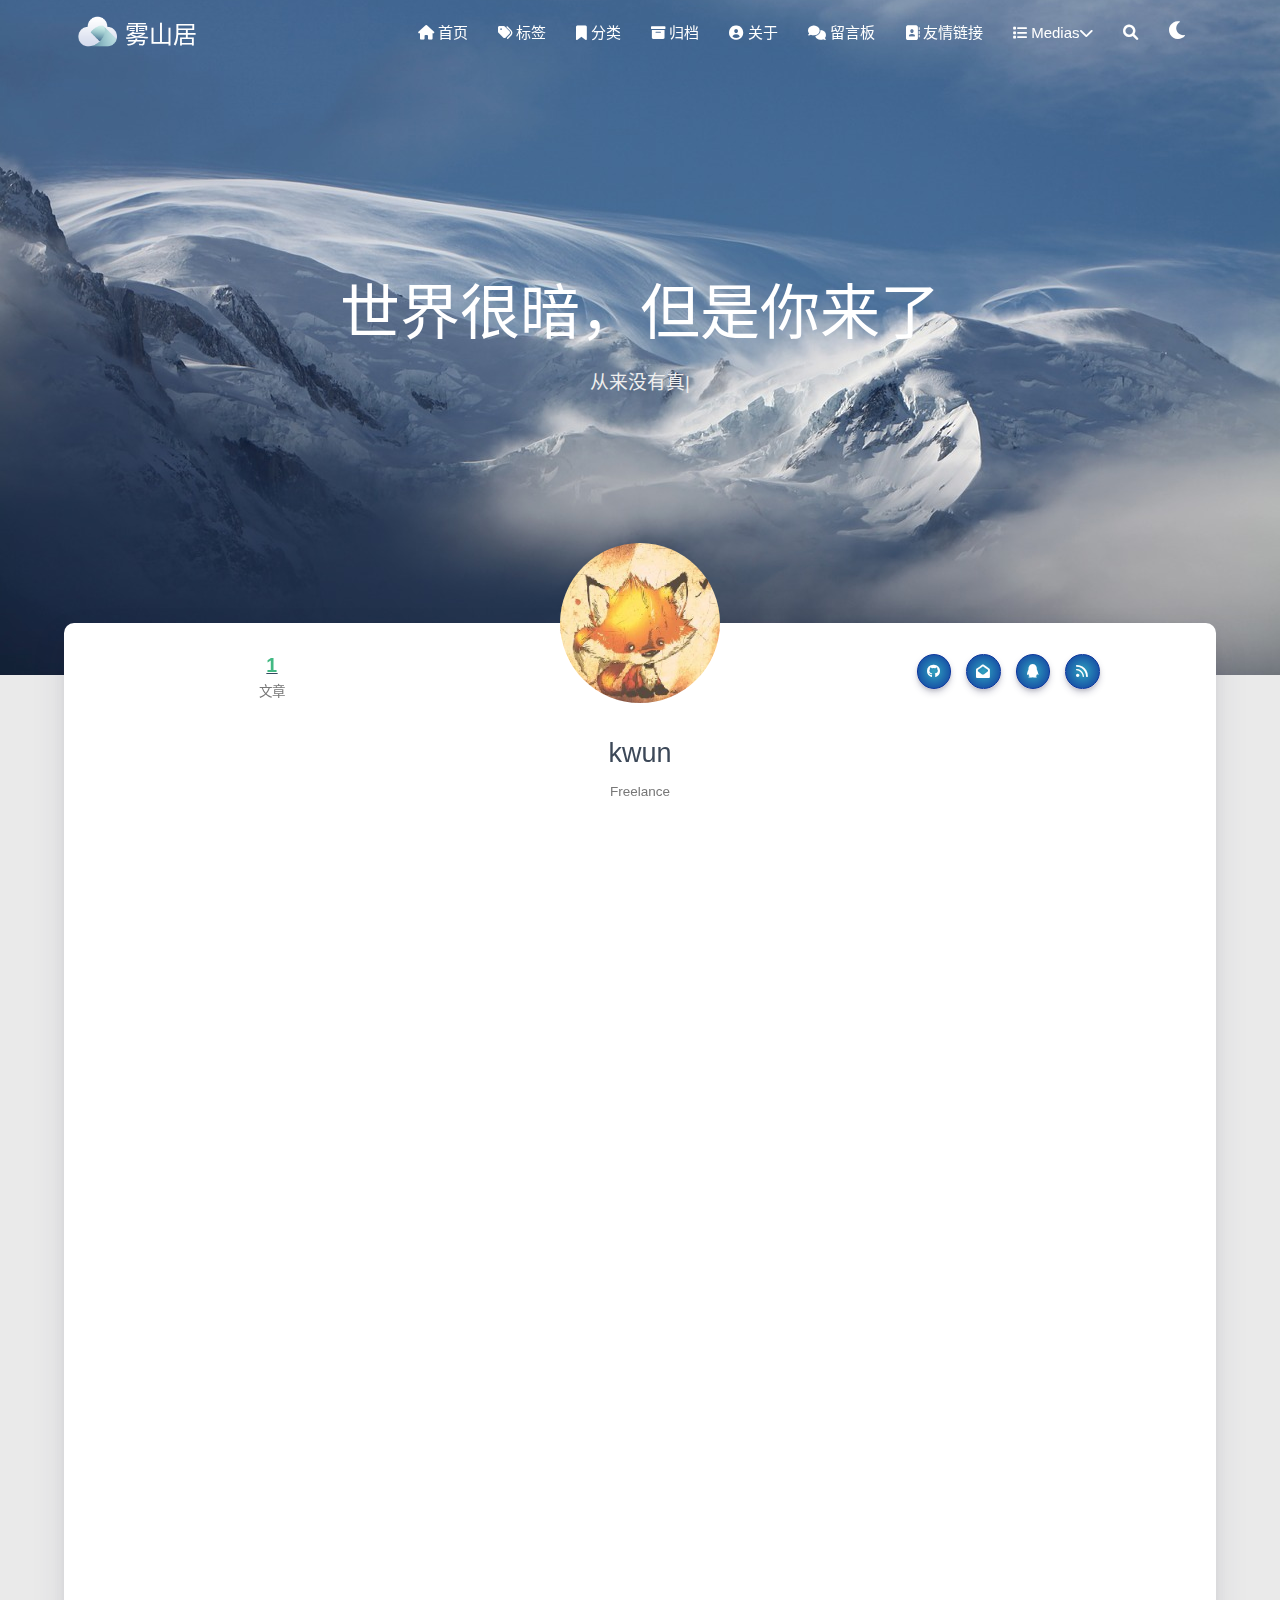
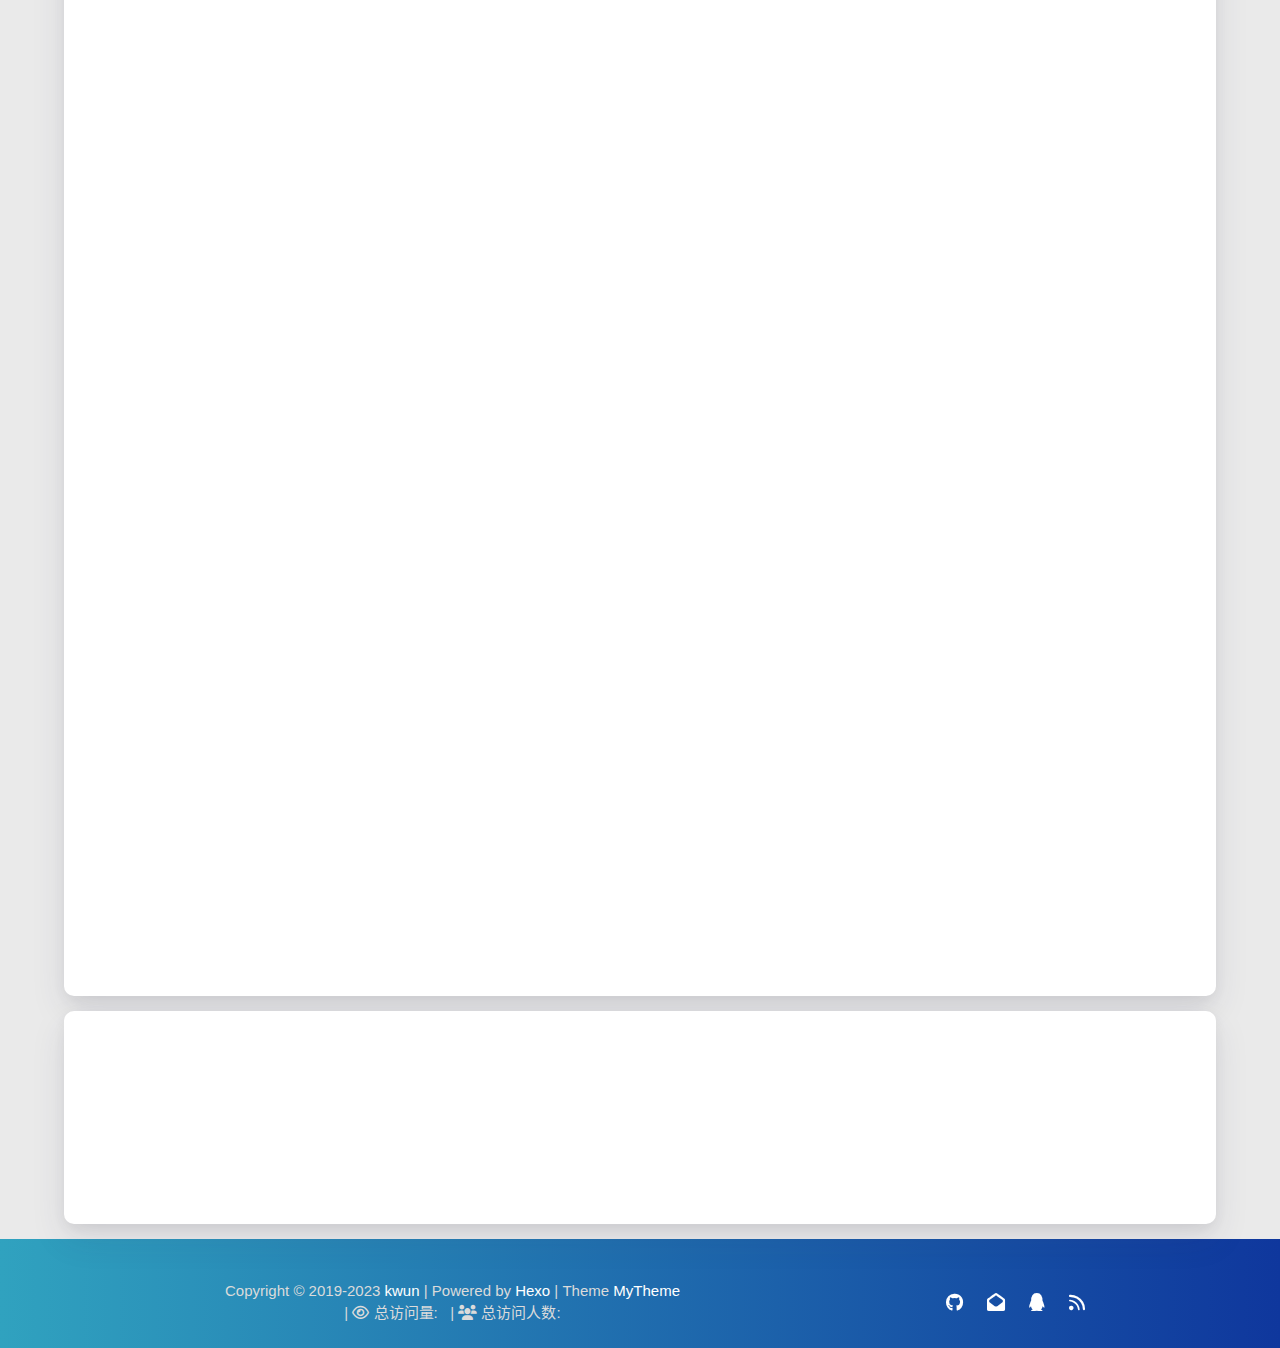
==== commit 12705220: "Site updated: 2023-03-11 15:14:47" ====
--- a/about/index.html
+++ b/about/index.html
@@ -1,4 +1,4 @@
-<!DOCTYPE HTML><html lang="zh-CN"><head><meta charset="utf-8"><meta name="keywords" content="关于, HTML,CSS,JavaScript,JQuery,java,linux等"><meta name="description" content="本网站是个人兴趣爱好，总结分享经验，记录生活点滴的平台，希望以后的学习旅途中，走出自己的风景。"><meta http-equiv="X-UA-Compatible" content="IE=edge"><meta name="viewport" content="width=device-width,initial-scale=1,user-scalable=no"><meta name="renderer" content="webkit|ie-stand|ie-comp"><meta name="mobile-web-app-capable" content="yes"><meta name="format-detection" content="telephone=no"><meta name="apple-mobile-web-app-capable" content="yes"><meta name="apple-mobile-web-app-status-bar-style" content="black-translucent"><meta name="referrer" content="no-referrer-when-downgrade"><title>关于 | 雾山居的博客</title><link rel="icon" type="image/png" href="/favicon.png"><link rel="stylesheet" href="/libs/awesome/css/all.min.css"><link rel="stylesheet" href="/libs/materialize/materialize.min.css"><link rel="stylesheet" href="/libs/aos/aos.css"><link rel="stylesheet" href="/libs/animate/animate.min.css"><link rel="stylesheet" href="/libs/lightGallery/css/lightgallery.min.css"><link rel="stylesheet" href="/css/matery.css"><link rel="stylesheet" href="/css/my.css"><link rel="stylesheet" href="/css/dark.css" media="none" onload='"all"!=media&&(media="all")'><link rel="stylesheet" href="/libs/tocbot/tocbot.css"><link rel="stylesheet" href="/css/post.css"><link rel="stylesheet" href="/css/reward.css"><script src="/libs/jquery/jquery-3.6.0.min.js"></script><meta name="generator" content="Hexo 6.3.0"><style>.github-emoji{position:relative;display:inline-block;width:1.2em;min-height:1.2em;overflow:hidden;vertical-align:top;color:transparent}.github-emoji>span{position:relative;z-index:10}.github-emoji .fancybox,.github-emoji img{margin:0!important;padding:0!important;border:none!important;outline:0!important;text-decoration:none!important;user-select:none!important;cursor:auto!important}.github-emoji img{height:1.2em!important;width:1.2em!important;position:absolute!important;left:50%!important;top:50%!important;transform:translate(-50%,-50%)!important;user-select:none!important;cursor:auto!important}.github-emoji-fallback{color:inherit}.github-emoji-fallback img{opacity:0!important}</style><link rel="alternate" href="/atom.xml" title="雾山居的博客" type="application/atom+xml"></head><body><header class="navbar-fixed"><nav id="headNav" class="bg-color nav-transparent"><div id="navContainer" class="nav-wrapper container"><div class="brand-logo"><a href="/" class="waves-effect waves-light"><img src="/medias/logo.png" class="logo-img" alt="LOGO"> <span class="logo-span">雾山居的博客</span></a></div><a href="#" data-target="mobile-nav" class="sidenav-trigger button-collapse"><i class="fas fa-bars"></i></a><ul class="right nav-menu"><li class="hide-on-med-and-down nav-item"><a href="/" class="waves-effect waves-light"><i class="fas fa-home" style="zoom:.6"></i> <span>首页</span></a></li><li class="hide-on-med-and-down nav-item"><a href="/tags" class="waves-effect waves-light"><i class="fas fa-tags" style="zoom:.6"></i> <span>标签</span></a></li><li class="hide-on-med-and-down nav-item"><a href="/categories" class="waves-effect waves-light"><i class="fas fa-bookmark" style="zoom:.6"></i> <span>分类</span></a></li><li class="hide-on-med-and-down nav-item"><a href="/archives" class="waves-effect waves-light"><i class="fas fa-archive" style="zoom:.6"></i> <span>归档</span></a></li><li class="hide-on-med-and-down nav-item"><a href="/about" class="waves-effect waves-light"><i class="fas fa-user-circle" style="zoom:.6"></i> <span>关于</span></a></li><li class="hide-on-med-and-down nav-item"><a href="/contact" class="waves-effect waves-light"><i class="fas fa-comments" style="zoom:.6"></i> <span>留言板</span></a></li><li class="hide-on-med-and-down nav-item"><a href="/friends" class="waves-effect waves-light"><i class="fas fa-address-book" style="zoom:.6"></i> <span>友情链接</span></a></li><li class="hide-on-med-and-down nav-item"><a href="" class="waves-effect waves-light"><i class="fas fa-list" style="zoom:.6"></i> <span>Medias</span><i class="fas fa-chevron-down" aria-hidden="true" style="zoom:.6"></i></a><ul class="sub-nav menus_item_child"><li><a href="/musics"><i class="fas fa-music" style="margin-top:-20px;zoom:.6"></i> <span>Musics</span></a></li><li><a href="/movies"><i class="fas fa-film" style="margin-top:-20px;zoom:.6"></i> <span>Movies</span></a></li><li><a href="/books"><i class="fas fa-book" style="margin-top:-20px;zoom:.6"></i> <span>Books</span></a></li><li><a href="/galleries"><i class="fas fa-image" style="margin-top:-20px;zoom:.6"></i> <span>Galleries</span></a></li></ul></li><li><a href="#searchModal" class="modal-trigger waves-effect waves-light"><i id="searchIcon" class="fas fa-search" title="搜索" style="zoom:.85"></i></a></li><li><a href="javascript:;" class="waves-effect waves-light" onclick="switchNightMode()" title="深色/浅色模式"><i id="sum-moon-icon" class="fas fa-sun" style="zoom:.85"></i></a></li></ul><div id="mobile-nav" class="side-nav sidenav"><div class="mobile-head bg-color"><img src="/medias/logo.png" class="logo-img circle responsive-img"><div class="logo-name">雾山居的博客</div><div class="logo-desc">本网站是个人兴趣爱好，总结分享经验，记录生活点滴的平台，希望以后的学习旅途中，走出自己的风景。</div></div><ul class="menu-list mobile-menu-list"><li class="m-nav-item"><a href="/" class="waves-effect waves-light"><i class="fa-fw fas fa-home"></i> 首页</a></li><li class="m-nav-item"><a href="/tags" class="waves-effect waves-light"><i class="fa-fw fas fa-tags"></i> 标签</a></li><li class="m-nav-item"><a href="/categories" class="waves-effect waves-light"><i class="fa-fw fas fa-bookmark"></i> 分类</a></li><li class="m-nav-item"><a href="/archives" class="waves-effect waves-light"><i class="fa-fw fas fa-archive"></i> 归档</a></li><li class="m-nav-item"><a href="/about" class="waves-effect waves-light"><i class="fa-fw fas fa-user-circle"></i> 关于</a></li><li class="m-nav-item"><a href="/contact" class="waves-effect waves-light"><i class="fa-fw fas fa-comments"></i> 留言板</a></li><li class="m-nav-item"><a href="/friends" class="waves-effect waves-light"><i class="fa-fw fas fa-address-book"></i> 友情链接</a></li><li class="m-nav-item"><a href="javascript:;"><i class="fa-fw fas fa-list"></i> Medias<span class="m-icon"><i class="fas fa-chevron-right"></i></span></a><ul><li><a href="/musics" style="margin-left:75px"><i class="fa fas fa-music" style="position:absolute;left:50px"></i> <span>Musics</span></a></li><li><a href="/movies" style="margin-left:75px"><i class="fa fas fa-film" style="position:absolute;left:50px"></i> <span>Movies</span></a></li><li><a href="/books" style="margin-left:75px"><i class="fa fas fa-book" style="position:absolute;left:50px"></i> <span>Books</span></a></li><li><a href="/galleries" style="margin-left:75px"><i class="fa fas fa-image" style="position:absolute;left:50px"></i> <span>Galleries</span></a></li></ul></li><li><div class="divider"></div></li><li><a href="https://github.com/blinkfox/hexo-theme-matery" class="waves-effect waves-light" target="_blank"><i class="fab fa-github-square fa-fw"></i> Fork Me</a></li></ul></div></div><style>.nav-transparent .github-corner{display:none!important}.github-corner{position:absolute;z-index:10;top:0;right:0;border:0;transform:scale(1.1)}.github-corner svg{color:#0f519d;fill:#fff;height:64px;width:64px}.github-corner:hover .octo-arm{animation:a .56s ease-in-out}.github-corner .octo-arm{animation:none}@keyframes a{0%,to{transform:rotate(0)}20%,60%{transform:rotate(-25deg)}40%,80%{transform:rotate(10deg)}}</style><a href="https://github.com/blinkfox/hexo-theme-matery" class="github-corner tooltipped hide-on-med-and-down" target="_blank" data-tooltip="Fork Me" data-position="left" data-delay="50"><svg viewBox="0 0 250 250" aria-hidden="true"><path d="M0 0 115 115 130 115 142 142 250 250 250 0Z"></path><path d="M128.3 109C113.8 99.7 119 89.6 119 89.6 122 82.7 120.5 78.6 120.5 78.6 119.2 72 123.4 76.3 123.4 76.3 127.3 80.9 125.5 87.3 125.5 87.3 122.9 97.6 130.6 101.9 134.4 103.2" fill="currentColor" style="transform-origin:130px 106px" class="octo-arm"></path><path d="M115 115C114.9 115.1 118.7 116.5 119.8 115.4L133.7 101.6C136.9 99.2 139.9 98.4 142.2 98.6 133.8 88 127.5 74.4 143.8 58 148.5 53.4 154 51.2 159.7 51 160.3 49.4 163.2 43.6 171.4 40.1 171.4 40.1 176.1 42.5 178.8 56.2 183.1 58.6 187.2 61.8 190.9 65.4 194.5 69 197.7 73.2 200.1 77.6 213.8 80.2 216.3 84.9 216.3 84.9 212.7 93.1 206.9 96 205.4 96.6 205.1 102.4 203 107.8 198.3 112.5 181.9 128.9 168.3 122.5 157.7 114.1 157.9 116.9 156.7 120.9 152.7 124.9L141 136.5C139.8 137.7 141.6 141.9 141.8 141.8Z" fill="currentColor" class="octo-body"></path></svg></a></nav></header><style>.about-cover{height:75vh}</style><div class="bg-cover pd-header about-cover"><div class="container"><div class="row"><div class="col s10 offset-s1 m8 offset-m2 l8 offset-l2"><div class="brand"><div class="title center-align">世界很暗，但是你来了</div><div class="description center-align"><span id="subtitle"></span><script src="/libs/typed/typed.js"></script><script>var typed=new Typed("#subtitle",{strings:["从来没有真正的绝境, 只有心灵的迷途","Never really desperate, only the lost of the soul"],startDelay:300,typeSpeed:100,loop:!0,backSpeed:50,showCursor:!0})</script></div></div></div></div><script>var bannerUrl="/medias/banner/"+(new Date).getDay()+".webp";$(".bg-cover").css("background-image","url("+bannerUrl+")")</script></div></div><main class="content"><div id="aboutme" class="container about-container"><div class="card"><div class="card-content"><div class="row"><div class="post-statis col l4 hide-on-med-and-down" data-aos="zoom-in-right"><div class="statis"><span class="count"><a href="/">1</a></span> <span class="name">文章</span></div></div><div class="col s12 m12 l4"><div class="profile center-align"><div class="avatar"><img src="/medias/avatar.jpg" alt="kwun" class="circle responsive-img avatar-img"></div><div class="author"><div class="post-statis hide-on-large-only" data-aos="zoom-in-right"><div class="statis"><span class="count"><a href="/">1</a></span> <span class="name">文章</span></div></div><div class="title">kwun</div><div class="career">Freelance</div><div class="social-link hide-on-large-only" data-aos="zoom-in-left"><a href="https://github.com/louiskwun" class="tooltipped" target="_blank" data-tooltip="访问我的GitHub" data-position="top" data-delay="50"><i class="fab fa-github"></i></a><a href="mailto:445352741@qq.com" class="tooltipped" target="_blank" data-tooltip="邮件联系我" data-position="top" data-delay="50"><i class="fas fa-envelope-open"></i></a><a href="tencent://AddContact/?fromId=50&fromSubId=1&subcmd=all&uin=445352741" class="tooltipped" target="_blank" data-tooltip="QQ联系我: 445352741" data-position="top" data-delay="50"><i class="fab fa-qq"></i></a><a href="/atom.xml" class="tooltipped" target="_blank" data-tooltip="RSS 订阅" data-position="top" data-delay="50"><i class="fas fa-rss"></i></a></div></div></div></div><div class="col l4 hide-on-med-and-down" data-aos="zoom-in-left"><div class="social-link"><a href="https://github.com/louiskwun" class="tooltipped" target="_blank" data-tooltip="访问我的GitHub" data-position="top" data-delay="50"><i class="fab fa-github"></i></a><a href="mailto:445352741@qq.com" class="tooltipped" target="_blank" data-tooltip="邮件联系我" data-position="top" data-delay="50"><i class="fas fa-envelope-open"></i></a><a href="tencent://AddContact/?fromId=50&fromSubId=1&subcmd=all&uin=445352741" class="tooltipped" target="_blank" data-tooltip="QQ联系我: 445352741" data-position="top" data-delay="50"><i class="fab fa-qq"></i></a><a href="/atom.xml" class="tooltipped" target="_blank" data-tooltip="RSS 订阅" data-position="top" data-delay="50"><i class="fas fa-rss"></i></a></div></div></div><div class="introduction center-align" data-aos="fade-up">If you wish to succeed, you should use persistence as your good friend, experience as your reference, prudence as your brother and hope as your sentry.</div><style>#categories-chart,#posts-chart,#tags-chart{width:100%;height:300px;margin:.5rem auto;padding:.5rem}</style><div id="postCharts" class="post-charts"><div class="title center-align" data-aos="zoom-in-up"><i class="far fa-bar-chart"></i> &nbsp;&nbsp;文章统计图</div><div class="row"><div class="chart col s12 m6 l4" data-aos="zoom-in-up"><div id="posts-chart"></div></div><div class="chart col s12 m6 l4" data-aos="zoom-in-up"><div id="categories-chart"></div></div><div class="chart col s12 m6 l4" data-aos="zoom-in-up"><div id="tags-chart"></div></div></div></div><script src="/libs/echarts/echarts.min.js"></script><script>let postsChart = echarts.init(document.getElementById('posts-chart'));
+<!DOCTYPE HTML><html lang="zh-CN"><head><meta charset="utf-8"><meta name="keywords" content="关于, HTML,CSS,JavaScript,JQuery,java,linux等"><meta name="description" content="本网站是个人兴趣爱好，总结分享经验，记录生活点滴的平台，希望以后的学习旅途中，走出自己的风景。"><meta http-equiv="X-UA-Compatible" content="IE=edge"><meta name="viewport" content="width=device-width,initial-scale=1,user-scalable=no"><meta name="renderer" content="webkit|ie-stand|ie-comp"><meta name="mobile-web-app-capable" content="yes"><meta name="format-detection" content="telephone=no"><meta name="apple-mobile-web-app-capable" content="yes"><meta name="apple-mobile-web-app-status-bar-style" content="black-translucent"><meta name="referrer" content="no-referrer-when-downgrade"><title>关于 | 雾山居</title><link rel="icon" type="image/png" href="/favicon.png"><link rel="stylesheet" href="/libs/awesome/css/all.min.css"><link rel="stylesheet" href="/libs/materialize/materialize.min.css"><link rel="stylesheet" href="/libs/aos/aos.css"><link rel="stylesheet" href="/libs/animate/animate.min.css"><link rel="stylesheet" href="/libs/lightGallery/css/lightgallery.min.css"><link rel="stylesheet" href="/css/matery.css"><link rel="stylesheet" href="/css/my.css"><link rel="stylesheet" href="/css/dark.css" media="none" onload='"all"!=media&&(media="all")'><link rel="stylesheet" href="/libs/tocbot/tocbot.css"><link rel="stylesheet" href="/css/post.css"><link rel="stylesheet" href="/css/reward.css"><script src="/libs/jquery/jquery-3.6.0.min.js"></script><meta name="generator" content="Hexo 6.3.0"><style>.github-emoji{position:relative;display:inline-block;width:1.2em;min-height:1.2em;overflow:hidden;vertical-align:top;color:transparent}.github-emoji>span{position:relative;z-index:10}.github-emoji .fancybox,.github-emoji img{margin:0!important;padding:0!important;border:none!important;outline:0!important;text-decoration:none!important;user-select:none!important;cursor:auto!important}.github-emoji img{height:1.2em!important;width:1.2em!important;position:absolute!important;left:50%!important;top:50%!important;transform:translate(-50%,-50%)!important;user-select:none!important;cursor:auto!important}.github-emoji-fallback{color:inherit}.github-emoji-fallback img{opacity:0!important}</style><link rel="alternate" href="/atom.xml" title="雾山居" type="application/atom+xml"></head><body><header class="navbar-fixed"><nav id="headNav" class="bg-color nav-transparent"><div id="navContainer" class="nav-wrapper container"><div class="brand-logo"><a href="/" class="waves-effect waves-light"><img src="/medias/logo.png" class="logo-img" alt="LOGO"> <span class="logo-span">雾山居</span></a></div><a href="#" data-target="mobile-nav" class="sidenav-trigger button-collapse"><i class="fas fa-bars"></i></a><ul class="right nav-menu"><li class="hide-on-med-and-down nav-item"><a href="/" class="waves-effect waves-light"><i class="fas fa-home" style="zoom:.6"></i> <span>首页</span></a></li><li class="hide-on-med-and-down nav-item"><a href="/tags" class="waves-effect waves-light"><i class="fas fa-tags" style="zoom:.6"></i> <span>标签</span></a></li><li class="hide-on-med-and-down nav-item"><a href="/categories" class="waves-effect waves-light"><i class="fas fa-bookmark" style="zoom:.6"></i> <span>分类</span></a></li><li class="hide-on-med-and-down nav-item"><a href="/archives" class="waves-effect waves-light"><i class="fas fa-archive" style="zoom:.6"></i> <span>归档</span></a></li><li class="hide-on-med-and-down nav-item"><a href="/about" class="waves-effect waves-light"><i class="fas fa-user-circle" style="zoom:.6"></i> <span>关于</span></a></li><li class="hide-on-med-and-down nav-item"><a href="/contact" class="waves-effect waves-light"><i class="fas fa-comments" style="zoom:.6"></i> <span>留言板</span></a></li><li class="hide-on-med-and-down nav-item"><a href="/friends" class="waves-effect waves-light"><i class="fas fa-address-book" style="zoom:.6"></i> <span>友情链接</span></a></li><li class="hide-on-med-and-down nav-item"><a href="" class="waves-effect waves-light"><i class="fas fa-list" style="zoom:.6"></i> <span>Medias</span><i class="fas fa-chevron-down" aria-hidden="true" style="zoom:.6"></i></a><ul class="sub-nav menus_item_child"><li><a href="/musics"><i class="fas fa-music" style="margin-top:-20px;zoom:.6"></i> <span>Musics</span></a></li><li><a href="/movies"><i class="fas fa-film" style="margin-top:-20px;zoom:.6"></i> <span>Movies</span></a></li><li><a href="/books"><i class="fas fa-book" style="margin-top:-20px;zoom:.6"></i> <span>Books</span></a></li><li><a href="/galleries"><i class="fas fa-image" style="margin-top:-20px;zoom:.6"></i> <span>Galleries</span></a></li></ul></li><li><a href="#searchModal" class="modal-trigger waves-effect waves-light"><i id="searchIcon" class="fas fa-search" title="搜索" style="zoom:.85"></i></a></li><li><a href="javascript:;" class="waves-effect waves-light" onclick="switchNightMode()" title="深色/浅色模式"><i id="sum-moon-icon" class="fas fa-sun" style="zoom:.85"></i></a></li></ul><div id="mobile-nav" class="side-nav sidenav"><div class="mobile-head bg-color"><img src="/medias/logo.png" class="logo-img circle responsive-img"><div class="logo-name">雾山居</div><div class="logo-desc">本网站是个人兴趣爱好，总结分享经验，记录生活点滴的平台，希望以后的学习旅途中，走出自己的风景。</div></div><ul class="menu-list mobile-menu-list"><li class="m-nav-item"><a href="/" class="waves-effect waves-light"><i class="fa-fw fas fa-home"></i> 首页</a></li><li class="m-nav-item"><a href="/tags" class="waves-effect waves-light"><i class="fa-fw fas fa-tags"></i> 标签</a></li><li class="m-nav-item"><a href="/categories" class="waves-effect waves-light"><i class="fa-fw fas fa-bookmark"></i> 分类</a></li><li class="m-nav-item"><a href="/archives" class="waves-effect waves-light"><i class="fa-fw fas fa-archive"></i> 归档</a></li><li class="m-nav-item"><a href="/about" class="waves-effect waves-light"><i class="fa-fw fas fa-user-circle"></i> 关于</a></li><li class="m-nav-item"><a href="/contact" class="waves-effect waves-light"><i class="fa-fw fas fa-comments"></i> 留言板</a></li><li class="m-nav-item"><a href="/friends" class="waves-effect waves-light"><i class="fa-fw fas fa-address-book"></i> 友情链接</a></li><li class="m-nav-item"><a href="javascript:;"><i class="fa-fw fas fa-list"></i> Medias<span class="m-icon"><i class="fas fa-chevron-right"></i></span></a><ul><li><a href="/musics" style="margin-left:75px"><i class="fa fas fa-music" style="position:absolute;left:50px"></i> <span>Musics</span></a></li><li><a href="/movies" style="margin-left:75px"><i class="fa fas fa-film" style="position:absolute;left:50px"></i> <span>Movies</span></a></li><li><a href="/books" style="margin-left:75px"><i class="fa fas fa-book" style="position:absolute;left:50px"></i> <span>Books</span></a></li><li><a href="/galleries" style="margin-left:75px"><i class="fa fas fa-image" style="position:absolute;left:50px"></i> <span>Galleries</span></a></li></ul></li><li><div class="divider"></div></li><li><a href="https://github.com/blinkfox/hexo-theme-matery" class="waves-effect waves-light" target="_blank"><i class="fab fa-github-square fa-fw"></i> Fork Me</a></li></ul></div></div><style>.nav-transparent .github-corner{display:none!important}.github-corner{position:absolute;z-index:10;top:0;right:0;border:0;transform:scale(1.1)}.github-corner svg{color:#0f519d;fill:#fff;height:64px;width:64px}.github-corner:hover .octo-arm{animation:a .56s ease-in-out}.github-corner .octo-arm{animation:none}@keyframes a{0%,to{transform:rotate(0)}20%,60%{transform:rotate(-25deg)}40%,80%{transform:rotate(10deg)}}</style><a href="https://github.com/blinkfox/hexo-theme-matery" class="github-corner tooltipped hide-on-med-and-down" target="_blank" data-tooltip="Fork Me" data-position="left" data-delay="50"><svg viewBox="0 0 250 250" aria-hidden="true"><path d="M0 0 115 115 130 115 142 142 250 250 250 0Z"></path><path d="M128.3 109C113.8 99.7 119 89.6 119 89.6 122 82.7 120.5 78.6 120.5 78.6 119.2 72 123.4 76.3 123.4 76.3 127.3 80.9 125.5 87.3 125.5 87.3 122.9 97.6 130.6 101.9 134.4 103.2" fill="currentColor" style="transform-origin:130px 106px" class="octo-arm"></path><path d="M115 115C114.9 115.1 118.7 116.5 119.8 115.4L133.7 101.6C136.9 99.2 139.9 98.4 142.2 98.6 133.8 88 127.5 74.4 143.8 58 148.5 53.4 154 51.2 159.7 51 160.3 49.4 163.2 43.6 171.4 40.1 171.4 40.1 176.1 42.5 178.8 56.2 183.1 58.6 187.2 61.8 190.9 65.4 194.5 69 197.7 73.2 200.1 77.6 213.8 80.2 216.3 84.9 216.3 84.9 212.7 93.1 206.9 96 205.4 96.6 205.1 102.4 203 107.8 198.3 112.5 181.9 128.9 168.3 122.5 157.7 114.1 157.9 116.9 156.7 120.9 152.7 124.9L141 136.5C139.8 137.7 141.6 141.9 141.8 141.8Z" fill="currentColor" class="octo-body"></path></svg></a></nav></header><style>.about-cover{height:75vh}</style><div class="bg-cover pd-header about-cover"><div class="container"><div class="row"><div class="col s10 offset-s1 m8 offset-m2 l8 offset-l2"><div class="brand"><div class="title center-align">世界很暗，但是你来了</div><div class="description center-align"><span id="subtitle"></span><script src="/libs/typed/typed.js"></script><script>var typed=new Typed("#subtitle",{strings:["从来没有真正的绝境, 只有心灵的迷途","Never really desperate, only the lost of the soul"],startDelay:300,typeSpeed:100,loop:!0,backSpeed:50,showCursor:!0})</script></div></div></div></div><script>var bannerUrl="/medias/banner/"+(new Date).getDay()+".webp";$(".bg-cover").css("background-image","url("+bannerUrl+")")</script></div></div><main class="content"><div id="aboutme" class="container about-container"><div class="card"><div class="card-content"><div class="row"><div class="post-statis col l4 hide-on-med-and-down" data-aos="zoom-in-right"><div class="statis"><span class="count"><a href="/">1</a></span> <span class="name">文章</span></div></div><div class="col s12 m12 l4"><div class="profile center-align"><div class="avatar"><img src="/medias/avatar.jpg" alt="kwun" class="circle responsive-img avatar-img"></div><div class="author"><div class="post-statis hide-on-large-only" data-aos="zoom-in-right"><div class="statis"><span class="count"><a href="/">1</a></span> <span class="name">文章</span></div></div><div class="title">kwun</div><div class="career">Freelance</div><div class="social-link hide-on-large-only" data-aos="zoom-in-left"><a href="https://github.com/louiskwun" class="tooltipped" target="_blank" data-tooltip="访问我的GitHub" data-position="top" data-delay="50"><i class="fab fa-github"></i></a><a href="mailto:445352741@qq.com" class="tooltipped" target="_blank" data-tooltip="邮件联系我" data-position="top" data-delay="50"><i class="fas fa-envelope-open"></i></a><a href="tencent://AddContact/?fromId=50&fromSubId=1&subcmd=all&uin=445352741" class="tooltipped" target="_blank" data-tooltip="QQ联系我: 445352741" data-position="top" data-delay="50"><i class="fab fa-qq"></i></a><a href="/atom.xml" class="tooltipped" target="_blank" data-tooltip="RSS 订阅" data-position="top" data-delay="50"><i class="fas fa-rss"></i></a></div></div></div></div><div class="col l4 hide-on-med-and-down" data-aos="zoom-in-left"><div class="social-link"><a href="https://github.com/louiskwun" class="tooltipped" target="_blank" data-tooltip="访问我的GitHub" data-position="top" data-delay="50"><i class="fab fa-github"></i></a><a href="mailto:445352741@qq.com" class="tooltipped" target="_blank" data-tooltip="邮件联系我" data-position="top" data-delay="50"><i class="fas fa-envelope-open"></i></a><a href="tencent://AddContact/?fromId=50&fromSubId=1&subcmd=all&uin=445352741" class="tooltipped" target="_blank" data-tooltip="QQ联系我: 445352741" data-position="top" data-delay="50"><i class="fab fa-qq"></i></a><a href="/atom.xml" class="tooltipped" target="_blank" data-tooltip="RSS 订阅" data-position="top" data-delay="50"><i class="fas fa-rss"></i></a></div></div></div><div class="introduction center-align" data-aos="fade-up">If you wish to succeed, you should use persistence as your good friend, experience as your reference, prudence as your brother and hope as your sentry.</div><style>#categories-chart,#posts-chart,#tags-chart{width:100%;height:300px;margin:.5rem auto;padding:.5rem}</style><div id="postCharts" class="post-charts"><div class="title center-align" data-aos="zoom-in-up"><i class="far fa-bar-chart"></i> &nbsp;&nbsp;文章统计图</div><div class="row"><div class="chart col s12 m6 l4" data-aos="zoom-in-up"><div id="posts-chart"></div></div><div class="chart col s12 m6 l4" data-aos="zoom-in-up"><div id="categories-chart"></div></div><div class="chart col s12 m6 l4" data-aos="zoom-in-up"><div id="tags-chart"></div></div></div></div><script src="/libs/echarts/echarts.min.js"></script><script>let postsChart = echarts.init(document.getElementById('posts-chart'));
     let categoriesChart = echarts.init(document.getElementById('categories-chart'));
     let tagsChart = echarts.init(document.getElementById('tags-chart'));
 
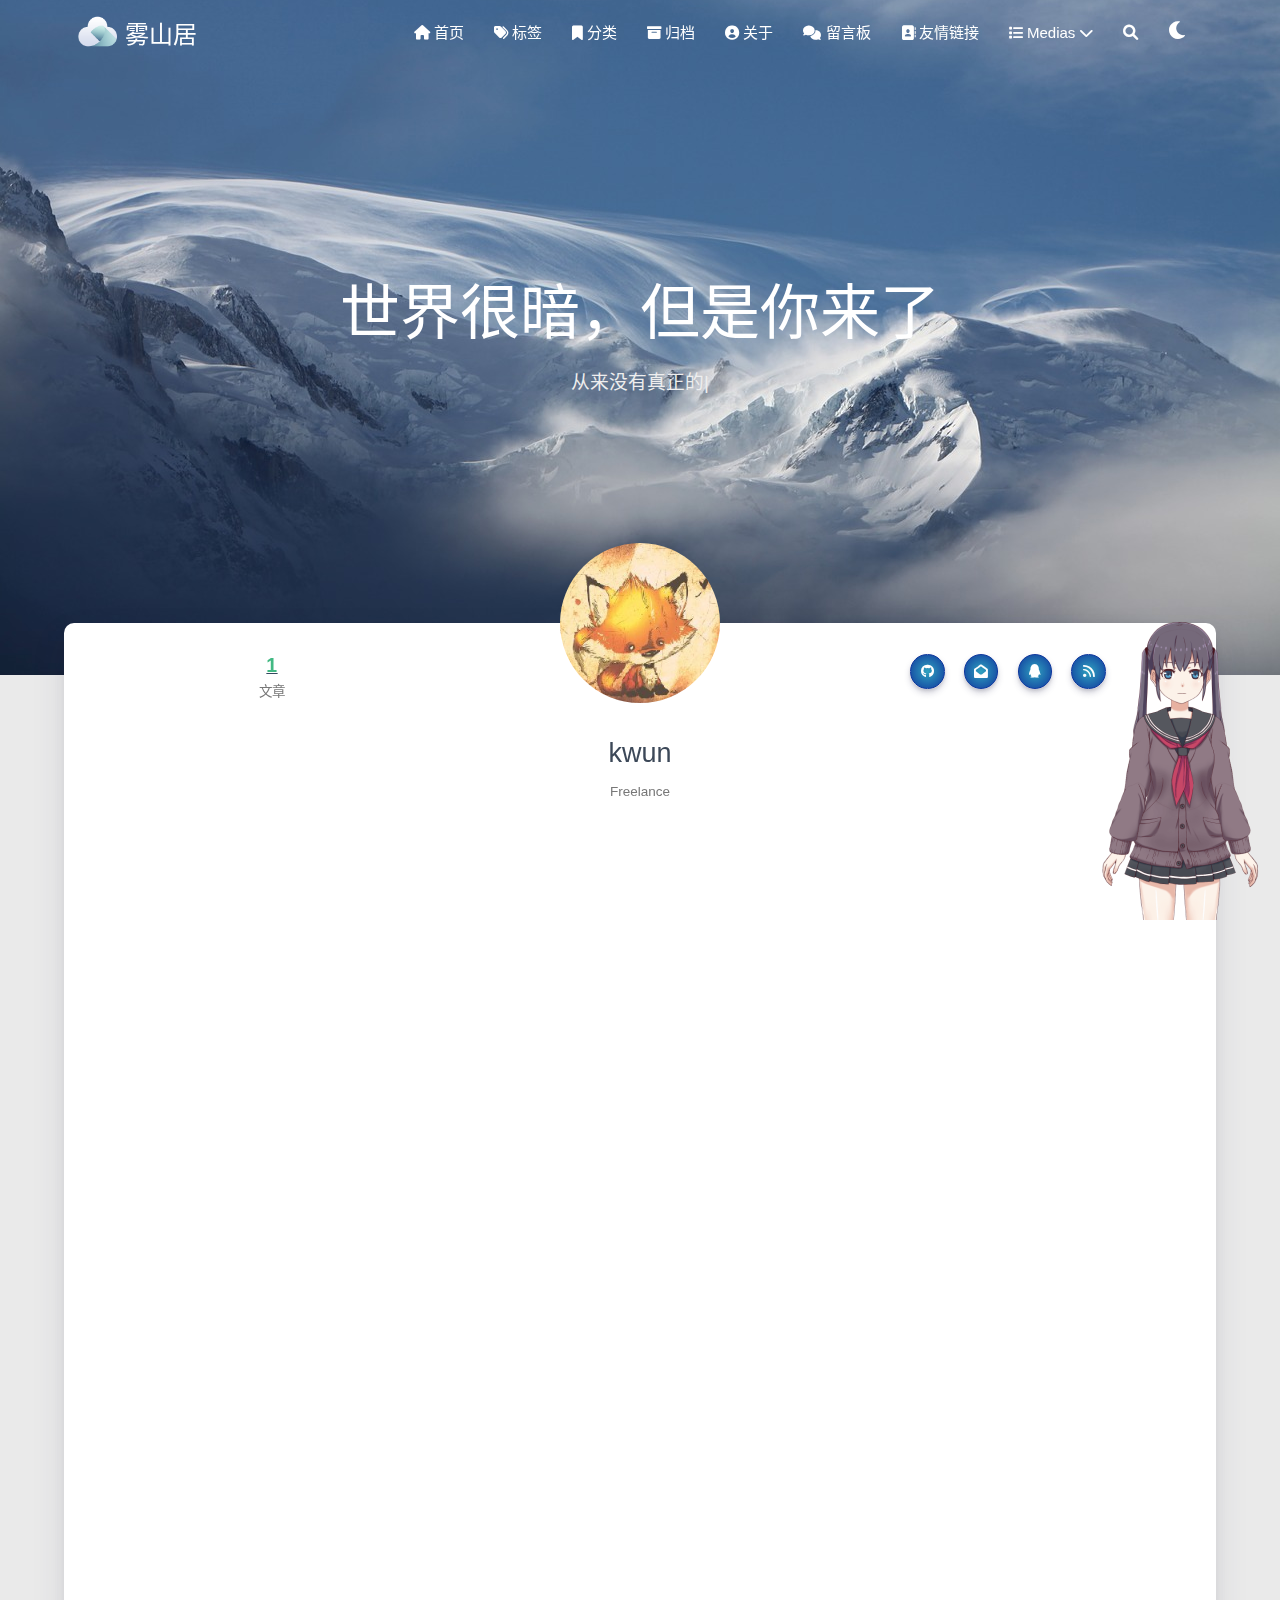
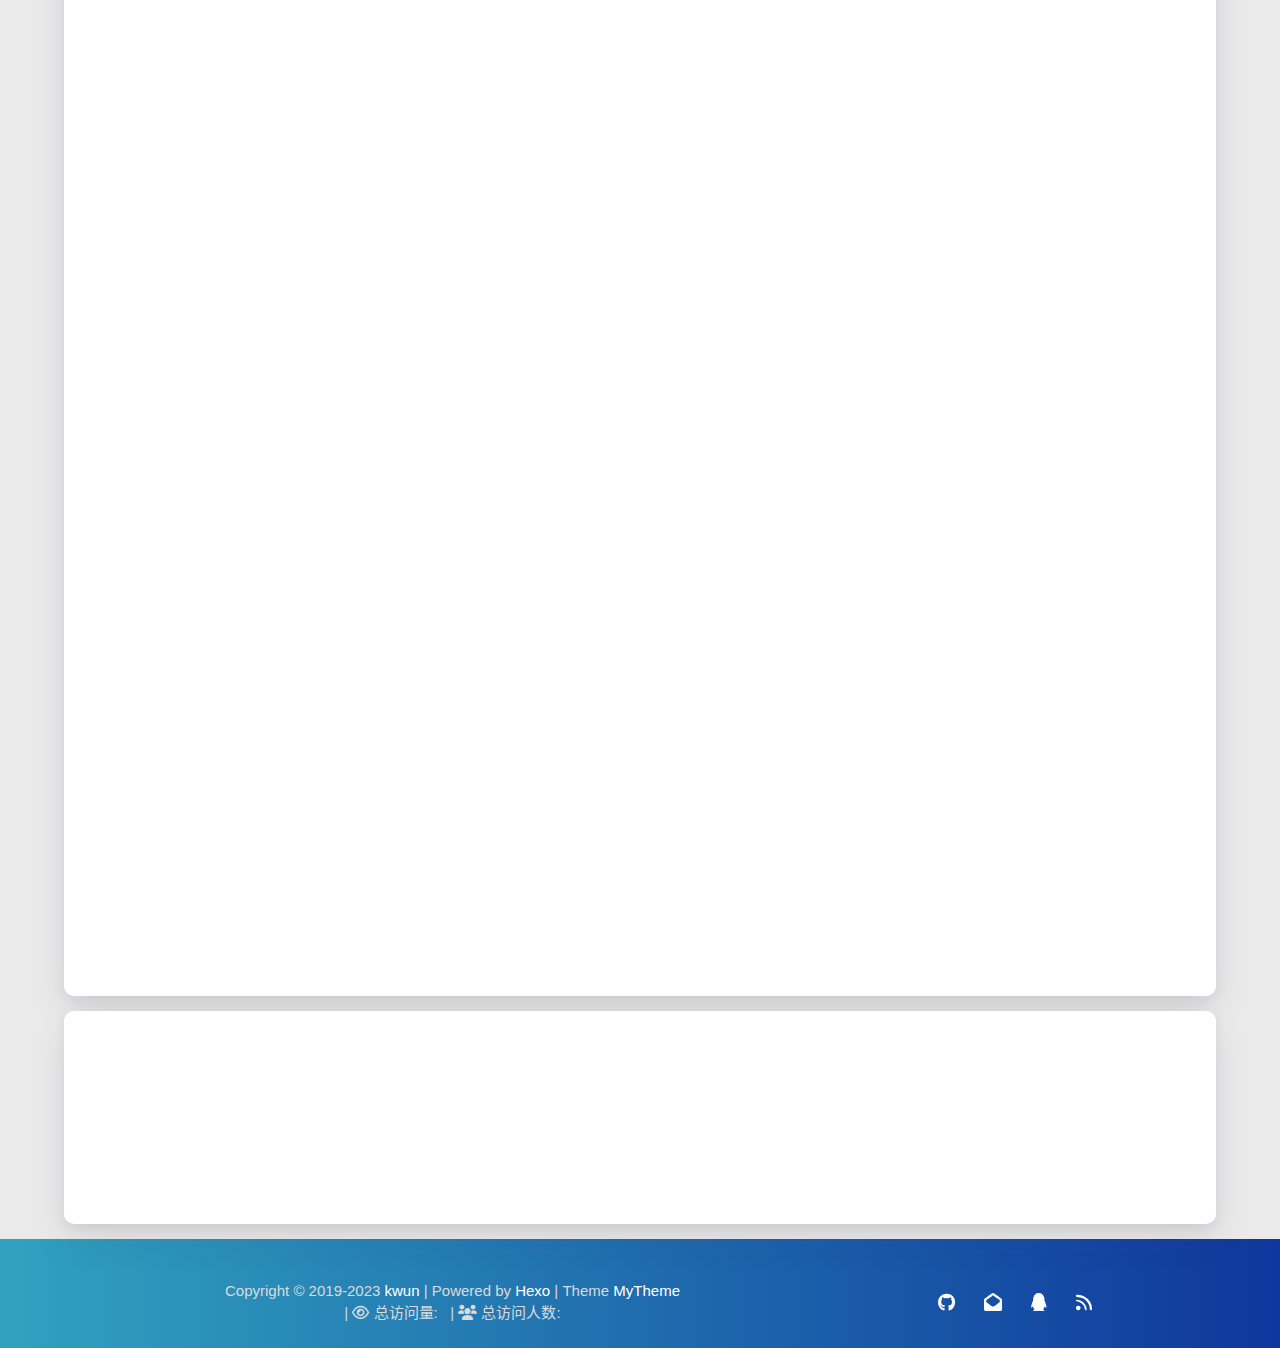
==== commit 75093c55: "Site updated: 2023-03-14 20:55:21" ====
--- a/about/index.html
+++ b/about/index.html
@@ -1,4 +1,651 @@
-<!DOCTYPE HTML><html lang="zh-CN"><head><meta charset="utf-8"><meta name="keywords" content="关于, HTML,CSS,JavaScript,JQuery,java,linux等"><meta name="description" content="本网站是个人兴趣爱好，总结分享经验，记录生活点滴的平台，希望以后的学习旅途中，走出自己的风景。"><meta http-equiv="X-UA-Compatible" content="IE=edge"><meta name="viewport" content="width=device-width,initial-scale=1,user-scalable=no"><meta name="renderer" content="webkit|ie-stand|ie-comp"><meta name="mobile-web-app-capable" content="yes"><meta name="format-detection" content="telephone=no"><meta name="apple-mobile-web-app-capable" content="yes"><meta name="apple-mobile-web-app-status-bar-style" content="black-translucent"><meta name="referrer" content="no-referrer-when-downgrade"><title>关于 | 雾山居</title><link rel="icon" type="image/png" href="/favicon.png"><link rel="stylesheet" href="/libs/awesome/css/all.min.css"><link rel="stylesheet" href="/libs/materialize/materialize.min.css"><link rel="stylesheet" href="/libs/aos/aos.css"><link rel="stylesheet" href="/libs/animate/animate.min.css"><link rel="stylesheet" href="/libs/lightGallery/css/lightgallery.min.css"><link rel="stylesheet" href="/css/matery.css"><link rel="stylesheet" href="/css/my.css"><link rel="stylesheet" href="/css/dark.css" media="none" onload='"all"!=media&&(media="all")'><link rel="stylesheet" href="/libs/tocbot/tocbot.css"><link rel="stylesheet" href="/css/post.css"><link rel="stylesheet" href="/css/reward.css"><script src="/libs/jquery/jquery-3.6.0.min.js"></script><meta name="generator" content="Hexo 6.3.0"><style>.github-emoji{position:relative;display:inline-block;width:1.2em;min-height:1.2em;overflow:hidden;vertical-align:top;color:transparent}.github-emoji>span{position:relative;z-index:10}.github-emoji .fancybox,.github-emoji img{margin:0!important;padding:0!important;border:none!important;outline:0!important;text-decoration:none!important;user-select:none!important;cursor:auto!important}.github-emoji img{height:1.2em!important;width:1.2em!important;position:absolute!important;left:50%!important;top:50%!important;transform:translate(-50%,-50%)!important;user-select:none!important;cursor:auto!important}.github-emoji-fallback{color:inherit}.github-emoji-fallback img{opacity:0!important}</style><link rel="alternate" href="/atom.xml" title="雾山居" type="application/atom+xml"></head><body><header class="navbar-fixed"><nav id="headNav" class="bg-color nav-transparent"><div id="navContainer" class="nav-wrapper container"><div class="brand-logo"><a href="/" class="waves-effect waves-light"><img src="/medias/logo.png" class="logo-img" alt="LOGO"> <span class="logo-span">雾山居</span></a></div><a href="#" data-target="mobile-nav" class="sidenav-trigger button-collapse"><i class="fas fa-bars"></i></a><ul class="right nav-menu"><li class="hide-on-med-and-down nav-item"><a href="/" class="waves-effect waves-light"><i class="fas fa-home" style="zoom:.6"></i> <span>首页</span></a></li><li class="hide-on-med-and-down nav-item"><a href="/tags" class="waves-effect waves-light"><i class="fas fa-tags" style="zoom:.6"></i> <span>标签</span></a></li><li class="hide-on-med-and-down nav-item"><a href="/categories" class="waves-effect waves-light"><i class="fas fa-bookmark" style="zoom:.6"></i> <span>分类</span></a></li><li class="hide-on-med-and-down nav-item"><a href="/archives" class="waves-effect waves-light"><i class="fas fa-archive" style="zoom:.6"></i> <span>归档</span></a></li><li class="hide-on-med-and-down nav-item"><a href="/about" class="waves-effect waves-light"><i class="fas fa-user-circle" style="zoom:.6"></i> <span>关于</span></a></li><li class="hide-on-med-and-down nav-item"><a href="/contact" class="waves-effect waves-light"><i class="fas fa-comments" style="zoom:.6"></i> <span>留言板</span></a></li><li class="hide-on-med-and-down nav-item"><a href="/friends" class="waves-effect waves-light"><i class="fas fa-address-book" style="zoom:.6"></i> <span>友情链接</span></a></li><li class="hide-on-med-and-down nav-item"><a href="" class="waves-effect waves-light"><i class="fas fa-list" style="zoom:.6"></i> <span>Medias</span><i class="fas fa-chevron-down" aria-hidden="true" style="zoom:.6"></i></a><ul class="sub-nav menus_item_child"><li><a href="/musics"><i class="fas fa-music" style="margin-top:-20px;zoom:.6"></i> <span>Musics</span></a></li><li><a href="/movies"><i class="fas fa-film" style="margin-top:-20px;zoom:.6"></i> <span>Movies</span></a></li><li><a href="/books"><i class="fas fa-book" style="margin-top:-20px;zoom:.6"></i> <span>Books</span></a></li><li><a href="/galleries"><i class="fas fa-image" style="margin-top:-20px;zoom:.6"></i> <span>Galleries</span></a></li></ul></li><li><a href="#searchModal" class="modal-trigger waves-effect waves-light"><i id="searchIcon" class="fas fa-search" title="搜索" style="zoom:.85"></i></a></li><li><a href="javascript:;" class="waves-effect waves-light" onclick="switchNightMode()" title="深色/浅色模式"><i id="sum-moon-icon" class="fas fa-sun" style="zoom:.85"></i></a></li></ul><div id="mobile-nav" class="side-nav sidenav"><div class="mobile-head bg-color"><img src="/medias/logo.png" class="logo-img circle responsive-img"><div class="logo-name">雾山居</div><div class="logo-desc">本网站是个人兴趣爱好，总结分享经验，记录生活点滴的平台，希望以后的学习旅途中，走出自己的风景。</div></div><ul class="menu-list mobile-menu-list"><li class="m-nav-item"><a href="/" class="waves-effect waves-light"><i class="fa-fw fas fa-home"></i> 首页</a></li><li class="m-nav-item"><a href="/tags" class="waves-effect waves-light"><i class="fa-fw fas fa-tags"></i> 标签</a></li><li class="m-nav-item"><a href="/categories" class="waves-effect waves-light"><i class="fa-fw fas fa-bookmark"></i> 分类</a></li><li class="m-nav-item"><a href="/archives" class="waves-effect waves-light"><i class="fa-fw fas fa-archive"></i> 归档</a></li><li class="m-nav-item"><a href="/about" class="waves-effect waves-light"><i class="fa-fw fas fa-user-circle"></i> 关于</a></li><li class="m-nav-item"><a href="/contact" class="waves-effect waves-light"><i class="fa-fw fas fa-comments"></i> 留言板</a></li><li class="m-nav-item"><a href="/friends" class="waves-effect waves-light"><i class="fa-fw fas fa-address-book"></i> 友情链接</a></li><li class="m-nav-item"><a href="javascript:;"><i class="fa-fw fas fa-list"></i> Medias<span class="m-icon"><i class="fas fa-chevron-right"></i></span></a><ul><li><a href="/musics" style="margin-left:75px"><i class="fa fas fa-music" style="position:absolute;left:50px"></i> <span>Musics</span></a></li><li><a href="/movies" style="margin-left:75px"><i class="fa fas fa-film" style="position:absolute;left:50px"></i> <span>Movies</span></a></li><li><a href="/books" style="margin-left:75px"><i class="fa fas fa-book" style="position:absolute;left:50px"></i> <span>Books</span></a></li><li><a href="/galleries" style="margin-left:75px"><i class="fa fas fa-image" style="position:absolute;left:50px"></i> <span>Galleries</span></a></li></ul></li><li><div class="divider"></div></li><li><a href="https://github.com/blinkfox/hexo-theme-matery" class="waves-effect waves-light" target="_blank"><i class="fab fa-github-square fa-fw"></i> Fork Me</a></li></ul></div></div><style>.nav-transparent .github-corner{display:none!important}.github-corner{position:absolute;z-index:10;top:0;right:0;border:0;transform:scale(1.1)}.github-corner svg{color:#0f519d;fill:#fff;height:64px;width:64px}.github-corner:hover .octo-arm{animation:a .56s ease-in-out}.github-corner .octo-arm{animation:none}@keyframes a{0%,to{transform:rotate(0)}20%,60%{transform:rotate(-25deg)}40%,80%{transform:rotate(10deg)}}</style><a href="https://github.com/blinkfox/hexo-theme-matery" class="github-corner tooltipped hide-on-med-and-down" target="_blank" data-tooltip="Fork Me" data-position="left" data-delay="50"><svg viewBox="0 0 250 250" aria-hidden="true"><path d="M0 0 115 115 130 115 142 142 250 250 250 0Z"></path><path d="M128.3 109C113.8 99.7 119 89.6 119 89.6 122 82.7 120.5 78.6 120.5 78.6 119.2 72 123.4 76.3 123.4 76.3 127.3 80.9 125.5 87.3 125.5 87.3 122.9 97.6 130.6 101.9 134.4 103.2" fill="currentColor" style="transform-origin:130px 106px" class="octo-arm"></path><path d="M115 115C114.9 115.1 118.7 116.5 119.8 115.4L133.7 101.6C136.9 99.2 139.9 98.4 142.2 98.6 133.8 88 127.5 74.4 143.8 58 148.5 53.4 154 51.2 159.7 51 160.3 49.4 163.2 43.6 171.4 40.1 171.4 40.1 176.1 42.5 178.8 56.2 183.1 58.6 187.2 61.8 190.9 65.4 194.5 69 197.7 73.2 200.1 77.6 213.8 80.2 216.3 84.9 216.3 84.9 212.7 93.1 206.9 96 205.4 96.6 205.1 102.4 203 107.8 198.3 112.5 181.9 128.9 168.3 122.5 157.7 114.1 157.9 116.9 156.7 120.9 152.7 124.9L141 136.5C139.8 137.7 141.6 141.9 141.8 141.8Z" fill="currentColor" class="octo-body"></path></svg></a></nav></header><style>.about-cover{height:75vh}</style><div class="bg-cover pd-header about-cover"><div class="container"><div class="row"><div class="col s10 offset-s1 m8 offset-m2 l8 offset-l2"><div class="brand"><div class="title center-align">世界很暗，但是你来了</div><div class="description center-align"><span id="subtitle"></span><script src="/libs/typed/typed.js"></script><script>var typed=new Typed("#subtitle",{strings:["从来没有真正的绝境, 只有心灵的迷途","Never really desperate, only the lost of the soul"],startDelay:300,typeSpeed:100,loop:!0,backSpeed:50,showCursor:!0})</script></div></div></div></div><script>var bannerUrl="/medias/banner/"+(new Date).getDay()+".webp";$(".bg-cover").css("background-image","url("+bannerUrl+")")</script></div></div><main class="content"><div id="aboutme" class="container about-container"><div class="card"><div class="card-content"><div class="row"><div class="post-statis col l4 hide-on-med-and-down" data-aos="zoom-in-right"><div class="statis"><span class="count"><a href="/">1</a></span> <span class="name">文章</span></div></div><div class="col s12 m12 l4"><div class="profile center-align"><div class="avatar"><img src="/medias/avatar.jpg" alt="kwun" class="circle responsive-img avatar-img"></div><div class="author"><div class="post-statis hide-on-large-only" data-aos="zoom-in-right"><div class="statis"><span class="count"><a href="/">1</a></span> <span class="name">文章</span></div></div><div class="title">kwun</div><div class="career">Freelance</div><div class="social-link hide-on-large-only" data-aos="zoom-in-left"><a href="https://github.com/louiskwun" class="tooltipped" target="_blank" data-tooltip="访问我的GitHub" data-position="top" data-delay="50"><i class="fab fa-github"></i></a><a href="mailto:445352741@qq.com" class="tooltipped" target="_blank" data-tooltip="邮件联系我" data-position="top" data-delay="50"><i class="fas fa-envelope-open"></i></a><a href="tencent://AddContact/?fromId=50&fromSubId=1&subcmd=all&uin=445352741" class="tooltipped" target="_blank" data-tooltip="QQ联系我: 445352741" data-position="top" data-delay="50"><i class="fab fa-qq"></i></a><a href="/atom.xml" class="tooltipped" target="_blank" data-tooltip="RSS 订阅" data-position="top" data-delay="50"><i class="fas fa-rss"></i></a></div></div></div></div><div class="col l4 hide-on-med-and-down" data-aos="zoom-in-left"><div class="social-link"><a href="https://github.com/louiskwun" class="tooltipped" target="_blank" data-tooltip="访问我的GitHub" data-position="top" data-delay="50"><i class="fab fa-github"></i></a><a href="mailto:445352741@qq.com" class="tooltipped" target="_blank" data-tooltip="邮件联系我" data-position="top" data-delay="50"><i class="fas fa-envelope-open"></i></a><a href="tencent://AddContact/?fromId=50&fromSubId=1&subcmd=all&uin=445352741" class="tooltipped" target="_blank" data-tooltip="QQ联系我: 445352741" data-position="top" data-delay="50"><i class="fab fa-qq"></i></a><a href="/atom.xml" class="tooltipped" target="_blank" data-tooltip="RSS 订阅" data-position="top" data-delay="50"><i class="fas fa-rss"></i></a></div></div></div><div class="introduction center-align" data-aos="fade-up">If you wish to succeed, you should use persistence as your good friend, experience as your reference, prudence as your brother and hope as your sentry.</div><style>#categories-chart,#posts-chart,#tags-chart{width:100%;height:300px;margin:.5rem auto;padding:.5rem}</style><div id="postCharts" class="post-charts"><div class="title center-align" data-aos="zoom-in-up"><i class="far fa-bar-chart"></i> &nbsp;&nbsp;文章统计图</div><div class="row"><div class="chart col s12 m6 l4" data-aos="zoom-in-up"><div id="posts-chart"></div></div><div class="chart col s12 m6 l4" data-aos="zoom-in-up"><div id="categories-chart"></div></div><div class="chart col s12 m6 l4" data-aos="zoom-in-up"><div id="tags-chart"></div></div></div></div><script src="/libs/echarts/echarts.min.js"></script><script>let postsChart = echarts.init(document.getElementById('posts-chart'));
+<!DOCTYPE HTML>
+<html lang="zh-CN">
+
+
+<head>
+    <meta charset="utf-8">
+    <meta name="keywords" content="关于, HTML,CSS,JavaScript,JQuery,java,linux等">
+    <meta name="description" content="本网站是个人兴趣爱好，总结分享经验，记录生活点滴的平台，希望以后的学习旅途中，走出自己的风景。">
+    <meta http-equiv="X-UA-Compatible" content="IE=edge">
+    <meta name="viewport" content="width=device-width, initial-scale=1.0, user-scalable=no">
+    <meta name="renderer" content="webkit|ie-stand|ie-comp">
+    <meta name="mobile-web-app-capable" content="yes">
+    <meta name="format-detection" content="telephone=no">
+    <meta name="apple-mobile-web-app-capable" content="yes">
+    <meta name="apple-mobile-web-app-status-bar-style" content="black-translucent">
+    <meta name="referrer" content="no-referrer-when-downgrade">
+    <!-- Global site tag (gtag.js) - Google Analytics -->
+
+
+    <title>关于 | 雾山居</title>
+    <link rel="icon" type="image/png" href="/favicon.png">
+    
+
+
+    <!-- bg-cover style     -->
+
+
+
+<link rel="stylesheet" type="text/css" href="/libs/awesome/css/all.min.css">
+<link rel="stylesheet" type="text/css" href="/libs/materialize/materialize.min.css">
+<link rel="stylesheet" type="text/css" href="/libs/aos/aos.css">
+<link rel="stylesheet" type="text/css" href="/libs/animate/animate.min.css">
+<link rel="stylesheet" type="text/css" href="/libs/lightGallery/css/lightgallery.min.css">
+<link rel="stylesheet" type="text/css" href="/css/matery.css">
+<link rel="stylesheet" type="text/css" href="/css/my.css">
+<link rel="stylesheet" type="text/css" href="/css/dark.css" media="none" onload="if(media!='all')media='all'">
+
+
+
+
+    <link rel="stylesheet" href="/libs/tocbot/tocbot.css">
+    <link rel="stylesheet" href="/css/post.css">
+
+
+
+
+    
+        <link rel="stylesheet" type="text/css" href="/css/reward.css">
+    
+
+
+
+    <script src="/libs/jquery/jquery-3.6.0.min.js"></script>
+
+<meta name="generator" content="Hexo 6.3.0">
+<style>.github-emoji { position: relative; display: inline-block; width: 1.2em; min-height: 1.2em; overflow: hidden; vertical-align: top; color: transparent; }  .github-emoji > span { position: relative; z-index: 10; }  .github-emoji img, .github-emoji .fancybox { margin: 0 !important; padding: 0 !important; border: none !important; outline: none !important; text-decoration: none !important; user-select: none !important; cursor: auto !important; }  .github-emoji img { height: 1.2em !important; width: 1.2em !important; position: absolute !important; left: 50% !important; top: 50% !important; transform: translate(-50%, -50%) !important; user-select: none !important; cursor: auto !important; } .github-emoji-fallback { color: inherit; } .github-emoji-fallback img { opacity: 0 !important; }</style>
+<link rel="alternate" href="/atom.xml" title="雾山居" type="application/atom+xml">
+</head>
+
+
+<body>
+    <header class="navbar-fixed">
+    <nav id="headNav" class="bg-color nav-transparent">
+        <div id="navContainer" class="nav-wrapper container">
+            <div class="brand-logo">
+                <a href="/" class="waves-effect waves-light">
+                    
+                    <img src="/medias/logo.png" class="logo-img" alt="LOGO">
+                    
+                    <span class="logo-span">雾山居</span>
+                </a>
+            </div>
+            
+
+<a href="#" data-target="mobile-nav" class="sidenav-trigger button-collapse"><i class="fas fa-bars"></i></a>
+<ul class="right nav-menu">
+  
+  <li class="hide-on-med-and-down nav-item">
+    
+    <a href="/" class="waves-effect waves-light">
+      
+      <i class="fas fa-home" style="zoom: 0.6;"></i>
+      
+      <span>首页</span>
+    </a>
+    
+  </li>
+  
+  <li class="hide-on-med-and-down nav-item">
+    
+    <a href="/tags" class="waves-effect waves-light">
+      
+      <i class="fas fa-tags" style="zoom: 0.6;"></i>
+      
+      <span>标签</span>
+    </a>
+    
+  </li>
+  
+  <li class="hide-on-med-and-down nav-item">
+    
+    <a href="/categories" class="waves-effect waves-light">
+      
+      <i class="fas fa-bookmark" style="zoom: 0.6;"></i>
+      
+      <span>分类</span>
+    </a>
+    
+  </li>
+  
+  <li class="hide-on-med-and-down nav-item">
+    
+    <a href="/archives" class="waves-effect waves-light">
+      
+      <i class="fas fa-archive" style="zoom: 0.6;"></i>
+      
+      <span>归档</span>
+    </a>
+    
+  </li>
+  
+  <li class="hide-on-med-and-down nav-item">
+    
+    <a href="/about" class="waves-effect waves-light">
+      
+      <i class="fas fa-user-circle" style="zoom: 0.6;"></i>
+      
+      <span>关于</span>
+    </a>
+    
+  </li>
+  
+  <li class="hide-on-med-and-down nav-item">
+    
+    <a href="/contact" class="waves-effect waves-light">
+      
+      <i class="fas fa-comments" style="zoom: 0.6;"></i>
+      
+      <span>留言板</span>
+    </a>
+    
+  </li>
+  
+  <li class="hide-on-med-and-down nav-item">
+    
+    <a href="/friends" class="waves-effect waves-light">
+      
+      <i class="fas fa-address-book" style="zoom: 0.6;"></i>
+      
+      <span>友情链接</span>
+    </a>
+    
+  </li>
+  
+  <li class="hide-on-med-and-down nav-item">
+    
+    <a href="" class="waves-effect waves-light">
+
+      
+      <i class="fas fa-list" style="zoom: 0.6;"></i>
+      
+      <span>Medias</span>
+      <i class="fas fa-chevron-down" aria-hidden="true" style="zoom: 0.6;"></i>
+    </a>
+    <ul class="sub-nav menus_item_child ">
+      
+      <li>
+        <a href="/musics">
+          
+          <i class="fas fa-music" style="margin-top: -20px; zoom: 0.6;"></i>
+          
+          <span>Musics</span>
+        </a>
+      </li>
+      
+      <li>
+        <a href="/movies">
+          
+          <i class="fas fa-film" style="margin-top: -20px; zoom: 0.6;"></i>
+          
+          <span>Movies</span>
+        </a>
+      </li>
+      
+      <li>
+        <a href="/books">
+          
+          <i class="fas fa-book" style="margin-top: -20px; zoom: 0.6;"></i>
+          
+          <span>Books</span>
+        </a>
+      </li>
+      
+      <li>
+        <a href="/galleries">
+          
+          <i class="fas fa-image" style="margin-top: -20px; zoom: 0.6;"></i>
+          
+          <span>Galleries</span>
+        </a>
+      </li>
+      
+    </ul>
+    
+  </li>
+  
+  <li>
+    <a href="#searchModal" class="modal-trigger waves-effect waves-light">
+      <i id="searchIcon" class="fas fa-search" title="搜索" style="zoom: 0.85;"></i>
+    </a>
+  </li>
+  <li>
+    <a href="javascript:;" class="waves-effect waves-light" onclick="switchNightMode()" title="深色/浅色模式" >
+      <i id="sum-moon-icon" class="fas fa-sun" style="zoom: 0.85;"></i>
+    </a>
+  </li>
+</ul>
+
+
+<div id="mobile-nav" class="side-nav sidenav">
+
+    <div class="mobile-head bg-color">
+        
+        <img src="/medias/logo.png" class="logo-img circle responsive-img">
+        
+        <div class="logo-name">雾山居</div>
+        <div class="logo-desc">
+            
+            本网站是个人兴趣爱好，总结分享经验，记录生活点滴的平台，希望以后的学习旅途中，走出自己的风景。
+            
+        </div>
+    </div>
+
+    <ul class="menu-list mobile-menu-list">
+        
+        <li class="m-nav-item">
+	  
+		<a href="/" class="waves-effect waves-light">
+			
+			    <i class="fa-fw fas fa-home"></i>
+			
+			首页
+		</a>
+          
+        </li>
+        
+        <li class="m-nav-item">
+	  
+		<a href="/tags" class="waves-effect waves-light">
+			
+			    <i class="fa-fw fas fa-tags"></i>
+			
+			标签
+		</a>
+          
+        </li>
+        
+        <li class="m-nav-item">
+	  
+		<a href="/categories" class="waves-effect waves-light">
+			
+			    <i class="fa-fw fas fa-bookmark"></i>
+			
+			分类
+		</a>
+          
+        </li>
+        
+        <li class="m-nav-item">
+	  
+		<a href="/archives" class="waves-effect waves-light">
+			
+			    <i class="fa-fw fas fa-archive"></i>
+			
+			归档
+		</a>
+          
+        </li>
+        
+        <li class="m-nav-item">
+	  
+		<a href="/about" class="waves-effect waves-light">
+			
+			    <i class="fa-fw fas fa-user-circle"></i>
+			
+			关于
+		</a>
+          
+        </li>
+        
+        <li class="m-nav-item">
+	  
+		<a href="/contact" class="waves-effect waves-light">
+			
+			    <i class="fa-fw fas fa-comments"></i>
+			
+			留言板
+		</a>
+          
+        </li>
+        
+        <li class="m-nav-item">
+	  
+		<a href="/friends" class="waves-effect waves-light">
+			
+			    <i class="fa-fw fas fa-address-book"></i>
+			
+			友情链接
+		</a>
+          
+        </li>
+        
+        <li class="m-nav-item">
+	  
+		<a href="javascript:;">
+			
+				<i class="fa-fw fas fa-list"></i>
+			
+			Medias
+			<span class="m-icon"><i class="fas fa-chevron-right"></i></span>
+		</a>
+            <ul  style="background:  ;" >
+              
+                <li>
+
+                  <a href="/musics " style="margin-left:75px">
+				  
+				   <i class="fa fas fa-music" style="position: absolute;left:50px" ></i>
+			      
+		          <span>Musics</span>
+                  </a>
+                </li>
+              
+                <li>
+
+                  <a href="/movies " style="margin-left:75px">
+				  
+				   <i class="fa fas fa-film" style="position: absolute;left:50px" ></i>
+			      
+		          <span>Movies</span>
+                  </a>
+                </li>
+              
+                <li>
+
+                  <a href="/books " style="margin-left:75px">
+				  
+				   <i class="fa fas fa-book" style="position: absolute;left:50px" ></i>
+			      
+		          <span>Books</span>
+                  </a>
+                </li>
+              
+                <li>
+
+                  <a href="/galleries " style="margin-left:75px">
+				  
+				   <i class="fa fas fa-image" style="position: absolute;left:50px" ></i>
+			      
+		          <span>Galleries</span>
+                  </a>
+                </li>
+              
+            </ul>
+          
+        </li>
+        
+        
+        <li><div class="divider"></div></li>
+        <li>
+            <a href="https://github.com/blinkfox/hexo-theme-matery" class="waves-effect waves-light" target="_blank">
+                <i class="fab fa-github-square fa-fw"></i>Fork Me
+            </a>
+        </li>
+        
+    </ul>
+</div>
+
+
+        </div>
+
+        
+            <style>
+    .nav-transparent .github-corner {
+        display: none !important;
+    }
+
+    .github-corner {
+        position: absolute;
+        z-index: 10;
+        top: 0;
+        right: 0;
+        border: 0;
+        transform: scale(1.1);
+    }
+
+    .github-corner svg {
+        color: #0f519d;
+        fill: #fff;
+        height: 64px;
+        width: 64px;
+    }
+
+    .github-corner:hover .octo-arm {
+        animation: a 0.56s ease-in-out;
+    }
+
+    .github-corner .octo-arm {
+        animation: none;
+    }
+
+    @keyframes a {
+        0%,
+        to {
+            transform: rotate(0);
+        }
+        20%,
+        60% {
+            transform: rotate(-25deg);
+        }
+        40%,
+        80% {
+            transform: rotate(10deg);
+        }
+    }
+</style>
+
+<a href="https://github.com/blinkfox/hexo-theme-matery" class="github-corner tooltipped hide-on-med-and-down" target="_blank"
+   data-tooltip="Fork Me" data-position="left" data-delay="50">
+    <svg viewBox="0 0 250 250" aria-hidden="true">
+        <path d="M0,0 L115,115 L130,115 L142,142 L250,250 L250,0 Z"></path>
+        <path d="M128.3,109.0 C113.8,99.7 119.0,89.6 119.0,89.6 C122.0,82.7 120.5,78.6 120.5,78.6 C119.2,72.0 123.4,76.3 123.4,76.3 C127.3,80.9 125.5,87.3 125.5,87.3 C122.9,97.6 130.6,101.9 134.4,103.2"
+              fill="currentColor" style="transform-origin: 130px 106px;" class="octo-arm"></path>
+        <path d="M115.0,115.0 C114.9,115.1 118.7,116.5 119.8,115.4 L133.7,101.6 C136.9,99.2 139.9,98.4 142.2,98.6 C133.8,88.0 127.5,74.4 143.8,58.0 C148.5,53.4 154.0,51.2 159.7,51.0 C160.3,49.4 163.2,43.6 171.4,40.1 C171.4,40.1 176.1,42.5 178.8,56.2 C183.1,58.6 187.2,61.8 190.9,65.4 C194.5,69.0 197.7,73.2 200.1,77.6 C213.8,80.2 216.3,84.9 216.3,84.9 C212.7,93.1 206.9,96.0 205.4,96.6 C205.1,102.4 203.0,107.8 198.3,112.5 C181.9,128.9 168.3,122.5 157.7,114.1 C157.9,116.9 156.7,120.9 152.7,124.9 L141.0,136.5 C139.8,137.7 141.6,141.9 141.8,141.8 Z"
+              fill="currentColor" class="octo-body"></path>
+    </svg>
+</a>
+        
+    </nav>
+
+</header>
+
+    <style type="text/css">
+    /* don't remove. */
+    .about-cover {
+        height: 75vh;
+    }
+</style>
+
+<div class="bg-cover pd-header about-cover">
+    <div class="container">
+    <div class="row">
+    <div class="col s10 offset-s1 m8 offset-m2 l8 offset-l2">
+        <div class="brand">
+            <div class="title center-align">
+                
+                世界很暗，但是你来了
+                
+            </div>
+
+            <div class="description center-align">
+                
+                <span id="subtitle"></span>
+                <script src="/libs/typed/typed.js"></script>
+                <script>
+                    var typed = new Typed("#subtitle", {
+                        strings: [ 
+                            
+                                "从来没有真正的绝境, 只有心灵的迷途",
+                            
+                                "Never really desperate, only the lost of the soul",
+                            
+                        ],
+                        startDelay: 300,
+                        typeSpeed: 100,
+                        loop: true,
+                        backSpeed: 50,
+                        showCursor: true
+                    });
+                </script>
+                
+            </div>
+        </div>
+    </div>
+</div>
+
+
+<script>
+    // 每天切换 banner 图.  Switch banner image every day.
+    var bannerUrl = "/medias/banner/" + new Date().getDay() + '.webp';
+    $('.bg-cover').css('background-image', 'url(' + bannerUrl + ')');
+</script>
+
+
+    </div>
+</div>
+
+<main class="content">
+
+    <div id="aboutme" class="container about-container">
+        <div class="card">
+            <div class="card-content">
+                <div class="row">
+                    <div class="post-statis col l4 hide-on-med-and-down" data-aos="zoom-in-right">
+                        
+<div class="statis">
+    <span class="count"><a href="/">1</a></span>
+    <span class="name">文章</span>
+</div>
+
+
+
+
+
+
+                    </div>
+                    <div class="col s12 m12 l4">
+                        <div class="profile center-align">
+                            <div class="avatar">
+                                <img src="/medias/avatar.jpg" alt="kwun"
+                                     class="circle responsive-img avatar-img">
+                            </div>
+                            <div class="author">
+                                <div class="post-statis hide-on-large-only" data-aos="zoom-in-right">
+                                    
+<div class="statis">
+    <span class="count"><a href="/">1</a></span>
+    <span class="name">文章</span>
+</div>
+
+
+
+
+
+
+                                </div>
+                                <div class="title">kwun</div>
+                                <div class="career">Freelance</div>
+                                <div class="social-link hide-on-large-only" data-aos="zoom-in-left">
+                                    
+    <a href="https://github.com/louiskwun" class="tooltipped" target="_blank" data-tooltip="访问我的GitHub" data-position="top" data-delay="50">
+        <i class="fab fa-github"></i>
+    </a>
+
+
+
+    <a href="mailto:445352741@qq.com" class="tooltipped" target="_blank" data-tooltip="邮件联系我" data-position="top" data-delay="50">
+        <i class="fas fa-envelope-open"></i>
+    </a>
+
+
+
+
+
+
+
+    <a href="tencent://AddContact/?fromId=50&fromSubId=1&subcmd=all&uin=445352741" class="tooltipped" target="_blank" data-tooltip="QQ联系我: 445352741" data-position="top" data-delay="50">
+        <i class="fab fa-qq"></i>
+    </a>
+
+
+
+
+
+
+
+    <a href="/atom.xml" class="tooltipped" target="_blank" data-tooltip="RSS 订阅" data-position="top" data-delay="50">
+        <i class="fas fa-rss"></i>
+    </a>
+
+
+                                </div>
+                            </div>
+                        </div>
+                    </div>
+                    <div class="col l4 hide-on-med-and-down" data-aos="zoom-in-left">
+                        <div class="social-link">
+                            
+    <a href="https://github.com/louiskwun" class="tooltipped" target="_blank" data-tooltip="访问我的GitHub" data-position="top" data-delay="50">
+        <i class="fab fa-github"></i>
+    </a>
+
+
+
+    <a href="mailto:445352741@qq.com" class="tooltipped" target="_blank" data-tooltip="邮件联系我" data-position="top" data-delay="50">
+        <i class="fas fa-envelope-open"></i>
+    </a>
+
+
+
+
+
+
+
+    <a href="tencent://AddContact/?fromId=50&fromSubId=1&subcmd=all&uin=445352741" class="tooltipped" target="_blank" data-tooltip="QQ联系我: 445352741" data-position="top" data-delay="50">
+        <i class="fab fa-qq"></i>
+    </a>
+
+
+
+
+
+
+
+    <a href="/atom.xml" class="tooltipped" target="_blank" data-tooltip="RSS 订阅" data-position="top" data-delay="50">
+        <i class="fas fa-rss"></i>
+    </a>
+
+
+                        </div>
+                    </div>
+                </div>
+
+                <div class="introduction center-align" data-aos="fade-up">If you wish to succeed, you should use persistence as your good friend, experience as your reference, prudence as your brother and hope as your sentry.</div>
+
+                <style type="text/css">
+    #posts-chart,
+    #categories-chart,
+    #tags-chart {
+        width: 100%;
+        height: 300px;
+        margin: 0.5rem auto;
+        padding: 0.5rem;
+    }
+</style>
+
+<div id="postCharts" class="post-charts">
+    <div class="title center-align" data-aos="zoom-in-up">
+        <i class="far fa-bar-chart"></i>&nbsp;&nbsp;文章统计图
+    </div>
+    <div class="row">
+        <div class="chart col s12 m6 l4" data-aos="zoom-in-up">
+            <div id="posts-chart"></div>
+        </div>
+
+        <div class="chart col s12 m6 l4" data-aos="zoom-in-up">
+            <div id="categories-chart"></div>
+        </div>
+
+        <div class="chart col s12 m6 l4" data-aos="zoom-in-up">
+            <div id="tags-chart"></div>
+        </div>
+    </div>
+</div>
+
+<script type="text/javascript" src="/libs/echarts/echarts.min.js"></script>
+<script>
+    let postsChart = echarts.init(document.getElementById('posts-chart'));
     let categoriesChart = echarts.init(document.getElementById('categories-chart'));
     let tagsChart = echarts.init(document.getElementById('tags-chart'));
 
@@ -130,11 +777,556 @@
     // render the charts
     postsChart.setOption(postsOption);
     categoriesChart.setOption(categoriesOption);
-    tagsChart.setOption(tagsOption);</script><div class="my-projects"><div class="title center-align" data-aos="zoom-in-up"><i class="fas fa-gift"></i> &nbsp;&nbsp;我的项目</div><div class="row"><div class="col s12 m6 l4" data-aos="fade-up"><div class="info center-align"><a href="https://github.com/louiskwun/louiskwun.github.io" class="icon" style="background:linear-gradient(to bottom right,#66bb6a 0,#81c784 100%)" target="_blank"><i class="fas fa-file-alt"></i></a><div class="info-title"><a href="https://github.com/louiskwun/louiskwun.github.io" target="_blank">hexo-theme-matery</a></div><div class="info-desc">This is a Hexo blog theme with &#39;Material Design&#39; and responsive design.</div></div></div><div class="col s12 m6 l4" data-aos="fade-up"><div class="info center-align"><a href="https://github.com/blinkfox/fenix" class="icon" style="background:linear-gradient(to bottom right,#f06292 0,#ef5350 100%)" target="_blank"><i class="fas fa-database"></i></a><div class="info-title"><a href="https://github.com/blinkfox/fenix" target="_blank">Fenix</a></div><div class="info-desc">这是 Spring Data JPA 复杂或动态 SQL 查询的扩展库。</div></div></div><div class="col s12 m6 l4" data-aos="fade-up"><div class="info center-align"><a href="https://github.com/blinkfox/typora-vue-theme" class="icon" style="background:linear-gradient(to bottom right,#29b6f6 0,#1e88e5 100%)" target="_blank"><i class="fas fa-file-alt"></i></a><div class="info-title"><a href="https://github.com/blinkfox/typora-vue-theme" target="_blank">typora-vue-theme</a></div><div class="info-desc">This is a typora theme inspired by Vue document style.</div></div></div></div></div><div class="my-skills"><div class="title center-align" data-aos="zoom-in-up"><i class="fas fa-wrench"></i> &nbsp;&nbsp;我的技能</div><div class="row"><div class="col s12 m6 l6" data-aos="fade-up"><div class="skillbar"><div class="skillbar-title" style="background:linear-gradient(to right,#f06 0,#f0c 100%);width:85%"><span>Java</span></div><div class="skill-bar-percent">85%</div></div></div><div class="col s12 m6 l6" data-aos="fade-up"><div class="skillbar"><div class="skillbar-title" style="background:linear-gradient(to right,#90f 0,#c6f 100%);width:80%"><span>JavaScript</span></div><div class="skill-bar-percent">80%</div></div></div><div class="col s12 m6 l6" data-aos="fade-up"><div class="skillbar"><div class="skillbar-title" style="background:linear-gradient(to right,#2196f3 0,#42a5f5 100%);width:80%"><span>HTML5</span></div><div class="skill-bar-percent">80%</div></div></div><div class="col s12 m6 l6" data-aos="fade-up"><div class="skillbar"><div class="skillbar-title" style="background:linear-gradient(to right,#00bcd4 0,#80deea 100%);width:70%"><span>CSS</span></div><div class="skill-bar-percent">70%</div></div></div><div class="col s12 m6 l6" data-aos="fade-up"><div class="skillbar"><div class="skillbar-title" style="background:linear-gradient(to right,#4caf50 0,#81c784 100%);width:90%"><span>SQL</span></div><div class="skill-bar-percent">90%</div></div></div><div class="col s12 m6 l6" data-aos="fade-up"><div class="skillbar"><div class="skillbar-title" style="background:linear-gradient(to right,#ffeb3b 0,#fff176 100%);width:75%"><span>程序设计</span></div><div class="skill-bar-percent">75%</div></div></div></div><div class="other-skills chip-container" data-aos="zoom-in-up"><div class="sub-title center-align"><i class="fa fa-book"></i>&nbsp;&nbsp;其他技能</div><div class="tag-chips center-align"></div></div></div><div id="myGallery" class="my-gallery"><div class="title center-align" data-aos="zoom-in-up"><i class="far fa-image"></i> &nbsp;&nbsp;相册</div><div class="row"><div class="photo col s12 m6 l4" data-aos="fade-up"><div class="img-item" data-src="/medias/featureimages/0.jpg"><img src="/medias/featureimages/0.jpg" class="responsive-img"></div></div><div class="photo col s12 m6 l4" data-aos="fade-up"><div class="img-item" data-src="/medias/featureimages/1.jpg"><img src="/medias/featureimages/1.jpg" class="responsive-img"></div></div><div class="photo col s12 m6 l4" data-aos="fade-up"><div class="img-item" data-src="/medias/featureimages/2.jpg"><img src="/medias/featureimages/2.jpg" class="responsive-img"></div></div></div></div><script>$(function () {
+    tagsChart.setOption(tagsOption);
+</script>
+
+
+                
+                
+<div class="my-projects">
+    <div class="title center-align" data-aos="zoom-in-up">
+        <i class="fas fa-gift"></i>&nbsp;&nbsp;我的项目
+    </div>
+    <div class="row">
+        
+        
+        <div class="col s12 m6 l4" data-aos="fade-up">
+            <div class="info center-align">
+                <a href="https://github.com/louiskwun/louiskwun.github.io" class="icon"
+                   style="background: linear-gradient(to bottom right, #66BB6A 0%, #81C784 100%)" target="_blank">
+                    <i class="fas fa-file-alt"></i>
+                </a>
+                <div class="info-title">
+                    <a href="https://github.com/louiskwun/louiskwun.github.io" target="_blank">hexo-theme-matery</a>
+                </div>
+                <div class="info-desc">This is a Hexo blog theme with &#39;Material Design&#39; and responsive design.</div>
+            </div>
+        </div>
+        
+        <div class="col s12 m6 l4" data-aos="fade-up">
+            <div class="info center-align">
+                <a href="https://github.com/blinkfox/fenix" class="icon"
+                   style="background: linear-gradient(to bottom right, #F06292 0%, #EF5350 100%)" target="_blank">
+                    <i class="fas fa-database"></i>
+                </a>
+                <div class="info-title">
+                    <a href="https://github.com/blinkfox/fenix" target="_blank">Fenix</a>
+                </div>
+                <div class="info-desc">这是 Spring Data JPA 复杂或动态 SQL 查询的扩展库。</div>
+            </div>
+        </div>
+        
+        <div class="col s12 m6 l4" data-aos="fade-up">
+            <div class="info center-align">
+                <a href="https://github.com/blinkfox/typora-vue-theme" class="icon"
+                   style="background: linear-gradient(to bottom right, #29B6F6 0%, #1E88E5 100%)" target="_blank">
+                    <i class="fas fa-file-alt"></i>
+                </a>
+                <div class="info-title">
+                    <a href="https://github.com/blinkfox/typora-vue-theme" target="_blank">typora-vue-theme</a>
+                </div>
+                <div class="info-desc">This is a typora theme inspired by Vue document style.</div>
+            </div>
+        </div>
+        
+        
+    </div>
+</div>
+
+                
+
+                
+                
+<div class="my-skills">
+    <div class="title center-align" data-aos="zoom-in-up">
+        <i class="fas fa-wrench"></i>&nbsp;&nbsp;我的技能
+    </div>
+    <div class="row">
+        
+        
+        
+        <div class="col s12 m6 l6" data-aos="fade-up">
+            <div class="skillbar">
+                <div class="skillbar-title"
+                     style="background: linear-gradient(to right, #FF0066 0%, #FF00CC 100%); width: 85%">
+                    <span>Java</span>
+                </div>
+                <div class="skill-bar-percent">85%</div>
+            </div>
+        </div>
+        
+        
+        <div class="col s12 m6 l6" data-aos="fade-up">
+            <div class="skillbar">
+                <div class="skillbar-title"
+                     style="background: linear-gradient(to right, #9900FF 0%, #CC66FF 100%); width: 80%">
+                    <span>JavaScript</span>
+                </div>
+                <div class="skill-bar-percent">80%</div>
+            </div>
+        </div>
+        
+        
+        <div class="col s12 m6 l6" data-aos="fade-up">
+            <div class="skillbar">
+                <div class="skillbar-title"
+                     style="background: linear-gradient(to right, #2196F3 0%, #42A5F5 100%); width: 80%">
+                    <span>HTML5</span>
+                </div>
+                <div class="skill-bar-percent">80%</div>
+            </div>
+        </div>
+        
+        
+        <div class="col s12 m6 l6" data-aos="fade-up">
+            <div class="skillbar">
+                <div class="skillbar-title"
+                     style="background: linear-gradient(to right, #00BCD4 0%, #80DEEA 100%); width: 70%">
+                    <span>CSS</span>
+                </div>
+                <div class="skill-bar-percent">70%</div>
+            </div>
+        </div>
+        
+        
+        <div class="col s12 m6 l6" data-aos="fade-up">
+            <div class="skillbar">
+                <div class="skillbar-title"
+                     style="background: linear-gradient(to right, #4CAF50 0%, #81C784 100%); width: 90%">
+                    <span>SQL</span>
+                </div>
+                <div class="skill-bar-percent">90%</div>
+            </div>
+        </div>
+        
+        
+        <div class="col s12 m6 l6" data-aos="fade-up">
+            <div class="skillbar">
+                <div class="skillbar-title"
+                     style="background: linear-gradient(to right, #FFEB3B 0%, #FFF176 100%); width: 75%">
+                    <span>程序设计</span>
+                </div>
+                <div class="skill-bar-percent">75%</div>
+            </div>
+        </div>
+        
+        
+    </div>
+
+    
+
+    
+    <div class="other-skills chip-container" data-aos="zoom-in-up">
+        <div class="sub-title center-align"><i class="fa fa-book"></i>&nbsp;&nbsp;其他技能</div>
+        <div class="tag-chips center-align">
+            
+        </div>
+    </div>
+    
+
+</div>
+
+                
+
+                
+                
+<div id="myGallery" class="my-gallery">
+    <div class="title center-align" data-aos="zoom-in-up">
+        <i class="far fa-image"></i>&nbsp;&nbsp;相册
+    </div>
+    <div class="row">
+        
+        
+        <div class="photo col s12 m6 l4" data-aos="fade-up">
+            <div class="img-item" data-src="/medias/featureimages/0.jpg">
+                <img src="/medias/featureimages/0.jpg" class="responsive-img">
+            </div>
+        </div>
+        
+        <div class="photo col s12 m6 l4" data-aos="fade-up">
+            <div class="img-item" data-src="/medias/featureimages/1.jpg">
+                <img src="/medias/featureimages/1.jpg" class="responsive-img">
+            </div>
+        </div>
+        
+        <div class="photo col s12 m6 l4" data-aos="fade-up">
+            <div class="img-item" data-src="/medias/featureimages/2.jpg">
+                <img src="/medias/featureimages/2.jpg" class="responsive-img">
+            </div>
+        </div>
+        
+        
+    </div>
+</div>
+
+<script>
+    $(function () {
         let animateClass = 'animated pulse';
         $('#myGallery .photo').hover(function () {
             $(this).addClass(animateClass);
         }, function () {
             $(this).removeClass(animateClass);
         });
-    });</script></div></div><div class="card"><div class="card-content"><div class="card-content article-card-content"><div class="title center-align" data-aos="zoom-in-up"><i class="fa fa-address-book"></i> &nbsp;&nbsp;个人简历</div><div id="articleContent" data-aos="fade-up"><p>待更新。。。。。</p></div></div></div></div></div></main><footer class="page-footer bg-color"><link rel="stylesheet" href="/libs/aplayer/APlayer.min.css"><style>.aplayer .aplayer-lrc p{display:none;font-size:12px;font-weight:700;line-height:16px!important}.aplayer .aplayer-lrc p.aplayer-lrc-current{display:none;font-size:15px;color:#42b983}.aplayer.aplayer-fixed.aplayer-narrow .aplayer-body{left:-66px!important}.aplayer.aplayer-fixed.aplayer-narrow .aplayer-body:hover{left:0!important}</style><div><div class="row"><meting-js class="col l8 offset-l2 m10 offset-m1 s12" server="netease" type="playlist" id="2464078995" fixed="true" autoplay theme="#42b983" loop order="random" preload="auto" volume="0.7" list-folded="true"></meting-js></div></div><script src="/libs/aplayer/APlayer.min.js"></script><script src="/libs/aplayer/Meting.min.js"></script><div class="container row center-align" style="margin-bottom:0!important"><div class="col s12 m8 l8 copy-right">Copyright&nbsp;&copy; <span id="year">2019-2023</span> <a href="/about" target="_blank">kwun</a> |&nbsp;Powered by&nbsp;<a href="https://hexo.io/" target="_blank">Hexo</a> |&nbsp;Theme&nbsp;<a href="https://github.com/louiskwun/louiskwun.github.io" target="_blank">MyTheme</a><br><span id="busuanzi_container_site_pv">&nbsp;|&nbsp;<i class="far fa-eye"></i>&nbsp;总访问量:&nbsp;<span id="busuanzi_value_site_pv" class="white-color"></span></span> <span id="busuanzi_container_site_uv">&nbsp;|&nbsp;<i class="fas fa-users"></i>&nbsp;总访问人数:&nbsp;<span id="busuanzi_value_site_uv" class="white-color"></span></span><br><br></div><div class="col s12 m4 l4 social-link social-statis"><a href="https://github.com/louiskwun" class="tooltipped" target="_blank" data-tooltip="访问我的GitHub" data-position="top" data-delay="50"><i class="fab fa-github"></i></a><a href="mailto:445352741@qq.com" class="tooltipped" target="_blank" data-tooltip="邮件联系我" data-position="top" data-delay="50"><i class="fas fa-envelope-open"></i></a><a href="tencent://AddContact/?fromId=50&fromSubId=1&subcmd=all&uin=445352741" class="tooltipped" target="_blank" data-tooltip="QQ联系我: 445352741" data-position="top" data-delay="50"><i class="fab fa-qq"></i></a><a href="/atom.xml" class="tooltipped" target="_blank" data-tooltip="RSS 订阅" data-position="top" data-delay="50"><i class="fas fa-rss"></i></a></div></div></footer><div class="progress-bar"></div><div id="searchModal" class="modal"><div class="modal-content"><div class="search-header"><span class="title"><i class="fas fa-search"></i> &nbsp;&nbsp;搜索</span> <input type="search" id="searchInput" name="s" placeholder="请输入搜索的关键字" class="search-input"></div><div id="searchResult"></div></div></div><script>$(function(){!function(t,a,s){"use strict";$.ajax({url:t,dataType:"xml",success:function(t){var e=$("entry",t).map(function(){return{title:$("title",this).text(),content:$("content",this).text(),url:$("url",this).text()}}).get(),r=document.getElementById(a),n=document.getElementById(s);r.addEventListener("input",function(){var f='<ul class="search-result-list">',m=this.value.trim().toLowerCase().split(/[\s\-]+/);n.innerHTML="",this.value.trim().length<=0||(e.forEach(function(t){var r=!0,n=t.title.trim().toLowerCase(),a=t.content.trim().replace(/<[^>]+>/g,"").toLowerCase(),e=t.url;e=0===e.indexOf("/")?t.url:"/"+e;var s=-1,i=-1,l=-1;if(""!==n&&""!==a&&m.forEach(function(t,e){s=n.indexOf(t),i=a.indexOf(t),s<0&&i<0?r=!1:(i<0&&(i=0),0===e&&(l=i))}),r){f+="<li><a href='"+e+"' class='search-result-title'>"+n+"</a>";var c=t.content.trim().replace(/<[^>]+>/g,"");if(0<=l){var u=l-20,o=l+80;u<0&&(u=0),0===u&&(o=100),o>c.length&&(o=c.length);var h=c.substr(u,o);m.forEach(function(t){var e=new RegExp(t,"gi");h=h.replace(e,'<em class="search-keyword">'+t+"</em>")}),f+='<p class="search-result">'+h+"...</p>"}f+="</li>"}}),f+="</ul>",n.innerHTML=f)})}})}("/search.xml","searchInput","searchResult")})</script><div class="stars-con"><div id="stars"></div><div id="stars2"></div><div id="stars3"></div></div><script>function switchNightMode(){$('<div class="Cuteen_DarkSky"><div class="Cuteen_DarkPlanet"></div></div>').appendTo($("body")),setTimeout(function(){$("body").hasClass("DarkMode")?($("body").removeClass("DarkMode"),localStorage.setItem("isDark","0"),$("#sum-moon-icon").removeClass("fa-sun").addClass("fa-moon")):($("body").addClass("DarkMode"),localStorage.setItem("isDark","1"),$("#sum-moon-icon").addClass("fa-sun").removeClass("fa-moon")),setTimeout(function(){$(".Cuteen_DarkSky").fadeOut(1e3,function(){$(this).remove()})},2e3)})}</script><div id="backTop" class="top-scroll"><a class="btn-floating btn-large waves-effect waves-light" href="#!"><i class="fas fa-arrow-up"></i></a></div><script src="/libs/materialize/materialize.min.js"></script><script src="/libs/masonry/masonry.pkgd.min.js"></script><script src="/libs/aos/aos.js"></script><script src="/libs/scrollprogress/scrollProgress.min.js"></script><script src="/libs/lightGallery/js/lightgallery-all.min.js"></script><script src="/js/matery.js"></script><script src="https://ssl.captcha.qq.com/TCaptcha.js"></script><script src="/libs/others/TencentCaptcha.js"></script><button id="TencentCaptcha" data-appid="xxxxxxxxxx" data-cbfn="callback" type="button" hidden></button><script>!function(){var t=document.createElement("script"),e=window.location.protocol.split(":")[0];t.src="https"===e?"https://zz.bdstatic.com/linksubmit/push.js":"http://push.zhanzhang.baidu.com/push.js";var s=document.getElementsByTagName("script")[0];s.parentNode.insertBefore(t,s)}()</script><script src="/libs/others/clicklove.js" async></script><script async src="/libs/others/busuanzi.pure.mini.js"></script><script src="/libs/instantpage/instantpage.js" type="module"></script><script src="/live2dw/lib/L2Dwidget.min.js?094cbace49a39548bed64abff5988b05"></script><script>L2Dwidget.init({pluginRootPath:"live2dw/",pluginJsPath:"lib/",pluginModelPath:"assets/",tagMode:!1,debug:!1,model:{jsonPath:"/live2dw/assets/haru02.model.json"},display:{position:"right",width:200,height:400},mobile:{show:!1},log:!1})</script></body></html>+    });
+</script>
+
+                
+                
+                
+                
+            </div>
+        </div>
+        <div class="card">
+            <div class="card-content">
+                <div class="card-content article-card-content">
+                    <div class="title center-align" data-aos="zoom-in-up">
+                        <i class="fa fa-address-book"></i>&nbsp;&nbsp;个人简历
+                     </div>
+                        <div id="articleContent" data-aos="fade-up">
+                            <p>待更新。。。。。</p>
+
+                        </div>
+                  </div>
+             </div>
+       </div>
+       
+    </div>
+</main>
+
+
+    <footer class="page-footer bg-color">
+    
+        <link rel="stylesheet" href="/libs/aplayer/APlayer.min.css">
+<style>
+    .aplayer .aplayer-lrc p {
+        
+        display: none;
+        
+        font-size: 12px;
+        font-weight: 700;
+        line-height: 16px !important;
+    }
+
+    .aplayer .aplayer-lrc p.aplayer-lrc-current {
+        
+        display: none;
+        
+        font-size: 15px;
+        color: #42b983;
+    }
+
+    
+    .aplayer.aplayer-fixed.aplayer-narrow .aplayer-body {
+        left: -66px !important;
+    }
+
+    .aplayer.aplayer-fixed.aplayer-narrow .aplayer-body:hover {
+        left: 0px !important;
+    }
+
+    
+</style>
+<div class="">
+    
+    <div class="row">
+        <meting-js class="col l8 offset-l2 m10 offset-m1 s12"
+                   server="netease"
+                   type="playlist"
+                   id="2464078995"
+                   fixed='true'
+                   autoplay='false'
+                   theme='#42b983'
+                   loop='all'
+                   order='random'
+                   preload='auto'
+                   volume='0.7'
+                   list-folded='true'
+        >
+        </meting-js>
+    </div>
+</div>
+
+<script src="/libs/aplayer/APlayer.min.js"></script>
+<script src="/libs/aplayer/Meting.min.js"></script>
+
+    
+
+    <div class="container row center-align"
+         style="margin-bottom: 0px !important;">
+        <div class="col s12 m8 l8 copy-right">
+            Copyright&nbsp;&copy;
+            
+                <span id="year">2019-2023</span>
+            
+            <a href="/about" target="_blank">kwun</a>
+            |&nbsp;Powered by&nbsp;<a href="https://hexo.io/" target="_blank">Hexo</a>
+            |&nbsp;Theme&nbsp;<a href="https://github.com/louiskwun/louiskwun.github.io" target="_blank">MyTheme</a>
+            
+            <br>
+            
+            
+            
+                
+            
+            
+                <span id="busuanzi_container_site_pv">
+                &nbsp;|&nbsp;<i class="far fa-eye"></i>&nbsp;总访问量:&nbsp;
+                    <span id="busuanzi_value_site_pv" class="white-color"></span>
+            </span>
+            
+            
+                <span id="busuanzi_container_site_uv">
+                &nbsp;|&nbsp;<i class="fas fa-users"></i>&nbsp;总访问人数:&nbsp;
+                    <span id="busuanzi_value_site_uv" class="white-color"></span>
+            </span>
+            
+            <br>
+
+            <!-- 运行天数提醒. -->
+            
+            <br>
+            
+        </div>
+        <div class="col s12 m4 l4 social-link social-statis">
+    <a href="https://github.com/louiskwun" class="tooltipped" target="_blank" data-tooltip="访问我的GitHub" data-position="top" data-delay="50">
+        <i class="fab fa-github"></i>
+    </a>
+
+
+
+    <a href="mailto:445352741@qq.com" class="tooltipped" target="_blank" data-tooltip="邮件联系我" data-position="top" data-delay="50">
+        <i class="fas fa-envelope-open"></i>
+    </a>
+
+
+
+
+
+
+
+    <a href="tencent://AddContact/?fromId=50&fromSubId=1&subcmd=all&uin=445352741" class="tooltipped" target="_blank" data-tooltip="QQ联系我: 445352741" data-position="top" data-delay="50">
+        <i class="fab fa-qq"></i>
+    </a>
+
+
+
+
+
+
+
+    <a href="/atom.xml" class="tooltipped" target="_blank" data-tooltip="RSS 订阅" data-position="top" data-delay="50">
+        <i class="fas fa-rss"></i>
+    </a>
+
+</div>
+    </div>
+</footer>
+
+<div class="progress-bar"></div>
+
+
+    <!-- 搜索遮罩框 -->
+<div id="searchModal" class="modal">
+    <div class="modal-content">
+        <div class="search-header">
+            <span class="title"><i class="fas fa-search"></i>&nbsp;&nbsp;搜索</span>
+            <input type="search" id="searchInput" name="s" placeholder="请输入搜索的关键字"
+                   class="search-input">
+        </div>
+        <div id="searchResult"></div>
+    </div>
+</div>
+
+<script type="text/javascript">
+$(function () {
+    var searchFunc = function (path, search_id, content_id) {
+        'use strict';
+        $.ajax({
+            url: path,
+            dataType: "xml",
+            success: function (xmlResponse) {
+                // get the contents from search data
+                var datas = $("entry", xmlResponse).map(function () {
+                    return {
+                        title: $("title", this).text(),
+                        content: $("content", this).text(),
+                        url: $("url", this).text()
+                    };
+                }).get();
+                var $input = document.getElementById(search_id);
+                var $resultContent = document.getElementById(content_id);
+                $input.addEventListener('input', function () {
+                    var str = '<ul class=\"search-result-list\">';
+                    var keywords = this.value.trim().toLowerCase().split(/[\s\-]+/);
+                    $resultContent.innerHTML = "";
+                    if (this.value.trim().length <= 0) {
+                        return;
+                    }
+                    // perform local searching
+                    datas.forEach(function (data) {
+                        var isMatch = true;
+                        var data_title = data.title.trim().toLowerCase();
+                        var data_content = data.content.trim().replace(/<[^>]+>/g, "").toLowerCase();
+                        var data_url = data.url;
+                        data_url = data_url.indexOf('/') === 0 ? data.url : '/' + data_url;
+                        var index_title = -1;
+                        var index_content = -1;
+                        var first_occur = -1;
+                        // only match artiles with not empty titles and contents
+                        if (data_title !== '' && data_content !== '') {
+                            keywords.forEach(function (keyword, i) {
+                                index_title = data_title.indexOf(keyword);
+                                index_content = data_content.indexOf(keyword);
+                                if (index_title < 0 && index_content < 0) {
+                                    isMatch = false;
+                                } else {
+                                    if (index_content < 0) {
+                                        index_content = 0;
+                                    }
+                                    if (i === 0) {
+                                        first_occur = index_content;
+                                    }
+                                }
+                            });
+                        }
+                        // show search results
+                        if (isMatch) {
+                            str += "<li><a href='" + data_url + "' class='search-result-title'>" + data_title + "</a>";
+                            var content = data.content.trim().replace(/<[^>]+>/g, "");
+                            if (first_occur >= 0) {
+                                // cut out 100 characters
+                                var start = first_occur - 20;
+                                var end = first_occur + 80;
+                                if (start < 0) {
+                                    start = 0;
+                                }
+                                if (start === 0) {
+                                    end = 100;
+                                }
+                                if (end > content.length) {
+                                    end = content.length;
+                                }
+                                var match_content = content.substr(start, end);
+                                // highlight all keywords
+                                keywords.forEach(function (keyword) {
+                                    var regS = new RegExp(keyword, "gi");
+                                    match_content = match_content.replace(regS, "<em class=\"search-keyword\">" + keyword + "</em>");
+                                });
+
+                                str += "<p class=\"search-result\">" + match_content + "...</p>"
+                            }
+                            str += "</li>";
+                        }
+                    });
+                    str += "</ul>";
+                    $resultContent.innerHTML = str;
+                });
+            }
+        });
+    };
+
+    searchFunc('/search.xml', 'searchInput', 'searchResult');
+});
+</script>
+
+    <!-- 白天和黑夜主题 -->
+<div class="stars-con">
+    <div id="stars"></div>
+    <div id="stars2"></div>
+    <div id="stars3"></div>  
+</div>
+
+<script>
+    function switchNightMode() {
+        $('<div class="Cuteen_DarkSky"><div class="Cuteen_DarkPlanet"></div></div>').appendTo($('body')),
+        setTimeout(function () {
+            $('body').hasClass('DarkMode') 
+            ? ($('body').removeClass('DarkMode'), localStorage.setItem('isDark', '0'), $('#sum-moon-icon').removeClass("fa-sun").addClass('fa-moon')) 
+            : ($('body').addClass('DarkMode'), localStorage.setItem('isDark', '1'), $('#sum-moon-icon').addClass("fa-sun").removeClass('fa-moon')),
+            
+            setTimeout(function () {
+            $('.Cuteen_DarkSky').fadeOut(1e3, function () {
+                $(this).remove()
+            })
+            }, 2e3)
+        })
+    }
+</script>
+
+    <!-- 回到顶部按钮 -->
+<div id="backTop" class="top-scroll">
+    <a class="btn-floating btn-large waves-effect waves-light" href="#!">
+        <i class="fas fa-arrow-up"></i>
+    </a>
+</div>
+
+
+    <script src="/libs/materialize/materialize.min.js"></script>
+    <script src="/libs/masonry/masonry.pkgd.min.js"></script>
+    <script src="/libs/aos/aos.js"></script>
+    <script src="/libs/scrollprogress/scrollProgress.min.js"></script>
+    <script src="/libs/lightGallery/js/lightgallery-all.min.js"></script>
+    <script src="/js/matery.js"></script>
+
+    
+
+    
+    
+    
+
+    <!-- 雪花特效 -->
+    
+
+    <!-- 鼠标星星特效 -->
+    
+
+     
+        <script src="https://ssl.captcha.qq.com/TCaptcha.js"></script>
+        <script src="/libs/others/TencentCaptcha.js"></script>
+        <button id="TencentCaptcha" data-appid="xxxxxxxxxx" data-cbfn="callback" type="button" hidden></button>
+    
+
+    <!-- Baidu Analytics -->
+
+    <!-- Baidu Push -->
+
+<script>
+    (function () {
+        var bp = document.createElement('script');
+        var curProtocol = window.location.protocol.split(':')[0];
+        if (curProtocol === 'https') {
+            bp.src = 'https://zz.bdstatic.com/linksubmit/push.js';
+        } else {
+            bp.src = 'http://push.zhanzhang.baidu.com/push.js';
+        }
+        var s = document.getElementsByTagName("script")[0];
+        s.parentNode.insertBefore(bp, s);
+    })();
+</script>
+
+    
+    <script src="/libs/others/clicklove.js" async="async"></script>
+    
+    
+    <script async src="/libs/others/busuanzi.pure.mini.js"></script>
+    
+
+    
+
+    
+
+    <!--腾讯兔小巢-->
+    
+    
+
+    
+
+    
+
+    
+    <script src="/libs/instantpage/instantpage.js" type="module"></script>
+    
+
+<script src="/live2dw/lib/L2Dwidget.min.js?094cbace49a39548bed64abff5988b05"></script><script>L2Dwidget.init({"pluginRootPath":"live2dw/","pluginJsPath":"lib/","pluginModelPath":"assets/","tagMode":false,"debug":false,"model":{"jsonPath":"/live2dw/assets/haru02.model.json"},"display":{"position":"right","width":200,"height":400},"mobile":{"show":false},"log":false});</script></body>
+
+</html>
--- a/css/matery.css
+++ b/css/matery.css
@@ -1 +1,2296 @@
-@media only screen and (max-width:601px){.container{width:95%}}@media only screen and (min-width:600px) and (max-width:992px){.container{width:90%}}@media only screen and (min-width:993px){.container{width:90%;max-width:1125px}.head-container{position:absolute;padding:0 30px;width:100%}.post-container{width:90%;margin:0 auto;max-width:1250px}}body{background-color:#eaeaea;margin:0;color:#34495e;overflow-x:hidden;overflow-y:auto}h1{margin:48px 0 22px -5px;font-size:2rem;font-weight:700;line-height:2rem}h2{margin:42px 0 18px -5px;font-size:1.8rem;font-weight:700;line-height:1.8rem}h3{margin:38px 0 15px -4px;font-size:1.6rem;font-weight:700;line-height:1.7rem}h4{margin:32px 0 12px -4px;font-size:1.45rem;font-weight:700;line-height:1.45rem}h5{margin:28px 0 8px -4px;font-size:1.2rem;font-weight:700;line-height:1.2rem}h6{margin:22px 0 4px -4px;font-size:1.1rem;line-height:1.1rem}p{font-size:1rem;line-height:1.5rem}hr{margin:20px 0;border:0;border-top:1px solid #ccc}blockquote{border-left:5px solid #42b983;padding:1rem .8rem .2rem .8rem;color:#666;background-color:rgba(66,185,131,.1)}pre{padding:2rem 1rem 1rem 3rem!important;border-radius:.35rem;tab-size:4}.code-area::after{content:" ";position:absolute;border-radius:50%;background:#ff5f56;width:12px;height:12px;top:0;left:12px;margin-top:12px;-webkit-box-shadow:20px 0 #ffbd2e,40px 0 #27c93f;box-shadow:20px 0 #ffbd2e,40px 0 #27c93f}code{padding:1px 5px;top:13px!important;font-family:Inconsolata,Monaco,Consolas,'Courier New',Courier,monospace;font-size:.91rem;color:#e96900;background-color:#f8f8f8;border-radius:2px}.code_copy{position:absolute;top:.7rem;right:25px;z-index:1;filter:invert(50%);cursor:pointer}.codecopy_notice{position:absolute;top:.7rem;right:6px;z-index:1;filter:invert(50%);opacity:0}.code_lang{position:absolute;top:1.2rem;right:46px;line-height:0;font-weight:700;font-family:Consolas,Monaco,'Andale Mono','Ubuntu Mono',monospace;z-index:1;filter:invert(50%);cursor:pointer}.code-expand{position:absolute;top:4px;right:0;filter:invert(50%);padding:7px;z-index:999!important;cursor:pointer;transition:all .3s;transform:rotate(0)}.code-closed .code-expand{transform:rotate(-180deg)!important;transition:all .3s}.code-closed pre::before{height:0}pre code{padding:0;color:#e8eaf6;background-color:#272822}kbd{margin:0 3px;padding:3px 5px;border-radius:3px;border:1px solid #b4b4b4;box-shadow:0 1px 3px rgba(0,0,0,.25),0 2px 1px 0 rgba(255,255,255,.6) inset;font-family:Consolas,Monaco,'Andale Mono','Ubuntu Mono',monospace;font-size:.9rem;font-weight:600;background-color:#f8f8f8;color:#34495e;line-height:1.8rem;white-space:nowrap}b,strong{font-weight:700}dfn{font-style:italic}small{font-size:85%}cite{font-style:normal}mark{background-color:#fcf8e3;padding:.2em}.card{border-radius:10px;box-shadow:0 15px 35px rgba(50,50,93,.1),0 5px 15px rgba(0,0,0,.07)!important}.card .card-image img{border-radius:8px 8px 0 0;object-fit:cover}.container .row{margin-bottom:0}.bg-color{background-image:linear-gradient(to right,#30a2bf 0,#0f379d 100%)}.text-color{color:#0f379d!important}.white-color{color:#fff}.progress-bar{height:4px;position:fixed;bottom:0;z-index:300;background:linear-gradient(to right,#30a2bf 0,#0f379d 100%);opacity:.8}.sidenav-overlay{z-index:500}.pd-header{margin-top:-64px}header .side-nav{width:240px;z-index:999;box-shadow:0 2px 5px 0 rgba(0,0,0,.16),0 7px 10px 0 rgba(0,0,0,.12)}nav{box-shadow:0 2px 5px 0 rgba(0,0,0,.16),0 7px 10px 0 rgba(0,0,0,.12)}header .nav-transparent{background-color:transparent!important;background-image:none;box-shadow:none}header nav .brand-span{font-size:1.45rem}header .brand-logo .logo-img{height:45px;vertical-align:middle;padding-bottom:6px}header .brand-logo .logo-span{font-size:1.6rem}header .brand-logo .waves-effect{vertical-align:top}header .button-collapse i{font-size:1.5rem}header .side-nav .mobile-head{padding:0 15px}header .side-nav .mobile-head img{margin-top:30px;width:75px;height:75px}header .side-nav .mobile-head .logo-name{margin-top:-30px;padding-left:10px;font-size:1.5rem}header .side-nav .mobile-head .logo-desc{margin-top:-10px;padding-left:10px;padding-bottom:10px;font-size:.8rem;line-height:1.3rem;color:#e3e3e3}header .side-nav .menu-list li{padding:0;margin-left:-15px}header .side-nav .menu-list a{height:50px;line-height:50px;color:#34495e!important}.mobile-menu-list a i{margin-left:8px!important;font-size:1.16rem;color:#34495e!important}header .side-nav .fa-fw{width:3.3rem;text-align:left}header .side-nav .social-link{position:absolute;bottom:45px;padding-left:15px}.social-link a{font-size:1.2rem;display:inline;padding:0 12px}.cover-btns{position:relative;top:10vh;text-align:center}.cover-btns a{margin:10px 15px;padding:0 35px;height:45px;line-height:45px;font-size:1rem;color:#fff;border:1px solid #fff;background-color:transparent;border-radius:30px;box-shadow:none}.cover-btns a:hover{border:1px solid #f44336;background-color:#f44336;box-shadow:0 14px 26px -12px rgba(233,30,99,.42),0 4px 23px 0 rgba(0,0,0,.12),0 8px 10px -5px rgba(233,30,99,.2)}.cover-btns a i{font-size:1.1rem;padding-right:5px}.scroll-down{background:#333;margin:100px auto;-webkit-animation:scroll-down 1.5s infinite;-moz-animation:scroll-down 1.5s infinite;-o-animation:scroll-down 1.5s infinite;animation:scroll-down 1.5s infinite}@-moz-keyframes scroll-down{0%{opacity:.4;-ms-filter:"progid:DXImageTransform.Microsoft.Alpha(Opacity=40)";filter:alpha(opacity=40);top:0}50%{opacity:1;-ms-filter:none;filter:none;top:-16px}100%{opacity:.4;-ms-filter:"progid:DXImageTransform.Microsoft.Alpha(Opacity=40)";filter:alpha(opacity=40);top:0}}@-webkit-keyframes scroll-down{0%{opacity:.4;-ms-filter:"progid:DXImageTransform.Microsoft.Alpha(Opacity=40)";filter:alpha(opacity=40);top:0}50%{opacity:1;-ms-filter:none;filter:none;top:-16px}100%{opacity:.4;-ms-filter:"progid:DXImageTransform.Microsoft.Alpha(Opacity=40)";filter:alpha(opacity=40);top:0}}@-o-keyframes scroll-down{0%{opacity:.4;-ms-filter:"progid:DXImageTransform.Microsoft.Alpha(Opacity=40)";filter:alpha(opacity=40);top:0}50%{opacity:1;-ms-filter:none;filter:none;top:-16px}100%{opacity:.4;-ms-filter:"progid:DXImageTransform.Microsoft.Alpha(Opacity=40)";filter:alpha(opacity=40);top:0}}@keyframes scroll-down{0%{opacity:.4;-ms-filter:"progid:DXImageTransform.Microsoft.Alpha(Opacity=40)";filter:alpha(opacity=40);top:0}50%{opacity:1;-ms-filter:none;filter:none;top:-16px}100%{opacity:.4;-ms-filter:"progid:DXImageTransform.Microsoft.Alpha(Opacity=40)";filter:alpha(opacity=40);top:0}}.cover-social-link{position:relative;top:23vh;width:100%;text-align:center}.cover-social-link a{padding:0 15px;font-size:1.35rem;color:#fff}header .go-back{float:left;position:relative;padding-left:5px;padding-right:5px;z-index:1;height:56px}header .go-back i{font-size:1.6rem;font-weight:200;line-height:56px}.bg-cover{position:relative;display:flex;align-items:center;height:60vh;padding:0;border:0;overflow:hidden;background-position:center center;background-size:cover;transform:translate3d(0,0,0)}.index-cover{height:100vh}.post-cover{height:40vh!important}.bg-cover:after{-webkit-animation:rainbow 60s infinite;animation:rainbow 60s infinite}.bg-cover:after,.bg-cover:before{position:absolute;z-index:1;width:100%;height:100%;display:block;left:0;top:0;content:""}.bg-cover .container{position:relative;color:#fff;z-index:2}.bg-cover .title{font-size:4rem;line-height:1.2em;margin-bottom:20px;position:relative}.bg-cover .description{font-weight:300;font-size:1.25rem;line-height:1.4em;color:#eee}.bg-cover .post-title{margin:0 auto;font-size:2.5rem;font-weight:400}@-webkit-keyframes rainbow{0%,100%{background:rgba(156,39,176,.75);background:linear-gradient(45deg,rgba(156,39,176,.75) 0,rgba(156,39,176,.65) 100%);background:-moz-linear-gradient(135deg,rgba(156,39,176,.75) 0,rgba(156,39,176,.65) 100%);background:-webkit-linear-gradient(135deg,rgba(156,39,176,.75) 0,rgba(156,39,176,.65) 100%)}16%{background:rgba(132,13,121,.75);background:linear-gradient(45deg,rgba(132,13,121,.75) 0,rgba(132,13,121,.65) 100%);background:-moz-linear-gradient(135deg,rgba(132,13,121,.75) 0,rgba(132,13,121,.65) 100%);background:-webkit-linear-gradient(135deg,rgba(132,13,121,.75) 0,rgba(132,13,121,.65) 100%)}32%{background:rgba(239,83,80,.75);background:linear-gradient(45deg,rgba(239,83,80,.75) 0,rgba(239,83,80,.65) 100%);background:-moz-linear-gradient(135deg,rgba(239,83,80,.75) 0,rgba(239,83,80,.65) 100%);background:-webkit-linear-gradient(135deg,rgba(239,83,80,.75) 0,rgba(239,83,80,.65) 100%)}48%{background:rgba(255,87,34,.75);background:linear-gradient(45deg,rgba(255,87,34,.75) 0,rgba(255,87,34,.65) 100%);background:-moz-linear-gradient(135deg,rgba(255,87,34,.75) 0,rgba(255,87,34,.65) 100%);background:-webkit-linear-gradient(135deg,rgba(255,87,34,.75) 0,rgba(255,87,34,.65) 100%)}64%{background:rgba(255,160,0,.75);background:linear-gradient(45deg,rgba(255,160,0,.75) 0,rgba(255,160,0,.65) 100%);background:-moz-linear-gradient(135deg,rgba(255,160,0,.75) 0,rgba(255,112,66,.65) 100%);background:-webkit-linear-gradient(135deg,rgba(255,160,0,.75) 0,rgba(255,160,0,.65) 100%)}80%{background:rgba(233,30,99,.75);background:linear-gradient(45deg,rgba(233,30,99,.75) 0,rgba(233,30,99,.65) 100%);background:-moz-linear-gradient(135deg,rgba(233,30,99,.75) 0,rgba(233,30,99,.65) 100%);background:-webkit-linear-gradient(135deg,rgba(2233,30,99,.75) 0,rgba(233,30,99,.65) 100%)}}@keyframes rainbow{0%,100%{background:rgba(156,39,176,.75);background:linear-gradient(45deg,rgba(156,39,176,.75) 0,rgba(156,39,176,.65) 100%);background:-moz-linear-gradient(135deg,rgba(156,39,176,.75) 0,rgba(156,39,176,.65) 100%);background:-webkit-linear-gradient(135deg,rgba(156,39,176,.75) 0,rgba(156,39,176,.65) 100%)}16%{background:rgba(132,13,121,.75);background:linear-gradient(45deg,rgba(132,13,121,.75) 0,rgba(132,13,121,.65) 100%);background:-moz-linear-gradient(135deg,rgba(132,13,121,.75) 0,rgba(132,13,121,.65) 100%);background:-webkit-linear-gradient(135deg,rgba(132,13,121,.75) 0,rgba(132,13,121,.65) 100%)}32%{background:rgba(239,83,80,.75);background:linear-gradient(45deg,rgba(239,83,80,.75) 0,rgba(239,83,80,.65) 100%);background:-moz-linear-gradient(135deg,rgba(239,83,80,.75) 0,rgba(239,83,80,.65) 100%);background:-webkit-linear-gradient(135deg,rgba(239,83,80,.75) 0,rgba(239,83,80,.65) 100%)}48%{background:rgba(255,87,34,.75);background:linear-gradient(45deg,rgba(255,87,34,.75) 0,rgba(255,87,34,.65) 100%);background:-moz-linear-gradient(135deg,rgba(255,87,34,.75) 0,rgba(255,87,34,.65) 100%);background:-webkit-linear-gradient(135deg,rgba(255,87,34,.75) 0,rgba(255,87,34,.65) 100%)}64%{background:rgba(255,160,0,.75);background:linear-gradient(45deg,rgba(255,160,0,.75) 0,rgba(255,160,0,.65) 100%);background:-moz-linear-gradient(135deg,rgba(255,160,0,.75) 0,rgba(255,112,66,.65) 100%);background:-webkit-linear-gradient(135deg,rgba(255,160,0,.75) 0,rgba(255,160,0,.65) 100%)}80%{background:rgba(233,30,99,.75);background:linear-gradient(45deg,rgba(233,30,99,.75) 0,rgba(233,30,99,.65) 100%);background:-moz-linear-gradient(135deg,rgba(233,30,99,.75) 0,rgba(233,30,99,.65) 100%);background:-webkit-linear-gradient(135deg,rgba(2233,30,99,.75) 0,rgba(233,30,99,.65) 100%)}}.index-card{margin-top:-10px;padding-top:20px}.carousel-post .title{font-size:2.6rem}.dream{margin-top:20px;margin-bottom:40px}.dream .title,.music-player .title,.video-player .title{margin-bottom:20px;font-size:2rem;font-weight:700}.dream .text{opacity:.6;font-size:1.1rem}.music-player,.video-player{margin-top:10px;margin-bottom:50px}.dplayer-video,.music{box-shadow:0 5px 20px 0 rgba(0,0,0,.2),0 10px 20px -12px rgba(0,0,0,.5)!important}#recommend-sections{margin-top:-30px;padding-top:30px}.index-card .card .card-content{padding:20px 40px}@media only screen and (min-width:1418px){.recommend{margin-top:20px;padding:0 .75rem}}@media only screen and (max-width:601px){.index-card .card .card-content{padding:10px 10px}}@media only screen and (min-width:600px) and (max-width:992px){.index-card .card .card-content{padding:20px 20px}}.recommend .row .col{padding:0 1.25rem}.recommend .title{margin-top:25px;margin-bottom:25px;text-align:center;font-size:1.8rem;font-weight:700;line-height:1.8rem}.recommend .post-card:before{position:absolute;z-index:0;width:100%;height:100%;display:block;left:0;top:0;content:"";background-color:rgba(0,0,0,.3);border-radius:10px}.recommend .post-card{position:relative;width:100%;height:300px;max-height:300px;margin-bottom:15px;margin-top:15px;text-align:center;border:0;border-radius:10px;color:rgba(0,0,0,.87);background:#fff 50%;background-size:cover;box-shadow:0 15px 35px rgba(50,50,93,.1),0 5px 15px rgba(0,0,0,.07)}.recommend .post-card .post-body{position:relative;margin:0 auto;padding:1.8rem 1.25rem;z-index:2}.recommend .post-card .post-categories{margin:10px auto}.recommend .post-card .post-categories .category{padding:0 8px;color:hsla(0,0%,100%,.7)!important;font-size:.75rem;font-weight:500}.recommend .post-card a{color:#fff}.recommend .post-card .post-title{height:48px;margin-top:10px;margin-bottom:5px}.recommend .post-card .post-description{margin:20px auto;max-width:500px;height:65px;max-height:65px;font-size:14px;color:hsla(0,0%,100%,.78)!important}.recommend .post-card .read-more{height:40px;margin:.6rem 1px;font-size:.9rem;font-weight:400;line-height:40px;color:#fff;border-radius:30px;box-shadow:0 2px 2px 0 rgba(244,67,54,.14),0 3px 1px -2px rgba(244,67,54,.2),0 1px 5px 0 rgba(244,67,54,.12)}.recommend .post-card .read-more .icon{font-size:1.05rem;padding-right:10px}.archive-calendar{margin-top:-60px;max-width:820px}#post-calendar{width:100%;height:225px}.settings-content{margin-top:-10px}#articles{margin-top:10px;margin-bottom:10px}article a{margin-right:0!important;color:#525f7f;text-transform:none!important}article a:hover{font-weight:700;color:#42b983;text-decoration:underline}.articles .row{margin-left:0;margin-right:0}article .card{border-radius:8px;overflow:hidden}article .card-image{background-color:#222;border-radius:8px}article .card-image img{height:220px;border-radius:.3rem;opacity:.7}article .tag-image img{height:220px}article .card .card-content{padding:15px 15px 12px 18px}article .article-content .summary{padding-bottom:2px;padding-left:0;margin-bottom:6px;word-break:break-all}article .article-content .publish-author{float:right}.publish-date .icon-date{padding-right:5px}.publish-author .icon-category{padding-left:10px}.article-content .publish-author .post-category{padding-left:5px}article .card .card-action{padding:10px 15px 10px 18px;border-radius:0 0 8px 8px!important}article .article-tags .chip{margin:2px;font-size:.8rem;font-weight:400;height:22px;line-height:22px;color:#fff;border-radius:10px}.prev-next{margin-left:-.75rem}.prev-next .article-badge{min-width:3rem;margin-top:7px;padding:3px 10px 3px 8px;text-align:center;font-size:1rem;line-height:inherit;position:absolute;box-sizing:border-box;z-index:200;background-color:#fff;font-weight:500}.prev-next .left-badge{border-radius:8px 0 8px 0}.prev-next .right-badge{border-radius:0 8px 0 8px;right:10px}.paging{margin-bottom:15px}.paging .row{margin-left:0;margin-right:0}.paging .page-info{font-size:1.4rem;color:#888;padding-top:1rem}.paging i{font-size:2.5rem}.paging .disabled{background-color:#ccc!important}.paging .disabled i{color:#999!important}#artDetail{margin-top:-60px}@media only screen and (max-width:550px){#articleContent table{table-layout:fixed}}@media only screen and (min-width:1418px){#artDetail{margin-top:-60px;padding:0 .75rem}}#artDetail .card{box-shadow:0 10px 35px 2px rgba(0,0,0,.15),0 5px 15px rgba(0,0,0,.07),0 2px 5px -5px rgba(0,0,0,.1)!important}#artDetail .tag-cate{padding-bottom:15px}#artDetail a{margin-right:0!important;text-transform:none!important}#artDetail .article-info{padding:20px 30px 1px 40px;margin-bottom:-5px}#artDetail .article-tag .chip{font-size:1rem;font-weight:400;height:25px;line-height:24px;color:#fff;border-radius:15px;margin-right:5px;margin-bottom:2px}#artDetail .tag_share .article-tag .chip{font-size:1rem;font-weight:400;height:25px;line-height:23px;border-radius:15px;margin-right:5px;margin-bottom:2px;color:#42b983;background:#fff;border:1px solid;transition:all .6s ease-in-out}#artDetail .tag_share .article-tag .chip:hover{color:#fff;background:#42b983}#artDetail .post-cate{float:right;color:#42b983}#artDetail .post-cate a{padding-right:5px;color:#42b983;font-weight:500}#artDetail .post-cate a:hover{text-decoration:underline}#artDetail .post-info{color:#525f7f}#artDetail .post-info .post-category{padding-right:4px;color:#525f7f}#artDetail .post-info .post-category:hover{font-weight:700;color:#42b983;text-decoration:underline}#artDetail .post-info .post-date{color:#525f7f}#artDetail .post-info .post-word-count{margin-left:15px}#artDetail .post-info .post-read{margin-left:15px;color:#525f7f}#artDetail .article-card-content{padding:0 15px 20px 18px}@media only screen and (max-width:601px){#artDetail .article-info{padding:15px 15px 1px 15px;margin-bottom:-5px}}@media only screen and (min-width:600px) and (max-width:992px){#artDetail .article-card-content{padding:0 30px 20px 32px}#artDetail .article-info{padding:15px 20px 0 28px;margin-bottom:-5px}}@media only screen and (min-width:993px){#artDetail .article-card-content{padding:0 50px 20px 50px}}#artDetail .reprint{margin:15px 0 .4rem;padding:.5rem .8rem;border:1px solid #eee;line-height:2;transition:box-shadow .3s ease-in-out}#artDetail .reprint-info{word-break:break-word}#artDetail .reprint:hover{box-shadow:0 0 10px 0 rgba(232,237,250,.6),0 4px 8px 0 rgba(232,237,250,.5)}#artDetail .reprint a{font-size:1.05rem;color:#42b983;font-weight:500}#articleContent p{margin:2px 2px 10px;font-size:1.05rem;line-height:1.85rem}#articleContent blockquote p{text-indent:.2rem}#articleContent a{padding:0 2px;color:#42b983;font-weight:500;text-decoration:underline;word-wrap:break-word}#articleContent .img-item{text-align:center}#articleContent img{max-width:100%;height:auto;cursor:pointer}#articleContent video{display:block;margin:30px auto;box-shadow:0 5px 35px 0 rgba(0,0,0,.2),0 10px 35px -11px rgba(0,0,0,.6);cursor:pointer}#articleContent ol,#articleContent ul{display:block;padding-left:2em!important;word-spacing:.05rem}#articleContent ol li,#articleContent ul li{display:list-item;line-height:1.8rem;font-size:1rem}#articleContent ul li{list-style-type:disc}#articleContent ul ul li{list-style-type:circle}#articleContent table{width:100%;display:block;border-collapse:collapse;border-spacing:0;overflow:auto}table tr:nth-child(2n),thead{background-color:#fafafa}#articleContent table th{background-color:#f2f2f2;min-width:80px;border:1px solid #dfe2e5;padding:6px 6px}#articleContent table td{min-width:80px;border:1px solid #dfe2e5;padding:6px 6px}#articleContent [type=checkbox]:not(:checked),[type=checkbox]:checked{position:inherit;margin-left:-1.3rem;margin-right:.4rem;margin-top:-1px;vertical-align:middle;left:unset;visibility:visible}@media only screen and (min-width:600px){#article-share .social-share a{margin-left:15px!important}}.chip-container{margin-top:-60px}.chip-container .tag-title{margin-bottom:10px;color:#3c4858;font-size:1.75rem;font-weight:400}.chip-container .tag-chips{margin:1rem auto .5rem;max-width:850px;text-align:center}.chip-container .tags-posts{margin-top:20px}.chip-container .chip-default{color:#34495e}.chip-container .chip-active{color:#fff!important;background:linear-gradient(to bottom right,#ff5e3a 0,#ff2a68 100%)!important;box-shadow:2px 5px 10px #aaa!important}.chip-container .chip{margin:10px 10px;padding:19px 14px;display:inline-flex;line-height:0;font-size:1rem;font-weight:500;border-radius:5px;cursor:pointer;box-shadow:0 3px 5px rgba(0,0,0,.12);z-index:0}.chip-container .chip:hover{color:#fff;background:linear-gradient(to right,#30a2bf 0,#0f379d 100%)!important}.chip .tag-length{margin-left:5px;margin-right:-2px;font-size:.5rem}.chip-default .tag-length{color:#e91e63;margin-top:1px}.chip-active .tag-length{color:#fff}#cd-timeline .year{position:relative;width:80px;height:80px;margin:10px 0 50px -20px;padding:21px 10px;background-color:#ff5722;color:#fff;font-size:1.8rem;font-weight:600}#cd-timeline .year a{color:#fff}#cd-timeline .month{position:relative;width:60px;height:60px;margin:10px 0 30px -10px;padding:14px 16px;background-color:#ef6c00;color:#fff;font-size:1.7rem;font-weight:600}#cd-timeline .month a{color:#fff}#cd-timeline .day{position:relative;padding:8px 10px;background-color:#ffa726;color:#fff;font-size:1.2rem;font-weight:500}#cd-timeline{max-width:820px;position:relative;margin-top:2rem;margin-bottom:2rem}#cd-timeline::before{content:'';position:absolute;top:0;left:18px;height:100%;width:4px;background:#0f379d}@media only screen and (min-width:900px){#cd-timeline{margin-top:2rem;margin-bottom:2rem}#cd-timeline::before{left:50%;margin-left:-2px}#cd-timeline .year{margin:10px 0 50px -40px;padding:22px 11px}#cd-timeline .month{margin:10px 0 30px -30px;padding:14px 16px}}.cd-timeline-block{position:relative;margin:1em 0}.cd-timeline-block::after{clear:both;content:"";display:table}.cd-timeline-block:first-child{margin-top:0}.cd-timeline-block:last-child{margin-bottom:0}@media only screen and (min-width:870px){.cd-timeline-block{margin:1em 0}.cd-timeline-block:first-child{margin-top:0}.cd-timeline-block:last-child{margin-bottom:0}}.cd-timeline-img{position:absolute;top:0;left:0;width:40px;height:40px;border-radius:50%;box-shadow:0 0 0 4px #fff,inset 0 2px 0 rgba(0,0,0,.08),0 3px 0 4px rgba(0,0,0,.05)}@media only screen and (min-width:900px){.cd-timeline-img{width:40px;height:40px;left:50%;margin-left:-20px;-webkit-transform:translateZ(0);-webkit-backface-visibility:hidden}.cssanimations .cd-timeline-img.is-hidden{visibility:hidden}.cssanimations .cd-timeline-img.bounce-in{visibility:visible;-webkit-animation:cd-bounce-1 .6s;-moz-animation:cd-bounce-1 .6s;animation:cd-bounce-1 .6s}}.cd-timeline-content{position:relative;margin-top:-40px;margin-left:60px;padding:0;border-radius:5px;background:#fff;box-shadow:0 15px 35px rgba(50,50,93,.1),0 5px 15px rgba(0,0,0,.07)!important}.cd-timeline-content::after{clear:both;content:"";display:table}.cd-timeline-content .card{margin:0}.cd-timeline-content::before{content:'';position:absolute;top:18px!important;right:100%;height:0;width:14px;margin-left:2px;margin-right:2px;border:1px dashed #ffa726}@media only screen and (min-width:768px){.cd-timeline-content h2{font-size:1.25rem}.cd-timeline-content p{font-size:1rem}.cd-timeline-content .cd-date,.cd-timeline-content .cd-read-more{font-size:.875rem}}@media only screen and (min-width:900px){.cd-timeline-content{margin-left:0;padding:0;width:45%}.cd-timeline-content::before{top:24px;left:100%}.cd-timeline-content .cd-read-more{float:left}.cd-timeline-block:nth-child(even) .cd-timeline-content{float:right}.cd-timeline-block:nth-child(even) .cd-timeline-content::before{top:24px;left:auto;right:100%;border-color:#ffa726}.cd-timeline-block:nth-child(even) .cd-timeline-content .cd-read-more{float:right}.cssanimations .cd-timeline-content.is-hidden{visibility:hidden}.cssanimations .cd-timeline-content.bounce-in{visibility:visible;-webkit-animation:cd-bounce-2 .6s;-moz-animation:cd-bounce-2 .6s;animation:cd-bounce-2 .6s}}.about-container{width:90%;max-width:1225px;margin-top:-60px}@media only screen and (max-width:601px){.about-container{width:95%}}.post-statis{text-align:center}.post-statis .statis{display:inline-block;padding:.3rem .8rem;text-align:center;letter-spacing:.03rem}.post-statis .statis .count{display:block;font-size:1.3rem;font-weight:700;text-decoration:underline}.post-statis .statis .count a{color:#42b983}.post-statis .statis .name{font-size:.9rem;color:#777}#aboutme .social-link{margin:.5rem 0;text-align:center}#aboutme .social-link a{display:inline-block;width:2.3rem;height:2.3rem;line-height:2.2rem;margin:0 .5rem;padding:0;color:#fff;border:1px solid #0f379d;background:radial-gradient(#30a2bf,#0f379d);font-size:.9rem;border-radius:50%;box-shadow:0 4px 6px rgba(50,50,93,.21),0 2px 3px rgba(0,0,0,.1)}.profile .avatar-img{max-width:160px;width:100%;margin:0 auto;transform:translate3d(0,-65%,0)}.profile .author{margin-top:-80px}.profile .author .post-statis{margin:.5rem 0 1.4rem 0}.profile .author .title{margin-bottom:.1rem;font-size:1.8rem;font-weight:500;color:#3c4858}.profile .author .career{margin:8px 0;font-size:.9rem;font-weight:400;color:#777}#aboutme .profile .social-link{margin:1.5rem 0 .8rem 0}#aboutme .introduction{margin:1.5rem auto 3rem;max-width:600px;color:#999}.my-projects,.my-skills,.post-charts{padding:3.8rem 1.5rem .8rem 1.5rem}.my-gallery .title,.my-projects .title,.my-skills .title,.post-charts,.title{font-size:2rem;margin-bottom:2.25rem}.my-projects .info{max-width:360px;margin:0 auto;padding:1rem 0 1rem}.my-projects .info .icon{display:inline-block;width:76px;height:76px;text-align:center;line-height:76px;color:#fff;font-size:1.75rem;border-radius:50%}.my-projects .info .info-title{margin:1.25rem 0 .875rem;font-size:1.25rem;font-weight:500;line-height:1.5em}.my-projects .info .info-title a{color:#34495e}.my-projects .info .info-desc{margin:0 0 10px;font-size:.9rem;color:#999}.my-skills .skillbar{position:relative;display:block;max-width:360px;margin:15px auto;background:#eee;height:30px;border-radius:35px;-moz-border-radius:35px;-webkit-border-radius:35px;-webkit-transition:.4s linear;-moz-transition:.4s linear;-o-transition:.4s linear;transition:.4s linear;-webkit-transition-property:width,background-color;-moz-transition-property:width,background-color;-o-transition-property:width,background-color;transition-property:width,background-color}.skillbar .skillbar-title{position:absolute;top:0;left:0;width:110px;font-size:.9rem;color:#fff;border-radius:35px;-webkit-border-radius:35px;-moz-border-radius:35px}.skillbar .skillbar-title span{display:block;background:rgba(0,0,0,.15);padding:0 20px;height:30px;line-height:30px;border-radius:35px;-webkit-border-radius:35px;-moz-border-radius:35px}.skillbar .skillbar-bar{height:30px;width:0;border-radius:35px;-moz-border-radius:35px;-webkit-border-radius:35px}.skillbar .skill-bar-percent{position:absolute;right:10px;top:0;font-size:12px;height:30px;line-height:30px;color:#fff;color:rgba(0,0,0,.5)}.my-skills .other-skills{margin-top:2rem}.other-skills .sub-title{font-size:1.5rem}.other-skills .tag-chips{max-width:600px}.other-skills .chip{background-color:#fff;border:1px solid #eee}.other-skills .chip:hover{color:#fff;background:linear-gradient(to right,#30a2bf 0,#0f379d 100%);border:1px solid #30a2bf;box-shadow:0 5px 5px rgba(0,0,0,.25)}.my-gallery{margin:4.5rem auto 1rem;padding:0 1.2rem;max-width:1100px}.my-gallery .photo{margin:.5rem 0}.my-gallery .photo img{width:100%;height:200px;border-radius:10px;cursor:pointer}footer{padding-bottom:1px}footer .social-statis{margin-top:10px;position:relative}footer a{color:#fff}footer .copy-right{color:#dbdbdb}#searchIcon{font-size:1.2rem}#searchModal{min-height:500px;width:80%}#searchModal .search-header .title{font-size:1.6rem;color:#333}#searchResult{margin:-15px 0 10px 10px}p.search-result-summary{margin:15px 0 0 -8px}#searchResult .search-result-list{margin-left:-8px;margin-top:0;padding-left:0;color:#666}.search-result-list .search-result-title{font-size:1.4rem;color:#42b983}.search-result-list li{border-bottom:1px solid #e5e5e5;padding:15px 0 5px 0}.search-result-list .search-keyword{margin:0 2px;padding:1px 5px 1px 4px;border-radius:2px;background-color:#f2f2f2;color:#e96900;font-style:normal;white-space:pre-wrap}.top-scroll{display:none;position:fixed;right:15px;bottom:15px;padding-top:15px;margin-bottom:0;z-index:998}.top-scroll .btn-floating{background:linear-gradient(to bottom right,#ff5e3a 0,#ff2a68 100%);width:48px;height:48px}.top-scroll .btn-floating i{line-height:48px;font-size:1.8rem}@media screen and (min-width:368px) and (max-width:767px){.info-break-policy{word-break:keep-all;float:left;width:50%}}@media screen and (min-width:768px){.info-break-policy{word-break:keep-all;float:left;margin-right:15px}}@media screen and (max-width:367px){.info-break-policy{word-break:keep-all;float:left;width:100%}.custom-card{padding:0 2px!important}}.info-break-policy{margin-bottom:8px}.clearfix{clear:left}.img-shadow{box-shadow:0 5px 25px 0 rgba(0,0,0,.2),0 10px 30px -11px rgba(0,0,0,.6)}.img-margin{margin:25px auto 10px auto}.caption{text-align:center;margin:0 auto 15px auto}.center-caption{color:#525f7f;padding:5px;border-bottom:1px solid #d9d9d9}.lg-sub-html .center-caption{color:#fff!important;border-bottom:none}.overflow-policy{overflow:hidden}.block-with-text{overflow:hidden;position:relative;line-height:1.5em;max-height:4.5em;text-align:justify;margin-right:-1em;padding-right:1em}.block-with-text:before{content:'...';position:absolute;right:.2em;bottom:0}.block-with-text:after{content:'';position:absolute;right:0;width:1em;height:1em;margin-top:.4em;background:#fff}.nav-menu li .sub-nav{position:absolute;top:66px;list-style:none;margin-left:-20px;display:none}.nav-menu li .sub-nav li{text-align:center;clear:left;width:140px;height:35px;line-height:35px;position:relative}.nav-menu li .sub-nav li a{height:34px;line-height:34px;width:138px;padding:0;display:inline-block;border-radius:5px;color:#000}.nav-show i[aria-hidden=true]{-webkit-transform:rotate(180deg)!important;-moz-transform:rotate(180deg)!important;-o-transform:rotate(180deg)!important;-ms-transform:rotate(180deg)!important;transform:rotate(180deg)!important;-webkit-transition:all .3s;-moz-transition:all .3s;-o-transition:all .3s;transition:all .3s}.menus_item_child{background-color:rgba(255,255,255,.8);width:fit-content;border-radius:10px;-webkit-box-shadow:0 5px 20px -4px rgba(0,0,0,.5);box-shadow:0 5px 20px -4px rgba(0,0,0,.5);display:none;opacity:.98;-ms-filter:none;filter:none;-webkit-animation:sub_menus .3s .1s ease both;-moz-animation:sub_menus .3s .1s ease both;-o-animation:sub_menus .3s .1s ease both;animation:sub_menus .3s .1s ease both}.menus_item_child:before{content:"";position:absolute;top:-20px;left:50%;margin-left:-10px;border-width:10px;border-style:solid;border-color:transparent transparent rgba(255,255,255,.8)}.m-nav-item{position:relative}.m-nav-item ul{display:none}.m-nav-item ul li{width:255px;height:50px;line-height:50px;text-align:center}.m-nav-show .m-icon{-webkit-transform:rotate(90deg)!important;-moz-transform:rotate(90deg)!important;-o-transform:rotate(90deg)!important;-ms-transform:rotate(90deg)!important;transform:rotate(90deg)!important;-webkit-transition:all .3s;-moz-transition:all .3s;-o-transition:all .3s;transition:all .3s}.m-nav-item>a:hover,.m-nav-show{color:#fff;background:rgba(255,255,255,.8)}.m-nav-item>a:hover:before,.m-nav-show>a:before{opacity:1}.m-nav-item .m-icon{position:absolute;right:15px;height:50px;padding:0;margin:0}body.DarkMode .theme-btn{background:#222;border:2px solid #555;border-radius:2px;color:#ccc!important;display:inline-block;font-size:.875em;line-height:2;padding:0 5px!important;text-decoration:unset!important;transition:background-color .2s ease-in-out}body.DarkMode .theme-btn:hover{background:#666;border-color:#666;color:#ccc}.theme-btn{background:#fff;border:2px solid #222;border-radius:2px;color:#555!important;display:inline-block;font-size:.875em;line-height:2;padding:0 5px!important;text-decoration:unset!important;transition:background-color .2s ease-in-out}.theme-btn:hover{background:#222;border-color:#222;color:#fff}.theme-btn+.theme-btn{margin:0 0 8px 8px}.theme-btn .fa-fw{text-align:left;width:1.285714285714286em}.post-container .note{border-radius:0;margin-bottom:20px;padding:1em;position:relative;border:1px solid #eee;border-left-width:5px}.post-container .note summary{cursor:pointer;outline:0}.post-container .note summary p{display:inline}.post-container .note h2,.post-container .note h3,.post-container .note h4,.post-container .note h5,.post-container .note h6{border-bottom:initial;margin:0;padding-top:0}.post-container .note blockquote:first-child,.post-container .note img:first-child,.post-container .note ol:first-child,.post-container .note p:first-child,.post-container .note pre:first-child,.post-container .note table:first-child,.post-container .note ul:first-child{margin-top:0}.post-container .note blockquote:last-child,.post-container .note img:last-child,.post-container .note ol:last-child,.post-container .note p:last-child,.post-container .note pre:last-child,.post-container .note table:last-child,.post-container .note ul:last-child{margin-bottom:0}.post-container .note:not(.no-icon){padding-left:2.5em}.post-container .note:not(.no-icon)::before{font-size:1.5em;left:.3em;position:absolute;top:calc(50% - 1em)}.post-container .note.default{border-left-color:#777}.post-container .note.default h2,.post-container .note.default h3,.post-container .note.default h4,.post-container .note.default h5,.post-container .note.default h6{color:#777}.post-container .note.default:not(.no-icon)::before{content:'\f0a9';font-family:'Font Awesome 5 Free';font-weight:900;color:#777}.post-container .note.primary{border-left-color:#6f42c1}.post-container .note.primary h2,.post-container .note.primary h3,.post-container .note.primary h4,.post-container .note.primary h5,.post-container .note.primary h6{color:#6f42c1}.post-container .note.primary:not(.no-icon)::before{content:'\f055';font-family:'Font Awesome 5 Free';font-weight:900;color:#6f42c1}.post-container .note.info{border-left-color:#428bca}.post-container .note.info h2,.post-container .note.info h3,.post-container .note.info h4,.post-container .note.info h5,.post-container .note.info h6{color:#428bca}.post-container .note.info:not(.no-icon)::before{content:'\f05a';font-family:'Font Awesome 5 Free';font-weight:900;color:#428bca}.post-container .note.success{border-left-color:#5cb85c}.post-container .note.success h2,.post-container .note.success h3,.post-container .note.success h4,.post-container .note.success h5,.post-container .note.success h6{color:#5cb85c}.post-container .note.success:not(.no-icon)::before{content:'\f058';font-family:'Font Awesome 5 Free';font-weight:900;color:#5cb85c}.post-container .note.warning{border-left-color:#f0ad4e}.post-container .note.warning h2,.post-container .note.warning h3,.post-container .note.warning h4,.post-container .note.warning h5,.post-container .note.warning h6{color:#f0ad4e}.post-container .note.warning:not(.no-icon)::before{content:'\f06a';font-family:'Font Awesome 5 Free';font-weight:900;color:#f0ad4e}.post-container .note.danger{border-left-color:#d9534f}.post-container .note.danger h2,.post-container .note.danger h3,.post-container .note.danger h4,.post-container .note.danger h5,.post-container .note.danger h6{color:#d9534f}.post-container .note.danger:not(.no-icon)::before{content:'\f056';font-family:'Font Awesome 5 Free';font-weight:900;color:#d9534f}+/*全局基础样式*/
+/*小屏幕下(手机类)的样式*/
+@media only screen and (max-width: 601px) {
+    .container {
+        width: 95%;
+    }
+}
+
+/*中等屏幕下(平板类)的样式*/
+@media only screen and (min-width: 600px) and (max-width: 992px) {
+    .container {
+        width: 90%;
+    }
+}
+
+/*大屏幕下(桌面类)的样式*/
+@media only screen and (min-width: 993px) {
+    .container {
+        width: 90%;
+        max-width: 1125px;
+    }
+
+    .head-container {
+        position: absolute;
+        padding: 0 30px;
+        width: 100%;
+    }
+
+    .post-container {
+        width: 90%;
+        margin: 0 auto;
+        max-width: 1250px;
+    }
+}
+
+body {
+    background-color: #eaeaea;
+    margin: 0;
+    color: #34495e;
+    overflow-x: hidden;
+    overflow-y: auto;
+}
+
+h1 {
+    margin: 48px 0 22px -5px;
+    font-size: 2.0rem;
+    font-weight: bold;
+    line-height: 2.0rem;
+}
+
+h2 {
+    margin: 42px 0 18px -5px;
+    font-size: 1.8rem;
+    font-weight: bold;
+    line-height: 1.8rem;
+}
+
+h3 {
+    margin: 38px 0 15px -4px;
+    font-size: 1.6rem;
+    font-weight: bold;
+    line-height: 1.7rem;
+}
+
+h4 {
+    margin: 32px 0 12px -4px;
+    font-size: 1.45rem;
+    font-weight: bold;
+    line-height: 1.45rem;
+}
+
+h5 {
+    margin: 28px 0 8px -4px;
+    font-size: 1.2rem;
+    font-weight: bold;
+    line-height: 1.2rem;
+}
+
+h6 {
+    margin: 22px 0 4px -4px;
+    font-size: 1.1rem;
+    line-height: 1.1rem;
+}
+
+p {
+    font-size: 1rem;
+    line-height: 1.5rem;
+}
+
+hr {
+    margin: 20px 0;
+    border: 0;
+    border-top: 1px solid #ccc;
+}
+
+blockquote {
+    border-left: 5px solid #42b983;
+    padding: 1rem 0.8rem 0.2rem 0.8rem;
+    color: #666;
+    background-color: rgba(66, 185, 131, .1);
+}
+
+pre {
+    padding: 2rem 1rem 1rem 3rem !important;
+    border-radius: 0.35rem;
+    tab-size: 4;
+}
+
+.code-area::after {
+    content: " ";
+    position: absolute;
+    border-radius: 50%;
+    background: #ff5f56;
+    width: 12px;
+    height: 12px;
+    top: 0;
+    left: 12px;
+    margin-top: 12px;
+    -webkit-box-shadow: 20px 0 #ffbd2e, 40px 0 #27c93f;
+    box-shadow: 20px 0 #ffbd2e, 40px 0 #27c93f;
+}
+
+code {
+    padding: 1px 5px;
+    top: 13px !important;
+    font-family: Inconsolata, Monaco, Consolas, 'Courier New', Courier, monospace;
+    font-size: 0.91rem;
+    color: #e96900;
+    background-color: #f8f8f8;
+    border-radius: 2px;
+}
+
+.code_copy {
+    position: absolute;
+    top: 0.7rem;
+    right: 25px;
+    z-index: 1;
+    filter: invert(50%);
+    cursor: pointer;
+}
+
+.codecopy_notice {
+    position: absolute;
+    top: 0.7rem;
+    right: 6px;
+    z-index: 1;
+    filter: invert(50%);
+    opacity: 0;
+}
+
+.code_lang {
+    position: absolute;
+    top: 1.2rem;
+    right: 46px;
+    line-height: 0;
+    font-weight: bold;
+    font-family: Consolas, Monaco, 'Andale Mono', 'Ubuntu Mono', monospace;
+    z-index: 1;
+    filter: invert(50%);
+    cursor: pointer;
+}
+
+.code-expand {
+    position: absolute;
+    top: 4px;
+    right: 0;
+    filter: invert(50%);
+    padding: 7px;
+    z-index: 999 !important;
+    cursor: pointer;
+    transition: all .3s;
+    transform: rotate(0deg);
+}
+
+.code-closed .code-expand {
+    transform: rotate(-180deg) !important;
+    transition: all .3s;
+}
+
+.code-closed pre::before {
+    height: 0;
+}
+
+pre code {
+    padding: 0;
+    color: #e8eaf6;
+    background-color: #272822;
+}
+
+/* 键盘 kbd 标签样式 */
+kbd {
+    margin: 0 3px;
+    padding: 3px 5px;
+    border-radius: 3px;
+    border: 1px solid #b4b4b4;
+    box-shadow: 0 1px 3px rgba(0, 0, 0, 0.25), 0 2px 1px 0 rgba(255, 255, 255, 0.6) inset;
+    font-family: Consolas, Monaco, 'Andale Mono', 'Ubuntu Mono', monospace;
+    font-size: 0.9rem;
+    font-weight: 600;
+    background-color: #f8f8f8;
+    color: #34495e;
+    line-height: 1.8rem;
+    white-space: nowrap;
+}
+
+b,
+strong {
+    font-weight: bold;
+}
+
+dfn {
+    font-style: italic;
+}
+
+small {
+    font-size: 85%;
+}
+
+cite {
+    font-style: normal;
+}
+
+mark {
+    background-color: #fcf8e3;
+    padding: .2em;
+}
+
+.card {
+    border-radius: 10px;
+    box-shadow: 0 15px 35px rgba(50, 50, 93, .1), 0 5px 15px rgba(0, 0, 0, .07) !important;
+}
+
+.card .card-image img {
+    border-radius: 8px 8px 0 0;
+    /* 修改文章列表图片填充样式为 cover 以覆盖整个区域而不会被缩放 */
+    object-fit: cover;
+}
+
+.container .row {
+    margin-bottom: 0;
+}
+
+.bg-color {
+    background-image: linear-gradient(to right, #30a2bf 0%, #0f379d 100%);
+}
+
+.text-color {
+    color: #0f379d !important;
+}
+
+.white-color {
+    color: #fff;
+}
+
+.progress-bar {
+    height: 4px;
+    position: fixed;
+    bottom: 0;
+    z-index: 300;
+    background: linear-gradient(to right, #30a2bf 0%, #0f379d 100%);
+    opacity: 0.8;
+}
+
+.sidenav-overlay {
+    z-index: 500;
+}
+
+.pd-header {
+    margin-top: -64px;
+}
+
+header .side-nav {
+    width: 240px;
+    z-index: 999;
+    box-shadow: 0 2px 5px 0 rgba(0, 0, 0, 0.16), 0 7px 10px 0 rgba(0, 0, 0, 0.12);
+}
+
+nav {
+    box-shadow: 0 2px 5px 0 rgba(0, 0, 0, 0.16), 0 7px 10px 0 rgba(0, 0, 0, 0.12);
+}
+
+header .nav-transparent {
+    background-color: transparent !important;
+    background-image: none;
+    box-shadow: none;
+}
+
+header nav .brand-span {
+    font-size: 1.45rem;
+}
+
+header .brand-logo .logo-img {
+    height: 45px;
+    vertical-align: middle;
+    padding-bottom: 6px;
+}
+
+header .brand-logo .logo-span {
+    font-size: 1.6rem;
+}
+
+/*修改顶部 logo 的文字垂直对齐为 top，避免默认 middle 看起来偏下*/
+header .brand-logo .waves-effect {
+    vertical-align: top;
+}
+
+header .button-collapse i {
+    font-size: 1.5rem;
+}
+
+header .side-nav .mobile-head {
+    padding: 0 15px;
+}
+
+header .side-nav .mobile-head img {
+    margin-top: 30px;
+    width: 75px;
+    height: 75px;
+}
+
+header .side-nav .mobile-head .logo-name {
+    margin-top: -30px;
+    padding-left: 10px;
+    font-size: 1.5rem;
+}
+
+header .side-nav .mobile-head .logo-desc {
+    margin-top: -10px;
+    padding-left: 10px;
+    padding-bottom: 10px;
+    font-size: 0.8rem;
+    line-height: 1.3rem;
+    color: #e3e3e3;
+}
+
+header .side-nav .menu-list li {
+    padding: 0;
+    margin-left: -15px;
+}
+
+header .side-nav .menu-list a {
+    height: 50px;
+    line-height: 50px;
+    color: #34495e !important;
+}
+
+.mobile-menu-list a i {
+    margin-left: 8px !important;
+    font-size: 1.16rem;
+    color: #34495e !important;
+}
+
+header .side-nav .fa-fw {
+    width: 3.3rem;
+    text-align: left;
+}
+
+header .side-nav .social-link {
+    position: absolute;
+    bottom: 45px;
+    padding-left: 15px;
+}
+
+.social-link a {
+    font-size: 1.2rem;
+    display: inline;
+    padding: 0 12px;
+}
+
+.cover-btns {
+    position: relative;
+    top: 10vh;
+    text-align: center;
+}
+
+.cover-btns a {
+    margin: 10px 15px;
+    padding: 0 35px;
+    height: 45px;
+    line-height: 45px;
+    font-size: 1rem;
+    color: #fff;
+    border: 1px solid #fff;
+    background-color: transparent;
+    border-radius: 30px;
+    box-shadow: none;
+}
+
+.cover-btns a:hover {
+    border: 1px solid #f44336;
+    background-color: #f44336;
+    box-shadow: 0 14px 26px -12px rgba(233, 30, 99, 0.42),
+    0 4px 23px 0 rgba(0, 0, 0, 0.12),
+    0 8px 10px -5px rgba(233, 30, 99, 0.2);
+}
+
+.cover-btns a i {
+    font-size: 1.1rem;
+    padding-right: 5px;
+}
+
+.scroll-down {
+    background: #333;
+    margin: 100px auto;
+    -webkit-animation: scroll-down 1.5s infinite;
+    -moz-animation: scroll-down 1.5s infinite;
+    -o-animation: scroll-down 1.5s infinite;
+    animation: scroll-down 1.5s infinite;
+}
+
+@-moz-keyframes scroll-down {
+    0% {
+        opacity: 0.4;
+        -ms-filter: "progid:DXImageTransform.Microsoft.Alpha(Opacity=40)";
+        filter: alpha(opacity=40);
+        top: 0;
+    }
+
+    50% {
+        opacity: 1;
+        -ms-filter: none;
+        filter: none;
+        top: -16px;
+    }
+
+    100% {
+        opacity: 0.4;
+        -ms-filter: "progid:DXImageTransform.Microsoft.Alpha(Opacity=40)";
+        filter: alpha(opacity=40);
+        top: 0;
+    }
+}
+
+@-webkit-keyframes scroll-down {
+    0% {
+        opacity: 0.4;
+        -ms-filter: "progid:DXImageTransform.Microsoft.Alpha(Opacity=40)";
+        filter: alpha(opacity=40);
+        top: 0;
+    }
+
+    50% {
+        opacity: 1;
+        -ms-filter: none;
+        filter: none;
+        top: -16px;
+    }
+
+    100% {
+        opacity: 0.4;
+        -ms-filter: "progid:DXImageTransform.Microsoft.Alpha(Opacity=40)";
+        filter: alpha(opacity=40);
+        top: 0;
+    }
+}
+
+@-o-keyframes scroll-down {
+    0% {
+        opacity: 0.4;
+        -ms-filter: "progid:DXImageTransform.Microsoft.Alpha(Opacity=40)";
+        filter: alpha(opacity=40);
+        top: 0;
+    }
+
+    50% {
+        opacity: 1;
+        -ms-filter: none;
+        filter: none;
+        top: -16px;
+    }
+
+    100% {
+        opacity: 0.4;
+        -ms-filter: "progid:DXImageTransform.Microsoft.Alpha(Opacity=40)";
+        filter: alpha(opacity=40);
+        top: 0;
+    }
+}
+
+@keyframes scroll-down {
+    0% {
+        opacity: 0.4;
+        -ms-filter: "progid:DXImageTransform.Microsoft.Alpha(Opacity=40)";
+        filter: alpha(opacity=40);
+        top: 0;
+    }
+
+    50% {
+        opacity: 1;
+        -ms-filter: none;
+        filter: none;
+        top: -16px;
+    }
+
+    100% {
+        opacity: 0.4;
+        -ms-filter: "progid:DXImageTransform.Microsoft.Alpha(Opacity=40)";
+        filter: alpha(opacity=40);
+        top: 0;
+    }
+}
+
+.cover-social-link {
+    position: relative;
+    top: 23vh;
+    width: 100%;
+    text-align: center;
+}
+
+.cover-social-link a {
+    padding: 0 15px;
+    font-size: 1.35rem;
+    color: #fff;
+}
+
+header .go-back {
+    float: left;
+    position: relative;
+    padding-left: 5px;
+    padding-right: 5px;
+    z-index: 1;
+    height: 56px;
+}
+
+header .go-back i {
+    font-size: 1.6rem;
+    font-weight: 200;
+    line-height: 56px;
+}
+
+/* 背景图效果. */
+.bg-cover {
+    position: relative;
+    display: flex;
+    align-items: center;
+    height: 60vh;
+    padding: 0;
+    border: 0;
+    overflow: hidden;
+    background-position: center center;
+    background-size: cover;
+    transform: translate3d(0px, 0px, 0px);
+}
+
+.index-cover {
+    height: 100vh;
+}
+
+.post-cover {
+    height: 40vh !important;
+}
+
+.bg-cover:after {
+    -webkit-animation: rainbow 60s infinite;
+    animation: rainbow 60s infinite;
+}
+
+.bg-cover:before,
+.bg-cover:after {
+    position: absolute;
+    z-index: 1;
+    width: 100%;
+    height: 100%;
+    display: block;
+    left: 0;
+    top: 0;
+    content: "";
+}
+
+.bg-cover .container {
+    position: relative;
+    color: #fff;
+    z-index: 2;
+}
+
+.bg-cover .title {
+    font-size: 4rem;
+    line-height: 1.2em;
+    margin-bottom: 20px;
+    position: relative;
+}
+
+.bg-cover .description {
+    font-weight: 300;
+    font-size: 1.25rem;
+    line-height: 1.4em;
+    color: #eee;
+}
+
+.bg-cover .post-title {
+    margin: 0 auto;
+    font-size: 2.5rem;
+    font-weight: 400;
+}
+
+@-webkit-keyframes rainbow {
+
+    0%,
+    100% {
+        background: rgba(156, 39, 176, 0.75);
+        background: linear-gradient(45deg, rgba(156, 39, 176, 0.75) 0%, rgba(156, 39, 176, 0.65) 100%);
+        background: -moz-linear-gradient(135deg, rgba(156, 39, 176, 0.75) 0%, rgba(156, 39, 176, 0.65) 100%);
+        background: -webkit-linear-gradient(135deg, rgba(156, 39, 176, 0.75) 0%, rgba(156, 39, 176, 0.65) 100%);
+    }
+
+    16% {
+        background: rgba(132, 13, 121, 0.75);
+        background: linear-gradient(45deg, rgba(132, 13, 121, 0.75) 0%, rgba(132, 13, 121, 0.65) 100%);
+        background: -moz-linear-gradient(135deg, rgba(132, 13, 121, 0.75) 0%, rgba(132, 13, 121, 0.65) 100%);
+        background: -webkit-linear-gradient(135deg, rgba(132, 13, 121, 0.75) 0%, rgba(132, 13, 121, 0.65) 100%);
+    }
+
+    32% {
+        background: rgba(239, 83, 80, 0.75);
+        background: linear-gradient(45deg, rgba(239, 83, 80, 0.75) 0%, rgba(239, 83, 80, 0.65) 100%);
+        background: -moz-linear-gradient(135deg, rgba(239, 83, 80, 0.75) 0%, rgba(239, 83, 80, 0.65) 100%);
+        background: -webkit-linear-gradient(135deg, rgba(239, 83, 80, 0.75) 0%, rgba(239, 83, 80, 0.65) 100%);
+    }
+
+    48% {
+        background: rgba(255, 87, 34, 0.75);
+        background: linear-gradient(45deg, rgba(255, 87, 34, 0.75) 0%, rgba(255, 87, 34, 0.65) 100%);
+        background: -moz-linear-gradient(135deg, rgba(255, 87, 34, 0.75) 0%, rgba(255, 87, 34, 0.65) 100%);
+        background: -webkit-linear-gradient(135deg, rgba(255, 87, 34, 0.75) 0%, rgba(255, 87, 34, 0.65) 100%);
+    }
+
+    64% {
+        background: rgba(255, 160, 0, 0.75);
+        background: linear-gradient(45deg, rgba(255, 160, 0, 0.75) 0%, rgba(255, 160, 0, 0.65) 100%);
+        background: -moz-linear-gradient(135deg, rgba(255, 160, 0, 0.75) 0%, rgba(255, 112, 66, 0.65) 100%);
+        background: -webkit-linear-gradient(135deg, rgba(255, 160, 0, 0.75) 0%, rgba(255, 160, 0, 0.65) 100%);
+    }
+
+    80% {
+        background: rgba(233, 30, 99, 0.75);
+        background: linear-gradient(45deg, rgba(233, 30, 99, 0.75) 0%, rgba(233, 30, 99, 0.65) 100%);
+        background: -moz-linear-gradient(135deg, rgba(233, 30, 99, 0.75) 0%, rgba(233, 30, 99, 0.65) 100%);
+        background: -webkit-linear-gradient(135deg, rgba(2233, 30, 99, 0.75) 0%, rgba(233, 30, 99, 0.65) 100%);
+    }
+}
+
+@keyframes rainbow {
+
+    0%,
+    100% {
+        background: rgba(156, 39, 176, 0.75);
+        background: linear-gradient(45deg, rgba(156, 39, 176, 0.75) 0%, rgba(156, 39, 176, 0.65) 100%);
+        background: -moz-linear-gradient(135deg, rgba(156, 39, 176, 0.75) 0%, rgba(156, 39, 176, 0.65) 100%);
+        background: -webkit-linear-gradient(135deg, rgba(156, 39, 176, 0.75) 0%, rgba(156, 39, 176, 0.65) 100%);
+    }
+
+    16% {
+        background: rgba(132, 13, 121, 0.75);
+        background: linear-gradient(45deg, rgba(132, 13, 121, 0.75) 0%, rgba(132, 13, 121, 0.65) 100%);
+        background: -moz-linear-gradient(135deg, rgba(132, 13, 121, 0.75) 0%, rgba(132, 13, 121, 0.65) 100%);
+        background: -webkit-linear-gradient(135deg, rgba(132, 13, 121, 0.75) 0%, rgba(132, 13, 121, 0.65) 100%);
+    }
+
+    32% {
+        background: rgba(239, 83, 80, 0.75);
+        background: linear-gradient(45deg, rgba(239, 83, 80, 0.75) 0%, rgba(239, 83, 80, 0.65) 100%);
+        background: -moz-linear-gradient(135deg, rgba(239, 83, 80, 0.75) 0%, rgba(239, 83, 80, 0.65) 100%);
+        background: -webkit-linear-gradient(135deg, rgba(239, 83, 80, 0.75) 0%, rgba(239, 83, 80, 0.65) 100%);
+    }
+
+    48% {
+        background: rgba(255, 87, 34, 0.75);
+        background: linear-gradient(45deg, rgba(255, 87, 34, 0.75) 0%, rgba(255, 87, 34, 0.65) 100%);
+        background: -moz-linear-gradient(135deg, rgba(255, 87, 34, 0.75) 0%, rgba(255, 87, 34, 0.65) 100%);
+        background: -webkit-linear-gradient(135deg, rgba(255, 87, 34, 0.75) 0%, rgba(255, 87, 34, 0.65) 100%);
+    }
+
+    64% {
+        background: rgba(255, 160, 0, 0.75);
+        background: linear-gradient(45deg, rgba(255, 160, 0, 0.75) 0%, rgba(255, 160, 0, 0.65) 100%);
+        background: -moz-linear-gradient(135deg, rgba(255, 160, 0, 0.75) 0%, rgba(255, 112, 66, 0.65) 100%);
+        background: -webkit-linear-gradient(135deg, rgba(255, 160, 0, 0.75) 0%, rgba(255, 160, 0, 0.65) 100%);
+    }
+
+    80% {
+        background: rgba(233, 30, 99, 0.75);
+        background: linear-gradient(45deg, rgba(233, 30, 99, 0.75) 0%, rgba(233, 30, 99, 0.65) 100%);
+        background: -moz-linear-gradient(135deg, rgba(233, 30, 99, 0.75) 0%, rgba(233, 30, 99, 0.65) 100%);
+        background: -webkit-linear-gradient(135deg, rgba(2233, 30, 99, 0.75) 0%, rgba(233, 30, 99, 0.65) 100%);
+    }
+}
+
+.index-card {
+    margin-top: -10px;
+    padding-top: 20px;
+}
+
+.carousel-post .title {
+    font-size: 2.6rem;
+}
+
+.dream {
+    margin-top: 20px;
+    margin-bottom: 40px;
+}
+
+.dream .title,
+.music-player .title,
+.video-player .title {
+    margin-bottom: 20px;
+    font-size: 2rem;
+    font-weight: 700;
+}
+
+.dream .text {
+    opacity: .6;
+    font-size: 1.1rem;
+}
+
+.music-player,
+.video-player {
+    margin-top: 10px;
+    margin-bottom: 50px;
+}
+
+.music,
+.dplayer-video {
+    box-shadow: 0 5px 20px 0 rgba(0, 0, 0, .2), 0 10px 20px -12px rgba(0, 0, 0, .5) !important;
+}
+
+#recommend-sections {
+    margin-top: -30px;
+    padding-top: 30px;
+}
+
+.index-card .card .card-content {
+    padding: 20px 40px;
+}
+
+@media only screen and (min-width: 1418px) {
+    .recommend {
+        margin-top: 20px;
+        padding: 0 0.75rem;
+    }
+}
+
+@media only screen and (max-width: 601px) {
+    .index-card .card .card-content {
+        padding: 10px 10px;
+    }
+}
+
+/*中等屏幕下(平板类)的样式*/
+@media only screen and (min-width: 600px) and (max-width: 992px) {
+    .index-card .card .card-content {
+        padding: 20px 20px;
+    }
+}
+
+.recommend .row .col {
+    padding: 0 1.25rem;
+}
+
+.recommend .title {
+    margin-top: 25px;
+    margin-bottom: 25px;
+    text-align: center;
+    font-size: 1.8rem;
+    font-weight: 700;
+    line-height: 1.8rem;
+}
+
+.recommend .post-card:before {
+    position: absolute;
+    z-index: 0;
+    width: 100%;
+    height: 100%;
+    display: block;
+    left: 0;
+    top: 0;
+    content: "";
+    background-color: rgba(0, 0, 0, .3);
+    border-radius: 10px;
+}
+
+.recommend .post-card {
+    position: relative;
+    width: 100%;
+    height: 300px;
+    max-height: 300px;
+    margin-bottom: 15px;
+    margin-top: 15px;
+    text-align: center;
+    border: 0;
+    border-radius: 10px;
+    color: rgba(0, 0, 0, .87);
+    background: #fff 50%;
+    background-size: cover;
+    box-shadow: 0 15px 35px rgba(50, 50, 93, .1), 0 5px 15px rgba(0, 0, 0, .07);
+}
+
+.recommend .post-card .post-body {
+    position: relative;
+    margin: 0 auto;
+    padding: 1.8rem 1.25rem;
+    z-index: 2;
+}
+
+.recommend .post-card .post-categories {
+    margin: 10px auto;
+}
+
+.recommend .post-card .post-categories .category {
+    padding: 0 8px;
+    color: hsla(0, 0%, 100%, .7) !important;
+    font-size: .75rem;
+    font-weight: 500;
+}
+
+.recommend .post-card a {
+    color: #fff;
+}
+
+.recommend .post-card .post-title {
+    height: 48px;
+    margin-top: 10px;
+    margin-bottom: 5px;
+}
+
+.recommend .post-card .post-description {
+    margin: 20px auto;
+    max-width: 500px;
+    height: 65px;
+    max-height: 65px;
+    font-size: 14px;
+    color: hsla(0, 0%, 100%, .78) !important;
+}
+
+.recommend .post-card .read-more {
+    height: 40px;
+    margin: .6rem 1px;
+    font-size: 0.9rem;
+    font-weight: 400;
+    line-height: 40px;
+    color: #fff;
+    border-radius: 30px;
+    box-shadow: 0 2px 2px 0 rgba(244, 67, 54, .14), 0 3px 1px -2px rgba(244, 67, 54, .2), 0 1px 5px 0 rgba(244, 67, 54, .12);
+}
+
+.recommend .post-card .read-more .icon {
+    font-size: 1.05rem;
+    padding-right: 10px;
+}
+
+.archive-calendar {
+    margin-top: -60px;
+    max-width: 820px;
+}
+
+#post-calendar {
+    width: 100%;
+    height: 225px;
+}
+
+.settings-content {
+    margin-top: -10px;
+}
+
+/*文章列表卡片各样式*/
+#articles {
+    margin-top: 10px;
+    margin-bottom: 10px;
+}
+
+article a {
+    margin-right: 0 !important;
+    color: #525f7f;
+    text-transform: none !important;
+}
+
+article a:hover {
+    font-weight: bold;
+    color: #42b983;
+    text-decoration: underline;
+}
+
+.articles .row {
+    margin-left: 0;
+    margin-right: 0;
+}
+
+article .card {
+    border-radius: 8px;
+    overflow: hidden;
+}
+
+article .card-image {
+    background-color: #222;
+    border-radius: 8px;
+}
+
+article .card-image img {
+    height: 220px;
+    border-radius: 0.3rem;
+    opacity: .7;
+}
+
+article .tag-image img {
+    height: 220px;
+}
+
+article .card .card-content {
+    padding: 15px 15px 12px 18px;
+}
+
+article .article-content .summary {
+    padding-bottom: 2px;
+    padding-left: 0;
+    margin-bottom: 6px;
+    word-break: break-all;
+}
+
+article .article-content .publish-author {
+    float: right;
+}
+
+.publish-date .icon-date {
+    padding-right: 5px;
+}
+
+.publish-author .icon-category {
+    padding-left: 10px;
+}
+
+.article-content .publish-author .post-category {
+    padding-left: 5px;
+}
+
+article .card .card-action {
+    padding: 10px 15px 10px 18px;
+    border-radius: 0 0 8px 8px !important;
+}
+
+article .article-tags .chip {
+    margin: 2px;
+    font-size: 0.8rem;
+    font-weight: 400;
+    height: 22px;
+    line-height: 22px;
+    color: #fff;
+    border-radius: 10px;
+}
+
+.prev-next {
+    margin-left: -0.75rem;
+}
+
+.prev-next .article-badge {
+    min-width: 3rem;
+    margin-top: 7px;
+    padding: 3px 10px 3px 8px;
+    text-align: center;
+    font-size: 1rem;
+    line-height: inherit;
+    position: absolute;
+    box-sizing: border-box;
+    z-index: 200;
+    background-color: #fff;
+    font-weight: 500;
+}
+
+.prev-next .left-badge {
+    border-radius: 8px 0 8px 0;
+}
+
+.prev-next .right-badge {
+    border-radius: 0 8px 0 8px;
+    right: 10px;
+}
+
+.paging {
+    margin-bottom: 15px;
+}
+
+.paging .row {
+    margin-left: 0;
+    margin-right: 0;
+}
+
+.paging .page-info {
+    font-size: 1.4rem;
+    color: #888;
+    padding-top: 1rem;
+}
+
+.paging i {
+    font-size: 2.5rem;
+}
+
+.paging .disabled {
+    background-color: #ccc !important;
+}
+
+.paging .disabled i {
+    color: #999 !important;
+}
+
+/*文章详情样式*/
+#artDetail {
+    margin-top: -60px;
+}
+
+/* 修改小屏幕下文章详情table样式. */
+@media only screen and (max-width: 550px) {
+    #articleContent table {
+        table-layout: fixed;
+    }
+}
+
+@media only screen and (min-width: 1418px) {
+    #artDetail {
+        margin-top: -60px;
+        padding: 0 0.75rem;
+    }
+}
+
+#artDetail .card {
+    box-shadow: 0 10px 35px 2px rgba(0, 0, 0, .15),
+    0 5px 15px rgba(0, 0, 0, .07),
+    0 2px 5px -5px rgba(0, 0, 0, .1) !important;
+}
+
+#artDetail .tag-cate {
+    padding-bottom: 15px;
+}
+
+#artDetail a {
+    margin-right: 0 !important;
+    text-transform: none !important;
+}
+
+#artDetail .article-info {
+    padding: 20px 30px 1px 40px;
+    margin-bottom: -5px;
+}
+
+#artDetail .article-tag .chip {
+    font-size: 1rem;
+    font-weight: 400;
+    height: 25px;
+    line-height: 24px;
+    color: #fff;
+    border-radius: 15px;
+    margin-right: 5px;
+    margin-bottom: 2px;
+}
+
+#artDetail .tag_share .article-tag .chip {
+    font-size: 1rem;
+    font-weight: 400;
+    height: 25px;
+    line-height: 23px;
+    border-radius: 15px;
+    margin-right: 5px;
+    margin-bottom: 2px;
+    color: #42b983;
+    background: #fff;
+    border: 1px solid;
+    transition: all 0.6s ease-in-out;
+}
+
+#artDetail .tag_share .article-tag .chip:hover {
+    color: #fff;
+    background: #42b983;
+}
+
+#artDetail .post-cate {
+    float: right;
+    color: #42b983;
+}
+
+#artDetail .post-cate a {
+    padding-right: 5px;
+    color: #42b983;
+    font-weight: 500;
+}
+
+#artDetail .post-cate a:hover {
+    text-decoration: underline;
+}
+
+#artDetail .post-info {
+    color: #525f7f;
+}
+
+#artDetail .post-info .post-category {
+    padding-right: 4px;
+    color: #525f7f;
+}
+
+#artDetail .post-info .post-category:hover {
+    font-weight: bold;
+    color: #42b983;
+    text-decoration: underline;
+}
+
+#artDetail .post-info .post-date {
+    color: #525f7f;
+}
+
+#artDetail .post-info .post-word-count {
+    margin-left: 15px;
+}
+
+#artDetail .post-info .post-read {
+    margin-left: 15px;
+    color: #525f7f;
+}
+
+#artDetail .article-card-content {
+    padding: 0 15px 20px 18px;
+}
+
+@media only screen and (max-width: 601px) {
+    #artDetail .article-info {
+        padding: 15px 15px 1px 15px;
+        margin-bottom: -5px;
+    }
+}
+
+@media only screen and (min-width: 600px) and (max-width: 992px) {
+    #artDetail .article-card-content {
+        padding: 0 30px 20px 32px;
+    }
+
+    #artDetail .article-info {
+        padding: 15px 20px 0 28px;
+        margin-bottom: -5px;
+    }
+}
+
+@media only screen and (min-width: 993px) {
+    #artDetail .article-card-content {
+        padding: 0 50px 20px 50px;
+    }
+}
+
+#artDetail .reprint {
+    margin: 15px 0 0.4rem;
+    padding: 0.5rem 0.8rem;
+    border: 1px solid #eee;
+    line-height: 2;
+    transition: box-shadow 0.3s ease-in-out
+}
+
+#artDetail .reprint-info {
+    word-break: break-word;
+}
+
+#artDetail .reprint:hover {
+    box-shadow: 0 0 10px 0 rgba(232, 237, 250, .6), 0 4px 8px 0 rgba(232, 237, 250, .5)
+}
+
+#artDetail .reprint a {
+    font-size: 1.05rem;
+    color: #42b983;
+    font-weight: 500;
+}
+
+#articleContent p {
+    margin: 2px 2px 10px;
+    font-size: 1.05rem;
+    line-height: 1.85rem;
+}
+
+#articleContent blockquote p {
+    text-indent: 0.2rem;
+}
+
+#articleContent a {
+    padding: 0 2px;
+    color: #42b983;
+    font-weight: 500;
+    text-decoration: underline;
+    word-wrap: break-word;
+}
+
+#articleContent .img-item {
+    text-align: center;
+}
+
+#articleContent img {
+    max-width: 100%;
+    height: auto;
+    cursor: pointer;
+}
+
+#articleContent video {
+    display: block;
+    margin: 30px auto;
+    box-shadow: 0 5px 35px 0 rgba(0, 0, 0, .2), 0 10px 35px -11px rgba(0, 0, 0, .6);
+    cursor: pointer;
+}
+
+#articleContent ol,
+#articleContent ul {
+    display: block;
+    padding-left: 2em !important;
+    word-spacing: 0.05rem;
+}
+
+#articleContent ul li,
+#articleContent ol li {
+    display: list-item;
+    line-height: 1.8rem;
+    font-size: 1rem;
+}
+
+#articleContent ul li {
+    list-style-type: disc;
+}
+
+#articleContent ul ul li {
+    list-style-type: circle;
+}
+
+#articleContent table {
+    width: 100%;
+    display: block;
+    border-collapse: collapse;
+    border-spacing: 0;
+    overflow: auto;
+}
+
+/**
+#articleContent table,
+th,
+td {
+    padding: 12px 13px;
+    border: 1px solid #dfe2e5;
+}
+**/
+
+table tr:nth-child(2n),
+thead {
+    background-color: #fafafa;
+}
+
+#articleContent table th {
+    background-color: #f2f2f2;
+    min-width: 80px;
+    border: 1px solid #dfe2e5;
+    padding: 6px 6px;
+}
+
+#articleContent table td {
+    min-width: 80px;
+    border: 1px solid #dfe2e5;
+    padding: 6px 6px;
+}
+
+#articleContent [type="checkbox"]:not(:checked),
+[type="checkbox"]:checked {
+    position: inherit;
+    margin-left: -1.3rem;
+    margin-right: 0.4rem;
+    margin-top: -1px;
+    vertical-align: middle;
+    left: unset;
+    visibility: visible;
+}
+
+@media only screen and (min-width: 600px) {
+    #article-share .social-share a {
+        margin-left: 15px !important;
+    }
+}
+
+.chip-container {
+    margin-top: -60px;
+}
+
+.chip-container .tag-title {
+    margin-bottom: 10px;
+    color: #3C4858;
+    font-size: 1.75rem;
+    font-weight: 400;
+}
+
+.chip-container .tag-chips {
+    margin: 1rem auto 0.5rem;
+    max-width: 850px;
+    text-align: center;
+}
+
+.chip-container .tags-posts {
+    margin-top: 20px;
+}
+
+.chip-container .chip-default {
+    color: #34495e;
+}
+
+.chip-container .chip-active {
+    color: #FFF !important;
+    background: linear-gradient(to bottom right, #FF5E3A 0%, #FF2A68 100%) !important;
+    box-shadow: 2px 5px 10px #aaa !important;
+}
+
+.chip-container .chip {
+    margin: 10px 10px;
+    padding: 19px 14px;
+    display: inline-flex;
+    line-height: 0;
+    font-size: 1rem;
+    font-weight: 500;
+    border-radius: 5px;
+    cursor: pointer;
+    box-shadow: 0 3px 5px rgba(0, 0, 0, .12);
+    z-index: 0;
+}
+
+.chip-container .chip:hover {
+    color: #fff;
+    background: linear-gradient(to right, #30a2bf 0%, #0f379d 100%) !important;
+}
+
+.chip .tag-length {
+    margin-left: 5px;
+    margin-right: -2px;
+    font-size: 0.5rem;
+}
+
+.chip-default .tag-length {
+    color: #e91e63;
+    margin-top: 1px;
+}
+
+.chip-active .tag-length {
+    color: #fff;
+}
+
+/* archive page. */
+#cd-timeline .year {
+    position: relative;
+    width: 80px;
+    height: 80px;
+    margin: 10px 0 50px -20px;
+    padding: 21px 10px;
+    background-color: #ff5722;
+    color: #fff;
+    font-size: 1.8rem;
+    font-weight: 600;
+}
+
+#cd-timeline .year a {
+    color: #fff;
+}
+
+#cd-timeline .month {
+    position: relative;
+    width: 60px;
+    height: 60px;
+    margin: 10px 0 30px -10px;
+    padding: 14px 16px;
+    background-color: #ef6c00;
+    color: #fff;
+    font-size: 1.7rem;
+    font-weight: 600;
+}
+
+#cd-timeline .month a {
+    color: #fff;
+}
+
+#cd-timeline .day {
+    position: relative;
+    padding: 8px 10px;
+    background-color: #ffa726;
+    color: #fff;
+    font-size: 1.2rem;
+    font-weight: 500;
+}
+
+#cd-timeline {
+    /*width: 90%;*/
+    max-width: 820px;
+    position: relative;
+    margin-top: 2rem;
+    margin-bottom: 2rem;
+}
+
+#cd-timeline::before {
+    /* this is the vertical line */
+    content: '';
+    position: absolute;
+    top: 0;
+    left: 18px;
+    height: 100%;
+    width: 4px;
+    background: #0f379d;
+}
+
+@media only screen and (min-width: 900px) {
+    #cd-timeline {
+        margin-top: 2rem;
+        margin-bottom: 2rem;
+    }
+
+    #cd-timeline::before {
+        left: 50%;
+        margin-left: -2px;
+    }
+
+    #cd-timeline .year {
+        margin: 10px 0 50px -40px;
+        padding: 22px 11px;
+    }
+
+    #cd-timeline .month {
+        margin: 10px 0 30px -30px;
+        padding: 14px 16px;
+    }
+}
+
+.cd-timeline-block {
+    position: relative;
+    margin: 1em 0;
+}
+
+.cd-timeline-block::after {
+    clear: both;
+    content: "";
+    display: table;
+}
+
+.cd-timeline-block:first-child {
+    margin-top: 0;
+}
+
+.cd-timeline-block:last-child {
+    margin-bottom: 0;
+}
+
+@media only screen and (min-width: 870px) {
+    .cd-timeline-block {
+        margin: 1em 0;
+    }
+
+    .cd-timeline-block:first-child {
+        margin-top: 0;
+    }
+
+    .cd-timeline-block:last-child {
+        margin-bottom: 0;
+    }
+}
+
+.cd-timeline-img {
+    position: absolute;
+    top: 0;
+    left: 0;
+    width: 40px;
+    height: 40px;
+    border-radius: 50%;
+    box-shadow: 0 0 0 4px #ffffff, inset 0 2px 0 rgba(0, 0, 0, 0.08), 0 3px 0 4px rgba(0, 0, 0, 0.05);
+}
+
+@media only screen and (min-width: 900px) {
+    .cd-timeline-img {
+        width: 40px;
+        height: 40px;
+        left: 50%;
+        margin-left: -20px;
+        /* Force Hardware Acceleration in WebKit */
+        -webkit-transform: translateZ(0);
+        -webkit-backface-visibility: hidden;
+    }
+
+    .cssanimations .cd-timeline-img.is-hidden {
+        visibility: hidden;
+    }
+
+    .cssanimations .cd-timeline-img.bounce-in {
+        visibility: visible;
+        -webkit-animation: cd-bounce-1 0.6s;
+        -moz-animation: cd-bounce-1 0.6s;
+        animation: cd-bounce-1 0.6s;
+    }
+}
+
+.cd-timeline-content {
+    position: relative;
+    margin-top: -40px;
+    margin-left: 60px;
+    padding: 0;
+    border-radius: 5px;
+    background: #ffffff;
+    box-shadow: 0 15px 35px rgba(50, 50, 93, .1), 0 5px 15px rgba(0, 0, 0, .07) !important;
+}
+
+.cd-timeline-content::after {
+    clear: both;
+    content: "";
+    display: table;
+}
+
+.cd-timeline-content .card {
+    margin: 0;
+}
+
+.cd-timeline-content::before {
+    content: '';
+    position: absolute;
+    top: 18px !important;
+    right: 100%;
+    height: 0;
+    width: 14px;
+    margin-left: 2px;
+    margin-right: 2px;
+    border: 1px dashed #ffa726;
+}
+
+@media only screen and (min-width: 768px) {
+    .cd-timeline-content h2 {
+        font-size: 1.25rem;
+    }
+
+    .cd-timeline-content p {
+        font-size: 1rem;
+    }
+
+    .cd-timeline-content .cd-read-more,
+    .cd-timeline-content .cd-date {
+        font-size: 0.875rem;
+    }
+}
+
+@media only screen and (min-width: 900px) {
+    .cd-timeline-content {
+        margin-left: 0;
+        padding: 0;
+        width: 45%;
+
+    }
+
+    .cd-timeline-content::before {
+        top: 24px;
+        left: 100%;
+    }
+
+    .cd-timeline-content .cd-read-more {
+        float: left;
+    }
+
+    .cd-timeline-block:nth-child(even) .cd-timeline-content {
+        float: right;
+    }
+
+    .cd-timeline-block:nth-child(even) .cd-timeline-content::before {
+        top: 24px;
+        left: auto;
+        right: 100%;
+        border-color: #ffa726;
+    }
+
+    .cd-timeline-block:nth-child(even) .cd-timeline-content .cd-read-more {
+        float: right;
+    }
+
+    .cssanimations .cd-timeline-content.is-hidden {
+        visibility: hidden;
+    }
+
+    .cssanimations .cd-timeline-content.bounce-in {
+        visibility: visible;
+        -webkit-animation: cd-bounce-2 0.6s;
+        -moz-animation: cd-bounce-2 0.6s;
+        animation: cd-bounce-2 0.6s;
+    }
+}
+
+/* about page styles. */
+
+.about-container {
+    width: 90%;
+    max-width: 1225px;
+    margin-top: -60px;
+}
+
+@media only screen and (max-width: 601px) {
+    .about-container {
+        width: 95%;
+    }
+}
+
+.post-statis {
+    text-align: center;
+}
+
+.post-statis .statis {
+    display: inline-block;
+    padding: 0.3rem 0.8rem;
+    text-align: center;
+    letter-spacing: .03rem;
+}
+
+.post-statis .statis .count {
+    display: block;
+    font-size: 1.3rem;
+    font-weight: bold;
+    text-decoration: underline;
+}
+
+.post-statis .statis .count a {
+    color: #42b983;
+}
+
+.post-statis .statis .name {
+    font-size: 0.9rem;
+    color: #777;
+}
+
+#aboutme .social-link {
+    margin: 0.5rem 0;
+    text-align: center;
+}
+
+#aboutme .social-link a {
+    display: inline-block;
+    width: 2.3rem;
+    height: 2.3rem;
+    line-height: 2.2rem;
+    margin: 0 0.5rem;
+    padding: 0;
+    color: #fff;
+    border: 1px solid #0f379d;
+    background: radial-gradient(#30a2bf, #0f379d);
+    font-size: 0.9rem;
+    border-radius: 50%;
+    box-shadow: 0 4px 6px rgba(50, 50, 93, .21), 0 2px 3px rgba(0, 0, 0, .1);
+}
+
+.profile .avatar-img {
+    max-width: 160px;
+    width: 100%;
+    margin: 0 auto;
+    transform: translate3d(0, -65%, 0);
+}
+
+.profile .author {
+    margin-top: -80px;
+}
+
+.profile .author .post-statis {
+    margin: 0.5rem 0 1.4rem 0;
+}
+
+.profile .author .title {
+    margin-bottom: 0.1rem;
+    font-size: 1.8rem;
+    font-weight: 500;
+    color: #3C4858;
+}
+
+.profile .author .career {
+    margin: 8px 0;
+    font-size: 0.9rem;
+    font-weight: 400;
+    color: #777;
+}
+
+#aboutme .profile .social-link {
+    margin: 1.5rem 0 0.8rem 0;
+}
+
+#aboutme .introduction {
+    margin: 1.5rem auto 3rem;
+    max-width: 600px;
+    color: #999;
+}
+
+.post-charts,
+.my-projects,
+.my-skills,
+.post-charts {
+    padding: 3.8rem 1.5rem 0.8rem 1.5rem;
+}
+
+.post-charts,
+.title,
+.my-projects .title,
+.my-skills .title,
+.my-gallery .title {
+    font-size: 2rem;
+    margin-bottom: 2.25rem;
+}
+
+.my-projects .info {
+    max-width: 360px;
+    margin: 0 auto;
+    padding: 1rem 0 1rem;
+}
+
+.my-projects .info .icon {
+    display: inline-block;
+    width: 76px;
+    height: 76px;
+    text-align: center;
+    line-height: 76px;
+    color: #fff;
+    font-size: 1.75rem;
+    border-radius: 50%;
+}
+
+.my-projects .info .info-title {
+    margin: 1.25rem 0 0.875rem;
+    font-size: 1.25rem;
+    font-weight: 500;
+    line-height: 1.5em;
+}
+
+.my-projects .info .info-title a {
+    color: #34495e;
+}
+
+.my-projects .info .info-desc {
+    margin: 0 0 10px;
+    font-size: 0.9rem;
+    color: #999;
+}
+
+.my-skills .skillbar {
+    position: relative;
+    display: block;
+    max-width: 360px;
+    margin: 15px auto;
+    background: #eee;
+    height: 30px;
+    border-radius: 35px;
+    -moz-border-radius: 35px;
+    -webkit-border-radius: 35px;
+    -webkit-transition: 0.4s linear;
+    -moz-transition: 0.4s linear;
+    -o-transition: 0.4s linear;
+    transition: 0.4s linear;
+    -webkit-transition-property: width, background-color;
+    -moz-transition-property: width, background-color;
+    -o-transition-property: width, background-color;
+    transition-property: width, background-color;
+}
+
+.skillbar .skillbar-title {
+    position: absolute;
+    top: 0;
+    left: 0;
+    width: 110px;
+    font-size: 0.9rem;
+    color: #ffffff;
+    border-radius: 35px;
+    -webkit-border-radius: 35px;
+    -moz-border-radius: 35px;
+}
+
+.skillbar .skillbar-title span {
+    display: block;
+    background: rgba(0, 0, 0, 0.15);
+    padding: 0 20px;
+    height: 30px;
+    line-height: 30px;
+    border-radius: 35px;
+    -webkit-border-radius: 35px;
+    -moz-border-radius: 35px;
+}
+
+.skillbar .skillbar-bar {
+    height: 30px;
+    width: 0;
+    border-radius: 35px;
+    -moz-border-radius: 35px;
+    -webkit-border-radius: 35px;
+}
+
+.skillbar .skill-bar-percent {
+    position: absolute;
+    right: 10px;
+    top: 0;
+    font-size: 12px;
+    height: 30px;
+    line-height: 30px;
+    color: #ffffff;
+    color: rgba(0, 0, 0, 0.5);
+}
+
+.my-skills .other-skills {
+    margin-top: 2rem;
+}
+
+.other-skills .sub-title {
+    font-size: 1.5rem;
+}
+
+.other-skills .tag-chips {
+    max-width: 600px;
+}
+
+.other-skills .chip {
+    background-color: #fff;
+    border: 1px solid #eee;
+}
+
+.other-skills .chip:hover {
+    color: #fff;
+    background: linear-gradient(to right, #30a2bf 0%, #0f379d 100%);
+    border: 1px solid #30a2bf;
+    box-shadow: 0 5px 5px rgba(0, 0, 0, .25)
+}
+
+.my-gallery {
+    margin: 4.5rem auto 1rem;
+    padding: 0 1.2rem;
+    max-width: 1100px;
+}
+
+.my-gallery .photo {
+    margin: .5rem 0;
+}
+
+.my-gallery .photo img {
+    width: 100%;
+    height: 200px;
+    border-radius: 10px;
+    cursor: pointer;
+}
+
+/*尾部样式*/
+footer {
+    padding-bottom: 1px;
+}
+
+footer .social-statis {
+    margin-top: 10px;
+    position: relative;
+}
+
+footer a {
+    color: #fff;
+}
+
+footer .copy-right {
+    color: #dbdbdb;
+}
+
+/*搜索层样式*/
+#searchIcon {
+    font-size: 1.2rem;
+}
+
+#searchModal {
+    min-height: 500px;
+    width: 80%;
+}
+
+#searchModal .search-header .title {
+    font-size: 1.6rem;
+    color: #333;
+}
+
+#searchResult {
+    margin: -15px 0 10px 10px;
+}
+
+p.search-result-summary{
+    margin: 15px 0 0 -8px;
+}
+
+#searchResult .search-result-list {
+    margin-left: -8px;
+    margin-top: 0px;
+    padding-left: 0;
+    color: #666;
+}
+
+.search-result-list .search-result-title {
+    font-size: 1.4rem;
+    color: #42b983;
+}
+
+.search-result-list li {
+    border-bottom: 1px solid #e5e5e5;
+    padding: 15px 0 5px 0;
+}
+
+.search-result-list .search-keyword {
+    margin: 0 2px;
+    padding: 1px 5px 1px 4px;
+    border-radius: 2px;
+    background-color: #f2f2f2;
+    color: #e96900;
+    font-style: normal;
+    white-space: pre-wrap;
+}
+
+/*回到顶部按钮样式*/
+.top-scroll {
+    display: none;
+    position: fixed;
+    right: 15px;
+    bottom: 15px;
+    padding-top: 15px;
+    margin-bottom: 0;
+    z-index: 998;
+}
+
+.top-scroll .btn-floating {
+    background: linear-gradient(to bottom right, #FF5E3A 0%, #FF2A68 100%);
+    width: 48px;
+    height: 48px;
+}
+
+.top-scroll .btn-floating i {
+    line-height: 48px;
+    font-size: 1.8rem;
+}
+
+@media screen and (min-width: 368px) and (max-width: 767px) {
+    .info-break-policy {
+        word-break: keep-all;
+        float: left;
+        width: 50%;
+    }
+}
+
+@media screen and (min-width: 768px) {
+    .info-break-policy {
+        word-break: keep-all;
+        float: left;
+        margin-right: 15px;
+    }
+}
+
+@media screen and (max-width: 367px) {
+    .info-break-policy {
+        word-break: keep-all;
+        float: left;
+        width: 100%;
+    }
+
+    .custom-card {
+        padding: 0 2px !important;
+    }
+}
+
+.info-break-policy {
+    margin-bottom: 8px;
+}
+
+.clearfix {
+    clear: left;
+}
+
+.img-shadow {
+    box-shadow: 0 5px 25px 0 rgba(0, 0, 0, .2), 0 10px 30px -11px rgba(0, 0, 0, .6)
+}
+
+.img-margin {
+    margin: 25px auto 10px auto;
+}
+
+.caption {
+    text-align: center;
+    margin: 0 auto 15px auto;
+}
+
+.center-caption {
+    color: #525f7f;
+    padding: 5px;
+    border-bottom: 1px solid #d9d9d9;
+}
+
+.lg-sub-html .center-caption {
+    color: #fff !important;
+    border-bottom: none;
+}
+
+.overflow-policy {
+    overflow: hidden;
+}
+
+/* styles for '...' */
+.block-with-text {
+    /* hide text if it more than N lines  */
+    overflow: hidden;
+    /* for set '...' in absolute position */
+    position: relative;
+    /* use this value to count block height */
+    line-height: 1.5em;
+    /* max-height = line-height (1.2) * lines max number (3) */
+    max-height: 4.5em;
+    /* fix problem when last visible word doesn't adjoin right side  */
+    text-align: justify;
+    /* place for '...' */
+    margin-right: -1em;
+    padding-right: 1em;
+}
+
+/* create the ... style */
+.block-with-text:before {
+    /* points in the end */
+    content: '...';
+    /* absolute position */
+    position: absolute;
+    /* set position to right bottom corner of block */
+    right: 0.2em;
+    bottom: 0;
+}
+
+/* hide ... if we have text, which is less than or equal to max lines */
+.block-with-text:after {
+    /* points in the end */
+    content: '';
+    /* absolute position */
+    position: absolute;
+    /* set position to right bottom corner of text */
+    right: 0;
+    /* set width and height */
+    width: 1em;
+    height: 1em;
+    /* fix the problem of hidden failure */
+    margin-top: 0.4em;
+    /* bg color = bg color under block */
+    background: white;
+}
+
+/*二级菜单*/
+
+.nav-menu {
+}
+
+.nav-menu li .sub-nav {
+    position: absolute;
+    top: 66px;
+    list-style: none;
+    margin-left: -20px;
+    display: none;
+}
+
+.nav-menu li .sub-nav li {
+    text-align: center;
+    clear: left;
+    width: 140px;
+    height: 35px;
+    line-height: 35px;
+    position: relative;
+}
+
+.nav-menu li .sub-nav li a {
+    height: 34px;
+    line-height: 34px;
+    width: 138px;
+    padding: 0;
+    display: inline-block;
+    border-radius: 5px;
+    color: #000;
+}
+
+.nav-show i[aria-hidden=true] {
+    -webkit-transform: rotate(180deg) !important;
+    -moz-transform: rotate(180deg) !important;
+    -o-transform: rotate(180deg) !important;
+    -ms-transform: rotate(180deg) !important;
+    transform: rotate(180deg) !important;
+    -webkit-transition: all .3s;
+    -moz-transition: all .3s;
+    -o-transition: all .3s;
+    transition: all .3s;
+}
+
+.menus_item_child {
+    background-color: rgba(255, 255, 255, .8);
+    width: fit-content;
+    border-radius: 10px;
+    -webkit-box-shadow: 0 5px 20px -4px rgba(0, 0, 0, .5);
+    box-shadow: 0 5px 20px -4px rgba(0, 0, 0, .5);
+    display: none;
+    opacity: 0.98;
+    -ms-filter: none;
+    filter: none;
+    -webkit-animation: sub_menus .3s .1s ease both;
+    -moz-animation: sub_menus .3s .1s ease both;
+    -o-animation: sub_menus .3s .1s ease both;
+    animation: sub_menus .3s .1s ease both;
+}
+
+.menus_item_child:before {
+    content: "";
+    position: absolute;
+    top: -20px;
+    left: 50%;
+    margin-left: -10px;
+    border-width: 10px;
+    border-style: solid;
+    border-color: transparent transparent rgba(255, 255, 255, .8)
+}
+
+.m-nav-item {
+    position: relative;
+}
+
+.m-nav-item ul {
+    display: none;
+}
+
+.m-nav-item ul li {
+    width: 255px;
+    height: 50px;
+    line-height: 50px;
+    text-align: center;
+}
+
+.m-nav-show .m-icon {
+    -webkit-transform: rotate(90deg) !important;
+    -moz-transform: rotate(90deg) !important;
+    -o-transform: rotate(90deg) !important;
+    -ms-transform: rotate(90deg) !important;
+    transform: rotate(90deg) !important;
+    -webkit-transition: all .3s;
+    -moz-transition: all .3s;
+    -o-transition: all .3s;
+    transition: all .3s;
+}
+
+.m-nav-show,
+.m-nav-item > a:hover {
+    color: #FFF;
+    background: rgba(255, 255, 255, .8);
+}
+
+.m-nav-show > a:before,
+.m-nav-item > a:hover:before {
+    opacity: 1;
+}
+
+.m-nav-item .m-icon {
+    position: absolute;
+    right: 15px;
+    height: 50px;
+    padding: 0;
+    margin: 0;
+}
+
+/* tag button */
+body.DarkMode .theme-btn {
+    background: #222;
+    border: 2px solid #555;
+    border-radius: 2px;
+    color: #ccc !important;
+    display: inline-block;
+    font-size: 0.875em;
+    line-height: 2;
+    padding: 0 5px !important;
+    text-decoration: unset !important;
+    transition: background-color 0.2s ease-in-out;
+}
+body.DarkMode .theme-btn:hover {
+    background: #666;
+    border-color: #666;
+    color: #ccc;
+}
+.theme-btn {
+    background: #fff;
+    border: 2px solid #222;
+    border-radius: 2px;
+    color: #555 !important;
+    display: inline-block;
+    font-size: 0.875em;
+    line-height: 2;
+    padding: 0 5px !important;
+    text-decoration: unset !important;
+    transition: background-color 0.2s ease-in-out;
+}
+.theme-btn:hover {
+    background: #222;
+    border-color: #222;
+    color: #fff;
+}
+.theme-btn + .theme-btn {
+    margin: 0 0 8px 8px;
+}
+.theme-btn .fa-fw {
+    text-align: left;
+    width: 1.285714285714286em;
+}
+/* tag note */
+.post-container .note {
+    border-radius: 0;
+    margin-bottom: 20px;
+    padding: 1em;
+    position: relative;
+    border: 1px solid #eee;
+    border-left-width: 5px;
+}
+.post-container .note summary {
+    cursor: pointer;
+    outline: 0;
+}
+.post-container .note summary p {
+    display: inline;
+}
+.post-container .note h2, .post-container .note h3, .post-container .note h4, .post-container .note h5, .post-container .note h6 {
+    border-bottom: initial;
+    margin: 0;
+    padding-top: 0;
+}
+.post-container .note p:first-child, .post-container .note ul:first-child, .post-container .note ol:first-child, .post-container .note table:first-child, .post-container .note pre:first-child, .post-container .note blockquote:first-child, .post-container .note img:first-child {
+    margin-top: 0;
+}
+.post-container .note p:last-child, .post-container .note ul:last-child, .post-container .note ol:last-child, .post-container .note table:last-child, .post-container .note pre:last-child, .post-container .note blockquote:last-child, .post-container .note img:last-child {
+    margin-bottom: 0;
+}
+.post-container .note:not(.no-icon) {
+    padding-left: 2.5em;
+}
+.post-container .note:not(.no-icon)::before {
+    font-size: 1.5em;
+    left: 0.3em;
+    position: absolute;
+    top: calc(50% - 1em);
+}
+.post-container .note.default {
+    border-left-color: #777;
+}
+.post-container .note.default h2, .post-container .note.default h3, .post-container .note.default h4, .post-container .note.default h5, .post-container .note.default h6 {
+    color: #777;
+}
+.post-container .note.default:not(.no-icon)::before {
+    content:'\f0a9';
+    font-family:'Font Awesome 5 Free';
+    font-weight: 900;
+    color: #777;
+}
+.post-container .note.primary {
+    border-left-color: #6f42c1;
+}
+.post-container .note.primary h2, .post-container .note.primary h3, .post-container .note.primary h4, .post-container .note.primary h5, .post-container .note.primary h6 {
+    color: #6f42c1;
+}
+.post-container .note.primary:not(.no-icon)::before {
+    content:'\f055';
+    font-family:'Font Awesome 5 Free';
+    font-weight: 900;
+    color: #6f42c1;
+}
+.post-container .note.info {
+    border-left-color: #428bca;
+}
+.post-container .note.info h2, .post-container .note.info h3, .post-container .note.info h4, .post-container .note.info h5, .post-container .note.info h6 {
+    color: #428bca;
+}
+.post-container .note.info:not(.no-icon)::before {
+    content:'\f05a';
+    font-family:'Font Awesome 5 Free';
+    font-weight: 900;
+    color: #428bca;
+}
+.post-container .note.success {
+    border-left-color: #5cb85c;
+}
+.post-container .note.success h2, .post-container .note.success h3, .post-container .note.success h4, .post-container .note.success h5, .post-container .note.success h6 {
+    color: #5cb85c;
+}
+.post-container .note.success:not(.no-icon)::before {
+    content:'\f058';
+    font-family:'Font Awesome 5 Free';
+    font-weight: 900;
+    color: #5cb85c;
+}
+.post-container .note.warning {
+    border-left-color: #f0ad4e;
+}
+.post-container .note.warning h2, .post-container .note.warning h3, .post-container .note.warning h4, .post-container .note.warning h5, .post-container .note.warning h6 {
+    color: #f0ad4e;
+}
+.post-container .note.warning:not(.no-icon)::before {
+    content:'\f06a';
+    font-family:'Font Awesome 5 Free';
+    font-weight: 900;
+    color: #f0ad4e;
+}
+.post-container .note.danger {
+    border-left-color: #d9534f;
+}
+.post-container .note.danger h2, .post-container .note.danger h3, .post-container .note.danger h4, .post-container .note.danger h5, .post-container .note.danger h6 {
+    color: #d9534f;
+}
+.post-container .note.danger:not(.no-icon)::before {
+    content:'\f056';
+    font-family:'Font Awesome 5 Free';
+    font-weight: 900;
+    color: #d9534f;
+}
--- a/css/my.css
+++ b/css/my.css
@@ -0,0 +1 @@
+/* Here is your custom css styles. */
--- a/css/dark.css
+++ b/css/dark.css
@@ -1 +1,477 @@
-.night .tip{filter:brightness(.7)}.night .tip{color:#4c4948}.dark tbody,body.DarkMode #artDetail .post-info .post-date,body.DarkMode #info_user_pool .moments_chart,body.DarkMode .bg-cover .post-title,body.DarkMode .biaotis span,body.DarkMode .card .card-content .dss,body.DarkMode .card .card-content p,body.DarkMode .card .card-image .card-title,body.DarkMode .card .toc-title,body.DarkMode .card-content .categories-title,body.DarkMode .card-content .de,body.DarkMode .category-content a,body.DarkMode .chip-container .tag-title,body.DarkMode .fa-lightbulb:before,body.DarkMode .fa-moon-o:before,body.DarkMode .fab,body.DarkMode .fas,body.DarkMode .friends-container .tag-title,body.DarkMode .frind-ship .title h1,body.DarkMode .markmap-container svg g div,body.DarkMode .moments-item-info .moments-item-time,body.DarkMode .moments_load_button,body.DarkMode .notice,body.DarkMode .panel-info,body.DarkMode .post-info .info-break-policy,body.DarkMode .publish-info .post-category,body.DarkMode .publish-info .publish-date,body.DarkMode .read .bg-cover .description,body.DarkMode .row .text,body.DarkMode .statis .name,body.DarkMode .supervise_details,body.DarkMode .title,body.DarkMode .v[data-class="v"] .vcount,body.DarkMode .v[data-class="v"] .vcount .vnum,body.DarkMode .valine-card .comment_headling,body.DarkMode a body.DarkMode table,body.DarkMode article .article-content .summary,body.DarkMode article .article-tags .chip,body.DarkMode div.jqcloud a,body.DarkMode footer .copy-right,body.DarkMode footer a,body.DarkMode h1,body.DarkMode h2,body.DarkMode h3,body.DarkMode h4,body.DarkMode h5,body.DarkMode h6,body.DarkMode header .side-nav .menu-list a,body.DarkMode header .side-nav .mobile-head .logo-desc,body.DarkMode header .side-nav .mobile-head .logo-name,body.DarkMode li,body.DarkMode p,body.DarkMode pre,body.DarkMode td{color:rgba(255,255,255,.6)}body.DarkMode .fArticleAuthor,body.DarkMode .fArticleTitle,body.DarkMode .fArticleUpdate{color:rgba(255,255,255,.6)!important}.v[data-class="v"] .status-bar,.v[data-class="v"] .veditor,.v[data-class="v"] p,.v[data-class="v"] pre code,body.DarkMode .v[data-class="v"] .vinput{color:rgba(255,255,255,.6)}body.DarkMode blockquote{background-color:#666!important;border-left:5px solid #42b983!important;color:rgba(255,255,255,.6)}body.DarkMode .nav-menu li .sub-nav li a{color:rgba(255,255,255,.6)!important}body.DarkMode th td li{color:rgba(255,255,255,.6)!important;background-color:#2f3742!important}body.DarkMode .prev-next .article-badge{background-color:rgba(255,255,255,.6)}body.DarkMode header .side-nav .menu-list a{color:rgba(255,255,255,.6)!important}body.DarkMode .mobile-menu-list a i{color:rgba(255,255,255,.6)!important}body.DarkMode .bg-color{background-image:linear-gradient(to right,#3b3b3b 0,rgb(59 59 59) 100%);opacity:.8}body.DarkMode .progress-bar{background:linear-gradient(to right,#bf7030 0,#dfc60d 100%)}body.DarkMode span.bg-color{background-image:linear-gradient(to right,#282c34 0,rgba(52,50,50,.7) 100%)}body.DarkMode #reward .reward-link,body.DarkMode #rewardModal .fa-times,body.DarkMode #rewardModal .reward-title,body.DarkMode #vcomments .vbtn,body.DarkMode #vcomments ::placeholder,body.DarkMode #waline .wl-btn,body.DarkMode #waline .wl-footer .wl-action svg,body.DarkMode #waline .wl-header input,body.DarkMode #waline .wl-header label,body.DarkMode #waline .wl-info div,body.DarkMode #waline .wl-info span,body.DarkMode #waline .wl-reply svg,body.DarkMode #waline ::placeholder,body.DarkMode .archive-container,body.DarkMode .modal,body.DarkMode .tag_share .chip,body.DarkMode .toc-widget,body.DarkMode .v[data-class="v"] .vcount,body.DarkMode header .side-nav,body.DarkMode header .side-nav .menu-list .m-nav-show{filter:invert(.8)}body.DarkMode .waline-card .comment_headling span{color:rgba(255,255,255,.6)}body.DarkMode #waline .wl-card .wl-meta span{color:rgba(255,255,255,.6);background:#666}body.DarkMode .reward-tabs img{filter:invert(.9)!important}body.DarkMode .tabs .tab,body.DarkMode .tabs .tab a{filter:invert(.8);font-weight:bolder;color:rgba(255,255,255,.6)}body.DarkMode #thisTime,body.DarkMode .card-image-V .box-content .title{color:#8a2be2}body.DarkMode header .menus_item_child:before{border-color:transparent transparent rgba(45,42,52,.8)}.DarkMode .h-color,.DarkMode header .menus_item_child,body.DarkMode #searchModal{background:rgba(45,42,52,.8)}body.DarkMode .card-content a>code,body.DarkMode .card-content h2>code,body.DarkMode .card-content h3>code,body.DarkMode .card-content h4>code,body.DarkMode .card-content h5>code,body.DarkMode .card-content h6>code,body.DarkMode .card-content li>code,body.DarkMode .card-content p>code,body.DarkMode .card-content td>code{color:rgba(255,255,255,.6);background-color:#666}body.DarkMode p[style] .img-item{background-color:rgba(255,255,255,.6)}body.DarkMode .card-content mark{color:rgba(255,255,255,.6);background-color:#2d2d2d}body.DarkMode table th{background-color:#666!important;color:rgb(49 190 126)}.DarkMode #floating-toc-btn .btn-floating,.DarkMode #switchspring,.DarkMode .btn-floating{background-color:rgba(255,255,255,.6)}body.DarkMode .aplayer{background:rgb(42 34 34);color:#42b983;font-family:Arial,Helvetica,sans-serif;margin:5px;box-shadow:0 2px 2px 0 rgba(0,0,0,.07),0 1px 5px 0 rgba(0,0,0,.1);border-radius:2px;overflow:hidden;-webkit-user-select:none;-moz-user-select:none;-ms-user-select:none;user-select:none;line-height:normal;position:relative}body.DarkMode .aplayer .aplayer-list ol li.aplayer-list-light{background:#666}body.DarkMode .aplayer .aplayer-list ol li:hover{background-color:#666;color:#42b983}body.DarkMode .aplayer .aplayer-body{position:relative;filter:invert(.8)}body.DarkMode .douban-card-img,body.DarkMode img,body.DarkMode strong{filter:brightness(.7)}body.DarkMode #categories-chart,body.DarkMode #category-radar,body.DarkMode #post-calendar,body.DarkMode #posts-chart,body.DarkMode #tags-chart{filter:invert(1)}body.DarkMode #calendar_container,body.DarkMode #map_container,body.DarkMode #pv_container,body.DarkMode #sources_container,body.DarkMode #uv_container{filter:invert(1)}body.DarkMode header .brand-logo .logo-img{display:none}.DarkMode #backTop,.DarkMode #button-body,.DarkMode #cd-timeline,.DarkMode #floating-toc-btn .btn-floating,.DarkMode #readmode,.DarkMode #vcomments .vtag,.DarkMode #waline .v,.DarkMode .V-badge,.DarkMode .V-title-top,.DarkMode .about-cover,.DarkMode .article-cover .V-title,.DarkMode .card .mainV,.DarkMode .card-content iframe,.DarkMode .card-image:after,.DarkMode .card-image:before,.DarkMode .cat-container,.DarkMode .comment-scroll,.DarkMode .comment-switch,.DarkMode .new-item-badge,.DarkMode .note,.DarkMode .our-team .pic,.DarkMode .our-team .social,.DarkMode .our-team h3,.DarkMode .post-card,.DarkMode .read-more,.DarkMode .recommend .post-card,.DarkMode .tag-chips span,.DarkMode .timeline-box .contentC,.DarkMode .wrapper,.DarkMode hr,.DarkMode img,.DarkMode li:before{-webkit-filter:brightness(.8)!important;filter:brightness(.8)!important}body.DarkMode .toc-widget .toc-list-item{color:#000}body.DarkMode .toc-title{color:#666!important}body.DarkMode .skillbar .skill-bar-percent{color:#000}body.DarkMode .block-with-text:after,body.DarkMode .card,body.DarkMode .collapsible-header,body.DarkMode .wxgzh,body.DarkMode table tr:nth-child(2n),body.DarkMode thead{background-color:#282c34}.DarkMode #switchspring,body.DarkMode #fMessageBoard,body.DarkMode #fcircleMoreBtn,body.DarkMode .fArticleMessage{background-color:#fbfbfb50!important}body.DarkMode .profile .author .title{color:#faebd7}body.DarkMode .my-projects .info .info-title a{color:tomato}.swbk .label{color:currentColor}body.DarkMode .test{color:red}body.DarkMode img,body.DarkMode strong{filter:brightness(.7)}body.DarkMode{background-color:rgba(30,30,30)}body.DarkMode #vcomments textarea,body.DarkMode #waline textarea{background:url(/medias_webp/simiao.webp) 100% 100% no-repeat;box-sizing:border-box;background-size:contain;background-position:right;background-color:rgba(255,255,255,0);resize:vertical;caret-color:red;color:#b8abab;white-space:pre-line}.Cuteen_DarkSky,.Cuteen_DarkSky:before{content:'';position:fixed;left:0;right:0;top:0;bottom:0;z-index:8888}.Cuteen_DarkSky{background:linear-gradient(#feb8b0,#fef9db)}.Cuteen_DarkSky:before{transition:2s ease all;opacity:0;background:linear-gradient(#4c3f6d,#6c62bb,#93b1ed)}.DarkMode .Cuteen_DarkSky:before{opacity:1}.Cuteen_DarkPlanet{z-index:9999;position:fixed;left:-50%;top:-50%;width:200%;height:200%;-webkit-animation:CuteenPlanetMove 2s cubic-bezier(.7,0,0,1);animation:CuteenPlanetMove 2s cubic-bezier(.7,0,0,1);transform-origin:center bottom}@-webkit-keyframes CuteenPlanetMove{0%{transform:rotate(0)}to{transform:rotate(360deg)}}@keyframes CuteenPlanetMove{0%{transform:rotate(0)}to{transform:rotate(360deg)}}.Cuteen_DarkPlanet:after{position:absolute;left:35%;top:40%;width:9.375rem;height:9.375rem;border-radius:50%;content:'';background:linear-gradient(#fefefe,#fffbe8)}@keyframes animStar{from{transform:translateY(0)}to{transform:translateY(-2000px)}}body.DarkMode .stars-con{position:fixed;height:100vh;width:100vw;overflow:hidden;z-index:-111;background:linear-gradient(#15151b,#1b1b2e,#231832)}body.DarkMode #stars{width:1px;height:1px;background:0 0;box-shadow:1804px 1265px #fff,365px 332px #fff,86px 1888px #fff,1888px 484px #fff,199px 1489px #fff,1459px 1010px #fff,807px 388px #fff,855px 558px #fff,83px 1095px #fff,1418px 377px #fff,677px 886px #fff,862px 1709px #fff,1058px 1085px #fff,50px 1772px #fff,1941px 1544px #fff,377px 900px #fff,184px 712px #fff,1797px 1928px #fff,507px 1861px #fff,1849px 19px #fff,1399px 200px #fff,972px 497px #fff,795px 1109px #fff,746px 970px #fff,1524px 972px #fff,1631px 389px #fff,1026px 1016px #fff,1295px 862px #fff,1258px 1876px #fff,791px 189px #fff,1519px 45px #fff,592px 1405px #fff,620px 130px #fff,1044px 1171px #fff,37px 1578px #fff,1589px 86px #fff,1024px 528px #fff,1613px 568px #fff,912px 1175px #fff,1177px 133px #fff,67px 1641px #fff,1168px 357px #fff,310px 1873px #fff,1187px 573px #fff,308px 1839px #fff,565px 24px #fff,1691px 1555px #fff,1384px 1551px #fff,179px 861px #fff,1850px 1966px #fff,1169px 1979px #fff,1182px 1522px #fff,616px 751px #fff,1083px 908px #fff,684px 766px #fff,67px 955px #fff,1813px 1714px #fff,1256px 1413px #fff,332px 803px #fff,1670px 1921px #fff,362px 211px #fff,1513px 423px #fff,1304px 1145px #fff,1292px 1168px #fff,611px 802px #fff,1297px 575px #fff,540px 1289px #fff,1551px 1678px #fff,1545px 237px #fff,423px 138px #fff,1088px 28px #fff,642px 1637px #fff,429px 1293px #fff,1276px 1900px #fff,1168px 1696px #fff,847px 837px #fff,151px 1395px #fff,1490px 75px #fff,1588px 131px #fff,1739px 1358px #fff,709px 624px #fff,343px 502px #fff,1342px 1690px #fff,175px 1722px #fff,964px 1299px #fff,892px 1326px #fff,519px 1142px #fff,1014px 193px #fff,1181px 360px #fff,325px 139px #fff,482px 1199px #fff,613px 8px #fff,1976px 1125px #fff,346px 60px #fff,1565px 818px #fff,268px 1590px #fff,213px 1666px #fff,800px 464px #fff,974px 1825px #fff,1066px 23px #fff,1995px 1499px #fff,666px 1130px #fff,1074px 1710px #fff,1636px 1483px #fff,1379px 1509px #fff,1221px 887px #fff,1857px 964px #fff,1046px 993px #fff,1875px 643px #fff,1504px 1607px #fff,1065px 641px #fff,1095px 752px #fff,566px 1737px #fff,1972px 1778px #fff,146px 1517px #fff,1923px 588px #fff,557px 881px #fff,1885px 1950px #fff,1739px 1598px #fff,1048px 501px #fff,1316px 705px #fff,1900px 1697px #fff,1187px 917px #fff,1688px 1025px #fff,648px 1634px #fff,1002px 572px #fff,603px 1995px #fff,215px 693px #fff,688px 1374px #fff,1389px 1166px #fff,1310px 1140px #fff,245px 587px #fff,845px 63px #fff,296px 1646px #fff,792px 350px #fff,756px 1493px #fff,1553px 1079px #fff,850px 66px #fff,963px 1904px #fff,81px 207px #fff,1776px 1634px #fff,1759px 521px #fff,1761px 1536px #fff,601px 1485px #fff,898px 153px #fff,48px 648px #fff,1644px 1109px #fff,1974px 60px #fff,1278px 653px #fff,616px 432px #fff,1179px 1849px #fff,739px 677px #fff,808px 1850px #fff,1104px 827px #fff,984px 888px #fff,1027px 44px #fff,1462px 1105px #fff,902px 1486px #fff,769px 441px #fff,431px 1195px #fff,4px 764px #fff,562px 7px #fff,952px 1744px #fff,822px 971px #fff,1016px 1804px #fff,1429px 1161px #fff,328px 1568px #fff,101px 746px #fff,649px 1484px #fff,1903px 569px #fff,733px 871px #fff,1554px 505px #fff,1076px 642px #fff,609px 641px #fff,996px 149px #fff,1595px 758px #fff,14px 1083px #fff,261px 767px #fff,1274px 1517px #fff,1412px 215px #fff,1651px 879px #fff,284px 1633px #fff,1439px 287px #fff,1717px 270px #fff,1107px 1063px #fff,1521px 1831px #fff,656px 1702px #fff,25px 230px #fff,1958px 1615px #fff,646px 675px #fff,1201px 343px #fff,1918px 1064px #fff,1932px 609px #fff,1203px 900px #fff,10px 575px #fff,1582px 1828px #fff,1184px 462px #fff,1px 1619px #fff,1440px 1071px #fff,1844px 1913px #fff,376px 1054px #fff,1883px 1236px #fff,571px 493px #fff,354px 1701px #fff,747px 60px #fff,11px 1142px #fff,1136px 1891px #fff,1682px 473px #fff,1537px 1520px #fff,902px 836px #fff,1313px 395px #fff,534px 341px #fff,230px 1614px #fff,14px 1387px #fff,1296px 1765px #fff,1064px 1270px #fff,761px 975px #fff,1855px 335px #fff,198px 110px #fff,1660px 598px #fff,1022px 933px #fff,518px 356px #fff,19px 865px #fff,471px 830px #fff,758px 358px #fff,541px 1652px #fff,320px 926px #fff,425px 1826px #fff,659px 353px #fff,708px 778px #fff,862px 641px #fff,475px 1362px #fff,1326px 1449px #fff,446px 802px #fff,391px 1169px #fff,496px 39px #fff,1534px 934px #fff,1822px 1809px #fff,1454px 237px #fff,187px 1555px #fff,1069px 1977px #fff,1880px 1508px #fff,279px 418px #fff,1938px 1980px #fff,1304px 530px #fff,1763px 187px #fff,1945px 1642px #fff,311px 1490px #fff,770px 1598px #fff,263px 330px #fff,1733px 1771px #fff,978px 34px #fff,325px 1776px #fff,873px 1460px #fff,365px 33px #fff,913px 1999px #fff,667px 1021px #fff,27px 572px #fff,950px 1858px #fff,448px 1205px #fff,1302px 1138px #fff,1269px 932px #fff,480px 132px #fff,770px 1871px #fff,952px 654px #fff,623px 90px #fff,419px 1683px #fff,930px 794px #fff,1327px 1651px #fff,769px 1536px #fff,895px 90px #fff,599px 1268px #fff,1645px 919px #fff,1672px 1080px #fff,1637px 1259px #fff,243px 1182px #fff,1509px 457px #fff,1374px 1469px #fff,751px 137px #fff,1097px 1008px #fff,1979px 1381px #fff,981px 1825px #fff,928px 1930px #fff,632px 422px #fff,812px 341px #fff,1077px 1832px #fff,203px 1452px #fff,664px 1531px #fff,1203px 57px #fff,1654px 1203px #fff,491px 174px #fff,1507px 735px #fff,964px 896px #fff,52px 1718px #fff,1435px 26px #fff,753px 635px #fff,890px 1847px #fff,42px 1353px #fff,717px 72px #fff,1845px 1212px #fff,344px 867px #fff,418px 855px #fff,899px 1124px #fff,1798px 1582px #fff,1774px 760px #fff,908px 1567px #fff,1647px 1210px #fff,299px 82px #fff,1179px 1317px #fff,938px 1580px #fff,82px 921px #fff,657px 1596px #fff,892px 1264px #fff,1161px 819px #fff,607px 1447px #fff,605px 679px #fff,1642px 595px #fff,1963px 525px #fff,1656px 1591px #fff,1467px 1743px #fff,167px 1420px #fff,471px 492px #fff,1077px 932px #fff,774px 1282px #fff,799px 701px #fff,400px 258px #fff,235px 1937px #fff,894px 562px #fff,1277px 907px #fff,435px 1360px #fff,507px 1253px #fff,1022px 833px #fff,351px 773px #fff,1126px 1969px #fff,1382px 1620px #fff,411px 59px #fff,187px 906px #fff,644px 1364px #fff,1721px 1451px #fff,1879px 1390px #fff,1396px 318px #fff,1002px 891px #fff,1930px 1454px #fff,1952px 496px #fff,1308px 1325px #fff,343px 475px #fff,285px 373px #fff,1329px 1591px #fff,901px 1875px #fff,966px 254px #fff,1624px 1577px #fff,371px 589px #fff,1918px 1494px #fff,841px 589px #fff,873px 1657px #fff,970px 1697px #fff,1354px 975px #fff,807px 1099px #fff,384px 1608px #fff,1600px 1739px #fff,110px 1310px #fff,687px 1611px #fff,324px 394px #fff,1267px 224px #fff,1122px 1919px #fff,1753px 578px #fff,611px 479px #fff,1494px 475px #fff,1595px 368px #fff,304px 1379px #fff,1663px 87px #fff,1789px 1471px #fff,941px 1861px #fff,287px 657px #fff,1882px 217px #fff,1766px 1960px #fff,144px 966px #fff,872px 943px #fff,1705px 1909px #fff,1318px 1173px #fff,1856px 1549px #fff,1722px 1482px #fff,196px 594px #fff,355px 1182px #fff,1242px 112px #fff,226px 344px #fff,674px 895px #fff,210px 2px #fff,1224px 488px #fff,220px 617px #fff,1857px 1348px #fff,426px 1026px #fff,1370px 720px #fff,109px 440px #fff,1940px 1575px #fff,978px 1443px #fff,308px 614px #fff,1392px 1351px #fff,635px 1231px #fff,1132px 616px #fff,756px 342px #fff,1968px 765px #fff,1020px 1877px #fff,1998px 1325px #fff,1296px 1303px #fff,1817px 223px #fff,1184px 907px #fff,546px 845px #fff,51px 705px #fff,1421px 735px #fff,1255px 700px #fff,249px 1908px #fff,1701px 351px #fff,173px 1658px #fff,1088px 1476px #fff,1930px 1787px #fff,689px 1312px #fff,615px 1006px #fff,1870px 1229px #fff,1900px 546px #fff,1416px 141px #fff,1983px 945px #fff,1104px 1351px #fff,426px 701px #fff,431px 1597px #fff,893px 456px #fff,1976px 1914px #fff,1538px 673px #fff,916px 1386px #fff,304px 138px #fff,1038px 681px #fff,1349px 1740px #fff,1231px 552px #fff,35px 1435px #fff,588px 652px #fff,793px 575px #fff,542px 926px #fff,1252px 25px #fff,831px 332px #fff,718px 283px #fff,1327px 1952px #fff,1019px 704px #fff,888px 1117px #fff,1107px 1378px #fff,532px 505px #fff,1070px 552px #fff,346px 645px #fff,63px 1783px #fff,775px 879px #fff,165px 160px #fff,788px 1225px #fff,1562px 1520px #fff,56px 1522px #fff,439px 498px #fff,1988px 1521px #fff,254px 1363px #fff,1162px 816px #fff,219px 386px #fff,1789px 1315px #fff,1090px 1415px #fff,1361px 315px #fff,825px 1306px #fff,92px 548px #fff,1501px 1946px #fff,350px 1735px #fff,459px 1533px #fff,1417px 931px #fff,1849px 174px #fff,220px 1084px #fff,1357px 209px #fff,1974px 358px #fff,90px 808px #fff,1247px 765px #fff,1878px 725px #fff,1415px 87px #fff,1253px 943px #fff,1455px 1919px #fff,1321px 337px #fff,1210px 1600px #fff,1855px 1575px #fff,325px 936px #fff,1118px 892px #fff,703px 294px #fff,89px 891px #fff,239px 1548px #fff,280px 262px #fff,1401px 555px #fff,1092px 1638px #fff,673px 1207px #fff,1469px 1358px #fff,1253px 1986px #fff,1249px 1040px #fff,253px 484px #fff,1163px 775px #fff,426px 162px #fff,721px 1761px #fff,369px 510px #fff,702px 1599px #fff,1883px 483px #fff,680px 1604px #fff,870px 1599px #fff,976px 1808px #fff,916px 477px #fff,1223px 1636px #fff,506px 993px #fff,898px 1284px #fff,1013px 290px #fff,1189px 78px #fff,25px 588px #fff,960px 861px #fff,28px 526px #fff,959px 681px #fff,1426px 1329px #fff,294px 557px #fff,1907px 1320px #fff,1289px 1627px #fff,124px 451px #fff,967px 653px #fff,892px 1460px #fff,537px 1385px #fff,197px 1954px #fff,1543px 302px #fff,747px 1953px #fff,995px 1630px #fff,1423px 1221px #fff,1075px 983px #fff,1556px 1739px #fff,1068px 1425px #fff,81px 550px #fff,1668px 523px #fff,1158px 438px #fff,401px 1795px #fff,537px 1072px #fff,1px 326px #fff,249px 118px #fff,832px 1544px #fff,240px 153px #fff,651px 1077px #fff,1656px 542px #fff,1102px 606px #fff,1583px 788px #fff,1205px 1842px #fff,1657px 1793px #fff,1848px 1464px #fff,1285px 1395px #fff,662px 1227px #fff,1790px 134px #fff,577px 263px #fff,383px 702px #fff,1728px 1953px #fff,417px 57px #fff,1390px 574px #fff,1024px 287px #fff,1969px 753px #fff,1239px 1036px #fff,1063px 1313px #fff,1784px 1519px #fff,1665px 682px #fff,806px 1437px #fff,394px 917px #fff,904px 666px #fff,801px 1280px #fff,1392px 1930px #fff,1611px 1386px #fff,1809px 1507px #fff,1720px 1300px #fff,1721px 1287px #fff,969px 240px #fff,3px 1070px #fff,1198px 538px #fff,1416px 1001px #fff,1665px 1265px #fff,1010px 1275px #fff,772px 978px #fff,1980px 980px #fff,1283px 1573px #fff,444px 516px #fff,875px 737px #fff,258px 716px #fff,1698px 758px #fff,644px 238px #fff,19px 876px #fff,355px 1327px #fff,1602px 1846px #fff,548px 534px #fff,1498px 1473px #fff,1389px 1136px #fff,174px 771px #fff,955px 1931px #fff,403px 371px #fff,1502px 794px #fff,117px 876px #fff,536px 778px #fff,67px 393px #fff,119px 1918px #fff,1912px 1663px #fff,1141px 245px #fff,1105px 130px #fff,1218px 1608px #fff,662px 1502px #fff,1907px 927px #fff,521px 109px #fff,1885px 362px #fff,1785px 1935px #fff,781px 427px #fff,1446px 1991px #fff,164px 1539px #fff,1807px 1795px #fff,1922px 890px #fff,1245px 933px #fff,446px 450px #fff,1743px 79px #fff,1959px 310px #fff,1348px 749px #fff,1954px 128px #fff,1980px 1030px #fff,1850px 302px #fff,1074px 922px #fff,174px 403px #fff,1579px 733px #fff,653px 1958px #fff,1511px 1943px #fff,1037px 741px #fff,602px 1384px #fff,103px 402px #fff,1722px 1417px #fff,1732px 1916px #fff,1743px 1803px #fff,381px 721px #fff,964px 1700px #fff,1070px 341px #fff,1376px 1258px #fff,1884px 570px #fff,940px 280px #fff,1484px 1658px #fff,1806px 1875px #fff,1054px 917px #fff,1672px 103px #fff,783px 574px #fff,98px 347px #fff,555px 1136px #fff,1403px 1237px #fff,1203px 339px #fff,572px 35px #fff,932px 1783px #fff,1527px 1850px #fff,1959px 1109px #fff,892px 623px #fff,211px 1388px #fff,1581px 1806px #fff,868px 1053px #fff,1243px 1997px #fff,1004px 522px #fff,1241px 1707px #fff,376px 282px #fff,537px 878px #fff,1948px 979px #fff,532px 688px #fff,273px 958px #fff,581px 927px #fff,1060px 887px #fff,486px 1467px #fff,1122px 1834px #fff,1650px 1763px #fff,532px 302px #fff,314px 1111px #fff,1888px 683px #fff,1856px 1040px #fff,1780px 1338px #fff,24px 1564px #fff,1096px 1808px #fff,1202px 1968px #fff,214px 992px #fff,728px 515px #fff,247px 278px #fff,1670px 45px #fff,442px 1579px #fff,1143px 30px #fff,612px 72px #fff,1177px 1303px #fff,1898px 1255px #fff,378px 1667px #fff,326px 1929px #fff,1257px 766px #fff,1363px 1170px #fff,1090px 1667px #fff,711px 293px #fff,249px 1406px #fff,1589px 565px #fff,1451px 29px #fff,1171px 1459px #fff,1294px 1214px #fff,342px 942px #fff,1945px 353px #fff,741px 1185px #fff,894px 1453px #fff,593px 1584px #fff,518px 630px #fff,393px 756px #fff,34px 608px #fff;animation:animStar 50s linear infinite}body.DarkMode #stars:after{content:" ";position:absolute;top:2000px;width:1px;height:1px;background:0 0;box-shadow:1804px 1265px #fff,365px 332px #fff,86px 1888px #fff,1888px 484px #fff,199px 1489px #fff,1459px 1010px #fff,807px 388px #fff,855px 558px #fff,83px 1095px #fff,1418px 377px #fff,677px 886px #fff,862px 1709px #fff,1058px 1085px #fff,50px 1772px #fff,1941px 1544px #fff,377px 900px #fff,184px 712px #fff,1797px 1928px #fff,507px 1861px #fff,1849px 19px #fff,1399px 200px #fff,972px 497px #fff,795px 1109px #fff,746px 970px #fff,1524px 972px #fff,1631px 389px #fff,1026px 1016px #fff,1295px 862px #fff,1258px 1876px #fff,791px 189px #fff,1519px 45px #fff,592px 1405px #fff,620px 130px #fff,1044px 1171px #fff,37px 1578px #fff,1589px 86px #fff,1024px 528px #fff,1613px 568px #fff,912px 1175px #fff,1177px 133px #fff,67px 1641px #fff,1168px 357px #fff,310px 1873px #fff,1187px 573px #fff,308px 1839px #fff,565px 24px #fff,1691px 1555px #fff,1384px 1551px #fff,179px 861px #fff,1850px 1966px #fff,1169px 1979px #fff,1182px 1522px #fff,616px 751px #fff,1083px 908px #fff,684px 766px #fff,67px 955px #fff,1813px 1714px #fff,1256px 1413px #fff,332px 803px #fff,1670px 1921px #fff,362px 211px #fff,1513px 423px #fff,1304px 1145px #fff,1292px 1168px #fff,611px 802px #fff,1297px 575px #fff,540px 1289px #fff,1551px 1678px #fff,1545px 237px #fff,423px 138px #fff,1088px 28px #fff,642px 1637px #fff,429px 1293px #fff,1276px 1900px #fff,1168px 1696px #fff,847px 837px #fff,151px 1395px #fff,1490px 75px #fff,1588px 131px #fff,1739px 1358px #fff,709px 624px #fff,343px 502px #fff,1342px 1690px #fff,175px 1722px #fff,964px 1299px #fff,892px 1326px #fff,519px 1142px #fff,1014px 193px #fff,1181px 360px #fff,325px 139px #fff,482px 1199px #fff,613px 8px #fff,1976px 1125px #fff,346px 60px #fff,1565px 818px #fff,268px 1590px #fff,213px 1666px #fff,800px 464px #fff,974px 1825px #fff,1066px 23px #fff,1995px 1499px #fff,666px 1130px #fff,1074px 1710px #fff,1636px 1483px #fff,1379px 1509px #fff,1221px 887px #fff,1857px 964px #fff,1046px 993px #fff,1875px 643px #fff,1504px 1607px #fff,1065px 641px #fff,1095px 752px #fff,566px 1737px #fff,1972px 1778px #fff,146px 1517px #fff,1923px 588px #fff,557px 881px #fff,1885px 1950px #fff,1739px 1598px #fff,1048px 501px #fff,1316px 705px #fff,1900px 1697px #fff,1187px 917px #fff,1688px 1025px #fff,648px 1634px #fff,1002px 572px #fff,603px 1995px #fff,215px 693px #fff,688px 1374px #fff,1389px 1166px #fff,1310px 1140px #fff,245px 587px #fff,845px 63px #fff,296px 1646px #fff,792px 350px #fff,756px 1493px #fff,1553px 1079px #fff,850px 66px #fff,963px 1904px #fff,81px 207px #fff,1776px 1634px #fff,1759px 521px #fff,1761px 1536px #fff,601px 1485px #fff,898px 153px #fff,48px 648px #fff,1644px 1109px #fff,1974px 60px #fff,1278px 653px #fff,616px 432px #fff,1179px 1849px #fff,739px 677px #fff,808px 1850px #fff,1104px 827px #fff,984px 888px #fff,1027px 44px #fff,1462px 1105px #fff,902px 1486px #fff,769px 441px #fff,431px 1195px #fff,4px 764px #fff,562px 7px #fff,952px 1744px #fff,822px 971px #fff,1016px 1804px #fff,1429px 1161px #fff,328px 1568px #fff,101px 746px #fff,649px 1484px #fff,1903px 569px #fff,733px 871px #fff,1554px 505px #fff,1076px 642px #fff,609px 641px #fff,996px 149px #fff,1595px 758px #fff,14px 1083px #fff,261px 767px #fff,1274px 1517px #fff,1412px 215px #fff,1651px 879px #fff,284px 1633px #fff,1439px 287px #fff,1717px 270px #fff,1107px 1063px #fff,1521px 1831px #fff,656px 1702px #fff,25px 230px #fff,1958px 1615px #fff,646px 675px #fff,1201px 343px #fff,1918px 1064px #fff,1932px 609px #fff,1203px 900px #fff,10px 575px #fff,1582px 1828px #fff,1184px 462px #fff,1px 1619px #fff,1440px 1071px #fff,1844px 1913px #fff,376px 1054px #fff,1883px 1236px #fff,571px 493px #fff,354px 1701px #fff,747px 60px #fff,11px 1142px #fff,1136px 1891px #fff,1682px 473px #fff,1537px 1520px #fff,902px 836px #fff,1313px 395px #fff,534px 341px #fff,230px 1614px #fff,14px 1387px #fff,1296px 1765px #fff,1064px 1270px #fff,761px 975px #fff,1855px 335px #fff,198px 110px #fff,1660px 598px #fff,1022px 933px #fff,518px 356px #fff,19px 865px #fff,471px 830px #fff,758px 358px #fff,541px 1652px #fff,320px 926px #fff,425px 1826px #fff,659px 353px #fff,708px 778px #fff,862px 641px #fff,475px 1362px #fff,1326px 1449px #fff,446px 802px #fff,391px 1169px #fff,496px 39px #fff,1534px 934px #fff,1822px 1809px #fff,1454px 237px #fff,187px 1555px #fff,1069px 1977px #fff,1880px 1508px #fff,279px 418px #fff,1938px 1980px #fff,1304px 530px #fff,1763px 187px #fff,1945px 1642px #fff,311px 1490px #fff,770px 1598px #fff,263px 330px #fff,1733px 1771px #fff,978px 34px #fff,325px 1776px #fff,873px 1460px #fff,365px 33px #fff,913px 1999px #fff,667px 1021px #fff,27px 572px #fff,950px 1858px #fff,448px 1205px #fff,1302px 1138px #fff,1269px 932px #fff,480px 132px #fff,770px 1871px #fff,952px 654px #fff,623px 90px #fff,419px 1683px #fff,930px 794px #fff,1327px 1651px #fff,769px 1536px #fff,895px 90px #fff,599px 1268px #fff,1645px 919px #fff,1672px 1080px #fff,1637px 1259px #fff,243px 1182px #fff,1509px 457px #fff,1374px 1469px #fff,751px 137px #fff,1097px 1008px #fff,1979px 1381px #fff,981px 1825px #fff,928px 1930px #fff,632px 422px #fff,812px 341px #fff,1077px 1832px #fff,203px 1452px #fff,664px 1531px #fff,1203px 57px #fff,1654px 1203px #fff,491px 174px #fff,1507px 735px #fff,964px 896px #fff,52px 1718px #fff,1435px 26px #fff,753px 635px #fff,890px 1847px #fff,42px 1353px #fff,717px 72px #fff,1845px 1212px #fff,344px 867px #fff,418px 855px #fff,899px 1124px #fff,1798px 1582px #fff,1774px 760px #fff,908px 1567px #fff,1647px 1210px #fff,299px 82px #fff,1179px 1317px #fff,938px 1580px #fff,82px 921px #fff,657px 1596px #fff,892px 1264px #fff,1161px 819px #fff,607px 1447px #fff,605px 679px #fff,1642px 595px #fff,1963px 525px #fff,1656px 1591px #fff,1467px 1743px #fff,167px 1420px #fff,471px 492px #fff,1077px 932px #fff,774px 1282px #fff,799px 701px #fff,400px 258px #fff,235px 1937px #fff,894px 562px #fff,1277px 907px #fff,435px 1360px #fff,507px 1253px #fff,1022px 833px #fff,351px 773px #fff,1126px 1969px #fff,1382px 1620px #fff,411px 59px #fff,187px 906px #fff,644px 1364px #fff,1721px 1451px #fff,1879px 1390px #fff,1396px 318px #fff,1002px 891px #fff,1930px 1454px #fff,1952px 496px #fff,1308px 1325px #fff,343px 475px #fff,285px 373px #fff,1329px 1591px #fff,901px 1875px #fff,966px 254px #fff,1624px 1577px #fff,371px 589px #fff,1918px 1494px #fff,841px 589px #fff,873px 1657px #fff,970px 1697px #fff,1354px 975px #fff,807px 1099px #fff,384px 1608px #fff,1600px 1739px #fff,110px 1310px #fff,687px 1611px #fff,324px 394px #fff,1267px 224px #fff,1122px 1919px #fff,1753px 578px #fff,611px 479px #fff,1494px 475px #fff,1595px 368px #fff,304px 1379px #fff,1663px 87px #fff,1789px 1471px #fff,941px 1861px #fff,287px 657px #fff,1882px 217px #fff,1766px 1960px #fff,144px 966px #fff,872px 943px #fff,1705px 1909px #fff,1318px 1173px #fff,1856px 1549px #fff,1722px 1482px #fff,196px 594px #fff,355px 1182px #fff,1242px 112px #fff,226px 344px #fff,674px 895px #fff,210px 2px #fff,1224px 488px #fff,220px 617px #fff,1857px 1348px #fff,426px 1026px #fff,1370px 720px #fff,109px 440px #fff,1940px 1575px #fff,978px 1443px #fff,308px 614px #fff,1392px 1351px #fff,635px 1231px #fff,1132px 616px #fff,756px 342px #fff,1968px 765px #fff,1020px 1877px #fff,1998px 1325px #fff,1296px 1303px #fff,1817px 223px #fff,1184px 907px #fff,546px 845px #fff,51px 705px #fff,1421px 735px #fff,1255px 700px #fff,249px 1908px #fff,1701px 351px #fff,173px 1658px #fff,1088px 1476px #fff,1930px 1787px #fff,689px 1312px #fff,615px 1006px #fff,1870px 1229px #fff,1900px 546px #fff,1416px 141px #fff,1983px 945px #fff,1104px 1351px #fff,426px 701px #fff,431px 1597px #fff,893px 456px #fff,1976px 1914px #fff,1538px 673px #fff,916px 1386px #fff,304px 138px #fff,1038px 681px #fff,1349px 1740px #fff,1231px 552px #fff,35px 1435px #fff,588px 652px #fff,793px 575px #fff,542px 926px #fff,1252px 25px #fff,831px 332px #fff,718px 283px #fff,1327px 1952px #fff,1019px 704px #fff,888px 1117px #fff,1107px 1378px #fff,532px 505px #fff,1070px 552px #fff,346px 645px #fff,63px 1783px #fff,775px 879px #fff,165px 160px #fff,788px 1225px #fff,1562px 1520px #fff,56px 1522px #fff,439px 498px #fff,1988px 1521px #fff,254px 1363px #fff,1162px 816px #fff,219px 386px #fff,1789px 1315px #fff,1090px 1415px #fff,1361px 315px #fff,825px 1306px #fff,92px 548px #fff,1501px 1946px #fff,350px 1735px #fff,459px 1533px #fff,1417px 931px #fff,1849px 174px #fff,220px 1084px #fff,1357px 209px #fff,1974px 358px #fff,90px 808px #fff,1247px 765px #fff,1878px 725px #fff,1415px 87px #fff,1253px 943px #fff,1455px 1919px #fff,1321px 337px #fff,1210px 1600px #fff,1855px 1575px #fff,325px 936px #fff,1118px 892px #fff,703px 294px #fff,89px 891px #fff,239px 1548px #fff,280px 262px #fff,1401px 555px #fff,1092px 1638px #fff,673px 1207px #fff,1469px 1358px #fff,1253px 1986px #fff,1249px 1040px #fff,253px 484px #fff,1163px 775px #fff,426px 162px #fff,721px 1761px #fff,369px 510px #fff,702px 1599px #fff,1883px 483px #fff,680px 1604px #fff,870px 1599px #fff,976px 1808px #fff,916px 477px #fff,1223px 1636px #fff,506px 993px #fff,898px 1284px #fff,1013px 290px #fff,1189px 78px #fff,25px 588px #fff,960px 861px #fff,28px 526px #fff,959px 681px #fff,1426px 1329px #fff,294px 557px #fff,1907px 1320px #fff,1289px 1627px #fff,124px 451px #fff,967px 653px #fff,892px 1460px #fff,537px 1385px #fff,197px 1954px #fff,1543px 302px #fff,747px 1953px #fff,995px 1630px #fff,1423px 1221px #fff,1075px 983px #fff,1556px 1739px #fff,1068px 1425px #fff,81px 550px #fff,1668px 523px #fff,1158px 438px #fff,401px 1795px #fff,537px 1072px #fff,1px 326px #fff,249px 118px #fff,832px 1544px #fff,240px 153px #fff,651px 1077px #fff,1656px 542px #fff,1102px 606px #fff,1583px 788px #fff,1205px 1842px #fff,1657px 1793px #fff,1848px 1464px #fff,1285px 1395px #fff,662px 1227px #fff,1790px 134px #fff,577px 263px #fff,383px 702px #fff,1728px 1953px #fff,417px 57px #fff,1390px 574px #fff,1024px 287px #fff,1969px 753px #fff,1239px 1036px #fff,1063px 1313px #fff,1784px 1519px #fff,1665px 682px #fff,806px 1437px #fff,394px 917px #fff,904px 666px #fff,801px 1280px #fff,1392px 1930px #fff,1611px 1386px #fff,1809px 1507px #fff,1720px 1300px #fff,1721px 1287px #fff,969px 240px #fff,3px 1070px #fff,1198px 538px #fff,1416px 1001px #fff,1665px 1265px #fff,1010px 1275px #fff,772px 978px #fff,1980px 980px #fff,1283px 1573px #fff,444px 516px #fff,875px 737px #fff,258px 716px #fff,1698px 758px #fff,644px 238px #fff,19px 876px #fff,355px 1327px #fff,1602px 1846px #fff,548px 534px #fff,1498px 1473px #fff,1389px 1136px #fff,174px 771px #fff,955px 1931px #fff,403px 371px #fff,1502px 794px #fff,117px 876px #fff,536px 778px #fff,67px 393px #fff,119px 1918px #fff,1912px 1663px #fff,1141px 245px #fff,1105px 130px #fff,1218px 1608px #fff,662px 1502px #fff,1907px 927px #fff,521px 109px #fff,1885px 362px #fff,1785px 1935px #fff,781px 427px #fff,1446px 1991px #fff,164px 1539px #fff,1807px 1795px #fff,1922px 890px #fff,1245px 933px #fff,446px 450px #fff,1743px 79px #fff,1959px 310px #fff,1348px 749px #fff,1954px 128px #fff,1980px 1030px #fff,1850px 302px #fff,1074px 922px #fff,174px 403px #fff,1579px 733px #fff,653px 1958px #fff,1511px 1943px #fff,1037px 741px #fff,602px 1384px #fff,103px 402px #fff,1722px 1417px #fff,1732px 1916px #fff,1743px 1803px #fff,381px 721px #fff,964px 1700px #fff,1070px 341px #fff,1376px 1258px #fff,1884px 570px #fff,940px 280px #fff,1484px 1658px #fff,1806px 1875px #fff,1054px 917px #fff,1672px 103px #fff,783px 574px #fff,98px 347px #fff,555px 1136px #fff,1403px 1237px #fff,1203px 339px #fff,572px 35px #fff,932px 1783px #fff,1527px 1850px #fff,1959px 1109px #fff,892px 623px #fff,211px 1388px #fff,1581px 1806px #fff,868px 1053px #fff,1243px 1997px #fff,1004px 522px #fff,1241px 1707px #fff,376px 282px #fff,537px 878px #fff,1948px 979px #fff,532px 688px #fff,273px 958px #fff,581px 927px #fff,1060px 887px #fff,486px 1467px #fff,1122px 1834px #fff,1650px 1763px #fff,532px 302px #fff,314px 1111px #fff,1888px 683px #fff,1856px 1040px #fff,1780px 1338px #fff,24px 1564px #fff,1096px 1808px #fff,1202px 1968px #fff,214px 992px #fff,728px 515px #fff,247px 278px #fff,1670px 45px #fff,442px 1579px #fff,1143px 30px #fff,612px 72px #fff,1177px 1303px #fff,1898px 1255px #fff,378px 1667px #fff,326px 1929px #fff,1257px 766px #fff,1363px 1170px #fff,1090px 1667px #fff,711px 293px #fff,249px 1406px #fff,1589px 565px #fff,1451px 29px #fff,1171px 1459px #fff,1294px 1214px #fff,342px 942px #fff,1945px 353px #fff,741px 1185px #fff,894px 1453px #fff,593px 1584px #fff,518px 630px #fff,393px 756px #fff,34px 608px #fff}body.DarkMode #stars2{width:2px;height:2px;background:0 0;box-shadow:114px 658px #fff,236px 768px #fff,1130px 1503px #fff,486px 592px #fff,1353px 1407px #fff,1583px 1741px #fff,450px 1479px #fff,1845px 327px #fff,1520px 361px #fff,580px 1699px #fff,1277px 1233px #fff,1697px 943px #fff,568px 1135px #fff,1273px 263px #fff,788px 126px #fff,1834px 1911px #fff,1147px 1652px #fff,651px 567px #fff,79px 1897px #fff,1590px 666px #fff,1362px 566px #fff,275px 367px #fff,556px 479px #fff,1063px 476px #fff,1337px 1119px #fff,1780px 1109px #fff,1323px 1655px #fff,1740px 1165px #fff,525px 60px #fff,1513px 1484px #fff,708px 280px #fff,429px 475px #fff,563px 1360px #fff,1580px 697px #fff,1702px 1164px #fff,1649px 1952px #fff,1580px 1812px #fff,70px 1190px #fff,1100px 98px #fff,1232px 1896px #fff,851px 1047px #fff,851px 30px #fff,596px 1486px #fff,666px 526px #fff,1855px 1342px #fff,80px 531px #fff,248px 1804px #fff,1990px 263px #fff,1796px 1640px #fff,1502px 862px #fff,1780px 488px #fff,1881px 1191px #fff,1063px 876px #fff,1614px 1073px #fff,1414px 666px #fff,1865px 289px #fff,687px 352px #fff,1329px 1312px #fff,279px 136px #fff,475px 756px #fff,1177px 435px #fff,1264px 921px #fff,467px 1496px #fff,391px 1359px #fff,666px 1083px #fff,1526px 1251px #fff,594px 564px #fff,991px 525px #fff,1511px 875px #fff,1935px 1049px #fff,1471px 1430px #fff,959px 604px #fff,1685px 72px #fff,1505px 1876px #fff,509px 1627px #fff,1065px 978px #fff,1860px 884px #fff,1038px 464px #fff,1051px 106px #fff,1056px 728px #fff,1953px 45px #fff,1483px 638px #fff,559px 845px #fff,1184px 922px #fff,1320px 1117px #fff,1572px 747px #fff,1971px 43px #fff,665px 13px #fff,1457px 1153px #fff,848px 154px #fff,1039px 1837px #fff,878px 795px #fff,1286px 1705px #fff,1946px 1143px #fff,1114px 1166px #fff,1747px 874px #fff,1894px 636px #fff,1316px 541px #fff,1953px 1620px #fff,1446px 1773px #fff,974px 833px #fff,1814px 1211px #fff,102px 335px #fff,327px 1868px #fff,348px 548px #fff,353px 1540px #fff,1212px 1872px #fff,1968px 129px #fff,1531px 644px #fff,1939px 559px #fff,1397px 1876px #fff,1446px 1446px #fff,1721px 603px #fff,924px 1171px #fff,1086px 1954px #fff,1798px 310px #fff,21px 1595px #fff,1462px 1948px #fff,149px 1752px #fff,804px 318px #fff,1262px 636px #fff,1051px 100px #fff,392px 560px #fff,654px 1236px #fff,1889px 1159px #fff,498px 394px #fff,522px 1889px #fff,1198px 579px #fff,1437px 1866px #fff,1049px 1064px #fff,286px 921px #fff,993px 1790px #fff,1557px 1997px #fff,1525px 532px #fff,481px 1561px #fff,790px 683px #fff,141px 17px #fff,1202px 28px #fff,518px 1927px #fff,90px 1677px #fff,1258px 370px #fff,1379px 1536px #fff,607px 474px #fff,163px 139px #fff,1025px 1359px #fff,815px 845px #fff,231px 1212px #fff,192px 806px #fff,313px 1946px #fff,1132px 1808px #fff,624px 767px #fff,379px 722px #fff,733px 1847px #fff,628px 1517px #fff,1559px 929px #fff,234px 397px #fff,1230px 1231px #fff,849px 726px #fff,1148px 786px #fff,546px 1533px #fff,477px 822px #fff,1325px 480px #fff,972px 383px #fff,334px 958px #fff,1032px 664px #fff,1781px 40px #fff,38px 1335px #fff,1634px 1691px #fff,1061px 680px #fff,1319px 304px #fff,82px 1776px #fff,1302px 509px #fff,1231px 746px #fff,1264px 1509px #fff,980px 495px #fff,1153px 1381px #fff,1981px 1918px #fff,70px 113px #fff,390px 736px #fff,1882px 1925px #fff,1380px 1326px #fff,257px 1681px #fff,860px 998px #fff,518px 1136px #fff,168px 905px #fff,500px 1882px #fff,1012px 1572px #fff,349px 1916px #fff,905px 1339px #fff,1940px 1803px #fff,23px 1159px #fff,9px 1559px #fff,1658px 776px #fff,820px 1361px #fff,171px 983px #fff,580px 1902px #fff,1268px 263px #fff,1734px 994px #fff,1872px 29px #fff,1475px 435px #fff;animation:animStar 100s linear infinite}body.DarkMode #stars2:after{content:" ";position:absolute;top:2000px;width:2px;height:2px;background:0 0;box-shadow:114px 658px #fff,236px 768px #fff,1130px 1503px #fff,486px 592px #fff,1353px 1407px #fff,1583px 1741px #fff,450px 1479px #fff,1845px 327px #fff,1520px 361px #fff,580px 1699px #fff,1277px 1233px #fff,1697px 943px #fff,568px 1135px #fff,1273px 263px #fff,788px 126px #fff,1834px 1911px #fff,1147px 1652px #fff,651px 567px #fff,79px 1897px #fff,1590px 666px #fff,1362px 566px #fff,275px 367px #fff,556px 479px #fff,1063px 476px #fff,1337px 1119px #fff,1780px 1109px #fff,1323px 1655px #fff,1740px 1165px #fff,525px 60px #fff,1513px 1484px #fff,708px 280px #fff,429px 475px #fff,563px 1360px #fff,1580px 697px #fff,1702px 1164px #fff,1649px 1952px #fff,1580px 1812px #fff,70px 1190px #fff,1100px 98px #fff,1232px 1896px #fff,851px 1047px #fff,851px 30px #fff,596px 1486px #fff,666px 526px #fff,1855px 1342px #fff,80px 531px #fff,248px 1804px #fff,1990px 263px #fff,1796px 1640px #fff,1502px 862px #fff,1780px 488px #fff,1881px 1191px #fff,1063px 876px #fff,1614px 1073px #fff,1414px 666px #fff,1865px 289px #fff,687px 352px #fff,1329px 1312px #fff,279px 136px #fff,475px 756px #fff,1177px 435px #fff,1264px 921px #fff,467px 1496px #fff,391px 1359px #fff,666px 1083px #fff,1526px 1251px #fff,594px 564px #fff,991px 525px #fff,1511px 875px #fff,1935px 1049px #fff,1471px 1430px #fff,959px 604px #fff,1685px 72px #fff,1505px 1876px #fff,509px 1627px #fff,1065px 978px #fff,1860px 884px #fff,1038px 464px #fff,1051px 106px #fff,1056px 728px #fff,1953px 45px #fff,1483px 638px #fff,559px 845px #fff,1184px 922px #fff,1320px 1117px #fff,1572px 747px #fff,1971px 43px #fff,665px 13px #fff,1457px 1153px #fff,848px 154px #fff,1039px 1837px #fff,878px 795px #fff,1286px 1705px #fff,1946px 1143px #fff,1114px 1166px #fff,1747px 874px #fff,1894px 636px #fff,1316px 541px #fff,1953px 1620px #fff,1446px 1773px #fff,974px 833px #fff,1814px 1211px #fff,102px 335px #fff,327px 1868px #fff,348px 548px #fff,353px 1540px #fff,1212px 1872px #fff,1968px 129px #fff,1531px 644px #fff,1939px 559px #fff,1397px 1876px #fff,1446px 1446px #fff,1721px 603px #fff,924px 1171px #fff,1086px 1954px #fff,1798px 310px #fff,21px 1595px #fff,1462px 1948px #fff,149px 1752px #fff,804px 318px #fff,1262px 636px #fff,1051px 100px #fff,392px 560px #fff,654px 1236px #fff,1889px 1159px #fff,498px 394px #fff,522px 1889px #fff,1198px 579px #fff,1437px 1866px #fff,1049px 1064px #fff,286px 921px #fff,993px 1790px #fff,1557px 1997px #fff,1525px 532px #fff,481px 1561px #fff,790px 683px #fff,141px 17px #fff,1202px 28px #fff,518px 1927px #fff,90px 1677px #fff,1258px 370px #fff,1379px 1536px #fff,607px 474px #fff,163px 139px #fff,1025px 1359px #fff,815px 845px #fff,231px 1212px #fff,192px 806px #fff,313px 1946px #fff,1132px 1808px #fff,624px 767px #fff,379px 722px #fff,733px 1847px #fff,628px 1517px #fff,1559px 929px #fff,234px 397px #fff,1230px 1231px #fff,849px 726px #fff,1148px 786px #fff,546px 1533px #fff,477px 822px #fff,1325px 480px #fff,972px 383px #fff,334px 958px #fff,1032px 664px #fff,1781px 40px #fff,38px 1335px #fff,1634px 1691px #fff,1061px 680px #fff,1319px 304px #fff,82px 1776px #fff,1302px 509px #fff,1231px 746px #fff,1264px 1509px #fff,980px 495px #fff,1153px 1381px #fff,1981px 1918px #fff,70px 113px #fff,390px 736px #fff,1882px 1925px #fff,1380px 1326px #fff,257px 1681px #fff,860px 998px #fff,518px 1136px #fff,168px 905px #fff,500px 1882px #fff,1012px 1572px #fff,349px 1916px #fff,905px 1339px #fff,1940px 1803px #fff,23px 1159px #fff,9px 1559px #fff,1658px 776px #fff,820px 1361px #fff,171px 983px #fff,580px 1902px #fff,1268px 263px #fff,1734px 994px #fff,1872px 29px #fff,1475px 435px #fff}body.DarkMode #stars3{width:3px;height:3px;background:0 0;box-shadow:519px 875px #fff,1497px 751px #fff,1256px 88px #fff,1168px 1791px #fff,1884px 109px #fff,1465px 451px #fff,450px 370px #fff,1560px 703px #fff,1788px 1997px #fff,1047px 963px #fff,1281px 119px #fff,439px 96px #fff,164px 1956px #fff,1360px 930px #fff,1387px 347px #fff,1073px 1970px #fff,1296px 284px #fff,25px 1602px #fff,455px 944px #fff,1177px 738px #fff,633px 1142px #fff,1730px 1079px #fff,1283px 1606px #fff,674px 1186px #fff,513px 166px #fff,1077px 636px #fff,1811px 580px #fff,971px 1789px #fff,694px 1756px #fff,703px 1138px #fff,1290px 942px #fff,351px 1509px #fff,1904px 790px #fff,68px 819px #fff,1097px 362px #fff,1035px 331px #fff,180px 940px #fff,1776px 1229px #fff,1487px 781px #fff,1131px 1765px #fff,1684px 536px #fff,939px 367px #fff,1102px 1481px #fff,741px 887px #fff,167px 1132px #fff,1756px 529px #fff,608px 758px #fff,541px 1025px #fff,1976px 505px #fff,1349px 1257px #fff,815px 1388px #fff,505px 1351px #fff,33px 1945px #fff,861px 1695px #fff,678px 1360px #fff,1615px 727px #fff,1138px 726px #fff,30px 293px #fff,1624px 1044px #fff,683px 1242px #fff,1781px 1758px #fff,906px 1328px #fff,1066px 1764px #fff,1568px 664px #fff,1027px 1876px #fff,775px 1099px #fff,1605px 208px #fff,730px 837px #fff,1475px 1482px #fff,871px 1759px #fff,1240px 15px #fff,1987px 705px #fff,302px 1049px #fff,475px 1015px #fff,1843px 1296px #fff,493px 631px #fff,1613px 164px #fff,1863px 156px #fff,1479px 423px #fff,202px 1499px #fff,886px 969px #fff,904px 930px #fff,1853px 535px #fff,726px 914px #fff,435px 1205px #fff,1732px 1824px #fff,1212px 667px #fff,499px 31px #fff,552px 594px #fff,1715px 1814px #fff,775px 908px #fff,1949px 921px #fff,1267px 718px #fff,1830px 1960px #fff,338px 1325px #fff,466px 1120px #fff,140px 1675px #fff,1919px 664px #fff,1136px 771px #fff,1888px 1302px #fff;animation:animStar 150s linear infinite}body.DarkMode #stars3:after{content:" ";position:absolute;top:2000px;width:3px;height:3px;background:0 0;box-shadow:519px 875px #fff,1497px 751px #fff,1256px 88px #fff,1168px 1791px #fff,1884px 109px #fff,1465px 451px #fff,450px 370px #fff,1560px 703px #fff,1788px 1997px #fff,1047px 963px #fff,1281px 119px #fff,439px 96px #fff,164px 1956px #fff,1360px 930px #fff,1387px 347px #fff,1073px 1970px #fff,1296px 284px #fff,25px 1602px #fff,455px 944px #fff,1177px 738px #fff,633px 1142px #fff,1730px 1079px #fff,1283px 1606px #fff,674px 1186px #fff,513px 166px #fff,1077px 636px #fff,1811px 580px #fff,971px 1789px #fff,694px 1756px #fff,703px 1138px #fff,1290px 942px #fff,351px 1509px #fff,1904px 790px #fff,68px 819px #fff,1097px 362px #fff,1035px 331px #fff,180px 940px #fff,1776px 1229px #fff,1487px 781px #fff,1131px 1765px #fff,1684px 536px #fff,939px 367px #fff,1102px 1481px #fff,741px 887px #fff,167px 1132px #fff,1756px 529px #fff,608px 758px #fff,541px 1025px #fff,1976px 505px #fff,1349px 1257px #fff,815px 1388px #fff,505px 1351px #fff,33px 1945px #fff,861px 1695px #fff,678px 1360px #fff,1615px 727px #fff,1138px 726px #fff,30px 293px #fff,1624px 1044px #fff,683px 1242px #fff,1781px 1758px #fff,906px 1328px #fff,1066px 1764px #fff,1568px 664px #fff,1027px 1876px #fff,775px 1099px #fff,1605px 208px #fff,730px 837px #fff,1475px 1482px #fff,871px 1759px #fff,1240px 15px #fff,1987px 705px #fff,302px 1049px #fff,475px 1015px #fff,1843px 1296px #fff,493px 631px #fff,1613px 164px #fff,1863px 156px #fff,1479px 423px #fff,202px 1499px #fff,886px 969px #fff,904px 930px #fff,1853px 535px #fff,726px 914px #fff,435px 1205px #fff,1732px 1824px #fff,1212px 667px #fff,499px 31px #fff,552px 594px #fff,1715px 1814px #fff,775px 908px #fff,1949px 921px #fff,1267px 718px #fff,1830px 1960px #fff,338px 1325px #fff,466px 1120px #fff,140px 1675px #fff,1919px 664px #fff,1136px 771px #fff,1888px 1302px #fff}+/*夜间适配*/
+.night .tip {
+    filter: brightness(0.7);
+}
+
+/* snote夜间模式 */
+.night .tip{
+    color: #4c4948;
+}
+
+/* 背景颜色变灰色 */
+.dark tbody,
+body.DarkMode #artDetail .post-info .post-date,
+body.DarkMode #info_user_pool .moments_chart,
+body.DarkMode .bg-cover .post-title,
+body.DarkMode .biaotis span,
+body.DarkMode .card .card-content .dss,
+body.DarkMode .card .card-content p,
+body.DarkMode .card .card-image .card-title,
+body.DarkMode .card .toc-title,
+body.DarkMode .card-content .categories-title,
+body.DarkMode .card-content .de,
+body.DarkMode .category-content a,
+body.DarkMode .chip-container .tag-title,
+body.DarkMode .fa-lightbulb:before,
+body.DarkMode .fa-moon-o:before,
+body.DarkMode .fab,
+body.DarkMode .fas,
+body.DarkMode .friends-container .tag-title,
+body.DarkMode .frind-ship .title h1,
+body.DarkMode .moments-item-info .moments-item-time,
+body.DarkMode .moments_load_button,
+body.DarkMode .notice,
+body.DarkMode .panel-info,
+body.DarkMode .post-info .info-break-policy,
+body.DarkMode .publish-info .post-category,
+body.DarkMode .publish-info .publish-date,
+body.DarkMode .row .text,
+body.DarkMode .statis .name,
+body.DarkMode .supervise_details,
+body.DarkMode .title,
+body.DarkMode .v[data-class="v"] .vcount,
+body.DarkMode .v[data-class="v"] .vcount .vnum,
+body.DarkMode .valine-card .comment_headling,
+body.DarkMode a body.DarkMode table,
+body.DarkMode article .article-content .summary,
+body.DarkMode article .article-tags .chip,
+body.DarkMode .card .card-image .card-title,
+body.DarkMode div.jqcloud a,
+body.DarkMode footer .copy-right,
+body.DarkMode footer a,
+body.DarkMode h1,
+body.DarkMode h2,
+body.DarkMode h3,
+body.DarkMode h4,
+body.DarkMode h5,
+body.DarkMode h6,
+body.DarkMode header .side-nav .menu-list a,
+body.DarkMode header .side-nav .mobile-head .logo-desc,
+body.DarkMode header .side-nav .mobile-head .logo-name,
+body.DarkMode li,
+body.DarkMode td,
+body.DarkMode p,
+body.DarkMode pre,
+body.DarkMode .markmap-container svg g div,
+body.DarkMode .read .bg-cover .description {
+    color: rgba(255, 255, 255, 0.6); /*.85为透明度，可依据需求修改*/
+}
+body.DarkMode .fArticleTitle, body.DarkMode .fArticleAuthor, body.DarkMode .fArticleUpdate {
+    color: rgba(255, 255, 255, 0.6) !important;
+}
+body.DarkMode .v[data-class="v"] .vinput, .v[data-class="v"] .veditor, .v[data-class="v"] p, .v[data-class="v"] pre code, .v[data-class="v"] .status-bar {
+    color: rgba(255, 255, 255, 0.6);
+}
+body.DarkMode blockquote {
+    background-color: #666 !important;
+    border-left: 5px solid #42b983 !important;
+    color: rgba(255, 255, 255, 0.6);
+}
+body.DarkMode .nav-menu li .sub-nav li a {
+    color: rgba(255, 255, 255, 0.6) !important;
+}
+body.DarkMode th td li {
+    color: rgba(255, 255, 255, 0.6) !important;
+    background-color: #2f3742 !important;
+}
+body.DarkMode .prev-next .article-badge {
+    background-color: rgba(255, 255, 255, 0.6);
+}
+body.DarkMode header .side-nav .menu-list a {
+    color: rgba(255, 255, 255, 0.6) !important;
+}
+
+body.DarkMode .mobile-menu-list a i {
+    color: rgba(255, 255, 255, 0.6) !important;
+}
+body.DarkMode .bg-color {
+    background-image:linear-gradient(to right, #3b3b3b 0, rgb(59 59 59) 100%);
+    opacity:.8
+}
+body.DarkMode .progress-bar {
+    background: linear-gradient(to right, #bf7030 0%, #dfc60d 100%);
+}
+body.DarkMode span.bg-color {
+    background-image:linear-gradient(to right, #282c34 0, rgba(52,50,50,0.7) 100%)
+}
+
+/* 背景颜色变黑色 */
+/* body.DarkMode #rewardModal .modal-content, */
+body.DarkMode #reward .reward-link,
+body.DarkMode #rewardModal .fa-times,
+body.DarkMode #rewardModal .reward-title,
+body.DarkMode #vcomments ::placeholder,
+body.DarkMode #vcomments .vbtn,
+body.DarkMode #waline ::placeholder,
+body.DarkMode #waline .wl-header label ,
+body.DarkMode #waline .wl-header input,
+body.DarkMode #waline .wl-btn,
+body.DarkMode #waline .wl-footer .wl-action svg,
+body.DarkMode #waline .wl-reply svg,
+body.DarkMode #waline .wl-info span,
+body.DarkMode #waline .wl-info div,
+body.DarkMode .toc-widget,
+body.DarkMode .tag_share .chip,
+body.DarkMode .archive-container,
+body.DarkMode .modal,
+body.DarkMode .v[data-class="v"] .vcount,
+body.DarkMode header .side-nav,
+body.DarkMode header .side-nav .menu-list .m-nav-show {
+    filter: invert(0.8);
+}
+body.DarkMode .waline-card .comment_headling span {
+    color: rgba(255, 255, 255, 0.6);
+}
+body.DarkMode #waline .wl-card .wl-meta span{
+    color: rgba(255, 255, 255, 0.6);
+    background: #666666;
+}
+
+body.DarkMode .reward-tabs img {
+    filter: invert(0.9) !important;
+}
+
+body.DarkMode .tabs .tab a,
+body.DarkMode .tabs .tab {
+    filter: invert(0.8);
+    font-weight: bolder;
+    color: rgba(255, 255, 255, 0.6);
+}
+
+/*首页文章滑动卡片文字*/
+body.DarkMode #thisTime,
+body.DarkMode .card-image-V .box-content .title {
+    color: #8a2be2;
+}
+body.DarkMode header .menus_item_child:before {
+    border-color: transparent transparent rgba(45, 42, 52, 0.8);
+}
+body.DarkMode #searchModal, .DarkMode .h-color, .DarkMode header .menus_item_child {
+    background: rgba(45, 42, 52, 0.8);
+}
+body.DarkMode .card-content p > code,
+body.DarkMode .card-content h2 > code,
+body.DarkMode .card-content h3 > code,
+body.DarkMode .card-content h4 > code,
+body.DarkMode .card-content h5 > code,
+body.DarkMode .card-content h6 > code,
+body.DarkMode .card-content a > code,
+body.DarkMode .card-content td > code,
+body.DarkMode .card-content li > code {
+    color: rgba(255, 255, 255, 0.6);
+    background-color: #666666;
+}
+
+body.DarkMode p[style] .img-item {
+    background-color: rgba(255, 255, 255, 0.6);
+}
+
+body.DarkMode .card-content mark {
+    color: rgba(255, 255, 255, 0.6);
+    background-color: #2d2d2d;
+}
+body.DarkMode table th {
+    background-color: #666666!important;
+    color: rgb(49 190 126);
+}
+.DarkMode .btn-floating, .DarkMode #floating-toc-btn .btn-floating, .DarkMode .btn-floating, .DarkMode #switchspring {
+    background-color:rgba(255, 255, 255, 0.6);
+}
+/*音乐播放器*/
+body.DarkMode .aplayer {
+    background: rgb(42 34 34);
+    color: #42b983;
+    font-family: Arial,Helvetica,sans-serif;
+    margin: 5px;
+    box-shadow: 0 2px 2px 0 rgba(0,0,0,.07),0 1px 5px 0 rgba(0,0,0,.1);
+    border-radius: 2px;
+    overflow: hidden;
+    -webkit-user-select: none;
+    -moz-user-select: none;
+    -ms-user-select: none;
+    user-select: none;
+    line-height: normal;
+    position: relative;
+}
+body.DarkMode .aplayer .aplayer-list ol li.aplayer-list-light {
+    background: #666666;
+}
+body.DarkMode .aplayer .aplayer-list ol li:hover {
+    background-color: #666666;
+    color: #42b983;
+}
+
+body.DarkMode .aplayer .aplayer-body {
+    position: relative;
+    filter: invert(.8);
+}
+
+/*图片滤镜*/
+body.DarkMode img,
+body.DarkMode strong,
+body.DarkMode .douban-card-img {
+    filter: brightness(0.7);
+}
+/*统计图表暗色样式*/
+body.DarkMode #categories-chart,
+body.DarkMode #category-radar,
+body.DarkMode #post-calendar,
+body.DarkMode #posts-chart,
+body.DarkMode #tags-chart {
+    filter: invert(1);
+}
+body.DarkMode #calendar_container, 
+body.DarkMode #uv_container, 
+body.DarkMode #pv_container, 
+body.DarkMode #sources_container, 
+body.DarkMode #map_container {
+    filter: invert(1);
+}
+body.DarkMode header .brand-logo .logo-img {
+    display: none;
+}
+
+.DarkMode #readmode, 
+.DarkMode #backTop, 
+.DarkMode #button-body,
+.DarkMode .comment-scroll,
+.DarkMode .recommend .post-card, 
+.DarkMode .post-card,
+.DarkMode .read-more,
+.DarkMode #floating-toc-btn .btn-floating, 
+.DarkMode #vcomments .vtag, 
+.DarkMode #waline .v, 
+.DarkMode #cd-timeline,
+.DarkMode .V-badge, 
+.DarkMode .V-title-top, 
+.DarkMode .about-cover, 
+.DarkMode .article-cover .V-title, 
+.DarkMode .card .mainV, 
+.DarkMode .card-content iframe, 
+.DarkMode .card-image:after, 
+.DarkMode .card-image:before, 
+.DarkMode .cat-container, 
+.DarkMode .comment-switch, 
+.DarkMode .new-item-badge, 
+.DarkMode .note, 
+.DarkMode .our-team .pic, 
+.DarkMode .our-team .social, 
+.DarkMode .our-team h3, 
+.DarkMode .tag-chips span, 
+.DarkMode .timeline-box .contentC, 
+.DarkMode .wrapper, .DarkMode hr, 
+.DarkMode img, 
+.DarkMode li:before {
+    -webkit-filter: brightness(0.8) !important;
+    filter: brightness(0.8) !important;
+}
+body.DarkMode .toc-widget .toc-list-item {
+    color:#000
+}
+body.DarkMode .toc-title {
+    color:#666 !important
+}
+/*toc目录滤镜*/
+body.DarkMode .skillbar .skill-bar-percent {
+    color: #000;
+}
+
+/*一些细节背景*/
+body.DarkMode .block-with-text:after,
+body.DarkMode .card,
+body.DarkMode .collapsible-header,
+body.DarkMode .wxgzh,
+body.DarkMode table tr:nth-child(2n),
+body.DarkMode thead {
+    background-color: #282c34;
+}
+body.DarkMode #fMessageBoard, body.DarkMode .fArticleMessage, body.DarkMode #fcircleMoreBtn, .DarkMode #switchspring {
+    background-color:#fbfbfb50 !important;
+}
+/*about页面细节*/
+body.DarkMode .profile .author .title {
+    color: #faebd7;
+}
+body.DarkMode .my-projects .info .info-title a {
+    color: tomato;
+}
+
+/*外挂标签*/
+.swbk .label {
+    color: currentColor;
+}
+
+/*给暗黑模式下的.test添加字体颜色变红样式*/
+body.DarkMode .test {
+    color: red;
+}
+
+body.DarkMode img, body.DarkMode strong {
+    filter:brightness(.7)
+}
+
+body.DarkMode {
+    /* background-image: url(/medias_webp/sunset.webp); */
+    background-color: rgba(30, 30, 30);
+}
+
+body.DarkMode #vcomments textarea,
+body.DarkMode #waline textarea {
+    background: url(/medias_webp/simiao.webp) 100% 100% no-repeat;
+    box-sizing: border-box;
+    background-size: contain;
+    background-position: right;
+    background-color: rgba(255, 255, 255, 0);
+    resize: vertical;
+    caret-color: red;
+    color: #b8abab;
+    white-space: pre-line
+}
+/* 黑夜模式动画 */
+.Cuteen_DarkSky,
+.Cuteen_DarkSky:before {
+    content: '';
+    position: fixed;
+    left: 0;
+    right: 0;
+    top: 0;
+    bottom: 0;
+    z-index: 8888;
+}
+
+.Cuteen_DarkSky {
+    background: linear-gradient(#feb8b0, #fef9db);
+}
+
+.Cuteen_DarkSky:before {
+    transition: 2s ease all;
+    opacity: 0;
+    background: linear-gradient(#4c3f6d, #6c62bb, #93b1ed);
+}
+
+.DarkMode .Cuteen_DarkSky:before {
+    opacity: 1;
+}
+
+.Cuteen_DarkPlanet {
+    z-index: 9999;
+    position: fixed;
+    left: -50%;
+    top: -50%;
+    width: 200%;
+    height: 200%;
+    -webkit-animation: CuteenPlanetMove 2s cubic-bezier(0.7, 0, 0, 1);
+    animation: CuteenPlanetMove 2s cubic-bezier(0.7, 0, 0, 1);
+    transform-origin: center bottom;
+}
+
+@-webkit-keyframes CuteenPlanetMove {
+    0% {
+        transform: rotate(0);
+    }
+    to {
+        transform: rotate(360deg);
+    }
+}
+
+@keyframes CuteenPlanetMove {
+    0% {
+        transform: rotate(0);
+    }
+    to {
+        transform: rotate(360deg);
+    }
+}
+
+.Cuteen_DarkPlanet:after {
+    position: absolute;
+    left: 35%;
+    top: 40%;
+    width: 9.375rem;
+    height: 9.375rem;
+    border-radius: 50%;
+    content: '';
+    background: linear-gradient(#fefefe, #fffbe8);
+}
+/*黑夜模式切换动态背景*/
+@keyframes animStar {
+    from {
+        transform: translateY(0)
+    }
+    to {
+        transform: translateY(-2000px)
+    }
+}
+
+body.DarkMode .stars-con {
+    position: fixed;
+    height: 100vh;
+    width: 100vw;
+    overflow: hidden;
+    z-index: -111;
+    background: linear-gradient(#15151b, #1b1b2e, #231832);
+}
+
+body.DarkMode #stars {
+    width: 1px;
+    height: 1px;
+    background: 0 0;
+    box-shadow: 1804px 1265px #fff, 365px 332px #fff, 86px 1888px #fff, 1888px 484px #fff, 199px 1489px #fff, 1459px 1010px #fff, 807px 388px #fff, 855px 558px #fff, 83px 1095px #fff, 1418px 377px #fff, 677px 886px #fff, 862px 1709px #fff, 1058px 1085px #fff, 50px 1772px #fff, 1941px 1544px #fff, 377px 900px #fff, 184px 712px #fff, 1797px 1928px #fff, 507px 1861px #fff, 1849px 19px #fff, 1399px 200px #fff, 972px 497px #fff, 795px 1109px #fff, 746px 970px #fff, 1524px 972px #fff, 1631px 389px #fff, 1026px 1016px #fff, 1295px 862px #fff, 1258px 1876px #fff, 791px 189px #fff, 1519px 45px #fff, 592px 1405px #fff, 620px 130px #fff, 1044px 1171px #fff, 37px 1578px #fff, 1589px 86px #fff, 1024px 528px #fff, 1613px 568px #fff, 912px 1175px #fff, 1177px 133px #fff, 67px 1641px #fff, 1168px 357px #fff, 310px 1873px #fff, 1187px 573px #fff, 308px 1839px #fff, 565px 24px #fff, 1691px 1555px #fff, 1384px 1551px #fff, 179px 861px #fff, 1850px 1966px #fff, 1169px 1979px #fff, 1182px 1522px #fff, 616px 751px #fff, 1083px 908px #fff, 684px 766px #fff, 67px 955px #fff, 1813px 1714px #fff, 1256px 1413px #fff, 332px 803px #fff, 1670px 1921px #fff, 362px 211px #fff, 1513px 423px #fff, 1304px 1145px #fff, 1292px 1168px #fff, 611px 802px #fff, 1297px 575px #fff, 540px 1289px #fff, 1551px 1678px #fff, 1545px 237px #fff, 423px 138px #fff, 1088px 28px #fff, 642px 1637px #fff, 429px 1293px #fff, 1276px 1900px #fff, 1168px 1696px #fff, 847px 837px #fff, 151px 1395px #fff, 1490px 75px #fff, 1588px 131px #fff, 1739px 1358px #fff, 709px 624px #fff, 343px 502px #fff, 1342px 1690px #fff, 175px 1722px #fff, 964px 1299px #fff, 892px 1326px #fff, 519px 1142px #fff, 1014px 193px #fff, 1181px 360px #fff, 325px 139px #fff, 482px 1199px #fff, 613px 8px #fff, 1976px 1125px #fff, 346px 60px #fff, 1565px 818px #fff, 268px 1590px #fff, 213px 1666px #fff, 800px 464px #fff, 974px 1825px #fff, 1066px 23px #fff, 1995px 1499px #fff, 666px 1130px #fff, 1074px 1710px #fff, 1636px 1483px #fff, 1379px 1509px #fff, 1221px 887px #fff, 1857px 964px #fff, 1046px 993px #fff, 1875px 643px #fff, 1504px 1607px #fff, 1065px 641px #fff, 1095px 752px #fff, 566px 1737px #fff, 1972px 1778px #fff, 146px 1517px #fff, 1923px 588px #fff, 557px 881px #fff, 1885px 1950px #fff, 1739px 1598px #fff, 1048px 501px #fff, 1316px 705px #fff, 1900px 1697px #fff, 1187px 917px #fff, 1688px 1025px #fff, 648px 1634px #fff, 1002px 572px #fff, 603px 1995px #fff, 215px 693px #fff, 688px 1374px #fff, 1389px 1166px #fff, 1310px 1140px #fff, 245px 587px #fff, 845px 63px #fff, 296px 1646px #fff, 792px 350px #fff, 756px 1493px #fff, 1553px 1079px #fff, 850px 66px #fff, 963px 1904px #fff, 81px 207px #fff, 1776px 1634px #fff, 1759px 521px #fff, 1761px 1536px #fff, 601px 1485px #fff, 898px 153px #fff, 48px 648px #fff, 1644px 1109px #fff, 1974px 60px #fff, 1278px 653px #fff, 616px 432px #fff, 1179px 1849px #fff, 739px 677px #fff, 808px 1850px #fff, 1104px 827px #fff, 984px 888px #fff, 1027px 44px #fff, 1462px 1105px #fff, 902px 1486px #fff, 769px 441px #fff, 431px 1195px #fff, 4px 764px #fff, 562px 7px #fff, 952px 1744px #fff, 822px 971px #fff, 1016px 1804px #fff, 1429px 1161px #fff, 328px 1568px #fff, 101px 746px #fff, 649px 1484px #fff, 1903px 569px #fff, 733px 871px #fff, 1554px 505px #fff, 1076px 642px #fff, 609px 641px #fff, 996px 149px #fff, 1595px 758px #fff, 14px 1083px #fff, 261px 767px #fff, 1274px 1517px #fff, 1412px 215px #fff, 1651px 879px #fff, 284px 1633px #fff, 1439px 287px #fff, 1717px 270px #fff, 1107px 1063px #fff, 1521px 1831px #fff, 656px 1702px #fff, 25px 230px #fff, 1958px 1615px #fff, 646px 675px #fff, 1201px 343px #fff, 1918px 1064px #fff, 1932px 609px #fff, 1203px 900px #fff, 10px 575px #fff, 1582px 1828px #fff, 1184px 462px #fff, 1px 1619px #fff, 1440px 1071px #fff, 1844px 1913px #fff, 376px 1054px #fff, 1883px 1236px #fff, 571px 493px #fff, 354px 1701px #fff, 747px 60px #fff, 11px 1142px #fff, 1136px 1891px #fff, 1682px 473px #fff, 1537px 1520px #fff, 902px 836px #fff, 1313px 395px #fff, 534px 341px #fff, 230px 1614px #fff, 14px 1387px #fff, 1296px 1765px #fff, 1064px 1270px #fff, 761px 975px #fff, 1855px 335px #fff, 198px 110px #fff, 1660px 598px #fff, 1022px 933px #fff, 518px 356px #fff, 19px 865px #fff, 471px 830px #fff, 758px 358px #fff, 541px 1652px #fff, 320px 926px #fff, 425px 1826px #fff, 659px 353px #fff, 708px 778px #fff, 862px 641px #fff, 475px 1362px #fff, 1326px 1449px #fff, 446px 802px #fff, 391px 1169px #fff, 496px 39px #fff, 1534px 934px #fff, 1822px 1809px #fff, 1454px 237px #fff, 187px 1555px #fff, 1069px 1977px #fff, 1880px 1508px #fff, 279px 418px #fff, 1938px 1980px #fff, 1304px 530px #fff, 1763px 187px #fff, 1945px 1642px #fff, 311px 1490px #fff, 770px 1598px #fff, 263px 330px #fff, 1733px 1771px #fff, 978px 34px #fff, 325px 1776px #fff, 873px 1460px #fff, 365px 33px #fff, 913px 1999px #fff, 667px 1021px #fff, 27px 572px #fff, 950px 1858px #fff, 448px 1205px #fff, 1302px 1138px #fff, 1269px 932px #fff, 480px 132px #fff, 770px 1871px #fff, 952px 654px #fff, 623px 90px #fff, 419px 1683px #fff, 930px 794px #fff, 1327px 1651px #fff, 769px 1536px #fff, 895px 90px #fff, 599px 1268px #fff, 1645px 919px #fff, 1672px 1080px #fff, 1637px 1259px #fff, 243px 1182px #fff, 1509px 457px #fff, 1374px 1469px #fff, 751px 137px #fff, 1097px 1008px #fff, 1979px 1381px #fff, 981px 1825px #fff, 928px 1930px #fff, 632px 422px #fff, 812px 341px #fff, 1077px 1832px #fff, 203px 1452px #fff, 664px 1531px #fff, 1203px 57px #fff, 1654px 1203px #fff, 491px 174px #fff, 1507px 735px #fff, 964px 896px #fff, 52px 1718px #fff, 1435px 26px #fff, 753px 635px #fff, 890px 1847px #fff, 42px 1353px #fff, 717px 72px #fff, 1845px 1212px #fff, 344px 867px #fff, 418px 855px #fff, 899px 1124px #fff, 1798px 1582px #fff, 1774px 760px #fff, 908px 1567px #fff, 1647px 1210px #fff, 299px 82px #fff, 1179px 1317px #fff, 938px 1580px #fff, 82px 921px #fff, 657px 1596px #fff, 892px 1264px #fff, 1161px 819px #fff, 607px 1447px #fff, 605px 679px #fff, 1642px 595px #fff, 1963px 525px #fff, 1656px 1591px #fff, 1467px 1743px #fff, 167px 1420px #fff, 471px 492px #fff, 1077px 932px #fff, 774px 1282px #fff, 799px 701px #fff, 400px 258px #fff, 235px 1937px #fff, 894px 562px #fff, 1277px 907px #fff, 435px 1360px #fff, 507px 1253px #fff, 1022px 833px #fff, 351px 773px #fff, 1126px 1969px #fff, 1382px 1620px #fff, 411px 59px #fff, 187px 906px #fff, 644px 1364px #fff, 1721px 1451px #fff, 1879px 1390px #fff, 1396px 318px #fff, 1002px 891px #fff, 1930px 1454px #fff, 1952px 496px #fff, 1308px 1325px #fff, 343px 475px #fff, 285px 373px #fff, 1329px 1591px #fff, 901px 1875px #fff, 966px 254px #fff, 1624px 1577px #fff, 371px 589px #fff, 1918px 1494px #fff, 841px 589px #fff, 873px 1657px #fff, 970px 1697px #fff, 1354px 975px #fff, 807px 1099px #fff, 384px 1608px #fff, 1600px 1739px #fff, 110px 1310px #fff, 687px 1611px #fff, 324px 394px #fff, 1267px 224px #fff, 1122px 1919px #fff, 1753px 578px #fff, 611px 479px #fff, 1494px 475px #fff, 1595px 368px #fff, 304px 1379px #fff, 1663px 87px #fff, 1789px 1471px #fff, 941px 1861px #fff, 287px 657px #fff, 1882px 217px #fff, 1766px 1960px #fff, 144px 966px #fff, 872px 943px #fff, 1705px 1909px #fff, 1318px 1173px #fff, 1856px 1549px #fff, 1722px 1482px #fff, 196px 594px #fff, 355px 1182px #fff, 1242px 112px #fff, 226px 344px #fff, 674px 895px #fff, 210px 2px #fff, 1224px 488px #fff, 220px 617px #fff, 1857px 1348px #fff, 426px 1026px #fff, 1370px 720px #fff, 109px 440px #fff, 1940px 1575px #fff, 978px 1443px #fff, 308px 614px #fff, 1392px 1351px #fff, 635px 1231px #fff, 1132px 616px #fff, 756px 342px #fff, 1968px 765px #fff, 1020px 1877px #fff, 1998px 1325px #fff, 1296px 1303px #fff, 1817px 223px #fff, 1184px 907px #fff, 546px 845px #fff, 51px 705px #fff, 1421px 735px #fff, 1255px 700px #fff, 249px 1908px #fff, 1701px 351px #fff, 173px 1658px #fff, 1088px 1476px #fff, 1930px 1787px #fff, 689px 1312px #fff, 615px 1006px #fff, 1870px 1229px #fff, 1900px 546px #fff, 1416px 141px #fff, 1983px 945px #fff, 1104px 1351px #fff, 426px 701px #fff, 431px 1597px #fff, 893px 456px #fff, 1976px 1914px #fff, 1538px 673px #fff, 916px 1386px #fff, 304px 138px #fff, 1038px 681px #fff, 1349px 1740px #fff, 1231px 552px #fff, 35px 1435px #fff, 588px 652px #fff, 793px 575px #fff, 542px 926px #fff, 1252px 25px #fff, 831px 332px #fff, 718px 283px #fff, 1327px 1952px #fff, 1019px 704px #fff, 888px 1117px #fff, 1107px 1378px #fff, 532px 505px #fff, 1070px 552px #fff, 346px 645px #fff, 63px 1783px #fff, 775px 879px #fff, 165px 160px #fff, 788px 1225px #fff, 1562px 1520px #fff, 56px 1522px #fff, 439px 498px #fff, 1988px 1521px #fff, 254px 1363px #fff, 1162px 816px #fff, 219px 386px #fff, 1789px 1315px #fff, 1090px 1415px #fff, 1361px 315px #fff, 825px 1306px #fff, 92px 548px #fff, 1501px 1946px #fff, 350px 1735px #fff, 459px 1533px #fff, 1417px 931px #fff, 1849px 174px #fff, 220px 1084px #fff, 1357px 209px #fff, 1974px 358px #fff, 90px 808px #fff, 1247px 765px #fff, 1878px 725px #fff, 1415px 87px #fff, 1253px 943px #fff, 1455px 1919px #fff, 1321px 337px #fff, 1210px 1600px #fff, 1855px 1575px #fff, 325px 936px #fff, 1118px 892px #fff, 703px 294px #fff, 89px 891px #fff, 239px 1548px #fff, 280px 262px #fff, 1401px 555px #fff, 1092px 1638px #fff, 673px 1207px #fff, 1469px 1358px #fff, 1253px 1986px #fff, 1249px 1040px #fff, 253px 484px #fff, 1163px 775px #fff, 426px 162px #fff, 721px 1761px #fff, 369px 510px #fff, 702px 1599px #fff, 1883px 483px #fff, 680px 1604px #fff, 870px 1599px #fff, 976px 1808px #fff, 916px 477px #fff, 1223px 1636px #fff, 506px 993px #fff, 898px 1284px #fff, 1013px 290px #fff, 1189px 78px #fff, 25px 588px #fff, 960px 861px #fff, 28px 526px #fff, 959px 681px #fff, 1426px 1329px #fff, 294px 557px #fff, 1907px 1320px #fff, 1289px 1627px #fff, 124px 451px #fff, 967px 653px #fff, 892px 1460px #fff, 537px 1385px #fff, 197px 1954px #fff, 1543px 302px #fff, 747px 1953px #fff, 995px 1630px #fff, 1423px 1221px #fff, 1075px 983px #fff, 1556px 1739px #fff, 1068px 1425px #fff, 81px 550px #fff, 1668px 523px #fff, 1158px 438px #fff, 401px 1795px #fff, 537px 1072px #fff, 1px 326px #fff, 249px 118px #fff, 832px 1544px #fff, 240px 153px #fff, 651px 1077px #fff, 1656px 542px #fff, 1102px 606px #fff, 1583px 788px #fff, 1205px 1842px #fff, 1657px 1793px #fff, 1848px 1464px #fff, 1285px 1395px #fff, 662px 1227px #fff, 1790px 134px #fff, 577px 263px #fff, 383px 702px #fff, 1728px 1953px #fff, 417px 57px #fff, 1390px 574px #fff, 1024px 287px #fff, 1969px 753px #fff, 1239px 1036px #fff, 1063px 1313px #fff, 1784px 1519px #fff, 1665px 682px #fff, 806px 1437px #fff, 394px 917px #fff, 904px 666px #fff, 801px 1280px #fff, 1392px 1930px #fff, 1611px 1386px #fff, 1809px 1507px #fff, 1720px 1300px #fff, 1721px 1287px #fff, 969px 240px #fff, 3px 1070px #fff, 1198px 538px #fff, 1416px 1001px #fff, 1665px 1265px #fff, 1010px 1275px #fff, 772px 978px #fff, 1980px 980px #fff, 1283px 1573px #fff, 444px 516px #fff, 875px 737px #fff, 258px 716px #fff, 1698px 758px #fff, 644px 238px #fff, 19px 876px #fff, 355px 1327px #fff, 1602px 1846px #fff, 548px 534px #fff, 1498px 1473px #fff, 1389px 1136px #fff, 174px 771px #fff, 955px 1931px #fff, 403px 371px #fff, 1502px 794px #fff, 117px 876px #fff, 536px 778px #fff, 67px 393px #fff, 119px 1918px #fff, 1912px 1663px #fff, 1141px 245px #fff, 1105px 130px #fff, 1218px 1608px #fff, 662px 1502px #fff, 1907px 927px #fff, 521px 109px #fff, 1885px 362px #fff, 1785px 1935px #fff, 781px 427px #fff, 1446px 1991px #fff, 164px 1539px #fff, 1807px 1795px #fff, 1922px 890px #fff, 1245px 933px #fff, 446px 450px #fff, 1743px 79px #fff, 1959px 310px #fff, 1348px 749px #fff, 1954px 128px #fff, 1980px 1030px #fff, 1850px 302px #fff, 1074px 922px #fff, 174px 403px #fff, 1579px 733px #fff, 653px 1958px #fff, 1511px 1943px #fff, 1037px 741px #fff, 602px 1384px #fff, 103px 402px #fff, 1722px 1417px #fff, 1732px 1916px #fff, 1743px 1803px #fff, 381px 721px #fff, 964px 1700px #fff, 1070px 341px #fff, 1376px 1258px #fff, 1884px 570px #fff, 940px 280px #fff, 1484px 1658px #fff, 1806px 1875px #fff, 1054px 917px #fff, 1672px 103px #fff, 783px 574px #fff, 98px 347px #fff, 555px 1136px #fff, 1403px 1237px #fff, 1203px 339px #fff, 572px 35px #fff, 932px 1783px #fff, 1527px 1850px #fff, 1959px 1109px #fff, 892px 623px #fff, 211px 1388px #fff, 1581px 1806px #fff, 868px 1053px #fff, 1243px 1997px #fff, 1004px 522px #fff, 1241px 1707px #fff, 376px 282px #fff, 537px 878px #fff, 1948px 979px #fff, 532px 688px #fff, 273px 958px #fff, 581px 927px #fff, 1060px 887px #fff, 486px 1467px #fff, 1122px 1834px #fff, 1650px 1763px #fff, 532px 302px #fff, 314px 1111px #fff, 1888px 683px #fff, 1856px 1040px #fff, 1780px 1338px #fff, 24px 1564px #fff, 1096px 1808px #fff, 1202px 1968px #fff, 214px 992px #fff, 728px 515px #fff, 247px 278px #fff, 1670px 45px #fff, 442px 1579px #fff, 1143px 30px #fff, 612px 72px #fff, 1177px 1303px #fff, 1898px 1255px #fff, 378px 1667px #fff, 326px 1929px #fff, 1257px 766px #fff, 1363px 1170px #fff, 1090px 1667px #fff, 711px 293px #fff, 249px 1406px #fff, 1589px 565px #fff, 1451px 29px #fff, 1171px 1459px #fff, 1294px 1214px #fff, 342px 942px #fff, 1945px 353px #fff, 741px 1185px #fff, 894px 1453px #fff, 593px 1584px #fff, 518px 630px #fff, 393px 756px #fff, 34px 608px #fff;
+    animation: animStar 50s linear infinite;
+}
+
+body.DarkMode #stars:after {
+    content: " ";
+    position: absolute;
+    top: 2000px;
+    width: 1px;
+    height: 1px;
+    background: 0 0;
+    box-shadow: 1804px 1265px #fff, 365px 332px #fff, 86px 1888px #fff, 1888px 484px #fff, 199px 1489px #fff, 1459px 1010px #fff, 807px 388px #fff, 855px 558px #fff, 83px 1095px #fff, 1418px 377px #fff, 677px 886px #fff, 862px 1709px #fff, 1058px 1085px #fff, 50px 1772px #fff, 1941px 1544px #fff, 377px 900px #fff, 184px 712px #fff, 1797px 1928px #fff, 507px 1861px #fff, 1849px 19px #fff, 1399px 200px #fff, 972px 497px #fff, 795px 1109px #fff, 746px 970px #fff, 1524px 972px #fff, 1631px 389px #fff, 1026px 1016px #fff, 1295px 862px #fff, 1258px 1876px #fff, 791px 189px #fff, 1519px 45px #fff, 592px 1405px #fff, 620px 130px #fff, 1044px 1171px #fff, 37px 1578px #fff, 1589px 86px #fff, 1024px 528px #fff, 1613px 568px #fff, 912px 1175px #fff, 1177px 133px #fff, 67px 1641px #fff, 1168px 357px #fff, 310px 1873px #fff, 1187px 573px #fff, 308px 1839px #fff, 565px 24px #fff, 1691px 1555px #fff, 1384px 1551px #fff, 179px 861px #fff, 1850px 1966px #fff, 1169px 1979px #fff, 1182px 1522px #fff, 616px 751px #fff, 1083px 908px #fff, 684px 766px #fff, 67px 955px #fff, 1813px 1714px #fff, 1256px 1413px #fff, 332px 803px #fff, 1670px 1921px #fff, 362px 211px #fff, 1513px 423px #fff, 1304px 1145px #fff, 1292px 1168px #fff, 611px 802px #fff, 1297px 575px #fff, 540px 1289px #fff, 1551px 1678px #fff, 1545px 237px #fff, 423px 138px #fff, 1088px 28px #fff, 642px 1637px #fff, 429px 1293px #fff, 1276px 1900px #fff, 1168px 1696px #fff, 847px 837px #fff, 151px 1395px #fff, 1490px 75px #fff, 1588px 131px #fff, 1739px 1358px #fff, 709px 624px #fff, 343px 502px #fff, 1342px 1690px #fff, 175px 1722px #fff, 964px 1299px #fff, 892px 1326px #fff, 519px 1142px #fff, 1014px 193px #fff, 1181px 360px #fff, 325px 139px #fff, 482px 1199px #fff, 613px 8px #fff, 1976px 1125px #fff, 346px 60px #fff, 1565px 818px #fff, 268px 1590px #fff, 213px 1666px #fff, 800px 464px #fff, 974px 1825px #fff, 1066px 23px #fff, 1995px 1499px #fff, 666px 1130px #fff, 1074px 1710px #fff, 1636px 1483px #fff, 1379px 1509px #fff, 1221px 887px #fff, 1857px 964px #fff, 1046px 993px #fff, 1875px 643px #fff, 1504px 1607px #fff, 1065px 641px #fff, 1095px 752px #fff, 566px 1737px #fff, 1972px 1778px #fff, 146px 1517px #fff, 1923px 588px #fff, 557px 881px #fff, 1885px 1950px #fff, 1739px 1598px #fff, 1048px 501px #fff, 1316px 705px #fff, 1900px 1697px #fff, 1187px 917px #fff, 1688px 1025px #fff, 648px 1634px #fff, 1002px 572px #fff, 603px 1995px #fff, 215px 693px #fff, 688px 1374px #fff, 1389px 1166px #fff, 1310px 1140px #fff, 245px 587px #fff, 845px 63px #fff, 296px 1646px #fff, 792px 350px #fff, 756px 1493px #fff, 1553px 1079px #fff, 850px 66px #fff, 963px 1904px #fff, 81px 207px #fff, 1776px 1634px #fff, 1759px 521px #fff, 1761px 1536px #fff, 601px 1485px #fff, 898px 153px #fff, 48px 648px #fff, 1644px 1109px #fff, 1974px 60px #fff, 1278px 653px #fff, 616px 432px #fff, 1179px 1849px #fff, 739px 677px #fff, 808px 1850px #fff, 1104px 827px #fff, 984px 888px #fff, 1027px 44px #fff, 1462px 1105px #fff, 902px 1486px #fff, 769px 441px #fff, 431px 1195px #fff, 4px 764px #fff, 562px 7px #fff, 952px 1744px #fff, 822px 971px #fff, 1016px 1804px #fff, 1429px 1161px #fff, 328px 1568px #fff, 101px 746px #fff, 649px 1484px #fff, 1903px 569px #fff, 733px 871px #fff, 1554px 505px #fff, 1076px 642px #fff, 609px 641px #fff, 996px 149px #fff, 1595px 758px #fff, 14px 1083px #fff, 261px 767px #fff, 1274px 1517px #fff, 1412px 215px #fff, 1651px 879px #fff, 284px 1633px #fff, 1439px 287px #fff, 1717px 270px #fff, 1107px 1063px #fff, 1521px 1831px #fff, 656px 1702px #fff, 25px 230px #fff, 1958px 1615px #fff, 646px 675px #fff, 1201px 343px #fff, 1918px 1064px #fff, 1932px 609px #fff, 1203px 900px #fff, 10px 575px #fff, 1582px 1828px #fff, 1184px 462px #fff, 1px 1619px #fff, 1440px 1071px #fff, 1844px 1913px #fff, 376px 1054px #fff, 1883px 1236px #fff, 571px 493px #fff, 354px 1701px #fff, 747px 60px #fff, 11px 1142px #fff, 1136px 1891px #fff, 1682px 473px #fff, 1537px 1520px #fff, 902px 836px #fff, 1313px 395px #fff, 534px 341px #fff, 230px 1614px #fff, 14px 1387px #fff, 1296px 1765px #fff, 1064px 1270px #fff, 761px 975px #fff, 1855px 335px #fff, 198px 110px #fff, 1660px 598px #fff, 1022px 933px #fff, 518px 356px #fff, 19px 865px #fff, 471px 830px #fff, 758px 358px #fff, 541px 1652px #fff, 320px 926px #fff, 425px 1826px #fff, 659px 353px #fff, 708px 778px #fff, 862px 641px #fff, 475px 1362px #fff, 1326px 1449px #fff, 446px 802px #fff, 391px 1169px #fff, 496px 39px #fff, 1534px 934px #fff, 1822px 1809px #fff, 1454px 237px #fff, 187px 1555px #fff, 1069px 1977px #fff, 1880px 1508px #fff, 279px 418px #fff, 1938px 1980px #fff, 1304px 530px #fff, 1763px 187px #fff, 1945px 1642px #fff, 311px 1490px #fff, 770px 1598px #fff, 263px 330px #fff, 1733px 1771px #fff, 978px 34px #fff, 325px 1776px #fff, 873px 1460px #fff, 365px 33px #fff, 913px 1999px #fff, 667px 1021px #fff, 27px 572px #fff, 950px 1858px #fff, 448px 1205px #fff, 1302px 1138px #fff, 1269px 932px #fff, 480px 132px #fff, 770px 1871px #fff, 952px 654px #fff, 623px 90px #fff, 419px 1683px #fff, 930px 794px #fff, 1327px 1651px #fff, 769px 1536px #fff, 895px 90px #fff, 599px 1268px #fff, 1645px 919px #fff, 1672px 1080px #fff, 1637px 1259px #fff, 243px 1182px #fff, 1509px 457px #fff, 1374px 1469px #fff, 751px 137px #fff, 1097px 1008px #fff, 1979px 1381px #fff, 981px 1825px #fff, 928px 1930px #fff, 632px 422px #fff, 812px 341px #fff, 1077px 1832px #fff, 203px 1452px #fff, 664px 1531px #fff, 1203px 57px #fff, 1654px 1203px #fff, 491px 174px #fff, 1507px 735px #fff, 964px 896px #fff, 52px 1718px #fff, 1435px 26px #fff, 753px 635px #fff, 890px 1847px #fff, 42px 1353px #fff, 717px 72px #fff, 1845px 1212px #fff, 344px 867px #fff, 418px 855px #fff, 899px 1124px #fff, 1798px 1582px #fff, 1774px 760px #fff, 908px 1567px #fff, 1647px 1210px #fff, 299px 82px #fff, 1179px 1317px #fff, 938px 1580px #fff, 82px 921px #fff, 657px 1596px #fff, 892px 1264px #fff, 1161px 819px #fff, 607px 1447px #fff, 605px 679px #fff, 1642px 595px #fff, 1963px 525px #fff, 1656px 1591px #fff, 1467px 1743px #fff, 167px 1420px #fff, 471px 492px #fff, 1077px 932px #fff, 774px 1282px #fff, 799px 701px #fff, 400px 258px #fff, 235px 1937px #fff, 894px 562px #fff, 1277px 907px #fff, 435px 1360px #fff, 507px 1253px #fff, 1022px 833px #fff, 351px 773px #fff, 1126px 1969px #fff, 1382px 1620px #fff, 411px 59px #fff, 187px 906px #fff, 644px 1364px #fff, 1721px 1451px #fff, 1879px 1390px #fff, 1396px 318px #fff, 1002px 891px #fff, 1930px 1454px #fff, 1952px 496px #fff, 1308px 1325px #fff, 343px 475px #fff, 285px 373px #fff, 1329px 1591px #fff, 901px 1875px #fff, 966px 254px #fff, 1624px 1577px #fff, 371px 589px #fff, 1918px 1494px #fff, 841px 589px #fff, 873px 1657px #fff, 970px 1697px #fff, 1354px 975px #fff, 807px 1099px #fff, 384px 1608px #fff, 1600px 1739px #fff, 110px 1310px #fff, 687px 1611px #fff, 324px 394px #fff, 1267px 224px #fff, 1122px 1919px #fff, 1753px 578px #fff, 611px 479px #fff, 1494px 475px #fff, 1595px 368px #fff, 304px 1379px #fff, 1663px 87px #fff, 1789px 1471px #fff, 941px 1861px #fff, 287px 657px #fff, 1882px 217px #fff, 1766px 1960px #fff, 144px 966px #fff, 872px 943px #fff, 1705px 1909px #fff, 1318px 1173px #fff, 1856px 1549px #fff, 1722px 1482px #fff, 196px 594px #fff, 355px 1182px #fff, 1242px 112px #fff, 226px 344px #fff, 674px 895px #fff, 210px 2px #fff, 1224px 488px #fff, 220px 617px #fff, 1857px 1348px #fff, 426px 1026px #fff, 1370px 720px #fff, 109px 440px #fff, 1940px 1575px #fff, 978px 1443px #fff, 308px 614px #fff, 1392px 1351px #fff, 635px 1231px #fff, 1132px 616px #fff, 756px 342px #fff, 1968px 765px #fff, 1020px 1877px #fff, 1998px 1325px #fff, 1296px 1303px #fff, 1817px 223px #fff, 1184px 907px #fff, 546px 845px #fff, 51px 705px #fff, 1421px 735px #fff, 1255px 700px #fff, 249px 1908px #fff, 1701px 351px #fff, 173px 1658px #fff, 1088px 1476px #fff, 1930px 1787px #fff, 689px 1312px #fff, 615px 1006px #fff, 1870px 1229px #fff, 1900px 546px #fff, 1416px 141px #fff, 1983px 945px #fff, 1104px 1351px #fff, 426px 701px #fff, 431px 1597px #fff, 893px 456px #fff, 1976px 1914px #fff, 1538px 673px #fff, 916px 1386px #fff, 304px 138px #fff, 1038px 681px #fff, 1349px 1740px #fff, 1231px 552px #fff, 35px 1435px #fff, 588px 652px #fff, 793px 575px #fff, 542px 926px #fff, 1252px 25px #fff, 831px 332px #fff, 718px 283px #fff, 1327px 1952px #fff, 1019px 704px #fff, 888px 1117px #fff, 1107px 1378px #fff, 532px 505px #fff, 1070px 552px #fff, 346px 645px #fff, 63px 1783px #fff, 775px 879px #fff, 165px 160px #fff, 788px 1225px #fff, 1562px 1520px #fff, 56px 1522px #fff, 439px 498px #fff, 1988px 1521px #fff, 254px 1363px #fff, 1162px 816px #fff, 219px 386px #fff, 1789px 1315px #fff, 1090px 1415px #fff, 1361px 315px #fff, 825px 1306px #fff, 92px 548px #fff, 1501px 1946px #fff, 350px 1735px #fff, 459px 1533px #fff, 1417px 931px #fff, 1849px 174px #fff, 220px 1084px #fff, 1357px 209px #fff, 1974px 358px #fff, 90px 808px #fff, 1247px 765px #fff, 1878px 725px #fff, 1415px 87px #fff, 1253px 943px #fff, 1455px 1919px #fff, 1321px 337px #fff, 1210px 1600px #fff, 1855px 1575px #fff, 325px 936px #fff, 1118px 892px #fff, 703px 294px #fff, 89px 891px #fff, 239px 1548px #fff, 280px 262px #fff, 1401px 555px #fff, 1092px 1638px #fff, 673px 1207px #fff, 1469px 1358px #fff, 1253px 1986px #fff, 1249px 1040px #fff, 253px 484px #fff, 1163px 775px #fff, 426px 162px #fff, 721px 1761px #fff, 369px 510px #fff, 702px 1599px #fff, 1883px 483px #fff, 680px 1604px #fff, 870px 1599px #fff, 976px 1808px #fff, 916px 477px #fff, 1223px 1636px #fff, 506px 993px #fff, 898px 1284px #fff, 1013px 290px #fff, 1189px 78px #fff, 25px 588px #fff, 960px 861px #fff, 28px 526px #fff, 959px 681px #fff, 1426px 1329px #fff, 294px 557px #fff, 1907px 1320px #fff, 1289px 1627px #fff, 124px 451px #fff, 967px 653px #fff, 892px 1460px #fff, 537px 1385px #fff, 197px 1954px #fff, 1543px 302px #fff, 747px 1953px #fff, 995px 1630px #fff, 1423px 1221px #fff, 1075px 983px #fff, 1556px 1739px #fff, 1068px 1425px #fff, 81px 550px #fff, 1668px 523px #fff, 1158px 438px #fff, 401px 1795px #fff, 537px 1072px #fff, 1px 326px #fff, 249px 118px #fff, 832px 1544px #fff, 240px 153px #fff, 651px 1077px #fff, 1656px 542px #fff, 1102px 606px #fff, 1583px 788px #fff, 1205px 1842px #fff, 1657px 1793px #fff, 1848px 1464px #fff, 1285px 1395px #fff, 662px 1227px #fff, 1790px 134px #fff, 577px 263px #fff, 383px 702px #fff, 1728px 1953px #fff, 417px 57px #fff, 1390px 574px #fff, 1024px 287px #fff, 1969px 753px #fff, 1239px 1036px #fff, 1063px 1313px #fff, 1784px 1519px #fff, 1665px 682px #fff, 806px 1437px #fff, 394px 917px #fff, 904px 666px #fff, 801px 1280px #fff, 1392px 1930px #fff, 1611px 1386px #fff, 1809px 1507px #fff, 1720px 1300px #fff, 1721px 1287px #fff, 969px 240px #fff, 3px 1070px #fff, 1198px 538px #fff, 1416px 1001px #fff, 1665px 1265px #fff, 1010px 1275px #fff, 772px 978px #fff, 1980px 980px #fff, 1283px 1573px #fff, 444px 516px #fff, 875px 737px #fff, 258px 716px #fff, 1698px 758px #fff, 644px 238px #fff, 19px 876px #fff, 355px 1327px #fff, 1602px 1846px #fff, 548px 534px #fff, 1498px 1473px #fff, 1389px 1136px #fff, 174px 771px #fff, 955px 1931px #fff, 403px 371px #fff, 1502px 794px #fff, 117px 876px #fff, 536px 778px #fff, 67px 393px #fff, 119px 1918px #fff, 1912px 1663px #fff, 1141px 245px #fff, 1105px 130px #fff, 1218px 1608px #fff, 662px 1502px #fff, 1907px 927px #fff, 521px 109px #fff, 1885px 362px #fff, 1785px 1935px #fff, 781px 427px #fff, 1446px 1991px #fff, 164px 1539px #fff, 1807px 1795px #fff, 1922px 890px #fff, 1245px 933px #fff, 446px 450px #fff, 1743px 79px #fff, 1959px 310px #fff, 1348px 749px #fff, 1954px 128px #fff, 1980px 1030px #fff, 1850px 302px #fff, 1074px 922px #fff, 174px 403px #fff, 1579px 733px #fff, 653px 1958px #fff, 1511px 1943px #fff, 1037px 741px #fff, 602px 1384px #fff, 103px 402px #fff, 1722px 1417px #fff, 1732px 1916px #fff, 1743px 1803px #fff, 381px 721px #fff, 964px 1700px #fff, 1070px 341px #fff, 1376px 1258px #fff, 1884px 570px #fff, 940px 280px #fff, 1484px 1658px #fff, 1806px 1875px #fff, 1054px 917px #fff, 1672px 103px #fff, 783px 574px #fff, 98px 347px #fff, 555px 1136px #fff, 1403px 1237px #fff, 1203px 339px #fff, 572px 35px #fff, 932px 1783px #fff, 1527px 1850px #fff, 1959px 1109px #fff, 892px 623px #fff, 211px 1388px #fff, 1581px 1806px #fff, 868px 1053px #fff, 1243px 1997px #fff, 1004px 522px #fff, 1241px 1707px #fff, 376px 282px #fff, 537px 878px #fff, 1948px 979px #fff, 532px 688px #fff, 273px 958px #fff, 581px 927px #fff, 1060px 887px #fff, 486px 1467px #fff, 1122px 1834px #fff, 1650px 1763px #fff, 532px 302px #fff, 314px 1111px #fff, 1888px 683px #fff, 1856px 1040px #fff, 1780px 1338px #fff, 24px 1564px #fff, 1096px 1808px #fff, 1202px 1968px #fff, 214px 992px #fff, 728px 515px #fff, 247px 278px #fff, 1670px 45px #fff, 442px 1579px #fff, 1143px 30px #fff, 612px 72px #fff, 1177px 1303px #fff, 1898px 1255px #fff, 378px 1667px #fff, 326px 1929px #fff, 1257px 766px #fff, 1363px 1170px #fff, 1090px 1667px #fff, 711px 293px #fff, 249px 1406px #fff, 1589px 565px #fff, 1451px 29px #fff, 1171px 1459px #fff, 1294px 1214px #fff, 342px 942px #fff, 1945px 353px #fff, 741px 1185px #fff, 894px 1453px #fff, 593px 1584px #fff, 518px 630px #fff, 393px 756px #fff, 34px 608px #fff;
+}
+
+body.DarkMode #stars2 {
+    width: 2px;
+    height: 2px;
+    background: 0 0;
+    box-shadow: 114px 658px #fff, 236px 768px #fff, 1130px 1503px #fff, 486px 592px #fff, 1353px 1407px #fff, 1583px 1741px #fff, 450px 1479px #fff, 1845px 327px #fff, 1520px 361px #fff, 580px 1699px #fff, 1277px 1233px #fff, 1697px 943px #fff, 568px 1135px #fff, 1273px 263px #fff, 788px 126px #fff, 1834px 1911px #fff, 1147px 1652px #fff, 651px 567px #fff, 79px 1897px #fff, 1590px 666px #fff, 1362px 566px #fff, 275px 367px #fff, 556px 479px #fff, 1063px 476px #fff, 1337px 1119px #fff, 1780px 1109px #fff, 1323px 1655px #fff, 1740px 1165px #fff, 525px 60px #fff, 1513px 1484px #fff, 708px 280px #fff, 429px 475px #fff, 563px 1360px #fff, 1580px 697px #fff, 1702px 1164px #fff, 1649px 1952px #fff, 1580px 1812px #fff, 70px 1190px #fff, 1100px 98px #fff, 1232px 1896px #fff, 851px 1047px #fff, 851px 30px #fff, 596px 1486px #fff, 666px 526px #fff, 1855px 1342px #fff, 80px 531px #fff, 248px 1804px #fff, 1990px 263px #fff, 1796px 1640px #fff, 1502px 862px #fff, 1780px 488px #fff, 1881px 1191px #fff, 1063px 876px #fff, 1614px 1073px #fff, 1414px 666px #fff, 1865px 289px #fff, 687px 352px #fff, 1329px 1312px #fff, 279px 136px #fff, 475px 756px #fff, 1177px 435px #fff, 1264px 921px #fff, 467px 1496px #fff, 391px 1359px #fff, 666px 1083px #fff, 1526px 1251px #fff, 594px 564px #fff, 991px 525px #fff, 1511px 875px #fff, 1935px 1049px #fff, 1471px 1430px #fff, 959px 604px #fff, 1685px 72px #fff, 1505px 1876px #fff, 509px 1627px #fff, 1065px 978px #fff, 1860px 884px #fff, 1038px 464px #fff, 1051px 106px #fff, 1056px 728px #fff, 1953px 45px #fff, 1483px 638px #fff, 559px 845px #fff, 1184px 922px #fff, 1320px 1117px #fff, 1572px 747px #fff, 1971px 43px #fff, 665px 13px #fff, 1457px 1153px #fff, 848px 154px #fff, 1039px 1837px #fff, 878px 795px #fff, 1286px 1705px #fff, 1946px 1143px #fff, 1114px 1166px #fff, 1747px 874px #fff, 1894px 636px #fff, 1316px 541px #fff, 1953px 1620px #fff, 1446px 1773px #fff, 974px 833px #fff, 1814px 1211px #fff, 102px 335px #fff, 327px 1868px #fff, 348px 548px #fff, 353px 1540px #fff, 1212px 1872px #fff, 1968px 129px #fff, 1531px 644px #fff, 1939px 559px #fff, 1397px 1876px #fff, 1446px 1446px #fff, 1721px 603px #fff, 924px 1171px #fff, 1086px 1954px #fff, 1798px 310px #fff, 21px 1595px #fff, 1462px 1948px #fff, 149px 1752px #fff, 804px 318px #fff, 1262px 636px #fff, 1051px 100px #fff, 392px 560px #fff, 654px 1236px #fff, 1889px 1159px #fff, 498px 394px #fff, 522px 1889px #fff, 1198px 579px #fff, 1437px 1866px #fff, 1049px 1064px #fff, 286px 921px #fff, 993px 1790px #fff, 1557px 1997px #fff, 1525px 532px #fff, 481px 1561px #fff, 790px 683px #fff, 141px 17px #fff, 1202px 28px #fff, 518px 1927px #fff, 90px 1677px #fff, 1258px 370px #fff, 1379px 1536px #fff, 607px 474px #fff, 163px 139px #fff, 1025px 1359px #fff, 815px 845px #fff, 231px 1212px #fff, 192px 806px #fff, 313px 1946px #fff, 1132px 1808px #fff, 624px 767px #fff, 379px 722px #fff, 733px 1847px #fff, 628px 1517px #fff, 1559px 929px #fff, 234px 397px #fff, 1230px 1231px #fff, 849px 726px #fff, 1148px 786px #fff, 546px 1533px #fff, 477px 822px #fff, 1325px 480px #fff, 972px 383px #fff, 334px 958px #fff, 1032px 664px #fff, 1781px 40px #fff, 38px 1335px #fff, 1634px 1691px #fff, 1061px 680px #fff, 1319px 304px #fff, 82px 1776px #fff, 1302px 509px #fff, 1231px 746px #fff, 1264px 1509px #fff, 980px 495px #fff, 1153px 1381px #fff, 1981px 1918px #fff, 70px 113px #fff, 390px 736px #fff, 1882px 1925px #fff, 1380px 1326px #fff, 257px 1681px #fff, 860px 998px #fff, 518px 1136px #fff, 168px 905px #fff, 500px 1882px #fff, 1012px 1572px #fff, 349px 1916px #fff, 905px 1339px #fff, 1940px 1803px #fff, 23px 1159px #fff, 9px 1559px #fff, 1658px 776px #fff, 820px 1361px #fff, 171px 983px #fff, 580px 1902px #fff, 1268px 263px #fff, 1734px 994px #fff, 1872px 29px #fff, 1475px 435px #fff;
+    animation: animStar 100s linear infinite;
+}
+
+body.DarkMode #stars2:after {
+    content: " ";
+    position: absolute;
+    top: 2000px;
+    width: 2px;
+    height: 2px;
+    background: 0 0;
+    box-shadow: 114px 658px #fff, 236px 768px #fff, 1130px 1503px #fff, 486px 592px #fff, 1353px 1407px #fff, 1583px 1741px #fff, 450px 1479px #fff, 1845px 327px #fff, 1520px 361px #fff, 580px 1699px #fff, 1277px 1233px #fff, 1697px 943px #fff, 568px 1135px #fff, 1273px 263px #fff, 788px 126px #fff, 1834px 1911px #fff, 1147px 1652px #fff, 651px 567px #fff, 79px 1897px #fff, 1590px 666px #fff, 1362px 566px #fff, 275px 367px #fff, 556px 479px #fff, 1063px 476px #fff, 1337px 1119px #fff, 1780px 1109px #fff, 1323px 1655px #fff, 1740px 1165px #fff, 525px 60px #fff, 1513px 1484px #fff, 708px 280px #fff, 429px 475px #fff, 563px 1360px #fff, 1580px 697px #fff, 1702px 1164px #fff, 1649px 1952px #fff, 1580px 1812px #fff, 70px 1190px #fff, 1100px 98px #fff, 1232px 1896px #fff, 851px 1047px #fff, 851px 30px #fff, 596px 1486px #fff, 666px 526px #fff, 1855px 1342px #fff, 80px 531px #fff, 248px 1804px #fff, 1990px 263px #fff, 1796px 1640px #fff, 1502px 862px #fff, 1780px 488px #fff, 1881px 1191px #fff, 1063px 876px #fff, 1614px 1073px #fff, 1414px 666px #fff, 1865px 289px #fff, 687px 352px #fff, 1329px 1312px #fff, 279px 136px #fff, 475px 756px #fff, 1177px 435px #fff, 1264px 921px #fff, 467px 1496px #fff, 391px 1359px #fff, 666px 1083px #fff, 1526px 1251px #fff, 594px 564px #fff, 991px 525px #fff, 1511px 875px #fff, 1935px 1049px #fff, 1471px 1430px #fff, 959px 604px #fff, 1685px 72px #fff, 1505px 1876px #fff, 509px 1627px #fff, 1065px 978px #fff, 1860px 884px #fff, 1038px 464px #fff, 1051px 106px #fff, 1056px 728px #fff, 1953px 45px #fff, 1483px 638px #fff, 559px 845px #fff, 1184px 922px #fff, 1320px 1117px #fff, 1572px 747px #fff, 1971px 43px #fff, 665px 13px #fff, 1457px 1153px #fff, 848px 154px #fff, 1039px 1837px #fff, 878px 795px #fff, 1286px 1705px #fff, 1946px 1143px #fff, 1114px 1166px #fff, 1747px 874px #fff, 1894px 636px #fff, 1316px 541px #fff, 1953px 1620px #fff, 1446px 1773px #fff, 974px 833px #fff, 1814px 1211px #fff, 102px 335px #fff, 327px 1868px #fff, 348px 548px #fff, 353px 1540px #fff, 1212px 1872px #fff, 1968px 129px #fff, 1531px 644px #fff, 1939px 559px #fff, 1397px 1876px #fff, 1446px 1446px #fff, 1721px 603px #fff, 924px 1171px #fff, 1086px 1954px #fff, 1798px 310px #fff, 21px 1595px #fff, 1462px 1948px #fff, 149px 1752px #fff, 804px 318px #fff, 1262px 636px #fff, 1051px 100px #fff, 392px 560px #fff, 654px 1236px #fff, 1889px 1159px #fff, 498px 394px #fff, 522px 1889px #fff, 1198px 579px #fff, 1437px 1866px #fff, 1049px 1064px #fff, 286px 921px #fff, 993px 1790px #fff, 1557px 1997px #fff, 1525px 532px #fff, 481px 1561px #fff, 790px 683px #fff, 141px 17px #fff, 1202px 28px #fff, 518px 1927px #fff, 90px 1677px #fff, 1258px 370px #fff, 1379px 1536px #fff, 607px 474px #fff, 163px 139px #fff, 1025px 1359px #fff, 815px 845px #fff, 231px 1212px #fff, 192px 806px #fff, 313px 1946px #fff, 1132px 1808px #fff, 624px 767px #fff, 379px 722px #fff, 733px 1847px #fff, 628px 1517px #fff, 1559px 929px #fff, 234px 397px #fff, 1230px 1231px #fff, 849px 726px #fff, 1148px 786px #fff, 546px 1533px #fff, 477px 822px #fff, 1325px 480px #fff, 972px 383px #fff, 334px 958px #fff, 1032px 664px #fff, 1781px 40px #fff, 38px 1335px #fff, 1634px 1691px #fff, 1061px 680px #fff, 1319px 304px #fff, 82px 1776px #fff, 1302px 509px #fff, 1231px 746px #fff, 1264px 1509px #fff, 980px 495px #fff, 1153px 1381px #fff, 1981px 1918px #fff, 70px 113px #fff, 390px 736px #fff, 1882px 1925px #fff, 1380px 1326px #fff, 257px 1681px #fff, 860px 998px #fff, 518px 1136px #fff, 168px 905px #fff, 500px 1882px #fff, 1012px 1572px #fff, 349px 1916px #fff, 905px 1339px #fff, 1940px 1803px #fff, 23px 1159px #fff, 9px 1559px #fff, 1658px 776px #fff, 820px 1361px #fff, 171px 983px #fff, 580px 1902px #fff, 1268px 263px #fff, 1734px 994px #fff, 1872px 29px #fff, 1475px 435px #fff;
+}
+
+body.DarkMode #stars3 {
+    width: 3px;
+    height: 3px;
+    background: 0 0;
+    box-shadow: 519px 875px #fff, 1497px 751px #fff, 1256px 88px #fff, 1168px 1791px #fff, 1884px 109px #fff, 1465px 451px #fff, 450px 370px #fff, 1560px 703px #fff, 1788px 1997px #fff, 1047px 963px #fff, 1281px 119px #fff, 439px 96px #fff, 164px 1956px #fff, 1360px 930px #fff, 1387px 347px #fff, 1073px 1970px #fff, 1296px 284px #fff, 25px 1602px #fff, 455px 944px #fff, 1177px 738px #fff, 633px 1142px #fff, 1730px 1079px #fff, 1283px 1606px #fff, 674px 1186px #fff, 513px 166px #fff, 1077px 636px #fff, 1811px 580px #fff, 971px 1789px #fff, 694px 1756px #fff, 703px 1138px #fff, 1290px 942px #fff, 351px 1509px #fff, 1904px 790px #fff, 68px 819px #fff, 1097px 362px #fff, 1035px 331px #fff, 180px 940px #fff, 1776px 1229px #fff, 1487px 781px #fff, 1131px 1765px #fff, 1684px 536px #fff, 939px 367px #fff, 1102px 1481px #fff, 741px 887px #fff, 167px 1132px #fff, 1756px 529px #fff, 608px 758px #fff, 541px 1025px #fff, 1976px 505px #fff, 1349px 1257px #fff, 815px 1388px #fff, 505px 1351px #fff, 33px 1945px #fff, 861px 1695px #fff, 678px 1360px #fff, 1615px 727px #fff, 1138px 726px #fff, 30px 293px #fff, 1624px 1044px #fff, 683px 1242px #fff, 1781px 1758px #fff, 906px 1328px #fff, 1066px 1764px #fff, 1568px 664px #fff, 1027px 1876px #fff, 775px 1099px #fff, 1605px 208px #fff, 730px 837px #fff, 1475px 1482px #fff, 871px 1759px #fff, 1240px 15px #fff, 1987px 705px #fff, 302px 1049px #fff, 475px 1015px #fff, 1843px 1296px #fff, 493px 631px #fff, 1613px 164px #fff, 1863px 156px #fff, 1479px 423px #fff, 202px 1499px #fff, 886px 969px #fff, 904px 930px #fff, 1853px 535px #fff, 726px 914px #fff, 435px 1205px #fff, 1732px 1824px #fff, 1212px 667px #fff, 499px 31px #fff, 552px 594px #fff, 1715px 1814px #fff, 775px 908px #fff, 1949px 921px #fff, 1267px 718px #fff, 1830px 1960px #fff, 338px 1325px #fff, 466px 1120px #fff, 140px 1675px #fff, 1919px 664px #fff, 1136px 771px #fff, 1888px 1302px #fff;
+    animation: animStar 150s linear infinite;
+}
+
+body.DarkMode #stars3:after {
+    content: " ";
+    position: absolute;
+    top: 2000px;
+    width: 3px;
+    height: 3px;
+    background: 0 0;
+    box-shadow: 519px 875px #fff, 1497px 751px #fff, 1256px 88px #fff, 1168px 1791px #fff, 1884px 109px #fff, 1465px 451px #fff, 450px 370px #fff, 1560px 703px #fff, 1788px 1997px #fff, 1047px 963px #fff, 1281px 119px #fff, 439px 96px #fff, 164px 1956px #fff, 1360px 930px #fff, 1387px 347px #fff, 1073px 1970px #fff, 1296px 284px #fff, 25px 1602px #fff, 455px 944px #fff, 1177px 738px #fff, 633px 1142px #fff, 1730px 1079px #fff, 1283px 1606px #fff, 674px 1186px #fff, 513px 166px #fff, 1077px 636px #fff, 1811px 580px #fff, 971px 1789px #fff, 694px 1756px #fff, 703px 1138px #fff, 1290px 942px #fff, 351px 1509px #fff, 1904px 790px #fff, 68px 819px #fff, 1097px 362px #fff, 1035px 331px #fff, 180px 940px #fff, 1776px 1229px #fff, 1487px 781px #fff, 1131px 1765px #fff, 1684px 536px #fff, 939px 367px #fff, 1102px 1481px #fff, 741px 887px #fff, 167px 1132px #fff, 1756px 529px #fff, 608px 758px #fff, 541px 1025px #fff, 1976px 505px #fff, 1349px 1257px #fff, 815px 1388px #fff, 505px 1351px #fff, 33px 1945px #fff, 861px 1695px #fff, 678px 1360px #fff, 1615px 727px #fff, 1138px 726px #fff, 30px 293px #fff, 1624px 1044px #fff, 683px 1242px #fff, 1781px 1758px #fff, 906px 1328px #fff, 1066px 1764px #fff, 1568px 664px #fff, 1027px 1876px #fff, 775px 1099px #fff, 1605px 208px #fff, 730px 837px #fff, 1475px 1482px #fff, 871px 1759px #fff, 1240px 15px #fff, 1987px 705px #fff, 302px 1049px #fff, 475px 1015px #fff, 1843px 1296px #fff, 493px 631px #fff, 1613px 164px #fff, 1863px 156px #fff, 1479px 423px #fff, 202px 1499px #fff, 886px 969px #fff, 904px 930px #fff, 1853px 535px #fff, 726px 914px #fff, 435px 1205px #fff, 1732px 1824px #fff, 1212px 667px #fff, 499px 31px #fff, 552px 594px #fff, 1715px 1814px #fff, 775px 908px #fff, 1949px 921px #fff, 1267px 718px #fff, 1830px 1960px #fff, 338px 1325px #fff, 466px 1120px #fff, 140px 1675px #fff, 1919px 664px #fff, 1136px 771px #fff, 1888px 1302px #fff;
+}
--- a/libs/tocbot/tocbot.css
+++ b/libs/tocbot/tocbot.css
@@ -1 +1 @@
-.toc{overflow-y:auto}.toc>.toc-list{overflow:hidden;position:relative}.toc>.toc-list li{list-style:none}.toc-list{margin:0;padding-left:10px}a.toc-link{color:currentColor;height:100%}.is-collapsible{max-height:1000px;overflow:hidden;transition:all .3s ease-in-out}.is-collapsed{max-height:0}.is-position-fixed{position:fixed!important;top:0}.is-active-link{font-weight:700}.toc-link::before{background-color:#eee;content:' ';display:inline-block;height:inherit;left:0;margin-top:-1px;position:absolute;width:2px}.is-active-link::before{background-color:#54bc4b}+.toc{overflow-y:auto}.toc>.toc-list{overflow:hidden;position:relative}.toc>.toc-list li{list-style:none}.toc-list{margin:0;padding-left:10px}a.toc-link{color:currentColor;height:100%}.is-collapsible{max-height:1000px;overflow:hidden;transition:all 300ms ease-in-out}.is-collapsed{max-height:0}.is-position-fixed{position:fixed !important;top:0}.is-active-link{font-weight:700}.toc-link::before{background-color:#EEE;content:' ';display:inline-block;height:inherit;left:0;margin-top:-1px;position:absolute;width:2px}.is-active-link::before{background-color:#54BC4B}
--- a/css/post.css
+++ b/css/post.css
@@ -1 +1,89 @@
-#articleContent h1::before,#articleContent h2::before,#articleContent h3::before,#articleContent h4::before,#articleContent h5::before,#articleContent h6::before{display:block;content:" ";height:100px;margin-top:-100px;visibility:hidden}#articleContent :focus{outline:0}.toc-fixed{position:fixed;top:64px}.toc-widget{width:345px;padding-left:20px}.toc-widget .toc-title{padding:35px 0 15px 17px;font-size:1.5rem;font-weight:700;line-height:1.5rem}.toc-widget ol{padding:0;list-style:none}#toc-content{padding-bottom:30px;overflow:auto}#toc-content ol{padding-left:10px}#toc-content ol li{padding-left:10px}#toc-content .toc-link:hover{color:#42b983;font-weight:700;text-decoration:underline}#toc-content .toc-link::before{background-color:transparent;max-height:25px;position:absolute;right:23.5vw;display:block}#toc-content .is-active-link{color:#42b983}#floating-toc-btn{position:fixed;right:15px;bottom:76px;padding-top:15px;margin-bottom:0;z-index:998}#floating-toc-btn .btn-floating{width:48px;height:48px}#floating-toc-btn .btn-floating i{line-height:48px;font-size:1.4rem}+#articleContent h1::before,
+#articleContent h2::before,
+#articleContent h3::before,
+#articleContent h4::before,
+#articleContent h5::before,
+#articleContent h6::before {
+    display: block;
+    content: " ";
+    height: 100px;
+    margin-top: -100px;
+    visibility: hidden;
+}
+
+#articleContent :focus {
+    outline: none;
+}
+
+.toc-fixed {
+    position: fixed;
+    top: 64px;
+}
+
+.toc-widget {
+    width: 345px;
+    padding-left: 20px;
+}
+
+.toc-widget .toc-title {
+    padding: 35px 0 15px 17px;
+    font-size: 1.5rem;
+    font-weight: bold;
+    line-height: 1.5rem;
+}
+
+.toc-widget ol {
+    padding: 0;
+    list-style: none;
+}
+
+#toc-content {
+    padding-bottom: 30px;
+    overflow: auto;
+}
+
+#toc-content ol {
+    padding-left: 10px;
+}
+
+#toc-content ol li {
+    padding-left: 10px;
+}
+
+#toc-content .toc-link:hover {
+    color: #42b983;
+    font-weight: 700;
+    text-decoration: underline;
+}
+
+#toc-content .toc-link::before {
+    background-color: transparent;
+    max-height: 25px;
+
+    position: absolute;
+    right: 23.5vw;
+    display: block;
+}
+
+#toc-content .is-active-link {
+    color: #42b983;
+}
+
+#floating-toc-btn {
+    position: fixed;
+    right: 15px;
+    bottom: 76px;
+    padding-top: 15px;
+    margin-bottom: 0;
+    z-index: 998;
+}
+
+#floating-toc-btn .btn-floating {
+    width: 48px;
+    height: 48px;
+}
+
+#floating-toc-btn .btn-floating i {
+    line-height: 48px;
+    font-size: 1.4rem;
+}
--- a/css/reward.css
+++ b/css/reward.css
@@ -1 +1,90 @@
-#reward{margin:40px 0;text-align:center}#reward .reward-link{font-size:1.4rem;line-height:38px}#reward .btn-floating:hover{box-shadow:0 6px 12px rgba(0,0,0,.2),0 5px 15px rgba(0,0,0,.2)}#rewardModal{width:320px;height:350px}#rewardModal .reward-title{margin:15px auto;padding-bottom:5px}#rewardModal .modal-content{padding:10px}#rewardModal .close{position:absolute;right:15px;top:15px;color:rgba(0,0,0,.5);font-size:1.3rem;line-height:20px;cursor:pointer}#rewardModal .close:hover{color:#ef5350;transform:scale(1.3);-moz-transform:scale(1.3);-webkit-transform:scale(1.3);-o-transform:scale(1.3)}#rewardModal .reward-tabs{margin:0 auto;width:210px}.reward-tabs .tabs{height:38px;margin:10px auto;padding-left:0}.reward-content ul{padding-left:0!important}.reward-tabs .tabs .tab{height:38px;line-height:38px}.reward-tabs .tab a{color:#fff;background-color:#ccc}.reward-tabs .tab a:hover{background-color:#ccc;color:#fff}.reward-tabs .wechat-tab .active{color:#fff!important;background-color:#22ab38!important}.reward-tabs .alipay-tab .active{color:#fff!important;background-color:#019fe8!important}.reward-tabs .reward-img{width:210px;height:210px}+#reward {
+    margin: 40px 0;
+    text-align: center;
+}
+
+#reward .reward-link {
+    font-size: 1.4rem;
+    line-height: 38px;
+}
+
+#reward .btn-floating:hover {
+    box-shadow: 0 6px 12px rgba(0, 0, 0, 0.2), 0 5px 15px rgba(0, 0, 0, 0.2);
+}
+
+#rewardModal {
+    width: 320px;
+    height: 350px;
+}
+
+#rewardModal .reward-title {
+    margin: 15px auto;
+    padding-bottom: 5px;
+}
+
+#rewardModal .modal-content {
+    padding: 10px;
+}
+
+#rewardModal .close {
+    position: absolute;
+    right: 15px;
+    top: 15px;
+    color: rgba(0, 0, 0, 0.5);
+    font-size: 1.3rem;
+    line-height: 20px;
+    cursor: pointer;
+}
+
+#rewardModal .close:hover {
+    color: #ef5350;
+    transform: scale(1.3);
+    -moz-transform:scale(1.3);
+    -webkit-transform:scale(1.3);
+    -o-transform:scale(1.3);
+}
+
+#rewardModal .reward-tabs {
+    margin: 0 auto;
+    width: 210px;
+}
+
+.reward-tabs .tabs {
+    height: 38px;
+    margin: 10px auto;
+    padding-left: 0;
+}
+
+.reward-content ul {
+    padding-left: 0 !important;
+}
+
+.reward-tabs .tabs .tab {
+    height: 38px;
+    line-height: 38px;
+}
+
+.reward-tabs .tab a {
+    color: #fff;
+    background-color: #ccc;
+}
+
+.reward-tabs .tab a:hover {
+    background-color: #ccc;
+    color: #fff;
+}
+
+.reward-tabs .wechat-tab .active {
+    color: #fff !important;
+    background-color: #22AB38 !important;
+}
+
+.reward-tabs .alipay-tab .active {
+    color: #fff !important;
+    background-color: #019FE8 !import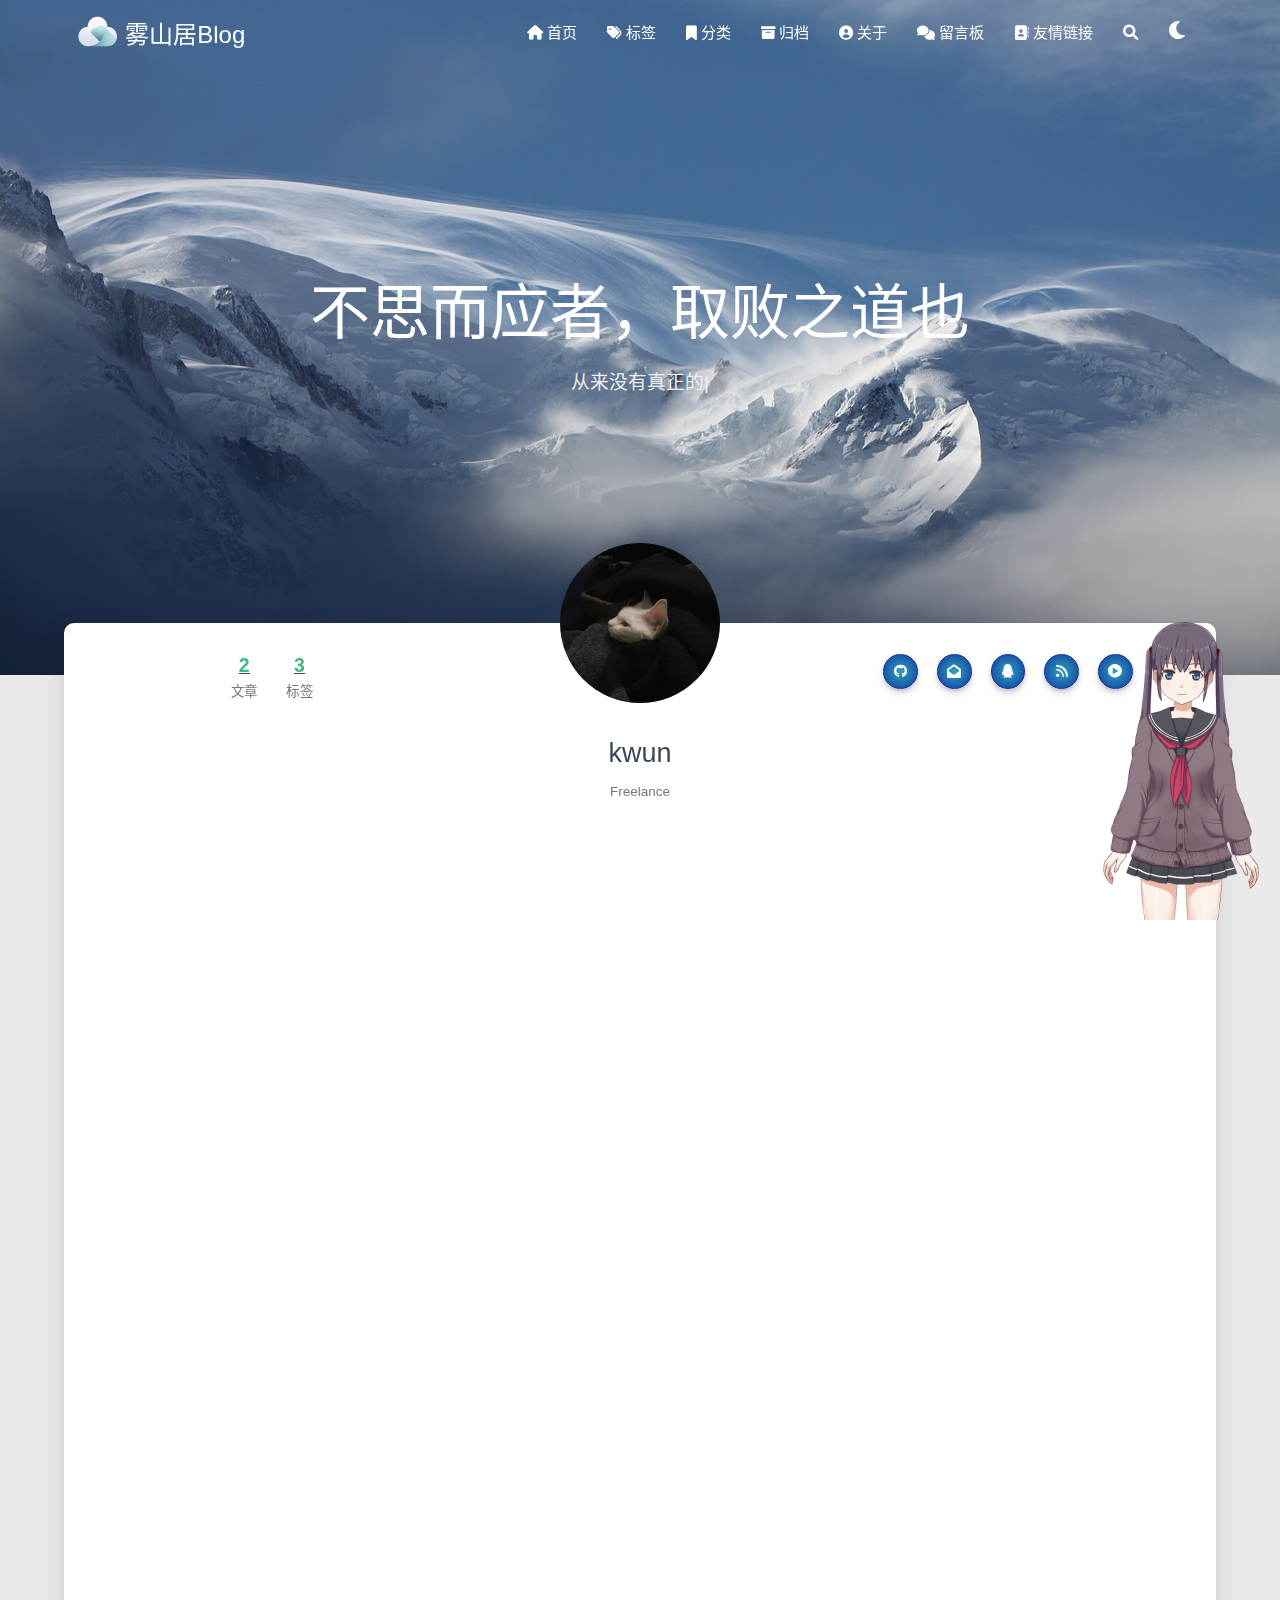
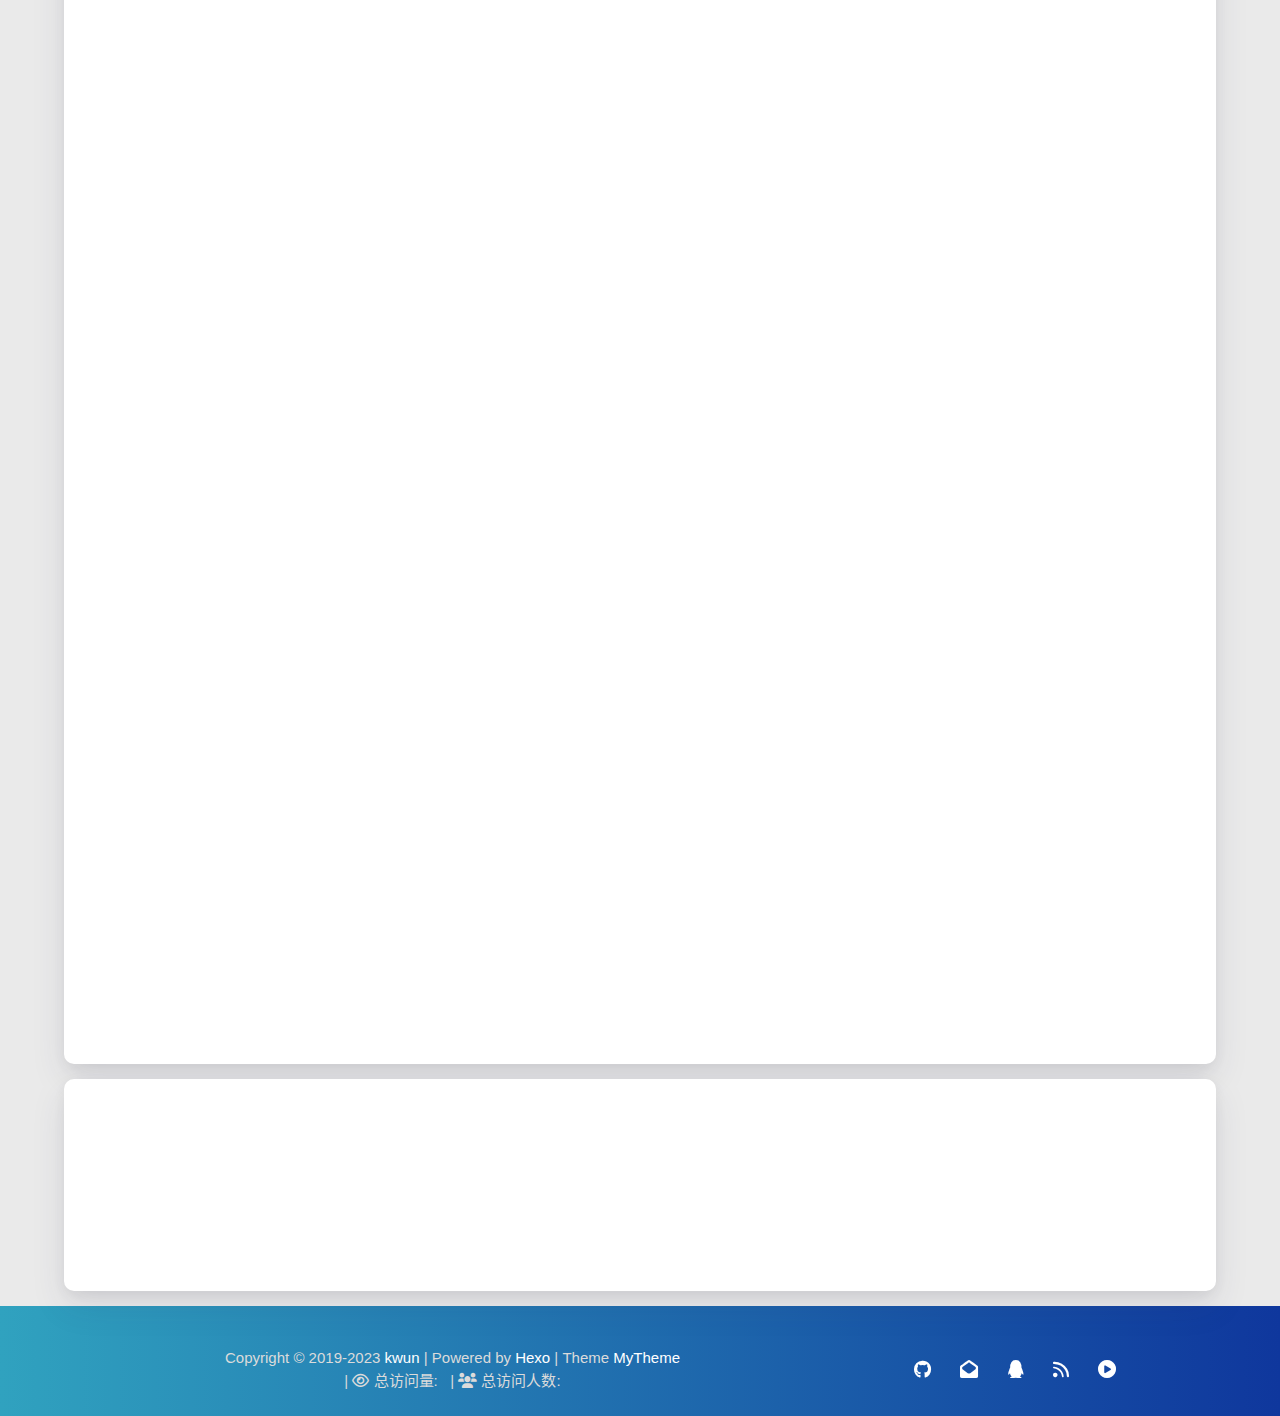
==== commit 5a77474f: "Site updated: 2023-03-15 18:17:03" ====
--- a/about/index.html
+++ b/about/index.html
@@ -17,7 +17,7 @@
     <!-- Global site tag (gtag.js) - Google Analytics -->
 
 
-    <title>关于 | 雾山居</title>
+    <title>关于 | 雾山居Blog</title>
     <link rel="icon" type="image/png" href="/favicon.png">
     
 
@@ -52,9 +52,9 @@
 
     <script src="/libs/jquery/jquery-3.6.0.min.js"></script>
 
-<meta name="generator" content="Hexo 6.3.0">
+<meta name="generator" content="Hexo 6.3.0"><link rel="alternate" href="/atom.xml" title="雾山居Blog" type="application/atom+xml">
+
 <style>.github-emoji { position: relative; display: inline-block; width: 1.2em; min-height: 1.2em; overflow: hidden; vertical-align: top; color: transparent; }  .github-emoji > span { position: relative; z-index: 10; }  .github-emoji img, .github-emoji .fancybox { margin: 0 !important; padding: 0 !important; border: none !important; outline: none !important; text-decoration: none !important; user-select: none !important; cursor: auto !important; }  .github-emoji img { height: 1.2em !important; width: 1.2em !important; position: absolute !important; left: 50% !important; top: 50% !important; transform: translate(-50%, -50%) !important; user-select: none !important; cursor: auto !important; } .github-emoji-fallback { color: inherit; } .github-emoji-fallback img { opacity: 0 !important; }</style>
-<link rel="alternate" href="/atom.xml" title="雾山居" type="application/atom+xml">
 </head>
 
 
@@ -67,7 +67,7 @@
                     
                     <img src="/medias/logo.png" class="logo-img" alt="LOGO">
                     
-                    <span class="logo-span">雾山居</span>
+                    <span class="logo-span">雾山居Blog</span>
                 </a>
             </div>
             
@@ -149,58 +149,6 @@
       
       <span>友情链接</span>
     </a>
-    
-  </li>
-  
-  <li class="hide-on-med-and-down nav-item">
-    
-    <a href="" class="waves-effect waves-light">
-
-      
-      <i class="fas fa-list" style="zoom: 0.6;"></i>
-      
-      <span>Medias</span>
-      <i class="fas fa-chevron-down" aria-hidden="true" style="zoom: 0.6;"></i>
-    </a>
-    <ul class="sub-nav menus_item_child ">
-      
-      <li>
-        <a href="/musics">
-          
-          <i class="fas fa-music" style="margin-top: -20px; zoom: 0.6;"></i>
-          
-          <span>Musics</span>
-        </a>
-      </li>
-      
-      <li>
-        <a href="/movies">
-          
-          <i class="fas fa-film" style="margin-top: -20px; zoom: 0.6;"></i>
-          
-          <span>Movies</span>
-        </a>
-      </li>
-      
-      <li>
-        <a href="/books">
-          
-          <i class="fas fa-book" style="margin-top: -20px; zoom: 0.6;"></i>
-          
-          <span>Books</span>
-        </a>
-      </li>
-      
-      <li>
-        <a href="/galleries">
-          
-          <i class="fas fa-image" style="margin-top: -20px; zoom: 0.6;"></i>
-          
-          <span>Galleries</span>
-        </a>
-      </li>
-      
-    </ul>
     
   </li>
   
@@ -223,7 +171,7 @@
         
         <img src="/medias/logo.png" class="logo-img circle responsive-img">
         
-        <div class="logo-name">雾山居</div>
+        <div class="logo-name">雾山居Blog</div>
         <div class="logo-desc">
             
             本网站是个人兴趣爱好，总结分享经验，记录生活点滴的平台，希望以后的学习旅途中，走出自己的风景。
@@ -307,61 +255,6 @@
 			
 			友情链接
 		</a>
-          
-        </li>
-        
-        <li class="m-nav-item">
-	  
-		<a href="javascript:;">
-			
-				<i class="fa-fw fas fa-list"></i>
-			
-			Medias
-			<span class="m-icon"><i class="fas fa-chevron-right"></i></span>
-		</a>
-            <ul  style="background:  ;" >
-              
-                <li>
-
-                  <a href="/musics " style="margin-left:75px">
-				  
-				   <i class="fa fas fa-music" style="position: absolute;left:50px" ></i>
-			      
-		          <span>Musics</span>
-                  </a>
-                </li>
-              
-                <li>
-
-                  <a href="/movies " style="margin-left:75px">
-				  
-				   <i class="fa fas fa-film" style="position: absolute;left:50px" ></i>
-			      
-		          <span>Movies</span>
-                  </a>
-                </li>
-              
-                <li>
-
-                  <a href="/books " style="margin-left:75px">
-				  
-				   <i class="fa fas fa-book" style="position: absolute;left:50px" ></i>
-			      
-		          <span>Books</span>
-                  </a>
-                </li>
-              
-                <li>
-
-                  <a href="/galleries " style="margin-left:75px">
-				  
-				   <i class="fa fas fa-image" style="position: absolute;left:50px" ></i>
-			      
-		          <span>Galleries</span>
-                  </a>
-                </li>
-              
-            </ul>
           
         </li>
         
@@ -454,7 +347,7 @@
         <div class="brand">
             <div class="title center-align">
                 
-                世界很暗，但是你来了
+                不思而应者，取败之道也
                 
             </div>
 
@@ -504,13 +397,18 @@
                     <div class="post-statis col l4 hide-on-med-and-down" data-aos="zoom-in-right">
                         
 <div class="statis">
-    <span class="count"><a href="/">1</a></span>
+    <span class="count"><a href="/">2</a></span>
     <span class="name">文章</span>
 </div>
 
 
 
 
+
+<div class="statis">
+    <span class="count"><a href="/tags">3</a></span>
+    <span class="name">标签</span>
+</div>
 
 
                     </div>
@@ -524,13 +422,18 @@
                                 <div class="post-statis hide-on-large-only" data-aos="zoom-in-right">
                                     
 <div class="statis">
-    <span class="count"><a href="/">1</a></span>
+    <span class="count"><a href="/">2</a></span>
     <span class="name">文章</span>
 </div>
 
 
 
 
+
+<div class="statis">
+    <span class="count"><a href="/tags">3</a></span>
+    <span class="name">标签</span>
+</div>
 
 
                                 </div>
@@ -566,6 +469,12 @@
 
     <a href="/atom.xml" class="tooltipped" target="_blank" data-tooltip="RSS 订阅" data-position="top" data-delay="50">
         <i class="fas fa-rss"></i>
+    </a>
+
+
+
+    <a href="https://space.bilibili.com/16561510" class="tooltipped" target="_blank" data-tooltip="在B站上关注我" https://space.bilibili.com/16561510" data-position="top" data-delay="50">
+        <i class="fas fa-play-circle"></i>
     </a>
 
 
@@ -604,6 +513,12 @@
 
     <a href="/atom.xml" class="tooltipped" target="_blank" data-tooltip="RSS 订阅" data-position="top" data-delay="50">
         <i class="fas fa-rss"></i>
+    </a>
+
+
+
+    <a href="https://space.bilibili.com/16561510" class="tooltipped" target="_blank" data-tooltip="在B站上关注我" https://space.bilibili.com/16561510" data-position="top" data-delay="50">
+        <i class="fas fa-play-circle"></i>
     </a>
 
 
@@ -672,7 +587,7 @@
                 name: '文章篇数',
                 type: 'line',
                 color: ['#6772e5'],
-                data: [0,0,0,0,0,0,0,0,0,0,0,0,1],
+                data: [0,0,0,0,0,0,0,0,0,0,0,0,2],
                 markPoint: {
                     symbolSize: 45,
                     color: ['#fa755a','#3ecf8e','#82d3f4'],
@@ -738,7 +653,7 @@
         xAxis: [
             {
                 type: 'category',
-                data: []
+                data: ["Linux","CentOS","Hexo"]
             }
         ],
         yAxis: [
@@ -751,7 +666,7 @@
                 type: 'bar',
                 color: ['#82d3f4'],
                 barWidth : 18,
-                data: [],
+                data: [1,1,1],
                 markPoint: {
                     symbolSize: 45,
                     data: [{
@@ -920,6 +835,24 @@
         <div class="sub-title center-align"><i class="fa fa-book"></i>&nbsp;&nbsp;其他技能</div>
         <div class="tag-chips center-align">
             
+            
+            <a href="/tags/Linux/">
+                <span class="chip center-align waves-effect waves-light chip-default">Linux</span>
+            </a>
+            
+            
+            
+            <a href="/tags/CentOS/">
+                <span class="chip center-align waves-effect waves-light chip-default">CentOS</span>
+            </a>
+            
+            
+            
+            <a href="/tags/Hexo/">
+                <span class="chip center-align waves-effect waves-light chip-default">Hexo</span>
+            </a>
+            
+            
         </div>
     </div>
     
@@ -1116,6 +1049,12 @@
 
     <a href="/atom.xml" class="tooltipped" target="_blank" data-tooltip="RSS 订阅" data-position="top" data-delay="50">
         <i class="fas fa-rss"></i>
+    </a>
+
+
+
+    <a href="https://space.bilibili.com/16561510" class="tooltipped" target="_blank" data-tooltip="在B站上关注我" https://space.bilibili.com/16561510" data-position="top" data-delay="50">
+        <i class="fas fa-play-circle"></i>
     </a>
 
 </div>
--- a/css/my.css
+++ b/css/my.css
@@ -1 +1,14 @@
-/* Here is your custom css styles. */
+/* 修改首页轮播的标题大小 */
+@media only screen and (max-width: 601px) {
+    .bg-cover .title {
+        font-size: 2.5rem;
+    }
+}
+
+/* 修改博客标题的字体大小 */
+@media only screen and (max-width: 601px) {
+    header .brand-logo .logo-span {
+        font-size: 1.5rem;
+    }
+}
+
